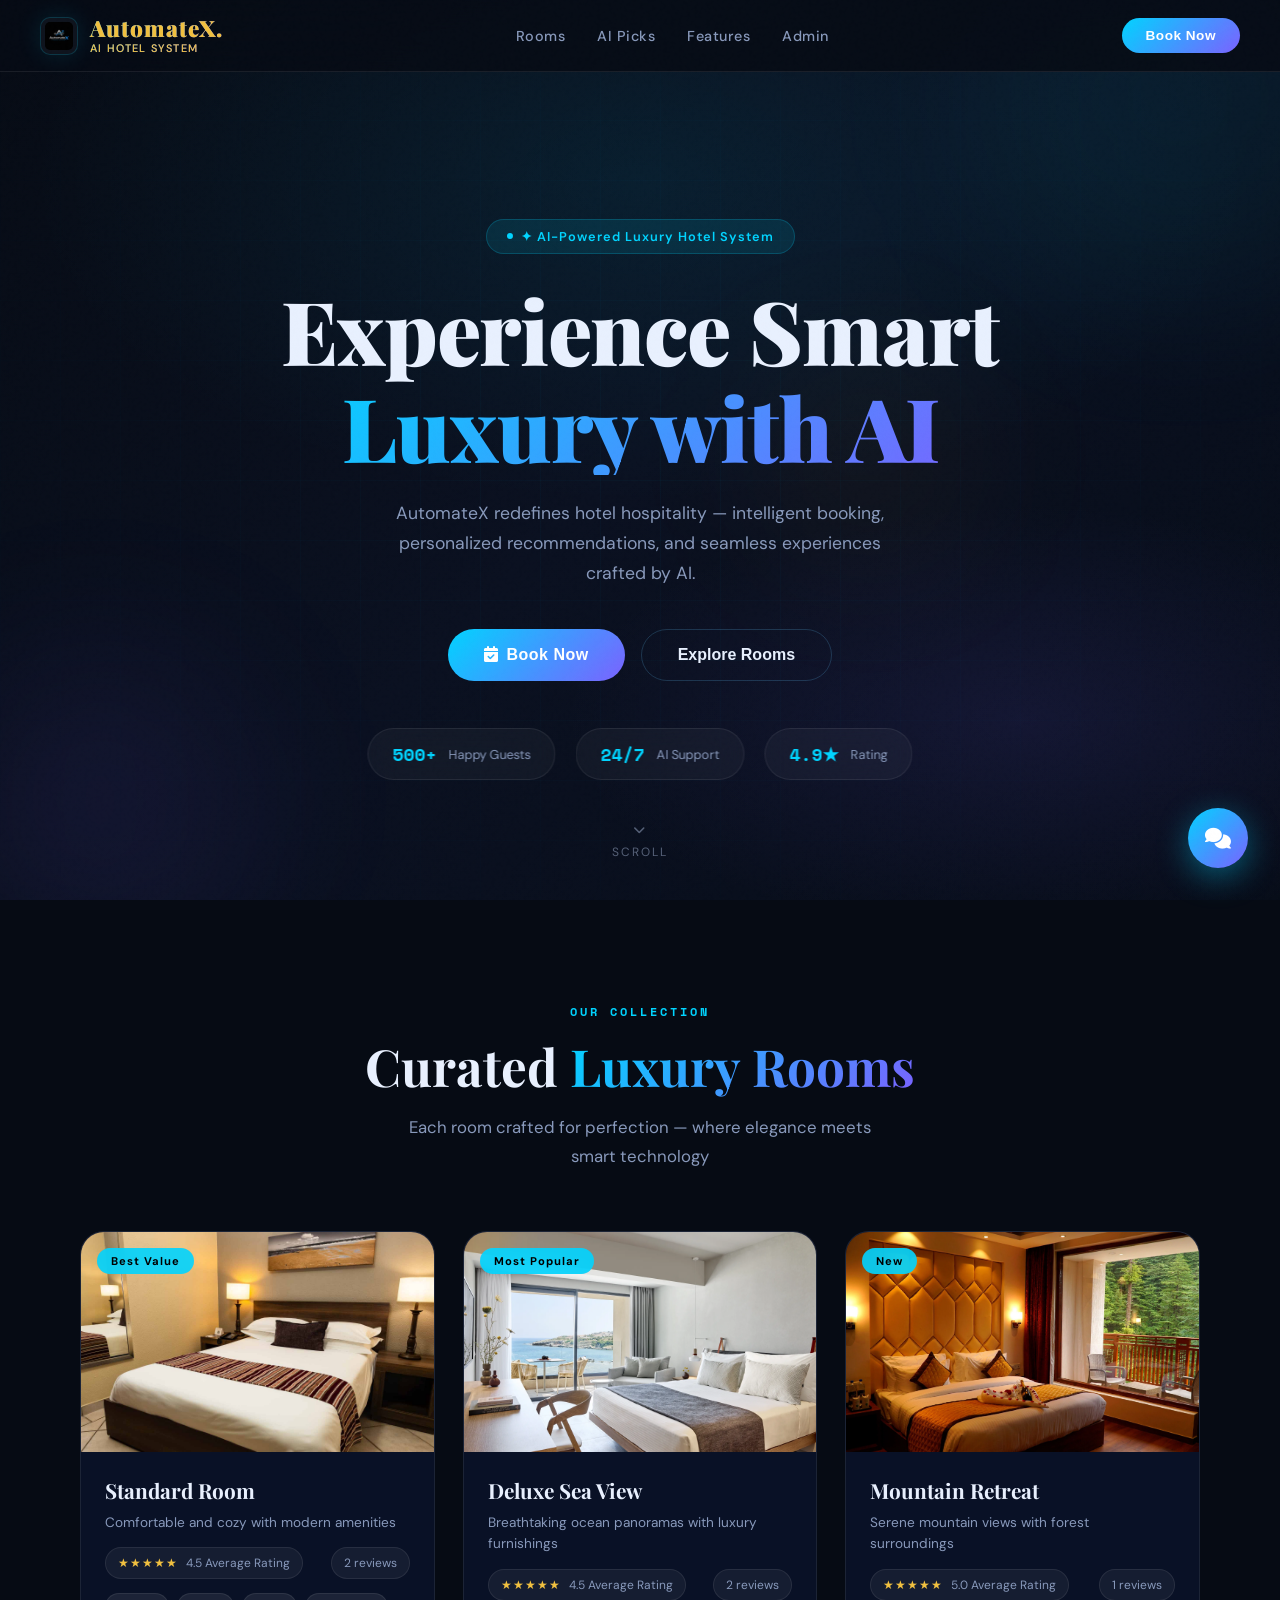
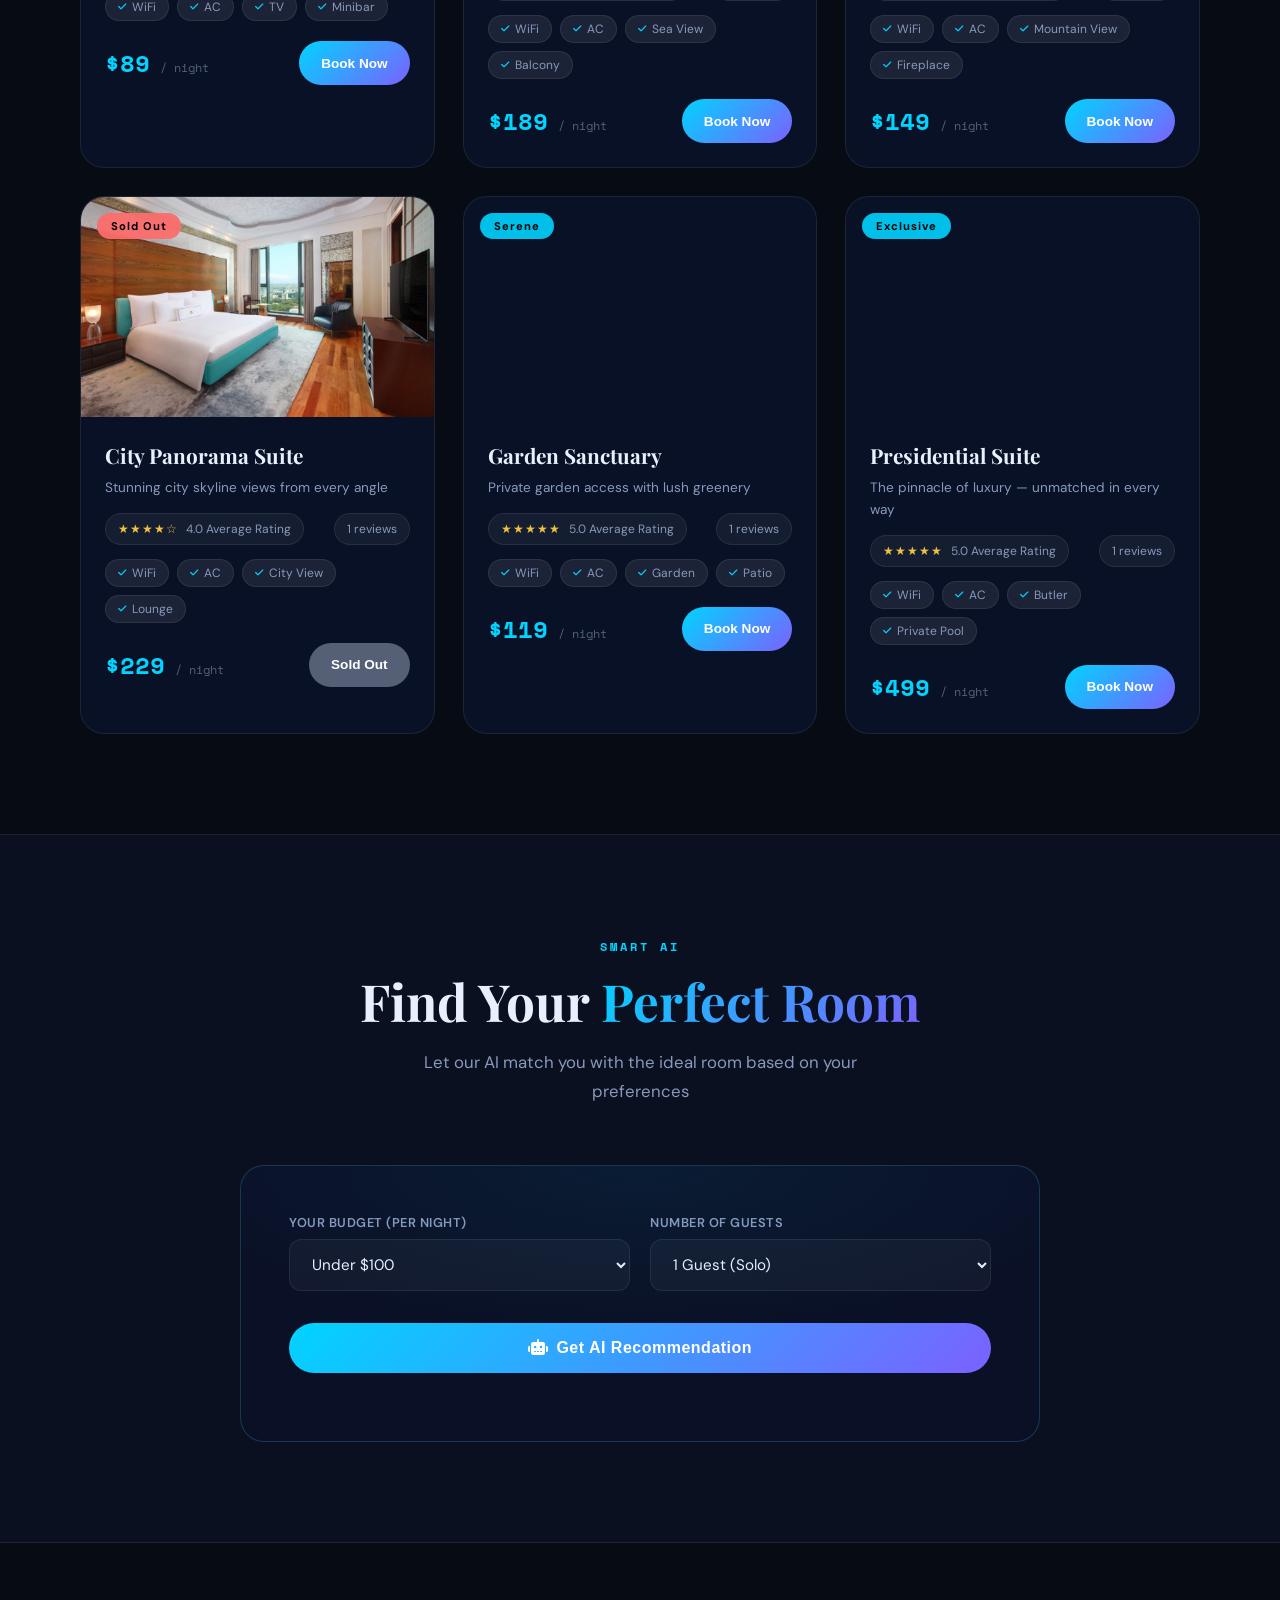
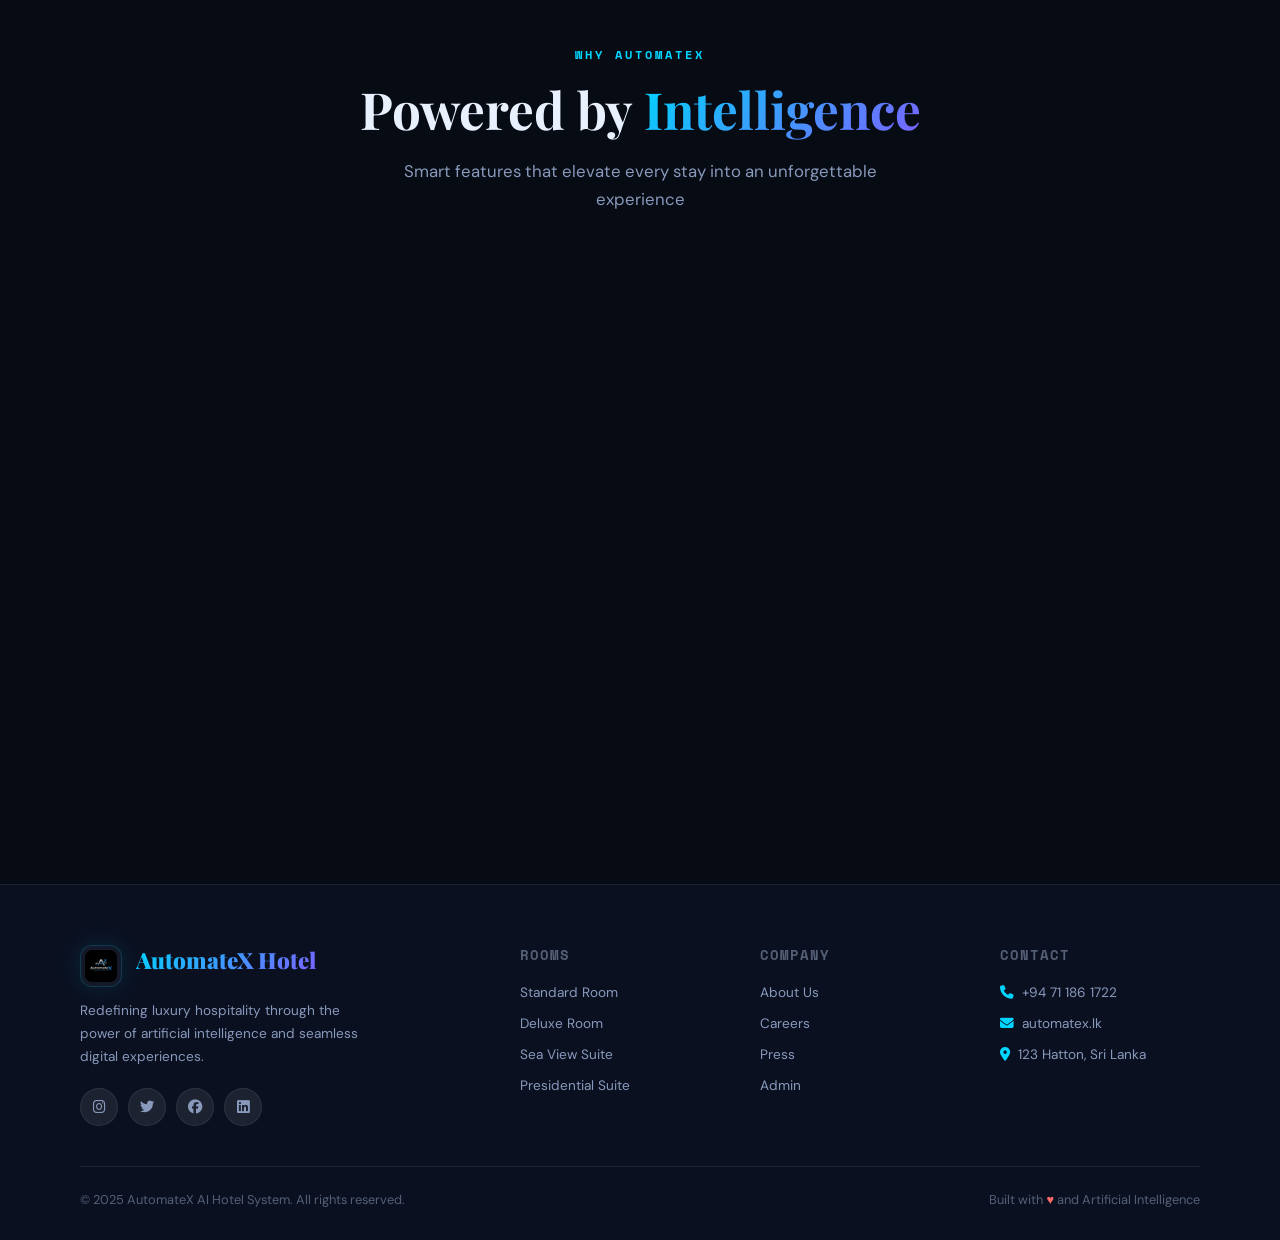
==== index.html @ d47dedb8 "Initial commit" ====
<!DOCTYPE html>
<html lang="en">
<head>
<meta charset="UTF-8">
<meta name="viewport" content="width=device-width, initial-scale=1.0">
<title>AutomateX AI Hotel System</title>
<link href="https://fonts.googleapis.com/css2?family=Playfair+Display:wght@400;700;900&family=DM+Sans:wght@300;400;500;600&family=Space+Mono:wght@400;700&display=swap" rel="stylesheet">
<link rel="stylesheet" href="https://cdnjs.cloudflare.com/ajax/libs/font-awesome/6.5.0/css/all.min.css">
<style>
:root {
  --bg: #060b14;
  --bg2: #0a1020;
  --bg3: #0d1530;
  --glass: rgba(255,255,255,0.04);
  --glass2: rgba(255,255,255,0.08);
  --border: rgba(255,255,255,0.08);
  --border2: rgba(100,200,255,0.2);
  --neon: #00d4ff;
  --neon2: #7b61ff;
  --neon3: #ff6b6b;
  --gold: #f0c040;
  --text: #e8f0fe;
  --text2: #8899bb;
  --text3: #556077;
  --card: rgba(10,18,40,0.9);
  --radius: 16px;
  --radius2: 24px;
  --shadow: 0 8px 32px rgba(0,0,0,0.5);
  --glow: 0 0 30px rgba(0,212,255,0.15);
  --glow2: 0 0 60px rgba(0,212,255,0.08);
}
*{margin:0;padding:0;box-sizing:border-box;}
html{scroll-behavior:smooth;}
body{font-family:'DM Sans',sans-serif;background:var(--bg);color:var(--text);overflow-x:hidden;cursor:default;}

/* ─── SCROLLBAR ─── */
::-webkit-scrollbar{width:6px;}
::-webkit-scrollbar-track{background:var(--bg);}
::-webkit-scrollbar-thumb{background:var(--neon2);border-radius:3px;}

/* ─── NOISE OVERLAY ─── */
body::before{content:'';position:fixed;inset:0;background-image:url("data:image/svg+xml,%3Csvg viewBox='0 0 256 256' xmlns='http://www.w3.org/2000/svg'%3E%3Cfilter id='n'%3E%3CfeTurbulence type='fractalNoise' baseFrequency='0.9' numOctaves='4' stitchTiles='stitch'/%3E%3C/filter%3E%3Crect width='100%25' height='100%25' filter='url(%23n)' opacity='0.04'/%3E%3C/svg%3E");pointer-events:none;z-index:9999;opacity:.4;}

/* ─── PAGE SYSTEM ─── */
.page{display:none;min-height:100vh;}
.page.active{display:block;}

/* ─── NAV ─── */
nav{position:fixed;top:0;left:0;right:0;z-index:1000;padding:0 40px;height:72px;display:flex;align-items:center;justify-content:space-between;background:rgba(6,11,20,0.85);backdrop-filter:blur(20px);border-bottom:1px solid var(--border);}
.nav-logo{font-family:'Playfair Display',serif;font-size:1.4rem;font-weight:900;background:linear-gradient(135deg,var(--neon),var(--neon2));-webkit-background-clip:text;-webkit-text-fill-color:transparent;letter-spacing:1px;cursor:pointer;display:inline-flex;align-items:center;gap:12px;}
.nav-logo span{color:var(--gold);-webkit-text-fill-color:var(--gold);}
.brand-logo-img{width:42px;height:42px;object-fit:contain;border-radius:12px;padding:4px;background:rgba(255,255,255,0.04);border:1px solid rgba(0,212,255,0.18);box-shadow:0 0 24px rgba(0,212,255,0.12);}
.brand-logo-img.large{width:64px;height:64px;border-radius:18px;}
.brand-logo-img.small{width:38px;height:38px;border-radius:10px;}
.brand-logo-text{display:flex;flex-direction:column;line-height:1;}
.brand-logo-sub{font-family:'DM Sans',sans-serif;font-size:.68rem;font-weight:500;letter-spacing:1.2px;text-transform:uppercase;color:var(--text3);margin-top:4px;-webkit-text-fill-color:var(--text3);}
.nav-links{display:flex;gap:32px;align-items:center;}
.nav-links a{color:var(--text2);text-decoration:none;font-size:.9rem;font-weight:500;transition:.3s;letter-spacing:.5px;cursor:pointer;}
.nav-links a:hover{color:var(--neon);}
.nav-cta{background:linear-gradient(135deg,var(--neon),var(--neon2));color:#fff;border:none;padding:10px 24px;border-radius:50px;font-size:.85rem;font-weight:600;cursor:pointer;transition:.3s;letter-spacing:.5px;}
.nav-cta:hover{transform:translateY(-2px);box-shadow:0 8px 24px rgba(0,212,255,0.4);}
.hamburger{display:none;flex-direction:column;gap:5px;cursor:pointer;padding:8px;}
.hamburger span{display:block;width:24px;height:2px;background:var(--text);transition:.3s;}
.mobile-menu{display:none;position:fixed;top:72px;left:0;right:0;background:rgba(6,11,20,0.98);backdrop-filter:blur(20px);padding:24px;border-bottom:1px solid var(--border);z-index:999;flex-direction:column;gap:16px;}
.mobile-menu.open{display:flex;}
.mobile-menu a{color:var(--text2);text-decoration:none;font-size:1rem;padding:12px 0;border-bottom:1px solid var(--border);cursor:pointer;}

/* ─── HERO ─── */
.hero{position:relative;height:100vh;display:flex;align-items:center;justify-content:center;overflow:hidden;}
.hero-bg{position:absolute;inset:0;background:
  radial-gradient(ellipse 80% 60% at 50% 20%,rgba(0,212,255,0.08) 0%,transparent 60%),
  radial-gradient(ellipse 60% 40% at 80% 80%,rgba(123,97,255,0.1) 0%,transparent 60%),
  linear-gradient(135deg,#060b14 0%,#0a1020 50%,#060c18 100%);
}
.hero-grid{position:absolute;inset:0;background-image:linear-gradient(rgba(0,212,255,0.03) 1px,transparent 1px),linear-gradient(90deg,rgba(0,212,255,0.03) 1px,transparent 1px);background-size:60px 60px;mask-image:radial-gradient(ellipse 70% 70% at 50% 50%,black,transparent);}
.orb{position:absolute;border-radius:50%;filter:blur(80px);animation:orbFloat 8s ease-in-out infinite;}
.orb1{width:400px;height:400px;background:rgba(0,212,255,0.06);top:-100px;right:-100px;animation-delay:0s;}
.orb2{width:300px;height:300px;background:rgba(123,97,255,0.08);bottom:-50px;left:-50px;animation-delay:-3s;}
.orb3{width:200px;height:200px;background:rgba(240,192,64,0.05);top:40%;left:60%;animation-delay:-5s;}
@keyframes orbFloat{0%,100%{transform:translateY(0) scale(1);}50%{transform:translateY(-30px) scale(1.05);}}
.hero-content{position:relative;z-index:2;text-align:center;max-width:800px;padding:0 24px;animation:heroIn 1.2s ease forwards;}
@keyframes heroIn{from{opacity:0;transform:translateY(40px);}to{opacity:1;transform:translateY(0);}}
.hero-badge{display:inline-flex;align-items:center;gap:8px;background:rgba(0,212,255,0.1);border:1px solid rgba(0,212,255,0.2);border-radius:50px;padding:8px 20px;font-size:.8rem;color:var(--neon);font-weight:600;letter-spacing:1px;margin-bottom:28px;}
.hero-badge::before{content:'';width:6px;height:6px;background:var(--neon);border-radius:50%;animation:pulse 2s infinite;}
@keyframes pulse{0%,100%{opacity:1;}50%{opacity:.3;}}
.hero h1{font-family:'Playfair Display',serif;font-size:clamp(2.5rem,7vw,5.5rem);font-weight:900;line-height:1.1;margin-bottom:24px;letter-spacing:-1px;}
.hero h1 .line1{display:block;color:var(--text);}
.hero h1 .line2{display:block;background:linear-gradient(135deg,var(--neon),var(--neon2));-webkit-background-clip:text;-webkit-text-fill-color:transparent;}
.hero p{font-size:1.1rem;color:var(--text2);max-width:520px;margin:0 auto 40px;line-height:1.7;}
.hero-btns{display:flex;gap:16px;justify-content:center;flex-wrap:wrap;}
.btn-primary{background:linear-gradient(135deg,var(--neon),var(--neon2));color:#fff;border:none;padding:16px 36px;border-radius:50px;font-size:1rem;font-weight:600;cursor:pointer;transition:.3s;letter-spacing:.5px;}
.btn-primary:hover{transform:translateY(-3px);box-shadow:0 12px 40px rgba(0,212,255,0.4);}
.btn-primary:active{transform:translateY(-1px) scale(.985);}
.btn-outline{background:transparent;color:var(--text);border:1px solid var(--border2);padding:16px 36px;border-radius:50px;font-size:1rem;font-weight:600;cursor:pointer;transition:.3s;}
.btn-outline:hover{border-color:var(--neon);color:var(--neon);transform:translateY(-3px);}
.btn-outline:active{transform:translateY(-1px) scale(.985);}
.hero-scroll{position:absolute;bottom:40px;left:50%;transform:translateX(-50%);display:flex;flex-direction:column;align-items:center;gap:8px;color:var(--text3);font-size:.75rem;letter-spacing:2px;animation:scrollBob 2s ease-in-out infinite;}
@keyframes scrollBob{0%,100%{transform:translateX(-50%) translateY(0);}50%{transform:translateX(-50%) translateY(8px);}}

/* ─── FLOATING STATS ─── */
.hero-stats{position:absolute;bottom:120px;left:50%;transform:translateX(-50%);display:flex;gap:20px;z-index:2;flex-wrap:wrap;justify-content:center;}
.stat-chip{background:var(--glass);backdrop-filter:blur(20px);border:1px solid var(--border);border-radius:50px;padding:12px 24px;display:flex;align-items:center;gap:12px;animation:chipIn 1s ease backwards;}
.stat-chip:nth-child(1){animation-delay:.3s;}
.stat-chip:nth-child(2){animation-delay:.5s;}
.stat-chip:nth-child(3){animation-delay:.7s;}
@keyframes chipIn{from{opacity:0;transform:translateY(20px);}to{opacity:1;transform:translateY(0);}}
.stat-num{font-family:'Space Mono',monospace;font-size:1.1rem;font-weight:700;color:var(--neon);}
.stat-label{font-size:.8rem;color:var(--text2);}

/* ─── SECTION STYLES ─── */
section{padding:100px 0;}
.container{max-width:1200px;margin:0 auto;padding:0 40px;}
.section-header{text-align:center;margin-bottom:60px;}
.section-tag{display:inline-block;font-size:.75rem;font-weight:600;color:var(--neon);letter-spacing:3px;text-transform:uppercase;margin-bottom:16px;font-family:'Space Mono',monospace;}
.section-title{font-family:'Playfair Display',serif;font-size:clamp(2rem,5vw,3.2rem);font-weight:700;line-height:1.2;margin-bottom:16px;}
.section-sub{color:var(--text2);font-size:1.05rem;max-width:500px;margin:0 auto;line-height:1.7;}
.gradient-text{background:linear-gradient(135deg,var(--neon),var(--neon2));-webkit-background-clip:text;-webkit-text-fill-color:transparent;}

/* ─── ROOMS ─── */
.rooms-grid{display:grid;grid-template-columns:repeat(auto-fill,minmax(300px,1fr));gap:28px;}
.room-card{background:var(--card);border:1px solid var(--border);border-radius:var(--radius2);overflow:hidden;transition:.4s cubic-bezier(.23,1,.32,1);cursor:pointer;position:relative;}
.room-card:hover{transform:translateY(-8px);border-color:var(--neon);box-shadow:0 20px 60px rgba(0,212,255,0.15),0 0 0 1px rgba(0,212,255,0.1);}
.room-card:hover .room-img{transform:scale(1.06);}
.room-card:active{transform:translateY(-4px) scale(.995);}
.room-card.expanded{border-color:rgba(0,212,255,0.35);box-shadow:0 20px 60px rgba(0,212,255,0.12),0 0 0 1px rgba(0,212,255,0.08);}
.room-card:focus-visible{outline:2px solid rgba(0,212,255,0.45);outline-offset:2px;}
.room-img-wrap{height:220px;overflow:hidden;position:relative;}
.room-img{width:100%;height:100%;object-fit:cover;transition:.6s cubic-bezier(.23,1,.32,1);}
.room-img-placeholder{width:100%;height:100%;display:flex;align-items:center;justify-content:center;font-size:4rem;transition:.6s;}
.room-photo{width:100%;height:100%;object-fit:cover;display:block;transition:.6s cubic-bezier(.23,1,.32,1);transform:scale(1);}
.room-photo-fallback{width:100%;height:100%;display:flex;align-items:center;justify-content:center;font-size:4rem;background:linear-gradient(135deg,rgba(0,20,40,.8),rgba(10,16,48,.9));}
.room-badge{position:absolute;top:16px;left:16px;background:rgba(0,212,255,0.9);color:#000;font-size:.7rem;font-weight:700;padding:6px 14px;border-radius:50px;letter-spacing:1px;backdrop-filter:blur(10px);}
.room-badge.sold{background:rgba(255,107,107,0.9);}
.room-body{padding:24px;}
.room-name{font-family:'Playfair Display',serif;font-size:1.3rem;font-weight:700;margin-bottom:8px;}
.room-desc{font-size:.85rem;color:var(--text2);margin-bottom:16px;line-height:1.6;}
.room-features{display:flex;flex-wrap:wrap;gap:8px;margin-bottom:20px;}
.feature-tag{background:var(--glass2);border:1px solid var(--border);border-radius:50px;padding:5px 12px;font-size:.75rem;color:var(--text2);display:flex;align-items:center;gap:6px;}
.rating-row{display:flex;align-items:center;justify-content:space-between;gap:12px;margin:-2px 0 14px;}
.rating-pill{display:inline-flex;align-items:center;gap:8px;padding:7px 12px;border-radius:999px;background:rgba(255,255,255,0.05);border:1px solid rgba(255,255,255,0.08);font-size:.75rem;color:var(--text2);}
.rating-stars{color:var(--gold);letter-spacing:1px;}
.reviews-wrap{display:none;margin-top:18px;padding-top:18px;border-top:1px solid rgba(255,255,255,0.06);}
.room-card.expanded .reviews-wrap{display:block;animation:stepIn .24s ease;}
.reviews-head{display:flex;align-items:center;justify-content:space-between;gap:10px;margin-bottom:12px;}
.reviews-head h4{font-size:.82rem;letter-spacing:1px;text-transform:uppercase;color:var(--text3);font-family:'Space Mono',monospace;}
.review-list{display:flex;flex-direction:column;gap:10px;margin-bottom:12px;}
.review-item{padding:12px 14px;border-radius:14px;background:rgba(255,255,255,0.03);border:1px solid rgba(255,255,255,0.06);}
.review-item strong{display:block;font-size:.8rem;margin-bottom:4px;color:var(--text);}
.review-item p{font-size:.8rem;color:var(--text2);line-height:1.55;}
.review-form{display:grid;grid-template-columns:110px 1fr auto;gap:10px;align-items:start;}
.review-form select,.review-form input{background:rgba(255,255,255,0.04);border:1px solid var(--border);border-radius:12px;padding:11px 12px;color:var(--text);font-family:'DM Sans',sans-serif;font-size:.82rem;outline:none;}
.review-form button{background:linear-gradient(135deg,var(--neon),var(--neon2));color:#fff;border:none;padding:11px 14px;border-radius:12px;font-size:.78rem;font-weight:700;cursor:pointer;}
.review-empty{font-size:.8rem;color:var(--text3);}
.panel-actions{display:flex;align-items:center;gap:12px;flex-wrap:wrap;}
.toolbar-btn{background:var(--glass2);border:1px solid var(--border);color:var(--text2);padding:10px 16px;border-radius:999px;font-size:.8rem;font-weight:600;cursor:pointer;transition:.3s;display:inline-flex;align-items:center;gap:8px;}
.toolbar-btn:hover{border-color:var(--neon);color:var(--neon);transform:translateY(-1px);}
.toolbar-btn.active{background:rgba(0,212,255,0.12);border-color:rgba(0,212,255,0.22);color:var(--neon);}
.toolbar-select{background:var(--glass2);border:1px solid var(--border);color:var(--text);padding:10px 14px;border-radius:999px;font-size:.8rem;outline:none;}
.notification-stack{position:fixed;right:24px;bottom:24px;z-index:3200;display:flex;flex-direction:column;gap:12px;max-width:340px;}
.live-notification{background:rgba(10,18,40,0.96);border:1px solid rgba(0,212,255,0.18);border-radius:18px;padding:16px 18px;box-shadow:0 24px 60px rgba(0,0,0,0.35);animation:notificationIn .35s ease;}
.live-notification h4{font-size:.9rem;margin-bottom:6px;}
.live-notification p{font-size:.8rem;color:var(--text2);line-height:1.55;}
@keyframes notificationIn{from{opacity:0;transform:translateY(18px) scale(.96);}to{opacity:1;transform:translateY(0) scale(1);}}
.insight-bullet-list{display:flex;flex-direction:column;gap:12px;}
.assistant-card{background:linear-gradient(180deg,rgba(0,212,255,0.08),rgba(123,97,255,0.05));border:1px solid rgba(0,212,255,0.18);border-radius:var(--radius2);padding:24px;margin-top:24px;}
.assistant-card h3{font-size:1rem;margin-bottom:8px;}
.assistant-card p{font-size:.85rem;color:var(--text2);line-height:1.6;margin-bottom:18px;}
.assistant-insights{display:grid;grid-template-columns:repeat(auto-fit,minmax(220px,1fr));gap:14px;}
.assistant-insight{padding:16px;border-radius:18px;background:rgba(255,255,255,0.04);border:1px solid rgba(255,255,255,0.06);}
.assistant-insight strong{display:block;font-size:.82rem;color:var(--neon);margin-bottom:8px;}
.assistant-insight span{font-size:.82rem;color:var(--text2);line-height:1.55;}
.smart-insight-banner{margin-top:20px;padding:18px 20px;border-radius:18px;background:rgba(0,212,255,0.08);border:1px solid rgba(0,212,255,0.16);}
.smart-insight-banner h4{font-size:.82rem;letter-spacing:1px;text-transform:uppercase;color:var(--text3);margin-bottom:10px;font-family:'Space Mono',monospace;}
.smart-insight-banner p{font-size:.9rem;color:var(--text);line-height:1.6;}
.skeleton-card,.skeleton-line,.skeleton-pill{position:relative;overflow:hidden;background:rgba(255,255,255,0.04);}
.skeleton-card::after,.skeleton-line::after,.skeleton-pill::after{content:'';position:absolute;inset:0;transform:translateX(-100%);background:linear-gradient(90deg,transparent,rgba(255,255,255,0.12),transparent);animation:skeletonSweep 1.2s infinite;}
@keyframes skeletonSweep{100%{transform:translateX(100%);}}
.skeleton-room{border-radius:24px;padding:24px;border:1px solid var(--border);min-height:340px;}
.skeleton-thumb{height:200px;border-radius:18px;margin-bottom:18px;}
.skeleton-line{height:14px;border-radius:10px;margin-bottom:12px;}
.skeleton-line.short{width:45%;}
.skeleton-line.medium{width:70%;}
.skeleton-pill{height:34px;border-radius:999px;width:120px;}
.ripple{position:absolute;border-radius:50%;transform:scale(0);animation:rippleEffect .6s linear;background:rgba(255,255,255,0.35);pointer-events:none;}
@keyframes rippleEffect{to{transform:scale(4);opacity:0;}}
.room-footer{display:flex;align-items:center;justify-content:space-between;}
.room-price{font-family:'Space Mono',monospace;}
.price-amount{font-size:1.5rem;font-weight:700;color:var(--neon);}
.price-per{font-size:.75rem;color:var(--text3);}
.btn-book{background:linear-gradient(135deg,var(--neon),var(--neon2));color:#fff;border:none;padding:10px 22px;border-radius:50px;font-size:.85rem;font-weight:600;cursor:pointer;transition:.3s;min-height:44px;}
.btn-book:hover{box-shadow:0 6px 20px rgba(0,212,255,0.4);transform:scale(1.05);}
.btn-book:disabled{background:var(--text3);cursor:not-allowed;}

/* ─── AI RECOMMENDATION ─── */
.ai-section{background:var(--bg2);border-top:1px solid var(--border);border-bottom:1px solid var(--border);}
.ai-card{background:var(--card);border:1px solid var(--border2);border-radius:var(--radius2);padding:48px;max-width:800px;margin:0 auto;position:relative;overflow:hidden;}
.ai-card::before{content:'';position:absolute;inset:0;background:radial-gradient(ellipse 60% 60% at 50% 0%,rgba(0,212,255,0.06),transparent);pointer-events:none;}
.ai-form{display:grid;grid-template-columns:1fr 1fr;gap:20px;margin-bottom:32px;}
.form-group{display:flex;flex-direction:column;gap:8px;}
.form-group label{font-size:.8rem;font-weight:600;color:var(--text2);letter-spacing:.5px;text-transform:uppercase;}
.form-group input,.form-group select{background:rgba(255,255,255,0.04);border:1px solid var(--border);border-radius:12px;padding:14px 18px;color:var(--text);font-family:'DM Sans',sans-serif;font-size:.95rem;outline:none;transition:.3s;}
.form-group input:focus,.form-group select:focus{border-color:var(--neon);box-shadow:0 0 0 3px rgba(0,212,255,0.1);}
.form-group select option{background:var(--bg3);}
.ai-result{background:rgba(0,212,255,0.05);border:1px solid rgba(0,212,255,0.2);border-radius:var(--radius);padding:24px;display:none;animation:resultIn .4s ease;}
.ai-result.show{display:flex;align-items:flex-start;gap:16px;}
@keyframes resultIn{from{opacity:0;transform:translateY(10px);}to{opacity:1;transform:translateY(0);}}
.ai-icon{width:48px;height:48px;background:linear-gradient(135deg,var(--neon),var(--neon2));border-radius:12px;display:flex;align-items:center;justify-content:center;font-size:1.2rem;flex-shrink:0;}
.ai-result-text h4{font-family:'Playfair Display',serif;font-size:1.1rem;margin-bottom:6px;}
.ai-result-text p{color:var(--text2);font-size:.9rem;line-height:1.6;}
.ai-thinking{text-align:center;padding:24px;color:var(--neon);font-size:.85rem;display:none;}
.ai-thinking.show{display:block;animation:blink 1s infinite;}
@keyframes blink{0%,100%{opacity:1;}50%{opacity:.3;}}

/* ─── FEATURES ─── */
.features-grid{display:grid;grid-template-columns:repeat(auto-fill,minmax(240px,1fr));gap:24px;}
.feature-card{background:var(--glass);border:1px solid var(--border);border-radius:var(--radius2);padding:32px 28px;transition:.4s;position:relative;overflow:hidden;}
.feature-card::before{content:'';position:absolute;inset:0;background:radial-gradient(circle at 100% 0%,rgba(0,212,255,0.05),transparent 60%);opacity:0;transition:.4s;}
.feature-card:hover{border-color:rgba(0,212,255,0.3);transform:translateY(-4px);}
.feature-card:hover::before{opacity:1;}
.feat-icon{width:52px;height:52px;border-radius:14px;display:flex;align-items:center;justify-content:center;font-size:1.3rem;margin-bottom:20px;}
.feat-icon.blue{background:rgba(0,212,255,0.1);color:var(--neon);}
.feat-icon.purple{background:rgba(123,97,255,0.1);color:var(--neon2);}
.feat-icon.gold{background:rgba(240,192,64,0.1);color:var(--gold);}
.feat-icon.red{background:rgba(255,107,107,0.1);color:var(--neon3);}
.feature-card h3{font-size:1rem;font-weight:600;margin-bottom:8px;}
.feature-card p{font-size:.85rem;color:var(--text2);line-height:1.6;}

/* ─── BOOKING MODAL ─── */
.modal-overlay{position:fixed;inset:0;background:rgba(0,0,0,0.8);backdrop-filter:blur(8px);z-index:2000;display:none;align-items:center;justify-content:center;padding:20px;}
.modal-overlay.open{display:flex;animation:fadeIn .3s ease;}
@keyframes fadeIn{from{opacity:0;}to{opacity:1;}}
.modal{background:var(--bg3);border:1px solid var(--border2);border-radius:var(--radius2);width:100%;max-width:560px;max-height:90vh;overflow-y:auto;animation:slideUp .4s cubic-bezier(.23,1,.32,1);}
@keyframes slideUp{from{opacity:0;transform:translateY(30px);}to{opacity:1;transform:translateY(0);}}
.modal-header{padding:32px 32px 0;display:flex;align-items:center;justify-content:space-between;}
.modal-header h2{font-family:'Playfair Display',serif;font-size:1.5rem;}
.modal-close{width:36px;height:36px;background:var(--glass2);border:1px solid var(--border);border-radius:50%;display:flex;align-items:center;justify-content:center;cursor:pointer;color:var(--text2);transition:.3s;font-size:1rem;}
.modal-close:hover{color:var(--neon3);border-color:var(--neon3);}
.modal-body{padding:32px;}
.modal-steps{display:flex;gap:8px;margin-bottom:32px;}
.step-dot{flex:1;height:4px;background:var(--border);border-radius:2px;transition:.4s;}
.step-dot.active{background:var(--neon);}
.step-dot.done{background:var(--neon2);}
.booking-step{display:none;}
.booking-step.active{display:block;animation:stepIn .3s ease;}
@keyframes stepIn{from{opacity:0;transform:translateX(10px);}to{opacity:1;transform:translateX(0);}}
.booking-room-summary{background:var(--glass);border:1px solid var(--border);border-radius:var(--radius);padding:20px;margin-bottom:24px;display:flex;align-items:center;gap:16px;}
.booking-room-img{width:70px;height:70px;border-radius:12px;object-fit:cover;font-size:2rem;display:flex;align-items:center;justify-content:center;background:var(--bg);}
.booking-room-photo{width:100%;height:100%;object-fit:cover;border-radius:12px;display:block;}
.booking-room-info h4{font-weight:600;margin-bottom:4px;}
.booking-room-info p{font-size:.85rem;color:var(--neon);font-family:'Space Mono',monospace;}
.modal-form{display:flex;flex-direction:column;gap:16px;}
.form-row{display:grid;grid-template-columns:1fr 1fr;gap:16px;}
.modal-form .form-group input,.modal-form .form-group select{width:100%;}
.modal-footer{padding:0 32px 32px;display:flex;gap:12px;justify-content:flex-end;}
.btn-back{background:var(--glass2);border:1px solid var(--border);color:var(--text2);padding:12px 24px;border-radius:50px;cursor:pointer;font-size:.9rem;transition:.3s;}
.btn-back:hover{color:var(--text);border-color:var(--text2);}
.btn-next{background:linear-gradient(135deg,var(--neon),var(--neon2));color:#fff;border:none;padding:12px 28px;border-radius:50px;font-size:.9rem;font-weight:600;cursor:pointer;transition:.3s;}
.btn-next:hover{transform:translateY(-2px);box-shadow:0 8px 24px rgba(0,212,255,0.4);}
.confirm-summary{background:var(--glass);border:1px solid var(--border);border-radius:var(--radius);padding:24px;margin-bottom:20px;}
.confirm-row{display:flex;justify-content:space-between;padding:10px 0;border-bottom:1px solid var(--border);font-size:.9rem;}
.confirm-row:last-child{border-bottom:none;font-weight:600;color:var(--neon);}
.payment-icons{display:flex;gap:12px;margin-top:16px;}
.pay-icon{background:var(--glass2);border:1px solid var(--border);border-radius:8px;padding:8px 16px;font-size:.8rem;color:var(--text2);}
.success-screen{text-align:center;padding:20px 0;}
.success-icon{width:80px;height:80px;background:linear-gradient(135deg,#00ff88,#00d4ff);border-radius:50%;display:flex;align-items:center;justify-content:center;font-size:2rem;margin:0 auto 24px;animation:successPop .5s cubic-bezier(.23,1,.32,1);}
@keyframes successPop{from{transform:scale(0);}to{transform:scale(1);}}
.success-screen h3{font-family:'Playfair Display',serif;font-size:1.6rem;margin-bottom:12px;}
.success-screen p{color:var(--text2);line-height:1.6;margin-bottom:8px;}
.booking-id{font-family:'Space Mono',monospace;background:var(--glass);border:1px solid var(--border);border-radius:8px;padding:12px 20px;font-size:.9rem;color:var(--neon);display:inline-block;margin-top:16px;}
.success-actions{display:flex;flex-wrap:wrap;gap:12px;justify-content:center;margin:24px 0 28px;}
.invoice-card{background:#fff;color:#102038;border-radius:24px;padding:28px;border:1px solid rgba(255,255,255,0.1);box-shadow:0 24px 60px rgba(0,0,0,0.25);text-align:left;max-width:460px;margin:0 auto;}
.invoice-head{display:flex;align-items:flex-start;justify-content:space-between;gap:16px;margin-bottom:20px;padding-bottom:16px;border-bottom:1px solid rgba(16,32,56,0.1);}
.invoice-brand h4{font-family:'Playfair Display',serif;font-size:1.35rem;color:#08131f;margin-bottom:4px;}
.invoice-brand p,.invoice-meta,.invoice-row{font-size:.85rem;color:#4a5c74;}
.invoice-badge{display:inline-flex;align-items:center;gap:8px;background:rgba(0,212,255,0.12);color:#0582a4;border-radius:50px;padding:8px 14px;font-size:.72rem;font-weight:700;letter-spacing:.8px;text-transform:uppercase;}
.invoice-body{display:flex;flex-direction:column;gap:12px;}
.invoice-row{display:flex;align-items:center;justify-content:space-between;gap:20px;padding:10px 0;border-bottom:1px dashed rgba(16,32,56,0.1);}
.invoice-row:last-child{border-bottom:none;}
.invoice-row strong{color:#08131f;}
.invoice-total{margin-top:6px;padding:14px 16px;border-radius:16px;background:#f4fbff;border:1px solid rgba(0,212,255,0.16);}
.invoice-total .invoice-row{padding:0;border-bottom:none;}
.payment-ready-label{display:inline-flex;align-items:center;gap:8px;background:rgba(0,212,255,0.08);border:1px solid rgba(0,212,255,0.16);border-radius:999px;padding:10px 16px;font-size:.78rem;color:var(--neon);margin-top:18px;}
.role-pill{display:inline-flex;align-items:center;gap:8px;padding:8px 14px;border-radius:999px;background:rgba(0,212,255,0.1);border:1px solid rgba(0,212,255,0.2);font-size:.74rem;font-weight:700;letter-spacing:1px;text-transform:uppercase;color:var(--neon);}
.sidebar-item.hidden-by-role,.admin-panel.hidden-by-role,.admin-only.hidden-by-role{display:none !important;}
.calendar-shell{display:grid;grid-template-columns:1.8fr 1fr;gap:24px;}
.calendar-card,.day-bookings-card{background:var(--card);border:1px solid var(--border);border-radius:var(--radius2);padding:24px;}
.calendar-head{display:flex;align-items:center;justify-content:space-between;gap:16px;margin-bottom:20px;}
.calendar-nav{display:flex;gap:8px;}
.calendar-nav button{background:var(--glass2);border:1px solid var(--border);color:var(--text2);width:38px;height:38px;border-radius:12px;cursor:pointer;transition:.3s;}
.calendar-nav button:hover{border-color:var(--neon);color:var(--neon);}
.calendar-weekdays,.calendar-grid{display:grid;grid-template-columns:repeat(7,minmax(0,1fr));gap:10px;}
.calendar-weekdays{margin-bottom:10px;}
.calendar-weekdays div{font-size:.72rem;color:var(--text3);text-transform:uppercase;letter-spacing:1px;text-align:center;font-family:'Space Mono',monospace;}
.calendar-day{min-height:92px;border-radius:18px;border:1px solid var(--border);background:rgba(255,255,255,0.02);padding:12px;display:flex;flex-direction:column;gap:10px;cursor:pointer;transition:.3s;}
.calendar-day:hover{transform:translateY(-3px);border-color:rgba(0,212,255,0.2);}
.calendar-day.muted{opacity:.3;cursor:default;}
.calendar-day.active{border-color:rgba(0,212,255,0.4);box-shadow:0 0 0 1px rgba(0,212,255,0.16),0 12px 30px rgba(0,212,255,0.08);}
.calendar-day.has-bookings{background:linear-gradient(180deg,rgba(0,212,255,0.12),rgba(123,97,255,0.08));}
.calendar-day-number{font-family:'Space Mono',monospace;font-size:.82rem;color:var(--text);}
.calendar-day-count{margin-top:auto;font-size:.72rem;color:var(--neon);}
.occupancy-strip{display:flex;gap:4px;flex-wrap:wrap;}
.occupancy-dot{width:8px;height:8px;border-radius:50%;background:rgba(255,255,255,0.1);}
.occupancy-dot.filled{background:var(--neon);box-shadow:0 0 12px rgba(0,212,255,0.45);}
.day-bookings-list{display:flex;flex-direction:column;gap:12px;margin-top:18px;}
.day-booking-item{padding:14px 16px;border-radius:16px;background:var(--glass);border:1px solid var(--border);}
.day-booking-item h4{font-size:.92rem;margin-bottom:6px;}
.day-booking-item p{font-size:.8rem;color:var(--text2);line-height:1.5;}
.login-hint{font-size:.75rem;color:var(--text3);margin-top:10px;text-align:center;}

/* ─── ADMIN ─── */
#adminPage{display:none;background:var(--bg);}
#adminPage.active{display:flex;}
.admin-wrapper{display:flex;width:100%;min-height:100vh;}
.sidebar{width:260px;background:var(--bg2);border-right:1px solid var(--border);display:flex;flex-direction:column;padding:24px 0;position:fixed;height:100vh;overflow-y:auto;z-index:100;transition:.3s;}
.sidebar-logo{padding:0 24px 24px;border-bottom:1px solid var(--border);margin-bottom:16px;}
.sidebar-logo .nav-logo{font-size:1.2rem;}
.sidebar-logo p{font-size:.75rem;color:var(--text3);margin-top:4px;}
.sidebar-nav{flex:1;padding:0 12px;}
.sidebar-section{font-size:.7rem;font-weight:600;color:var(--text3);letter-spacing:2px;text-transform:uppercase;padding:16px 12px 8px;font-family:'Space Mono',monospace;}
.sidebar-item{display:flex;align-items:center;gap:12px;padding:12px 16px;border-radius:12px;cursor:pointer;color:var(--text2);font-size:.9rem;font-weight:500;transition:.3s;margin-bottom:2px;}
.sidebar-item:hover{background:var(--glass2);color:var(--text);}
.sidebar-item.active{background:rgba(0,212,255,0.1);color:var(--neon);border-left:3px solid var(--neon);}
.sidebar-item i{width:20px;text-align:center;font-size:.95rem;}
.admin-main{flex:1;margin-left:260px;display:flex;flex-direction:column;min-height:100vh;}
.admin-topbar{height:72px;background:var(--bg2);border-bottom:1px solid var(--border);display:flex;align-items:center;justify-content:space-between;padding:0 32px;position:sticky;top:0;z-index:50;}
.topbar-title{font-family:'Playfair Display',serif;font-size:1.3rem;font-weight:700;}
.topbar-right{display:flex;align-items:center;gap:16px;}
.admin-menu-btn{display:none;background:var(--glass2);border:1px solid var(--border);color:var(--text2);width:40px;height:40px;border-radius:12px;align-items:center;justify-content:center;cursor:pointer;transition:.3s;}
.admin-menu-btn:hover{border-color:var(--neon);color:var(--neon);}
.topbar-btn{background:var(--glass2);border:1px solid var(--border);color:var(--text2);width:40px;height:40px;border-radius:50%;display:flex;align-items:center;justify-content:center;cursor:pointer;transition:.3s;position:relative;}
.topbar-btn:hover{border-color:var(--neon);color:var(--neon);}
.notif-badge{position:absolute;top:-4px;right:-4px;width:16px;height:16px;background:var(--neon3);border-radius:50%;font-size:.6rem;font-weight:700;display:flex;align-items:center;justify-content:center;color:#fff;}
.admin-avatar{width:40px;height:40px;background:linear-gradient(135deg,var(--neon),var(--neon2));border-radius:50%;display:flex;align-items:center;justify-content:center;font-weight:700;font-size:.9rem;cursor:pointer;}
.admin-content{padding:32px;flex:1;}
.admin-panel{display:none;}
.admin-panel.active{display:block;animation:panelIn .3s ease;}
@keyframes panelIn{from{opacity:0;transform:translateY(8px);}to{opacity:1;transform:translateY(0);}}
.page-header{display:flex;align-items:center;justify-content:space-between;margin-bottom:32px;}
.page-header h2{font-family:'Playfair Display',serif;font-size:1.6rem;}
.btn-add{background:linear-gradient(135deg,var(--neon),var(--neon2));color:#fff;border:none;padding:10px 22px;border-radius:50px;font-size:.85rem;font-weight:600;cursor:pointer;display:flex;align-items:center;gap:8px;transition:.3s;}
.btn-add:hover{transform:translateY(-2px);box-shadow:0 8px 20px rgba(0,212,255,0.3);}

/* ─── STATS CARDS ─── */
.stats-grid{display:grid;grid-template-columns:repeat(auto-fill,minmax(220px,1fr));gap:20px;margin-bottom:32px;}
.stat-card{background:var(--card);border:1px solid var(--border);border-radius:var(--radius2);padding:28px;transition:.3s;position:relative;overflow:hidden;}
.stat-card::after{content:'';position:absolute;right:-20px;top:-20px;width:80px;height:80px;border-radius:50%;opacity:.4;}
.stat-card.blue::after{background:radial-gradient(var(--neon),transparent);}
.stat-card.purple::after{background:radial-gradient(var(--neon2),transparent);}
.stat-card.gold::after{background:radial-gradient(var(--gold),transparent);}
.stat-card.red::after{background:radial-gradient(var(--neon3),transparent);}
.stat-card:hover{transform:translateY(-4px);border-color:rgba(0,212,255,0.2);}
.stat-card-icon{width:44px;height:44px;border-radius:12px;display:flex;align-items:center;justify-content:center;font-size:1.1rem;margin-bottom:16px;}
.stat-card.blue .stat-card-icon{background:rgba(0,212,255,0.1);color:var(--neon);}
.stat-card.purple .stat-card-icon{background:rgba(123,97,255,0.1);color:var(--neon2);}
.stat-card.gold .stat-card-icon{background:rgba(240,192,64,0.1);color:var(--gold);}
.stat-card.red .stat-card-icon{background:rgba(255,107,107,0.1);color:var(--neon3);}
.stat-card-num{font-family:'Space Mono',monospace;font-size:2rem;font-weight:700;margin-bottom:4px;}
.stat-card-label{font-size:.85rem;color:var(--text2);}
.stat-card-change{font-size:.75rem;color:#00ff88;margin-top:8px;display:flex;align-items:center;gap:4px;}
.stat-card-change.down{color:var(--neon3);}

/* ─── CHARTS ─── */
.charts-grid{display:grid;grid-template-columns:2fr 1fr;gap:24px;margin-bottom:32px;}
.chart-card{background:var(--card);border:1px solid var(--border);border-radius:var(--radius2);padding:28px;}
.chart-title{font-size:1rem;font-weight:600;margin-bottom:8px;display:flex;align-items:center;justify-content:space-between;}
.chart-sub{font-size:.8rem;color:var(--text3);margin-bottom:24px;}
.bar-chart{display:flex;align-items:flex-end;gap:8px;height:150px;}
.bar-wrap{flex:1;display:flex;flex-direction:column;align-items:center;gap:6px;}
.bar{width:100%;border-radius:6px 6px 0 0;transition:1s cubic-bezier(.23,1,.32,1);position:relative;cursor:pointer;}
.bar.neon{background:linear-gradient(0deg,var(--neon2),var(--neon));}
.bar.gold{background:linear-gradient(0deg,#c9860a,var(--gold));}
.bar-label{font-size:.65rem;color:var(--text3);font-family:'Space Mono',monospace;}
.bar:hover::after{content:attr(data-val);position:absolute;top:-28px;left:50%;transform:translateX(-50%);background:var(--neon);color:#000;font-size:.65rem;font-weight:700;padding:3px 8px;border-radius:6px;white-space:nowrap;}
.donut-wrap{display:flex;flex-direction:column;align-items:center;gap:20px;}
.donut-svg{width:140px;height:140px;}
.donut-legend{width:100%;display:flex;flex-direction:column;gap:8px;}
.legend-item{display:flex;align-items:center;gap:8px;font-size:.8rem;color:var(--text2);}
.legend-dot{width:10px;height:10px;border-radius:50%;flex-shrink:0;}

/* ─── TABLES ─── */
.table-card{background:var(--card);border:1px solid var(--border);border-radius:var(--radius2);overflow:hidden;}
.table-header{padding:20px 24px;display:flex;align-items:center;justify-content:space-between;border-bottom:1px solid var(--border);}
.table-header h3{font-size:1rem;font-weight:600;}
.search-bar{display:flex;align-items:center;gap:10px;background:var(--glass2);border:1px solid var(--border);border-radius:50px;padding:8px 16px;}
.search-bar input{background:transparent;border:none;outline:none;color:var(--text);font-size:.85rem;width:180px;}
.search-bar i{color:var(--text3);font-size:.85rem;}
.data-table{width:100%;min-width:760px;border-collapse:collapse;}
.data-table th{padding:14px 20px;text-align:left;font-size:.75rem;font-weight:600;color:var(--text3);text-transform:uppercase;letter-spacing:1px;background:rgba(255,255,255,0.02);border-bottom:1px solid var(--border);}
.data-table td{padding:16px 20px;font-size:.875rem;border-bottom:1px solid rgba(255,255,255,0.03);}
.data-table tr:last-child td{border-bottom:none;}
.data-table tr:hover td{background:var(--glass);}
.status-badge{display:inline-flex;align-items:center;gap:6px;padding:5px 12px;border-radius:50px;font-size:.75rem;font-weight:600;}
.status-badge::before{content:'';width:5px;height:5px;border-radius:50%;}
.badge-confirmed{background:rgba(0,255,136,0.1);color:#00ff88;}
.badge-confirmed::before{background:#00ff88;}
.badge-pending{background:rgba(240,192,64,0.1);color:var(--gold);}
.badge-pending::before{background:var(--gold);}
.badge-cancelled{background:rgba(255,107,107,0.1);color:var(--neon3);}
.badge-cancelled::before{background:var(--neon3);}
.badge-available{background:rgba(0,255,136,0.1);color:#00ff88;}
.badge-available::before{background:#00ff88;}
.badge-occupied{background:rgba(255,107,107,0.1);color:var(--neon3);}
.badge-occupied::before{background:var(--neon3);}
.action-btn{background:var(--glass2);border:1px solid var(--border);color:var(--text2);width:32px;height:32px;border-radius:8px;display:inline-flex;align-items:center;justify-content:center;cursor:pointer;transition:.3s;font-size:.8rem;}
.action-btn:hover{border-color:var(--neon);color:var(--neon);}
.action-btn.danger:hover{border-color:var(--neon3);color:var(--neon3);}
.action-btn.success:hover{border-color:#00ff88;color:#00ff88;}

/* ─── INSIGHTS ─── */
.insights-grid{display:grid;grid-template-columns:repeat(auto-fill,minmax(280px,1fr));gap:20px;margin-bottom:24px;}
.insight-card{background:var(--card);border:1px solid var(--border);border-radius:var(--radius2);padding:24px;}
.insight-card h4{font-size:.85rem;color:var(--text3);text-transform:uppercase;letter-spacing:1px;margin-bottom:16px;font-family:'Space Mono',monospace;}
.insight-value{font-family:'Space Mono',monospace;font-size:1.6rem;font-weight:700;color:var(--neon);margin-bottom:6px;}
.insight-sub{font-size:.8rem;color:var(--text2);}
.alert-item{display:flex;align-items:center;gap:12px;padding:14px 0;border-bottom:1px solid var(--border);}
.alert-item:last-child{border-bottom:none;}
.alert-dot{width:8px;height:8px;border-radius:50%;flex-shrink:0;}
.alert-text{font-size:.85rem;color:var(--text2);}
.alert-time{font-size:.75rem;color:var(--text3);font-family:'Space Mono',monospace;margin-left:auto;}

/* ─── CHATBOT ─── */
.chat-fab{position:fixed;bottom:32px;right:32px;width:60px;height:60px;background:linear-gradient(135deg,var(--neon),var(--neon2));border-radius:50%;display:flex;align-items:center;justify-content:center;cursor:pointer;box-shadow:0 8px 32px rgba(0,212,255,0.4);z-index:500;transition:.3s;font-size:1.3rem;color:#fff;}
.chat-fab:hover{transform:scale(1.1);}
.chat-fab.open{background:linear-gradient(135deg,var(--neon3),#ff4444);}
.chat-window{position:fixed;bottom:108px;right:32px;width:360px;background:var(--bg3);border:1px solid var(--border2);border-radius:var(--radius2);box-shadow:var(--shadow);z-index:499;display:none;flex-direction:column;max-height:500px;overflow:hidden;}
.chat-window.open{display:flex;animation:chatSlide .3s cubic-bezier(.23,1,.32,1);}
@keyframes chatSlide{from{opacity:0;transform:translateY(20px) scale(.97);}to{opacity:1;transform:translateY(0) scale(1);}}
.chat-head{padding:20px 20px 16px;border-bottom:1px solid var(--border);display:flex;align-items:center;gap:12px;}
.chat-avatar{width:40px;height:40px;background:linear-gradient(135deg,var(--neon),var(--neon2));border-radius:50%;display:flex;align-items:center;justify-content:center;font-size:1rem;}
.chat-head-info h4{font-size:.95rem;font-weight:600;}
.chat-head-info p{font-size:.75rem;color:#00ff88;display:flex;align-items:center;gap:4px;}
.chat-head-info p::before{content:'';width:5px;height:5px;background:#00ff88;border-radius:50%;}
.chat-messages{flex:1;overflow-y:auto;padding:16px;display:flex;flex-direction:column;gap:12px;min-height:200px;}
.msg{max-width:80%;padding:10px 14px;border-radius:12px;font-size:.85rem;line-height:1.5;animation:msgIn .2s ease;}
@keyframes msgIn{from{opacity:0;transform:scale(.95);}to{opacity:1;transform:scale(1);}}
.msg.bot{background:var(--glass2);border:1px solid var(--border);align-self:flex-start;border-radius:4px 12px 12px 12px;}
.msg.user{background:linear-gradient(135deg,rgba(0,212,255,0.2),rgba(123,97,255,0.2));border:1px solid rgba(0,212,255,0.2);align-self:flex-end;border-radius:12px 4px 12px 12px;}
.chat-quick{display:flex;flex-wrap:wrap;gap:6px;padding:0 16px 12px;}
.quick-btn{background:var(--glass);border:1px solid var(--border2);color:var(--neon);font-size:.75rem;padding:6px 12px;border-radius:50px;cursor:pointer;transition:.3s;white-space:nowrap;}
.quick-btn:hover{background:rgba(0,212,255,0.1);}
.chat-input-row{padding:12px 16px;border-top:1px solid var(--border);display:flex;gap:8px;}
.chat-input{flex:1;background:var(--glass2);border:1px solid var(--border);border-radius:50px;padding:10px 16px;color:var(--text);font-size:.85rem;outline:none;font-family:'DM Sans',sans-serif;}
.chat-input:focus{border-color:var(--neon);}
.chat-send{background:linear-gradient(135deg,var(--neon),var(--neon2));border:none;color:#fff;width:36px;height:36px;border-radius:50%;display:flex;align-items:center;justify-content:center;cursor:pointer;transition:.3s;font-size:.85rem;}
.chat-send:hover{transform:scale(1.1);}

/* ─── FOOTER ─── */
footer{background:var(--bg2);border-top:1px solid var(--border);padding:60px 0 32px;}
.footer-grid{display:grid;grid-template-columns:2fr 1fr 1fr 1fr;gap:40px;margin-bottom:40px;}
.footer-brand h3{font-family:'Playfair Display',serif;font-size:1.4rem;font-weight:900;background:linear-gradient(135deg,var(--neon),var(--neon2));-webkit-background-clip:text;-webkit-text-fill-color:transparent;margin-bottom:12px;}
.footer-brand p{font-size:.85rem;color:var(--text2);line-height:1.7;max-width:280px;margin-bottom:20px;}
.footer-brand-head{display:flex;align-items:center;gap:14px;margin-bottom:12px;}
.social-links{display:flex;gap:10px;}
.social-link{width:38px;height:38px;background:var(--glass2);border:1px solid var(--border);border-radius:50%;display:flex;align-items:center;justify-content:center;color:var(--text2);cursor:pointer;transition:.3s;font-size:.9rem;text-decoration:none;}
.social-link:hover{border-color:var(--neon);color:var(--neon);}
.footer-col h4{font-size:.85rem;font-weight:600;text-transform:uppercase;letter-spacing:1px;color:var(--text3);margin-bottom:16px;font-family:'Space Mono',monospace;}
.footer-col ul{list-style:none;}
.footer-col ul li{margin-bottom:10px;}
.footer-col ul li a{color:var(--text2);text-decoration:none;font-size:.85rem;transition:.3s;cursor:pointer;}
.footer-col ul li a:hover{color:var(--neon);}
.footer-bottom{border-top:1px solid var(--border);padding-top:24px;display:flex;align-items:center;justify-content:space-between;flex-wrap:wrap;gap:12px;}
.footer-bottom p{font-size:.8rem;color:var(--text3);}

/* ─── LOGIN PAGE ─── */
.login-page{min-height:100vh;display:flex;align-items:center;justify-content:center;background:var(--bg);position:relative;overflow:hidden;}
.login-page::before{content:'';position:absolute;inset:0;background:radial-gradient(ellipse 60% 80% at 30% 50%,rgba(0,212,255,0.04),transparent),radial-gradient(ellipse 50% 60% at 70% 30%,rgba(123,97,255,0.06),transparent);}
.login-card{background:var(--bg3);border:1px solid var(--border2);border-radius:var(--radius2);padding:48px;width:100%;max-width:420px;position:relative;animation:slideUp .5s ease;}
.login-card::before{content:'';position:absolute;top:0;left:0;right:0;height:3px;background:linear-gradient(90deg,var(--neon),var(--neon2));border-radius:var(--radius2) var(--radius2) 0 0;}
.login-logo{text-align:center;margin-bottom:32px;}
.login-logo h2{font-family:'Playfair Display',serif;font-size:2rem;font-weight:900;background:linear-gradient(135deg,var(--neon),var(--neon2));-webkit-background-clip:text;-webkit-text-fill-color:transparent;}
.login-logo p{font-size:.85rem;color:var(--text2);margin-top:6px;}
.login-logo-mark{display:flex;justify-content:center;margin-bottom:16px;}
.login-tabs{display:flex;background:var(--glass);border-radius:12px;padding:4px;margin-bottom:28px;border:1px solid var(--border);}
.login-tab{flex:1;padding:10px;text-align:center;border-radius:9px;font-size:.85rem;font-weight:600;cursor:pointer;transition:.3s;color:var(--text2);}
.login-tab.active{background:linear-gradient(135deg,rgba(0,212,255,0.2),rgba(123,97,255,0.2));color:var(--neon);border:1px solid rgba(0,212,255,0.2);}
.login-form{display:flex;flex-direction:column;gap:16px;}
.login-form .form-group{display:flex;flex-direction:column;gap:6px;}
.login-form .form-group input{background:var(--glass);border:1px solid var(--border);border-radius:12px;padding:14px 18px;color:var(--text);font-family:'DM Sans',sans-serif;font-size:.95rem;outline:none;transition:.3s;}
.login-form .form-group input:focus{border-color:var(--neon);}
.login-btn{background:linear-gradient(135deg,var(--neon),var(--neon2));color:#fff;border:none;padding:16px;border-radius:12px;font-size:1rem;font-weight:600;cursor:pointer;transition:.3s;margin-top:8px;}
.login-btn:hover{transform:translateY(-2px);box-shadow:0 8px 24px rgba(0,212,255,0.4);}
.demo-creds{background:rgba(0,212,255,0.05);border:1px solid rgba(0,212,255,0.15);border-radius:12px;padding:16px;margin-top:16px;font-size:.8rem;color:var(--text2);}
.demo-creds strong{color:var(--neon);}

/* ─── RESPONSIVE ─── */
@media(max-width:1024px){
  .charts-grid{grid-template-columns:1fr;}
  .footer-grid{grid-template-columns:1fr 1fr;}
  .calendar-shell{grid-template-columns:1fr;}
}
@media(max-width:768px){
  .nav-links,.nav-cta{display:none;}
  .hamburger{display:flex;}
  .admin-main{margin-left:0;}
  .sidebar{transform:translateX(-100%);transition:.3s;}
  .sidebar.open{transform:translateX(0);}
  .rooms-grid{grid-template-columns:1fr;}
  .ai-form{grid-template-columns:1fr;}
  .footer-grid{grid-template-columns:1fr;}
  .stats-grid{grid-template-columns:1fr 1fr;}
  .container{padding:0 20px;}
  .admin-content{padding:20px;}
  .chat-window{width:calc(100vw - 40px);right:20px;}
  .hero-stats{display:none;}
  .form-row{grid-template-columns:1fr;}
  .admin-topbar{padding:0 16px;}
  .admin-menu-btn{display:inline-flex;}
  .topbar-right{gap:10px;flex-wrap:wrap;justify-content:flex-end;}
  .role-pill{font-size:.68rem;padding:7px 11px;}
  .toolbar-select{min-height:42px;}
  nav{padding:0 20px;}
  .nav-logo{font-size:1.08rem;gap:10px;}
  .brand-logo-img{width:36px;height:36px;}
  .brand-logo-sub{display:none;}
  .success-actions{flex-direction:column;}
  .invoice-card{padding:22px;}
  .calendar-weekdays,.calendar-grid{gap:6px;}
  .calendar-day{min-height:78px;padding:10px;}
  .review-form{grid-template-columns:1fr;}
  .btn-primary,.btn-outline,.nav-cta,.toolbar-btn,.login-btn,.btn-next,.btn-back{min-height:44px;}
}
@media(max-width:480px){
  .stats-grid{grid-template-columns:1fr;}
  .features-grid{grid-template-columns:1fr;}
  .login-card{padding:32px 24px;}
  section{padding:60px 0;}
}

/* ─── TOAST ─── */
.toast-container{position:fixed;top:90px;right:24px;z-index:3000;display:flex;flex-direction:column;gap:10px;}
.toast{background:var(--bg3);border:1px solid var(--border);border-radius:12px;padding:14px 20px;font-size:.85rem;display:flex;align-items:center;gap:12px;animation:toastIn .3s ease;box-shadow:var(--shadow);min-width:260px;}
.toast.success{border-color:rgba(0,255,136,0.3);}
.toast.error{border-color:rgba(255,107,107,0.3);}
.toast-icon{font-size:1rem;}
.toast.success .toast-icon{color:#00ff88;}
.toast.error .toast-icon{color:var(--neon3);}
@keyframes toastIn{from{opacity:0;transform:translateX(20px);}to{opacity:1;transform:translateX(0);}}

/* ─── ROOM MANAGE ─── */
.room-admin-grid{display:grid;grid-template-columns:repeat(auto-fill,minmax(280px,1fr));gap:20px;}
.room-admin-card{background:var(--card);border:1px solid var(--border);border-radius:var(--radius2);overflow:hidden;}
.room-admin-img{height:160px;display:flex;align-items:center;justify-content:center;font-size:3.5rem;background:var(--bg);}
.room-admin-photo{width:100%;height:100%;object-fit:cover;display:block;}
.room-admin-body{padding:20px;}
.room-admin-body h4{font-size:1rem;font-weight:600;margin-bottom:4px;}
.room-admin-body p{font-size:.8rem;color:var(--text2);margin-bottom:12px;}
.room-admin-footer{display:flex;align-items:center;justify-content:space-between;}
.room-admin-price{font-family:'Space Mono',monospace;font-size:1.1rem;color:var(--neon);}
.room-actions{display:flex;gap:6px;}

/* ─── MOBILE SIDEBAR TOGGLE ─── */
.sidebar-toggle{display:none;position:fixed;bottom:32px;left:32px;width:44px;height:44px;background:var(--neon2);border-radius:50%;z-index:200;align-items:center;justify-content:center;cursor:pointer;font-size:1rem;color:#fff;}
@media(max-width:768px){.sidebar-toggle{display:flex;}}
</style>
</head>
<body>

<!-- TOAST CONTAINER -->
<div class="toast-container" id="toastContainer"></div>
<div class="notification-stack" id="notificationStack"></div>

<!-- ═══════════════════════════════════════════
     PAGE: WEBSITE (CLIENT SIDE)
═══════════════════════════════════════════ -->
<div class="page active" id="websitePage">

  <!-- NAV -->
  <nav>
    <div class="nav-logo" onclick="scrollToTop()">
      <img src="./Images/logo.png" alt="AutomateX logo" class="brand-logo-img small">
      <span class="brand-logo-text">
        <span>AutomateX<span>.</span></span>
        <span class="brand-logo-sub">AI Hotel System</span>
      </span>
    </div>
    <div class="nav-links">
      <a onclick="scrollTo('rooms')" data-i18n="navRooms">Rooms</a>
      <a onclick="scrollTo('ai-rec')" data-i18n="navAiPicks">AI Picks</a>
      <a onclick="scrollTo('features')" data-i18n="navFeatures">Features</a>
      <a onclick="switchPage('loginPage')" data-i18n="navAdmin">Admin</a>
    </div>
    <button class="nav-cta" onclick="scrollTo('rooms')" data-i18n="bookNow">Book Now</button>
    <div class="hamburger" onclick="toggleMobile()">
      <span></span><span></span><span></span>
    </div>
  </nav>
  <div class="mobile-menu" id="mobileMenu">
    <a onclick="scrollTo('rooms');toggleMobile()" data-i18n="navRooms">Rooms</a>
    <a onclick="scrollTo('ai-rec');toggleMobile()" data-i18n="navAiPicks">AI Picks</a>
    <a onclick="scrollTo('features');toggleMobile()" data-i18n="navFeatures">Features</a>
    <a onclick="switchPage('loginPage');toggleMobile()" data-i18n="adminLogin">Admin Login</a>
  </div>

  <!-- HERO -->
  <section class="hero" id="hero">
    <div class="hero-bg"></div>
    <div class="hero-grid"></div>
    <div class="orb orb1"></div>
    <div class="orb orb2"></div>
    <div class="orb orb3"></div>
    <div class="hero-content">
      <div class="hero-badge" data-i18n="heroBadge">✦ AI-Powered Luxury Hotel System</div>
      <h1>
        <span class="line1">Experience Smart</span>
        <span class="line2">Luxury with AI</span>
      </h1>
      <p data-i18n="heroText">AutomateX redefines hotel hospitality — intelligent booking, personalized recommendations, and seamless experiences crafted by AI.</p>
      <div class="hero-btns">
        <button class="btn-primary" onclick="scrollTo('rooms')"><i class="fa fa-calendar-check" style="margin-right:8px"></i><span data-i18n="bookNow">Book Now</span></button>
        <button class="btn-outline" onclick="scrollTo('rooms')" data-i18n="exploreRooms">Explore Rooms</button>
      </div>
    </div>
    <div class="hero-stats">
      <div class="stat-chip"><span class="stat-num">500+</span><span class="stat-label">Happy Guests</span></div>
      <div class="stat-chip"><span class="stat-num">24/7</span><span class="stat-label">AI Support</span></div>
      <div class="stat-chip"><span class="stat-num">4.9★</span><span class="stat-label">Rating</span></div>
    </div>
    <div class="hero-scroll"><i class="fa fa-chevron-down"></i><span>SCROLL</span></div>
  </section>

  <!-- ROOMS -->
  <section id="rooms" style="background:var(--bg);">
    <div class="container">
      <div class="section-header">
        <div class="section-tag" data-i18n="ourCollection">Our Collection</div>
        <h2 class="section-title">Curated <span class="gradient-text">Luxury Rooms</span></h2>
        <p class="section-sub" data-i18n="roomsSub">Each room crafted for perfection — where elegance meets smart technology</p>
      </div>
      <div class="rooms-grid" id="roomsGrid"></div>
    </div>
  </section>

  <!-- AI RECOMMENDATION -->
  <section class="ai-section" id="ai-rec">
    <div class="container">
      <div class="section-header">
        <div class="section-tag" data-i18n="smartAi">Smart AI</div>
        <h2 class="section-title">Find Your <span class="gradient-text">Perfect Room</span></h2>
        <p class="section-sub" data-i18n="aiSub">Let our AI match you with the ideal room based on your preferences</p>
      </div>
      <div class="ai-card">
        <div class="ai-form">
          <div class="form-group">
            <label>Your Budget (per night)</label>
            <select id="aibudget">
              <option value="100">Under $100</option>
              <option value="200">$100 – $200</option>
              <option value="350">$200 – $350</option>
              <option value="999">$350+</option>
            </select>
          </div>
          <div class="form-group">
            <label>Number of Guests</label>
            <select id="aiguests">
              <option value="1">1 Guest (Solo)</option>
              <option value="2">2 Guests (Couple)</option>
              <option value="3">3–4 Guests (Family)</option>
              <option value="5">5+ Guests (Group)</option>
            </select>
          </div>
        </div>
        <button class="btn-primary" onclick="runAIRecommend()" style="width:100%;margin-bottom:20px;">
          <i class="fa fa-robot" style="margin-right:8px"></i><span data-i18n="getAiRecommendation">Get AI Recommendation</span>
        </button>
        <div class="ai-thinking" id="aiThinking" data-i18n="aiThinkingText">✦ AI is analyzing your preferences…</div>
        <div class="ai-result" id="aiResult">
          <div class="ai-icon">🤖</div>
          <div class="ai-result-text">
            <h4 id="aiRoomName">Deluxe Sea View Room</h4>
            <p id="aiReason">Based on your budget and guest count, this is our best match.</p>
          </div>
        </div>
      </div>
    </div>
  </section>

  <!-- FEATURES -->
  <section id="features" style="background:var(--bg);">
    <div class="container">
      <div class="section-header">
        <div class="section-tag" data-i18n="whyAutomateX">Why AutomateX</div>
        <h2 class="section-title">Powered by <span class="gradient-text">Intelligence</span></h2>
        <p class="section-sub" data-i18n="featuresSub">Smart features that elevate every stay into an unforgettable experience</p>
      </div>
      <div class="features-grid">
        <div class="feature-card">
          <div class="feat-icon blue"><i class="fa fa-robot"></i></div>
          <h3>AI Smart Booking</h3>
          <p>Intelligent recommendations that learn from your preferences and suggest the perfect room.</p>
        </div>
        <div class="feature-card">
          <div class="feat-icon purple"><i class="fa fa-chart-line"></i></div>
          <h3>Dynamic Pricing</h3>
          <p>Real-time pricing algorithms ensure you always get the best value for your stay.</p>
        </div>
        <div class="feature-card">
          <div class="feat-icon gold"><i class="fa fa-bolt"></i></div>
          <h3>Instant Confirmation</h3>
          <p>Book in seconds with immediate confirmation sent directly to your inbox.</p>
        </div>
        <div class="feature-card">
          <div class="feat-icon red"><i class="fa fa-shield-halved"></i></div>
          <h3>Secure Payments</h3>
          <p>Bank-level encryption protects every transaction with multi-layer security.</p>
        </div>
        <div class="feature-card">
          <div class="feat-icon blue"><i class="fa fa-mobile-alt"></i></div>
          <h3>Mobile Optimized</h3>
          <p>Seamlessly manage your booking from any device, anytime, anywhere.</p>
        </div>
        <div class="feature-card">
          <div class="feat-icon purple"><i class="fa fa-comments"></i></div>
          <h3>24/7 AI Concierge</h3>
          <p>Our AI chatbot handles every query instantly, so you're never left waiting.</p>
        </div>
      </div>
    </div>
  </section>

  <!-- FOOTER -->
  <footer>
    <div class="container">
      <div class="footer-grid">
        <div class="footer-brand">
          <div class="footer-brand-head">
            <img src="./Images/logo.png" alt="AutomateX logo" class="brand-logo-img">
            <div>
              <h3>AutomateX Hotel</h3>
            </div>
          </div>
          <p>Redefining luxury hospitality through the power of artificial intelligence and seamless digital experiences.</p>
          <div class="social-links">
            <a class="social-link"><i class="fab fa-instagram"></i></a>
            <a class="social-link"><i class="fab fa-twitter"></i></a>
            <a class="social-link"><i class="fab fa-facebook"></i></a>
            <a class="social-link"><i class="fab fa-linkedin"></i></a>
          </div>
        </div>
        <div class="footer-col">
          <h4>Rooms</h4>
          <ul>
            <li><a>Standard Room</a></li>
            <li><a>Deluxe Room</a></li>
            <li><a>Sea View Suite</a></li>
            <li><a>Presidential Suite</a></li>
          </ul>
        </div>
        <div class="footer-col">
          <h4>Company</h4>
          <ul>
            <li><a>About Us</a></li>
            <li><a>Careers</a></li>
            <li><a>Press</a></li>
            <li><a onclick="switchPage('loginPage')">Admin</a></li>
          </ul>
        </div>
        <div class="footer-col">
          <h4>Contact</h4>
          <ul>
            <li><a><i class="fa fa-phone" style="margin-right:8px;color:var(--neon)"></i>+94 71 186 1722 </a></li>
            <li><a><i class="fa fa-envelope" style="margin-right:8px;color:var(--neon)"></i>automatex.lk</a></li>
            <li><a><i class="fa fa-location-dot" style="margin-right:8px;color:var(--neon)"></i>123 Hatton, Sri Lanka</a></li>
          </ul>
        </div>
      </div>
      <div class="footer-bottom">
        <p>© 2025 AutomateX AI Hotel System. All rights reserved.</p>
        <p>Built with <span style="color:var(--neon3)">♥</span> and Artificial Intelligence</p>
      </div>
    </div>
  </footer>

</div><!-- end websitePage -->

<!-- ═══════════════════════════════════════════
     PAGE: LOGIN
═══════════════════════════════════════════ -->
<div class="page" id="loginPage">
  <div class="login-page">
    <div class="orb orb1" style="opacity:.4"></div>
    <div class="orb orb2" style="opacity:.4"></div>
    <div class="login-card">
      <div style="position:absolute;top:20px;left:20px;">
        <button onclick="switchPage('websitePage')" style="background:var(--glass2);border:1px solid var(--border);color:var(--text2);padding:8px 16px;border-radius:50px;font-size:.8rem;cursor:pointer;display:flex;align-items:center;gap:6px;"><i class="fa fa-arrow-left"></i> Back</button>
      </div>
      <div class="login-logo">
        <div class="login-logo-mark">
          <img src="./Images/logo.png" alt="AutomateX logo" class="brand-logo-img large">
        </div>
        <h2>AutomateX</h2>
        <p>Hotel Management System</p>
      </div>
      <div class="login-tabs">
        <div class="login-tab active" id="tabAdmin" onclick="switchTab('admin')">Admin Login</div>
        <div class="login-tab" id="tabStaff" onclick="switchTab('staff')">Staff Login</div>
      </div>
      <div class="login-form">
        <div class="form-group">
          <label style="font-size:.8rem;color:var(--text2);font-weight:600;">Email Address</label>
          <input type="email" id="loginEmail" placeholder="admin@automatex.ai" value="admin@automatex.ai">
        </div>
        <div class="form-group">
          <label style="font-size:.8rem;color:var(--text2);font-weight:600;">Password</label>
          <input type="password" id="loginPass" placeholder="••••••••" value="admin123">
        </div>
        <button class="login-btn" onclick="doLogin()"><i class="fa fa-sign-in-alt" style="margin-right:8px"></i>Sign In</button>
        <div class="demo-creds">
          <strong>Demo Admin:</strong> admin@automatex.ai / admin123<br>
          <strong>Demo Staff:</strong> staff@automatex.ai / staff123
        </div>
        <div class="login-hint">Admins have full control. Staff can view bookings and update booking status only.</div>
      </div>
    </div>
  </div>
</div>

<!-- ═══════════════════════════════════════════
     PAGE: ADMIN DASHBOARD
═══════════════════════════════════════════ -->
<div class="page" id="adminPage">
  <!-- SIDEBAR -->
  <div class="sidebar" id="adminSidebar">
    <div class="sidebar-logo">
      <div class="nav-logo">
        <img src="./Images/logo.png" alt="AutomateX logo" class="brand-logo-img small">
        <span class="brand-logo-text">
          <span>AutomateX<span>.</span></span>
          <span class="brand-logo-sub">AI Hotel Suite</span>
        </span>
      </div>
      <p>Hotel Management System</p>
    </div>
    <nav class="sidebar-nav">
      <div class="sidebar-section">Main</div>
      <div class="sidebar-item active" onclick="showPanel('dashboard',this)"><i class="fa fa-chart-pie"></i>Dashboard</div>
      <div class="sidebar-item" onclick="showPanel('bookings',this)"><i class="fa fa-calendar-check"></i>Bookings</div>
      <div class="sidebar-item" onclick="showPanel('calendar',this)"><i class="fa fa-calendar-days"></i>Calendar</div>
      <div class="sidebar-item admin-only" data-role-only="admin" onclick="showPanel('rooms',this)"><i class="fa fa-bed"></i>Rooms</div>
      <div class="sidebar-item admin-only" data-role-only="admin" onclick="showPanel('customers',this)"><i class="fa fa-users"></i>Customers</div>
      <div class="sidebar-section">AI</div>
      <div class="sidebar-item admin-only" data-role-only="admin" onclick="showPanel('insights',this)"><i class="fa fa-brain"></i>AI Insights</div>
      <div class="sidebar-section">System</div>
      <div class="sidebar-item" onclick="switchPage('websitePage')"><i class="fa fa-globe"></i>View Website</div>
      <div class="sidebar-item" onclick="switchPage('loginPage')"><i class="fa fa-sign-out-alt"></i>Sign Out</div>
    </nav>
  </div>

  <!-- MAIN -->
  <div class="admin-main">
    <div class="admin-topbar">
      <div style="display:flex;align-items:center;gap:12px;">
        <button class="admin-menu-btn" onclick="toggleSidebar()" aria-label="Toggle admin menu"><i class="fa fa-bars"></i></button>
        <div class="topbar-title" id="adminTitle">Dashboard Overview</div>
      </div>
      <div class="topbar-right">
        <select class="toolbar-select" id="languageToggle" onchange="setLanguage(this.value)">
          <option value="en">English</option>
          <option value="si">Sinhala</option>
          <option value="ta">Tamil</option>
        </select>
        <button class="toolbar-btn" id="demoModeBtn" onclick="toggleDemoMode()"><i class="fa fa-wand-magic-sparkles"></i><span data-i18n="enableDemoMode">Enable Demo Mode</span></button>
        <div class="role-pill" id="rolePill">Admin Access</div>
        <div class="topbar-btn"><i class="fa fa-search"></i></div>
        <div class="topbar-btn">
          <i class="fa fa-bell"></i>
          <div class="notif-badge">3</div>
        </div>
        <div class="admin-avatar" title="Admin User">AX</div>
      </div>
    </div>
    <div class="admin-content">

      <!-- DASHBOARD PANEL -->
      <div class="admin-panel active" id="panel-dashboard">
        <div class="stats-grid">
          <div class="stat-card blue">
            <div class="stat-card-icon"><i class="fa fa-calendar-check"></i></div>
            <div class="stat-card-num" id="statBookings">47</div>
            <div class="stat-card-label">Total Bookings</div>
            <div class="stat-card-change"><i class="fa fa-arrow-up"></i> 12% this week</div>
          </div>
          <div class="stat-card purple">
            <div class="stat-card-icon"><i class="fa fa-dollar-sign"></i></div>
            <div class="stat-card-num" id="statRevenue">$24.8k</div>
            <div class="stat-card-label">Revenue (Month)</div>
            <div class="stat-card-change"><i class="fa fa-arrow-up"></i> 8.4% vs last month</div>
          </div>
          <div class="stat-card gold">
            <div class="stat-card-icon"><i class="fa fa-bed"></i></div>
            <div class="stat-card-num" id="statRooms">12</div>
            <div class="stat-card-label">Active Rooms</div>
            <div class="stat-card-change"><i class="fa fa-arrow-up"></i> 3 new this month</div>
          </div>
          <div class="stat-card red">
            <div class="stat-card-icon"><i class="fa fa-users"></i></div>
            <div class="stat-card-num" id="statCustomers">183</div>
            <div class="stat-card-label">Total Customers</div>
            <div class="stat-card-change"><i class="fa fa-arrow-up"></i> 24 new this week</div>
          </div>
        </div>
        <div class="charts-grid">
          <div class="chart-card">
            <div class="chart-title">Weekly Bookings <span style="font-size:.8rem;color:var(--text3);font-weight:400">Apr 2025</span></div>
            <div class="chart-sub">Bookings per day this week</div>
            <div class="bar-chart" id="weeklyChart"></div>
          </div>
          <div class="chart-card">
            <div class="chart-title">Room Types</div>
            <div class="chart-sub">Booking distribution</div>
            <div class="donut-wrap">
              <svg class="donut-svg" viewBox="0 0 120 120">
                <circle cx="60" cy="60" r="50" fill="none" stroke="#0d1530" stroke-width="20"/>
                <circle cx="60" cy="60" r="50" fill="none" stroke="#00d4ff" stroke-width="20" stroke-dasharray="94.2 220" stroke-dashoffset="-31" transform="rotate(-90 60 60)"/>
                <circle cx="60" cy="60" r="50" fill="none" stroke="#7b61ff" stroke-width="20" stroke-dasharray="62.8 220" stroke-dashoffset="-125" transform="rotate(-90 60 60)"/>
                <circle cx="60" cy="60" r="50" fill="none" stroke="#f0c040" stroke-width="20" stroke-dasharray="47.1 220" stroke-dashoffset="-188" transform="rotate(-90 60 60)"/>
                <text x="60" y="64" text-anchor="middle" fill="#e8f0fe" font-size="12" font-weight="bold">47</text>
              </svg>
              <div class="donut-legend">
                <div class="legend-item"><div class="legend-dot" style="background:var(--neon)"></div>Deluxe (30%)</div>
                <div class="legend-item"><div class="legend-dot" style="background:var(--neon2)"></div>Suite (20%)</div>
                <div class="legend-item"><div class="legend-dot" style="background:var(--gold)"></div>Standard (15%)</div>
                <div class="legend-item"><div class="legend-dot" style="background:var(--text3)"></div>Other (35%)</div>
              </div>
            </div>
          </div>
        </div>
        <div class="assistant-card" id="assistantPanel">
          <h3 data-i18n="aiAssistantTitle">AI Admin Assistant</h3>
          <p data-i18n="aiAssistantSub">Operational guidance generated from live booking behavior, occupancy, and demand signals.</p>
          <div class="assistant-insights" id="assistantInsights"></div>
        </div>
        <!-- Recent Bookings Mini Table -->
        <div class="table-card">
          <div class="table-header">
            <h3>Recent Bookings</h3>
            <button class="btn-add" onclick="showPanel('bookings',null)" style="padding:8px 18px;font-size:.8rem;"><i class="fa fa-arrow-right"></i> View All</button>
          </div>
          <div style="overflow-x:auto;">
            <table class="data-table" id="recentBookingsTable"></table>
          </div>
        </div>
      </div>

      <!-- BOOKINGS PANEL -->
      <div class="admin-panel" id="panel-bookings">
        <div class="page-header">
          <h2>Booking Management</h2>
          <div class="panel-actions">
            <button class="toolbar-btn" onclick="exportBookingsCSV()"><i class="fa fa-file-csv"></i><span data-i18n="exportBookings">Export Bookings</span></button>
            <div class="search-bar">
              <i class="fa fa-search"></i>
              <input type="text" id="bookingSearch" placeholder="Search bookings..." oninput="filterBookings(this.value)">
            </div>
          </div>
        </div>
        <div class="table-card">
          <div style="overflow-x:auto;">
            <table class="data-table" id="bookingsTable"></table>
          </div>
        </div>
      </div>

      <div class="admin-panel" id="panel-calendar">
        <div class="page-header">
          <h2>Booking Calendar</h2>
          <div class="role-pill" id="calendarOccupancyLabel">Occupancy View</div>
        </div>
        <div class="calendar-shell">
          <div class="calendar-card">
            <div class="calendar-head">
              <div>
                <h3 style="font-size:1.1rem;margin-bottom:6px;" id="calendarMonthLabel">April 2025</h3>
                <p style="font-size:.82rem;color:var(--text2);">Booked dates glow in neon. Click a date to inspect occupancy and reservation details.</p>
              </div>
              <div class="calendar-nav">
                <button onclick="changeCalendarMonth(-1)"><i class="fa fa-chevron-left"></i></button>
                <button onclick="changeCalendarMonth(1)"><i class="fa fa-chevron-right"></i></button>
              </div>
            </div>
            <div class="calendar-weekdays">
              <div>Sun</div><div>Mon</div><div>Tue</div><div>Wed</div><div>Thu</div><div>Fri</div><div>Sat</div>
            </div>
            <div class="calendar-grid" id="calendarGrid"></div>
          </div>
          <div class="day-bookings-card">
            <h3 style="font-size:1.1rem;">Date Snapshot</h3>
            <p style="font-size:.82rem;color:var(--text2);margin-top:6px;" id="calendarSelectedDateLabel">Select a date to view live booking activity.</p>
            <div class="day-bookings-list" id="dayBookingsList"></div>
          </div>
        </div>
      </div>

      <!-- ROOMS PANEL -->
      <div class="admin-panel admin-only" data-role-only="admin" id="panel-rooms">
        <div class="page-header">
          <h2>Room Management</h2>
          <button class="btn-add" onclick="showAddRoomModal()"><i class="fa fa-plus"></i> Add Room</button>
        </div>
        <div class="room-admin-grid" id="adminRoomsGrid"></div>
      </div>

      <!-- CUSTOMERS PANEL -->
      <div class="admin-panel admin-only" data-role-only="admin" id="panel-customers">
        <div class="page-header">
          <h2>Customer Management</h2>
          <div class="panel-actions">
            <button class="toolbar-btn" onclick="exportCustomersCSV()"><i class="fa fa-file-export"></i><span data-i18n="exportCustomers">Export Customers</span></button>
            <div class="search-bar">
              <i class="fa fa-search"></i>
              <input type="text" id="customerSearch" placeholder="Search customers...">
            </div>
          </div>
        </div>
        <div class="table-card">
          <div style="overflow-x:auto;">
            <table class="data-table" id="customersTable"></table>
          </div>
        </div>
      </div>

      <!-- INSIGHTS PANEL -->
      <div class="admin-panel admin-only" data-role-only="admin" id="panel-insights">
        <div class="page-header"><h2>AI Smart Insights</h2></div>
        <div class="insights-grid">
          <div class="insight-card">
            <h4>Most Booked Room</h4>
            <div class="insight-value">Deluxe Sea View</div>
            <div class="insight-sub">18 bookings this month</div>
          </div>
          <div class="insight-card">
            <h4>Peak Booking Day</h4>
            <div class="insight-value">Friday</div>
            <div class="insight-sub">42% more bookings vs avg</div>
          </div>
          <div class="insight-card">
            <h4>Avg Stay Duration</h4>
            <div class="insight-value">3.2 nights</div>
            <div class="insight-sub">↑ 0.4 nights vs last month</div>
          </div>
          <div class="insight-card">
            <h4>Occupancy Rate</h4>
            <div class="insight-value">78%</div>
            <div class="insight-sub">Target: 85% — 7% gap</div>
          </div>
          <div class="insight-card">
            <h4>Revenue per Room</h4>
            <div class="insight-value">$2,066</div>
            <div class="insight-sub">This month average</div>
          </div>
          <div class="insight-card">
            <h4>Guest Satisfaction</h4>
            <div class="insight-value" id="avgReviewInsight">4.9 / 5</div>
            <div class="insight-sub" id="avgReviewInsightSub">Based on 83 reviews</div>
          </div>
        </div>
        <div class="smart-insight-banner">
          <h4 data-i18n="smartPricingInsight">Smart Pricing Insight</h4>
          <p id="smartPricingMessage">High demand detected on weekends — consider increasing price by 10%.</p>
        </div>
        <div class="table-card" style="margin-top:24px;">
          <div class="table-header"><h3 data-i18n="aiAssistantPanel">AI Assistant Watchlist</h3></div>
          <div style="padding:24px;">
            <div class="insight-bullet-list" id="insightWatchlist"></div>
          </div>
        </div>
        <div class="table-card" style="margin-top:24px;">
          <div class="table-header"><h3>⚠ Low Occupancy Alerts</h3></div>
          <div style="padding:0 24px 16px;" id="alertsList"></div>
        </div>
      </div>

    </div><!-- admin-content -->
  </div><!-- admin-main -->

  <!-- Mobile sidebar toggle -->
  <div class="sidebar-toggle" onclick="toggleSidebar()"><i class="fa fa-bars"></i></div>
</div><!-- end adminPage -->

<!-- ═══════════════════════════════════════════
     BOOKING MODAL
═══════════════════════════════════════════ -->
<div class="modal-overlay" id="bookingModal">
  <div class="modal">
    <div class="modal-header">
      <h2>Reserve Your Stay</h2>
      <div class="modal-close" onclick="closeModal()"><i class="fa fa-times"></i></div>
    </div>
    <div class="modal-body">
      <div class="modal-steps">
        <div class="step-dot active" id="stepDot1"></div>
        <div class="step-dot" id="stepDot2"></div>
        <div class="step-dot" id="stepDot3"></div>
        <div class="step-dot" id="stepDot4"></div>
      </div>
      <!-- Step 1: Room -->
      <div class="booking-step active" id="step1">
        <div class="booking-room-summary">
          <div class="booking-room-img" id="modalRoomImg">🏨</div>
          <div class="booking-room-info">
            <h4 id="modalRoomName">Room Name</h4>
            <p id="modalRoomPrice">$0 / night</p>
          </div>
        </div>
        <p style="font-size:.85rem;color:var(--text2);line-height:1.6;">You selected this room. Proceed to choose your dates and enter your details.</p>
      </div>
      <!-- Step 2: Dates -->
      <div class="booking-step" id="step2">
        <div class="modal-form">
          <div class="form-row">
            <div class="form-group">
              <label>Check-In Date</label>
              <input type="date" id="checkIn" style="width:100%">
            </div>
            <div class="form-group">
              <label>Check-Out Date</label>
              <input type="date" id="checkOut" style="width:100%">
            </div>
          </div>
          <div class="form-group">
            <label>Number of Guests</label>
            <select id="numGuests" style="width:100%">
              <option>1 Guest</option>
              <option>2 Guests</option>
              <option>3 Guests</option>
              <option>4 Guests</option>
            </select>
          </div>
          <div id="nightSummary" style="background:var(--glass);border:1px solid var(--border);border-radius:12px;padding:16px;font-size:.85rem;display:none;">
            <div style="display:flex;justify-content:space-between;"><span>Duration</span><span id="nightCount" style="color:var(--neon);font-family:'Space Mono',monospace;"></span></div>
            <div style="display:flex;justify-content:space-between;margin-top:8px;font-weight:600;"><span>Total</span><span id="totalPrice" style="color:var(--neon);font-family:'Space Mono',monospace;"></span></div>
          </div>
        </div>
      </div>
      <!-- Step 3: Details -->
      <div class="booking-step" id="step3">
        <div class="modal-form">
          <div class="form-row">
            <div class="form-group">
              <label>First Name</label>
              <input type="text" id="guestFirstName" placeholder="John" style="width:100%">
            </div>
            <div class="form-group">
              <label>Last Name</label>
              <input type="text" id="guestLastName" placeholder="Doe" style="width:100%">
            </div>
          </div>
          <div class="form-group">
            <label>Email Address</label>
            <input type="email" id="guestEmail" placeholder="john@example.com" style="width:100%">
          </div>
          <div class="form-group">
            <label>Phone Number</label>
            <input type="tel" id="guestPhone" placeholder="+1 (555) 0100" style="width:100%">
          </div>
          <div class="form-group">
            <label>Special Requests (optional)</label>
            <input type="text" placeholder="e.g. High floor, extra pillows" style="width:100%">
          </div>
          <div>
            <div style="font-size:.8rem;color:var(--text3);margin-bottom:8px;font-weight:600;">Simulated Payment</div>
            <div class="form-group">
              <input type="text" placeholder="4242 4242 4242 4242" style="width:100%">
            </div>
            <div class="form-row">
              <div class="form-group"><input type="text" placeholder="MM/YY" style="width:100%"></div>
              <div class="form-group"><input type="text" placeholder="CVV" style="width:100%"></div>
            </div>
            <div class="payment-icons">
              <div class="pay-icon">💳 Visa</div>
              <div class="pay-icon">💳 MC</div>
              <div class="pay-icon">💳 Amex</div>
            </div>
          </div>
        </div>
      </div>
      <!-- Step 4: Confirm -->
      <div class="booking-step" id="step4">
        <div class="confirm-summary" id="confirmSummary"></div>
      </div>
      <!-- Step 5: Success -->
      <div class="booking-step" id="step5">
        <div class="success-screen">
          <div class="success-icon">✓</div>
          <h3>Booking Confirmed!</h3>
          <p>Your reservation has been successfully placed and is ready for guest communication.</p>
          <p style="font-size:.8rem;color:var(--text3);">Invoice, booking details, and WhatsApp handoff are ready below.</p>
          <div class="booking-id" id="bookingIdDisplay"></div>
          <div class="success-actions">
            <button class="btn-next" onclick="downloadInvoice()"><i class="fa fa-file-arrow-down" style="margin-right:8px"></i>Download Invoice</button>
            <button class="btn-back" style="display:block;color:var(--text);" onclick="sendViaWhatsApp()"><i class="fab fa-whatsapp" style="margin-right:8px;color:#25D366"></i>Send via WhatsApp</button>
          </div>
          <div class="invoice-card" id="invoiceCard"></div>
          <div class="payment-ready-label"><i class="fa fa-circle-check"></i>Online Payment Ready (Stripe / PayHere Integration Supported)</div>
        </div>
      </div>
    </div>
    <div class="modal-footer" id="modalFooter">
      <button class="btn-back" id="btnBack" onclick="prevStep()" style="display:none">Back</button>
      <button class="btn-next" id="btnNext" onclick="nextStep()">Continue</button>
    </div>
  </div>
</div>

<!-- ═══════════════════════════════════════════
     AI CHATBOT
═══════════════════════════════════════════ -->
<div class="chat-fab" id="chatFab" onclick="toggleChat()"><i class="fa fa-comments"></i></div>
<div class="chat-window" id="chatWindow">
  <div class="chat-head">
    <div class="chat-avatar">🤖</div>
    <div class="chat-head-info">
      <h4>AutomateX AI</h4>
      <p>Online — always here to help</p>
    </div>
  </div>
  <div class="chat-messages" id="chatMessages"></div>
  <div class="chat-quick" id="chatQuick">
    <div class="quick-btn" onclick="sendQuick('What rooms are available?')">🛏 Rooms</div>
    <div class="quick-btn" onclick="sendQuick('What are your prices?')">💰 Prices</div>
    <div class="quick-btn" onclick="sendQuick('How do I book?')">📅 Booking</div>
    <div class="quick-btn" onclick="sendQuick('Do you have WiFi?')">📶 Amenities</div>
  </div>
  <div class="chat-input-row">
    <input class="chat-input" id="chatInput" placeholder="Ask me anything..." onkeydown="if(event.key==='Enter')sendChat()">
    <button class="chat-send" onclick="sendChat()"><i class="fa fa-paper-plane"></i></button>
  </div>
</div>

<!-- ADD ROOM MODAL -->
<div class="modal-overlay" id="addRoomModal">
  <div class="modal" style="max-width:480px;">
    <div class="modal-header">
      <h2>Add New Room</h2>
      <div class="modal-close" onclick="closeAddRoom()"><i class="fa fa-times"></i></div>
    </div>
    <div class="modal-body">
      <div class="modal-form">
        <div class="form-group"><label>Room Name</label><input type="text" id="newRoomName" placeholder="e.g. Ocean Suite" style="width:100%"></div>
        <div class="form-row">
          <div class="form-group"><label>Price / night</label><input type="number" id="newRoomPrice" placeholder="250" style="width:100%"></div>
          <div class="form-group"><label>Max Guests</label><input type="number" id="newRoomGuests" placeholder="2" style="width:100%"></div>
        </div>
        <div class="form-group"><label>Description</label><input type="text" id="newRoomDesc" placeholder="Brief description..." style="width:100%"></div>
        <div class="form-group">
          <label>Room Emoji (icon)</label>
          <select id="newRoomEmoji" style="width:100%">
            <option value="🌅">🌅 Sea View</option>
            <option value="🏔">🏔 Mountain View</option>
            <option value="🌃">🌃 City View</option>
            <option value="🛁">🛁 Spa Room</option>
            <option value="🌿">🌿 Garden Room</option>
            <option value="👑">👑 Presidential</option>
          </select>
        </div>
      </div>
    </div>
    <div class="modal-footer">
      <button class="btn-back" onclick="closeAddRoom()">Cancel</button>
      <button class="btn-next" onclick="addRoom()"><i class="fa fa-plus" style="margin-right:6px"></i>Add Room</button>
    </div>
  </div>
</div>

<script>
// ═══ DATA ═══
const ROOMS = [
  {id:1,name:'Standard Room',price:89,guests:2,desc:'Comfortable and cozy with modern amenities',emoji:'🌙',features:['WiFi','AC','TV','Minibar'],available:true,badge:'Best Value'},
  {id:2,name:'Deluxe Sea View',price:189,guests:2,desc:'Breathtaking ocean panoramas with luxury furnishings',emoji:'🌅',features:['WiFi','AC','Sea View','Balcony','Spa'],available:true,badge:'Most Popular'},
  {id:3,name:'Mountain Retreat',price:149,guests:3,desc:'Serene mountain views with forest surroundings',emoji:'🏔',features:['WiFi','AC','Mountain View','Fireplace'],available:true,badge:'New'},
  {id:4,name:'City Panorama Suite',price:229,guests:4,desc:'Stunning city skyline views from every angle',emoji:'🌃',features:['WiFi','AC','City View','Lounge','Bar'],available:false,badge:'Sold Out'},
  {id:5,name:'Garden Sanctuary',price:119,guests:2,desc:'Private garden access with lush greenery',emoji:'🌿',features:['WiFi','AC','Garden','Patio','BBQ'],available:true,badge:'Serene'},
  {id:6,name:'Presidential Suite',price:499,guests:6,desc:'The pinnacle of luxury — unmatched in every way',emoji:'👑',features:['WiFi','AC','Butler','Private Pool','Chef'],available:true,badge:'Exclusive'},
];

const BOOKINGS = [
  {id:'BK-0041',guest:'Emma Johnson',room:'Deluxe Sea View',checkIn:'2025-04-18',checkOut:'2025-04-21',status:'confirmed',total:'$567'},
  {id:'BK-0040',guest:'James Wilson',room:'Presidential Suite',checkIn:'2025-04-19',checkOut:'2025-04-22',status:'confirmed',total:'$1,497'},
  {id:'BK-0039',guest:'Sophia Martinez',room:'Standard Room',checkIn:'2025-04-20',checkOut:'2025-04-23',status:'pending',total:'$267'},
  {id:'BK-0038',guest:'Liam Chen',room:'Garden Sanctuary',checkIn:'2025-04-15',checkOut:'2025-04-17',status:'confirmed',total:'$238'},
  {id:'BK-0037',guest:'Olivia Smith',room:'Mountain Retreat',checkIn:'2025-04-12',checkOut:'2025-04-14',status:'cancelled',total:'$298'},
  {id:'BK-0036',guest:'Noah Davis',room:'Deluxe Sea View',checkIn:'2025-04-10',checkOut:'2025-04-13',status:'confirmed',total:'$567'},
];

const CUSTOMERS = [
  {name:'Emma Johnson',email:'emma@example.com',phone:'+1 555-0101',bookings:3,spent:'$1,234',joined:'Mar 2025'},
  {name:'James Wilson',email:'james@example.com',phone:'+1 555-0102',bookings:5,spent:'$3,891',joined:'Jan 2025'},
  {name:'Sophia Martinez',email:'sophia@example.com',phone:'+1 555-0103',bookings:1,spent:'$267',joined:'Apr 2025'},
  {name:'Liam Chen',email:'liam@example.com',phone:'+1 555-0104',bookings:2,spent:'$476',joined:'Feb 2025'},
  {name:'Olivia Smith',email:'olivia@example.com',phone:'+1 555-0105',bookings:4,spent:'$1,782',joined:'Dec 2024'},
  {name:'Noah Davis',email:'noah@example.com',phone:'+1 555-0106',bookings:2,spent:'$888',joined:'Feb 2025'},
];

const REVIEWS = {
  1:[
    {name:'Sarah P.',rating:4,comment:'Very comfortable for a short stay and the smart check-in experience felt polished.'},
    {name:'Daniel K.',rating:5,comment:'Excellent value and a smooth guest journey from booking to checkout.'}
  ],
  2:[
    {name:'Amelia R.',rating:5,comment:'Sea view, premium finish, and a five-star digital experience.'},
    {name:'Chris T.',rating:4,comment:'Loved the balcony and responsive service updates.'}
  ],
  3:[
    {name:'Mia L.',rating:5,comment:'Peaceful, scenic, and perfect for a long weekend reset.'}
  ],
  4:[
    {name:'Aiden N.',rating:4,comment:'Fantastic skyline views and a luxury suite atmosphere.'}
  ],
  5:[
    {name:'Nethmi S.',rating:5,comment:'Garden access made the stay feel private and restorative.'}
  ],
  6:[
    {name:'Oliver B.',rating:5,comment:'This suite absolutely feels client-presentation ready. Premium all around.'}
  ]
};

const TRANSLATIONS = {
  en:{
    navRooms:'Rooms',navAiPicks:'AI Picks',navFeatures:'Features',navAdmin:'Admin',bookNow:'Book Now',
    adminLogin:'Admin Login',heroBadge:'✦ AI-Powered Luxury Hotel System',heroText:'AutomateX redefines hotel hospitality — intelligent booking, personalized recommendations, and seamless experiences crafted by AI.',
    exploreRooms:'Explore Rooms',ourCollection:'Our Collection',roomsSub:'Each room crafted for perfection — where elegance meets smart technology',
    smartAi:'Smart AI',aiSub:'Let our AI match you with the ideal room based on your preferences',getAiRecommendation:'Get AI Recommendation',
    aiThinkingText:'✦ AI is analyzing your preferences…',whyAutomateX:'Why AutomateX',featuresSub:'Smart features that elevate every stay into an unforgettable experience',
    enableDemoMode:'Enable Demo Mode',disableDemoMode:'Disable Demo Mode',exportBookings:'Export Bookings',exportCustomers:'Export Customers',
    aiAssistantTitle:'AI Admin Assistant',aiAssistantSub:'Operational guidance generated from live booking behavior, occupancy, and demand signals.',
    smartPricingInsight:'Smart Pricing Insight',aiAssistantPanel:'AI Assistant Watchlist',reviewsTitle:'Guest Reviews',addReview:'Add Review',noReviews:'No guest reviews yet.',averageRating:'Average Rating',
    reviewPlaceholder:'Share your experience',submitReview:'Submit',bookingCreated:'New booking created',demoEnabled:'Demo mode enabled',demoDisabled:'Demo mode disabled'
  },
  si:{
    navRooms:'කාමර',navAiPicks:'AI තේරීම්',navFeatures:'විශේෂාංග',navAdmin:'පරිපාලක',bookNow:'දැන් වෙන්කරන්න',
    adminLogin:'පරිපාලක පිවිසුම',heroBadge:'✦ AI බලගත් හෝටල් පද්ධතිය',heroText:'AutomateX හෝටල් ආගන්තුක සත්කාරය බුද්ධිමත් වෙන්කිරීම් සහ නවීන අත්දැකීම් සමඟ නැවත නිර්වචනය කරයි.',
    exploreRooms:'කාමර බලන්න',ourCollection:'අපගේ එකතුව',roomsSub:'සෑම කාමරයක්ම අලංකාරය හා ස්මාර්ට් තාක්ෂණය සමඟ නිර්මාණය කර ඇත',
    smartAi:'ස්මාර්ට් AI',aiSub:'ඔබගේ කැමැත්ත අනුව සුදුසුම කාමරය AI මඟින් තෝරන්න',getAiRecommendation:'AI නිර්දේශය ලබාගන්න',
    aiThinkingText:'✦ AI ඔබගේ තේරීම් විශ්ලේෂණය කරයි…',whyAutomateX:'ඇයි AutomateX',featuresSub:'සෑම නවාතැන් අත්දැකීමක්ම උසස් කරන බුද්ධිමත් විශේෂාංග',
    enableDemoMode:'ඩෙමෝ ප්‍රකාරය සක්‍රීය කරන්න',disableDemoMode:'ඩෙමෝ ප්‍රකාරය නවත්වන්න',exportBookings:'වෙන්කිරීම් අපනයනය',exportCustomers:'පාරිභෝගිකයින් අපනයනය',
    aiAssistantTitle:'AI පරිපාලන සහායක',aiAssistantSub:'සජීවී වෙන්කිරීම්, පිරවුම් මට්ටම් සහ ඉල්ලුම අනුව නිර්දේශ.',
    smartPricingInsight:'ස්මාර්ට් මිල දැක්ම',aiAssistantPanel:'AI අවධානම් ලැයිස්තුව',reviewsTitle:'අමුත්තන්ගේ ප්‍රතිචාර',addReview:'ප්‍රතිචාර එක් කරන්න',noReviews:'තවමත් ප්‍රතිචාර නැත.',averageRating:'සාමාන්‍ය අගය',
    reviewPlaceholder:'ඔබගේ අදහස ලියන්න',submitReview:'යවන්න',bookingCreated:'නව වෙන්කිරීමක් නිර්මාණය විය',demoEnabled:'ඩෙමෝ ප්‍රකාරය සක්‍රීයයි',demoDisabled:'ඩෙමෝ ප්‍රකාරය නවත්වන ලදි'
  },
  ta:{
    navRooms:'அறைகள்',navAiPicks:'AI தேர்வுகள்',navFeatures:'அம்சங்கள்',navAdmin:'நிர்வாகம்',bookNow:'இப்போது முன்பதிவு செய்',
    adminLogin:'நிர்வாக உள்நுழைவு',heroBadge:'✦ AI இயங்கும் ஹோட்டல் அமைப்பு',heroText:'AutomateX புத்திசாலி முன்பதிவு, தனிப்பயன் பரிந்துரைகள் மற்றும் மென்மையான அனுபவங்களால் விருந்தோம்பலை மாற்றுகிறது.',
    exploreRooms:'அறைகள் பார்க்க',ourCollection:'எங்கள் தொகுப்பு',roomsSub:'ஒவ்வொரு அறையும் அழகும் ஸ்மார்ட் தொழில்நுட்பமும் இணைந்து வடிவமைக்கப்பட்டது',
    smartAi:'ஸ்மார்ட் AI',aiSub:'உங்கள் விருப்பங்களுக்கு ஏற்ற அறையை எங்கள் AI தேர்ந்தெடுக்கட்டும்',getAiRecommendation:'AI பரிந்துரை பெறுக',
    aiThinkingText:'✦ AI உங்கள் விருப்பங்களை பகுப்பாய்வு செய்கிறது…',whyAutomateX:'ஏன் AutomateX',featuresSub:'ஒவ்வொரு தங்குதவியையும் உயர்த்தும் புத்திசாலி அம்சங்கள்',
    enableDemoMode:'டெமோ முறையை இயக்கு',disableDemoMode:'டெமோ முறையை நிறுத்து',exportBookings:'முன்பதிவுகளை ஏற்றுமதி செய்',exportCustomers:'வாடிக்கையாளர்களை ஏற்றுமதி செய்',
    aiAssistantTitle:'AI நிர்வாக உதவியாளர்',aiAssistantSub:'நேரடி முன்பதிவு, நிரப்பம் மற்றும் தேவை தரவுகளின் அடிப்படையிலான செயல்பாட்டு வழிகாட்டல்.',
    smartPricingInsight:'ஸ்மார்ட் விலை அறிவுரை',aiAssistantPanel:'AI கவனிப்புப் பட்டியல்',reviewsTitle:'விருந்தினர் மதிப்புரைகள்',addReview:'மதிப்புரை சேர்',noReviews:'இன்னும் மதிப்புரைகள் இல்லை.',averageRating:'சராசரி மதிப்பீடு',
    reviewPlaceholder:'உங்கள் அனுபவத்தை பகிருங்கள்',submitReview:'சமர்ப்பிக்க',bookingCreated:'புதிய முன்பதிவு உருவாக்கப்பட்டது',demoEnabled:'டெமோ முறை செயல்படுத்தப்பட்டது',demoDisabled:'டெமோ முறை நிறுத்தப்பட்டது'
  }
};

let currentStep = 1;
let selectedRoom = null;
let bookingsData = [...BOOKINGS];
let customersData = [...CUSTOMERS];
let currentRole = 'admin';
let currentUserName = 'Admin User';
let currentBookingDetails = null;
let calendarDate = new Date(2025, 3, 1);
let selectedCalendarDate = null;
let reviewsData = JSON.parse(JSON.stringify(REVIEWS));
let expandedRoomId = null;
let currentLanguage = 'en';
let demoModeEnabled = false;
let demoInterval = null;
let notificationSoundEnabled = true;

const ROOM_IMAGE_MAP = {
  'standard room': './Images/Standard Room.jpg',
  'deluxe sea view': './Images/Deluxe Sea View.jpg.webp',
  'mountain retreat': './Images/Mountain Retreat.webp',
  'city panorama suite': './Images/City Panorama Suite.jpg',
  'garden sanctuary': './Images/Garden Sanctuary.webp',
  'presidential suite': './Images/Presidential Suite.jpg'
};

function getRoomImagePath(roomName=''){
  const normalized = roomName.toLowerCase().trim();
  return ROOM_IMAGE_MAP[normalized] || '';
}

function getRoomVisualMarkup(room, className='room-photo'){
  const src = getRoomImagePath(room.name);
  if(src){
    return `<img src="${src}" alt="${room.name}" class="${className}" loading="lazy" decoding="async" onerror="this.outerHTML='<div class=&quot;room-photo-fallback&quot;>${room.emoji}</div>'">`;
  }
  return `<div class="room-photo-fallback">${room.emoji}</div>`;
}

function getRoomReviews(roomId){
  return reviewsData[roomId] || [];
}

function getAverageRating(roomId){
  const list = getRoomReviews(roomId);
  if(!list.length) return 0;
  return list.reduce((sum, review)=>sum + review.rating, 0) / list.length;
}

function renderStars(rating){
  const rounded = Math.round(rating);
  return '★'.repeat(rounded) + '☆'.repeat(Math.max(0, 5 - rounded));
}

function getPricingInsight(){
  const weekendBookings = bookingsData.filter(b=>{
    const day = new Date(b.checkIn).getDay();
    return day === 5 || day === 6 || day === 0;
  }).length;
  const weekdayBookings = Math.max(1, bookingsData.length - weekendBookings);
  return weekendBookings >= weekdayBookings * 0.75
    ? 'High demand detected on weekends — consider increasing price by 10%.'
    : 'Demand is balanced across weekdays — maintain current pricing and test value-add packages.';
}

function getPeakBookingDay(){
  const counts = {};
  bookingsData.forEach(b=>{
    const label = new Date(b.checkIn).toLocaleDateString('en-US',{weekday:'long'});
    counts[label] = (counts[label] || 0) + 1;
  });
  return Object.entries(counts).sort((a,b)=>b[1]-a[1])[0]?.[0] || 'Friday';
}

// ═══ PAGE SYSTEM ═══
function switchPage(id) {
  document.querySelectorAll('.page').forEach(p=>p.classList.remove('active'));
  document.getElementById(id).classList.add('active');
  document.getElementById('mobileMenu')?.classList.remove('open');
  document.getElementById('adminSidebar')?.classList.remove('open');
  window.scrollTo(0,0);
}

function scrollToTop(){window.scrollTo({top:0,behavior:'smooth'});}
function scrollTo(id){
  const go = ()=>{
    const el = document.getElementById(id);
    if(!el) return;
    document.getElementById('mobileMenu')?.classList.remove('open');
    const navOffset = document.querySelector('#websitePage nav')?.offsetHeight || 72;
    const top = el.getBoundingClientRect().top + window.scrollY - navOffset + 2;
    window.scrollTo({top,behavior:'smooth'});
  };
  if(!document.getElementById('websitePage').classList.contains('active')){
    switchPage('websitePage');
    requestAnimationFrame(()=>requestAnimationFrame(go));
  } else {
    go();
  }
}

function toggleMobile(){
  document.getElementById('mobileMenu').classList.toggle('open');
}

function toggleRoomDetails(roomId){
  expandedRoomId = expandedRoomId === roomId ? null : roomId;
  renderRooms();
}

function t(key){
  return (TRANSLATIONS[currentLanguage] && TRANSLATIONS[currentLanguage][key]) || TRANSLATIONS.en[key] || key;
}

function setLanguage(lang){
  currentLanguage = TRANSLATIONS[lang] ? lang : 'en';
  const toggle = document.getElementById('languageToggle');
  if(toggle) toggle.value = currentLanguage;
  document.querySelectorAll('[data-i18n]').forEach(el=>{
    el.textContent = t(el.dataset.i18n);
  });
  const bookingSearch = document.getElementById('bookingSearch');
  if(bookingSearch) bookingSearch.placeholder = currentLanguage === 'si' ? 'වෙන්කිරීම් සොයන්න...' : currentLanguage === 'ta' ? 'முன்பதிவுகளை தேடுங்கள்...' : 'Search bookings...';
  const customerSearch = document.getElementById('customerSearch');
  if(customerSearch) customerSearch.placeholder = currentLanguage === 'si' ? 'පාරිභෝගිකයින් සොයන්න...' : currentLanguage === 'ta' ? 'வாடிக்கையாளர்களை தேடுங்கள்...' : 'Search customers...';
  const demoLabel = document.querySelector('#demoModeBtn span');
  if(demoLabel) demoLabel.textContent = demoModeEnabled ? t('disableDemoMode') : t('enableDemoMode');
  renderRooms();
  renderAssistantPanel();
}

// ═══ TOAST ═══
function showToast(msg,type='success'){
  const t = document.getElementById('toastContainer');
  const d = document.createElement('div');
  d.className = `toast ${type}`;
  d.innerHTML = `<span class="toast-icon">${type==='success'?'✓':'✕'}</span>${msg}`;
  t.appendChild(d);
  setTimeout(()=>{d.style.opacity='0';d.style.transition='.3s';setTimeout(()=>d.remove(),300);},3000);
}

function showLiveNotification(title, message){
  const stack = document.getElementById('notificationStack');
  if(!stack) return;
  const item = document.createElement('div');
  item.className = 'live-notification';
  item.innerHTML = `<h4>${title}</h4><p>${message}</p>`;
  stack.prepend(item);
  if(notificationSoundEnabled && 'AudioContext' in window){
    const ctx = new AudioContext();
    const osc = ctx.createOscillator();
    const gain = ctx.createGain();
    osc.type = 'sine';
    osc.frequency.value = 880;
    gain.gain.value = 0.03;
    osc.connect(gain);
    gain.connect(ctx.destination);
    osc.start();
    osc.stop(ctx.currentTime + 0.12);
  }
  setTimeout(()=>item.remove(), 5000);
}

function addRippleEffect(event){
  const btn = event.currentTarget;
  if(!btn) return;
  const circle = document.createElement('span');
  const diameter = Math.max(btn.clientWidth, btn.clientHeight);
  const radius = diameter / 2;
  circle.style.width = circle.style.height = `${diameter}px`;
  circle.style.left = `${event.clientX - btn.getBoundingClientRect().left - radius}px`;
  circle.style.top = `${event.clientY - btn.getBoundingClientRect().top - radius}px`;
  circle.className = 'ripple';
  const ripple = btn.getElementsByClassName('ripple')[0];
  if(ripple) ripple.remove();
  btn.style.position = 'relative';
  btn.style.overflow = 'hidden';
  btn.appendChild(circle);
}

// ═══ ROOMS RENDER ═══
function renderRooms(){
  const g = document.getElementById('roomsGrid');
  g.innerHTML = Array.from({length:3},()=>`
    <div class="skeleton-room skeleton-card">
      <div class="skeleton-thumb skeleton-card"></div>
      <div class="skeleton-line medium"></div>
      <div class="skeleton-line"></div>
      <div class="skeleton-line short"></div>
      <div class="skeleton-pill"></div>
    </div>
  `).join('');
  setTimeout(()=>{
  g.innerHTML = ROOMS.map(r=>`
    <div class="room-card ${expandedRoomId===r.id?'expanded':''}" role="button" tabindex="0" onclick="toggleRoomDetails(${r.id})" onkeydown="if(event.key==='Enter'||event.key===' '){event.preventDefault();toggleRoomDetails(${r.id})}">
      <div class="room-img-wrap">
        ${getRoomVisualMarkup(r)}
        <div class="room-badge ${!r.available?'sold':''}">${r.badge}</div>
      </div>
      <div class="room-body">
        <div class="room-name">${r.name}</div>
        <div class="room-desc">${r.desc}</div>
        <div class="rating-row">
          <div class="rating-pill">
            <span class="rating-stars">${renderStars(getAverageRating(r.id) || 5)}</span>
            <span>${(getAverageRating(r.id) || 5).toFixed(1)} ${t('averageRating')}</span>
          </div>
          <div class="rating-pill">${getRoomReviews(r.id).length} reviews</div>
        </div>
        <div class="room-features">${r.features.slice(0,4).map(f=>`<div class="feature-tag"><i class="fa fa-check" style="color:var(--neon);font-size:.6rem"></i>${f}</div>`).join('')}</div>
        <div class="room-footer">
          <div class="room-price">
            <span class="price-amount">$${r.price}</span>
            <span class="price-per"> / night</span>
          </div>
          <button class="btn-book" ${!r.available?'disabled':''} onclick="event.stopPropagation();${r.available?`openBooking(${r.id})`:'void(0)'}">
            ${r.available?t('bookNow'):'Sold Out'}
          </button>
        </div>
        <div class="reviews-wrap" onclick="event.stopPropagation()">
          <div class="reviews-head">
            <h4>${t('reviewsTitle')}</h4>
            <span class="rating-pill">${(getAverageRating(r.id) || 5).toFixed(1)} / 5</span>
          </div>
          <div class="review-list">
            ${(getRoomReviews(r.id).slice(0,2).map(review=>`
              <div class="review-item">
                <strong>${review.name} • ${renderStars(review.rating)}</strong>
                <p>${review.comment}</p>
              </div>
            `).join('')) || `<div class="review-empty">${t('noReviews')}</div>`}
          </div>
          <div class="review-form">
            <select id="reviewRating${r.id}">
              <option value="5">5 ★</option>
              <option value="4">4 ★</option>
              <option value="3">3 ★</option>
              <option value="2">2 ★</option>
              <option value="1">1 ★</option>
            </select>
            <input type="text" id="reviewComment${r.id}" placeholder="${t('reviewPlaceholder')}">
            <button onclick="submitReview(${r.id})">${t('submitReview')}</button>
          </div>
        </div>
      </div>
    </div>
  `).join('');
  attachRippleEffects();
  }, 380);
}

// ═══ BOOKING MODAL ═══
function openBooking(roomId){
  selectedRoom = ROOMS.find(r=>r.id===roomId);
  currentStep = 1;
  renderModalRoom();
  updateStepUI();
  document.getElementById('bookingModal').classList.add('open');
  // Set min dates
  const today = new Date().toISOString().split('T')[0];
  document.getElementById('checkIn').min = today;
  document.getElementById('checkOut').min = today;
}

function renderModalRoom(){
  document.getElementById('modalRoomImg').innerHTML = getRoomVisualMarkup(selectedRoom,'booking-room-photo');
  document.getElementById('modalRoomName').textContent = selectedRoom.name;
  document.getElementById('modalRoomPrice').textContent = `$${selectedRoom.price} / night`;
}

function closeModal(){
  document.getElementById('bookingModal').classList.remove('open');
}

function updateStepUI(){
  for(let i=1;i<=5;i++){
    const s = document.getElementById('step'+i);
    if(s) s.classList.toggle('active', i===currentStep);
  }
  for(let i=1;i<=4;i++){
    const d = document.getElementById('stepDot'+i);
    if(d){
      d.classList.toggle('active', i===currentStep);
      d.classList.toggle('done', i<currentStep);
    }
  }
  const back = document.getElementById('btnBack');
  const next = document.getElementById('btnNext');
  if(back) back.style.display = currentStep>1 && currentStep<5 ? 'block':'none';
  if(next){
    if(currentStep===4) next.textContent = '✓ Confirm Booking';
    else if(currentStep===5) next.textContent = 'Done';
    else next.textContent = 'Continue';
  }
}

function nextStep(){
  if(currentStep===4){
    confirmBooking(); return;
  }
  if(currentStep===5){ closeModal(); return; }
  if(currentStep===2) updateNightSummary();
  if(currentStep===3) buildConfirmSummary();
  currentStep++;
  updateStepUI();
}

function prevStep(){
  if(currentStep>1){ currentStep--; updateStepUI(); }
}

// Date change listeners
document.getElementById('checkIn').addEventListener('change', updateNightSummary);
document.getElementById('checkOut').addEventListener('change', updateNightSummary);

function updateNightSummary(){
  const ci = document.getElementById('checkIn').value;
  const co = document.getElementById('checkOut').value;
  if(!ci||!co||!selectedRoom) return;
  const nights = Math.max(1, Math.ceil((new Date(co)-new Date(ci))/(1000*60*60*24)));
  const total = nights * selectedRoom.price;
  document.getElementById('nightCount').textContent = `${nights} night${nights>1?'s':''}`;
  document.getElementById('totalPrice').textContent = `$${total.toLocaleString()}`;
  document.getElementById('nightSummary').style.display = 'block';
}

function buildConfirmSummary(){
  const ci = document.getElementById('checkIn').value;
  const co = document.getElementById('checkOut').value;
  const firstName = document.getElementById('guestFirstName').value.trim() || 'Guest';
  const lastName = document.getElementById('guestLastName').value.trim();
  const nights = Math.max(1, Math.ceil((new Date(co)-new Date(ci))/(1000*60*60*24)));
  const total = nights * selectedRoom.price;
  document.getElementById('confirmSummary').innerHTML = `
    <div class="confirm-row"><span>Guest</span><span>${`${firstName} ${lastName}`.trim()}</span></div>
    <div class="confirm-row"><span>Room</span><span>${selectedRoom.name}</span></div>
    <div class="confirm-row"><span>Check-In</span><span>${ci||'TBD'}</span></div>
    <div class="confirm-row"><span>Check-Out</span><span>${co||'TBD'}</span></div>
    <div class="confirm-row"><span>Guests</span><span>${document.getElementById('numGuests').value}</span></div>
    <div class="confirm-row"><span>Nights</span><span>${nights}</span></div>
    <div class="confirm-row"><span>Total</span><span>$${total.toLocaleString()}</span></div>
  `;
}

function confirmBooking(){
  const id = 'BK-'+Math.floor(1000+Math.random()*8999);
  const ci = document.getElementById('checkIn').value;
  const co = document.getElementById('checkOut').value;
  const nights = Math.max(1, Math.ceil((new Date(co)-new Date(ci))/(1000*60*60*24)));
  const totalAmount = nights * selectedRoom.price;
  const firstName = document.getElementById('guestFirstName').value.trim() || 'Guest';
  const lastName = document.getElementById('guestLastName').value.trim();
  const fullName = `${firstName} ${lastName}`.trim();
  const email = document.getElementById('guestEmail').value.trim() || 'guest@automatex.ai';
  const phone = document.getElementById('guestPhone').value.trim() || '+94 71 000 0000';
  currentBookingDetails = {
    id,
    guest: fullName,
    room: selectedRoom.name,
    checkIn: ci||'—',
    checkOut: co||'—',
    total: '$'+totalAmount.toLocaleString(),
    totalAmount,
    date: new Date().toLocaleDateString('en-CA'),
    email,
    phone
  };
  calendarDate = new Date(ci || new Date());
  selectedCalendarDate = ci || new Date().toISOString().split('T')[0];
  document.getElementById('bookingIdDisplay').textContent = `Booking ID: ${id}`;
  renderInvoiceCard();
  bookingsData.unshift({id,guest:fullName,room:selectedRoom.name,checkIn:ci||'—',checkOut:co||'—',status:'pending',total:'$'+totalAmount.toLocaleString()});
  if(!customersData.some(c=>c.email.toLowerCase()===email.toLowerCase())){
    customersData.unshift({name:fullName,email,phone,bookings:1,spent:'$'+totalAmount.toLocaleString(),joined:new Date().toLocaleDateString('en-US',{month:'short',year:'numeric'})});
  }
  renderBookingsTable();
  renderRecentBookings();
  renderCustomers();
  renderCalendar();
  renderAssistantPanel();
  document.getElementById('statBookings').textContent = 47 + bookingsData.length - BOOKINGS.length + 1;
  currentStep = 5;
  updateStepUI();
  showToast('Booking confirmed successfully!');
  showLiveNotification(t('bookingCreated'), `${fullName} reserved ${selectedRoom.name} from ${ci} to ${co}.`);
  animateStatValue('statBookings', 47 + bookingsData.length - BOOKINGS.length + 1);
}

// ═══ AI RECOMMEND ═══
function runAIRecommend(){
  const budget = parseInt(document.getElementById('aibudget').value);
  const guests = parseInt(document.getElementById('aiguests').value);
  document.getElementById('aiResult').classList.remove('show');
  document.getElementById('aiThinking').classList.add('show');
  setTimeout(()=>{
    document.getElementById('aiThinking').classList.remove('show');
    const match = ROOMS.filter(r=>r.available&&r.price<=budget&&r.guests>=guests).sort((a,b)=>b.price-a.price)[0]
      || ROOMS.filter(r=>r.available).sort((a,b)=>a.price-b.price)[0];
    document.getElementById('aiRoomName').textContent = `✦ ${match.name} — $${match.price}/night`;
    document.getElementById('aiReason').textContent = `Based on your budget of $${budget}/night and ${guests} guest${guests>1?'s':''}, this is our best match. It features ${match.features.join(', ')} and is ${match.guests>=guests?'perfectly sized':'available for your party'}. Book now to secure this room!`;
    document.getElementById('aiResult').classList.add('show');
  }, 1400);
}

// ═══ ADMIN PANELS ═══
function showPanel(name, el){
  if(currentRole==='staff' && ['rooms','customers','insights'].includes(name)){
    showToast('Staff access is limited to dashboard, bookings, and calendar.','error');
    return;
  }
  document.querySelectorAll('.admin-panel').forEach(p=>p.classList.remove('active'));
  document.getElementById('panel-'+name).classList.add('active');
  document.querySelectorAll('.sidebar-item').forEach(i=>i.classList.remove('active'));
  if(el) el.classList.add('active');
  const titles = {dashboard:'Dashboard Overview',bookings:'Booking Management',calendar:'Booking Calendar',rooms:'Room Management',customers:'Customer Management',insights:'AI Smart Insights'};
  document.getElementById('adminTitle').textContent = titles[name]||'';
  // Close mobile sidebar
  document.getElementById('adminSidebar').classList.remove('open');
}

function toggleSidebar(){
  document.getElementById('adminSidebar').classList.toggle('open');
}

// ═══ WEEKLY CHART ═══
function renderChart(){
  const days = ['Mon','Tue','Wed','Thu','Fri','Sat','Sun'];
  const vals = [6,9,7,12,18,15,11];
  const max = Math.max(...vals);
  document.getElementById('weeklyChart').innerHTML = days.map((d,i)=>`
    <div class="bar-wrap">
      <div class="bar neon" style="height:${(vals[i]/max*100)}%" data-val="${vals[i]} bookings"></div>
      <div class="bar-label">${d}</div>
    </div>
  `).join('');
}

function animateStatValue(id, endValue, prefix=''){
  const el = document.getElementById(id);
  if(!el) return;
  const start = parseInt(String(el.textContent).replace(/[^\d]/g,'')) || 0;
  const duration = 900;
  const startTime = performance.now();
  function tick(now){
    const progress = Math.min((now - startTime) / duration, 1);
    const value = Math.round(start + (endValue - start) * progress);
    el.textContent = `${prefix}${value}`;
    if(progress < 1) requestAnimationFrame(tick);
  }
  requestAnimationFrame(tick);
}

function animateDashboardStats(){
  animateStatValue('statBookings', bookingsData.length + 41);
  animateStatValue('statRooms', ROOMS.length + 6);
  animateStatValue('statCustomers', customersData.length + 177);
  const revenue = 24.8 + Math.max(0, bookingsData.length - BOOKINGS.length) * 0.3;
  const revenueEl = document.getElementById('statRevenue');
  if(revenueEl){
    const startTime = performance.now();
    const duration = 1000;
    function tick(now){
      const progress = Math.min((now - startTime) / duration, 1);
      const value = (revenue * progress).toFixed(1);
      revenueEl.textContent = `$${value}k`;
      if(progress < 1) requestAnimationFrame(tick);
    }
    requestAnimationFrame(tick);
  }
}

// ═══ BOOKINGS TABLE ═══
function renderBookingsTable(){
  const t = document.getElementById('bookingsTable');
  if(!t) return;
  const actionHeader = currentRole === 'staff' ? 'Update Status' : 'Actions';
  t.innerHTML = `
    <thead><tr>
      <th>Booking ID</th><th>Guest</th><th>Room</th><th>Check-In</th><th>Check-Out</th><th>Status</th><th>Total</th><th>${actionHeader}</th>
    </tr></thead>
    <tbody>
      ${bookingsData.map(b=>`
        <tr>
          <td><span style="font-family:'Space Mono',monospace;color:var(--neon);font-size:.8rem">${b.id}</span></td>
          <td>${b.guest}</td>
          <td>${b.room}</td>
          <td>${b.checkIn}</td>
          <td>${b.checkOut}</td>
          <td><span class="status-badge badge-${b.status}">${b.status}</span></td>
          <td style="font-family:'Space Mono',monospace;font-size:.85rem">${b.total}</td>
          <td style="display:flex;gap:6px;margin-top:4px;">
            <div class="action-btn success" title="Confirm" onclick="updateStatus('${b.id}','confirmed')"><i class="fa fa-check"></i></div>
            <div class="action-btn danger" title="Cancel" onclick="updateStatus('${b.id}','cancelled')"><i class="fa fa-times"></i></div>
          </td>
        </tr>
      `).join('')}
    </tbody>
  `;
}

function updateStatus(id,status){
  const b = bookingsData.find(x=>x.id===id);
  if(b){ b.status=status; renderBookingsTable(); renderRecentBookings(); renderCalendar(); renderAssistantPanel(); showToast(`Booking ${id} marked as ${status}`); }
}

function filterBookings(q){
  const filtered = bookingsData.filter(b=>b.guest.toLowerCase().includes(q.toLowerCase())||b.id.toLowerCase().includes(q.toLowerCase())||b.room.toLowerCase().includes(q.toLowerCase()));
  const t = document.getElementById('bookingsTable');
  const actionHeader = currentRole === 'staff' ? 'Update Status' : 'Actions';
  t.innerHTML = `
    <thead><tr>
      <th>Booking ID</th><th>Guest</th><th>Room</th><th>Check-In</th><th>Status</th><th>Total</th><th>${actionHeader}</th>
    </tr></thead>
    <tbody>
      ${filtered.map(b=>`
        <tr>
          <td><span style="font-family:'Space Mono',monospace;color:var(--neon);font-size:.8rem">${b.id}</span></td>
          <td>${b.guest}</td><td>${b.room}</td><td>${b.checkIn}</td>
          <td><span class="status-badge badge-${b.status}">${b.status}</span></td>
          <td style="font-family:'Space Mono',monospace;font-size:.85rem">${b.total}</td>
          <td><div class="action-btn danger" onclick="updateStatus('${b.id}','cancelled')"><i class="fa fa-times"></i></div></td>
        </tr>
      `).join('')}
    </tbody>`;
}

// ═══ RECENT BOOKINGS (MINI) ═══
function renderRecentBookings(){
  const t = document.getElementById('recentBookingsTable');
  if(!t) return;
  const recent = bookingsData.slice(0,5);
  t.innerHTML = `
    <thead><tr><th>Booking ID</th><th>Guest</th><th>Room</th><th>Status</th><th>Total</th></tr></thead>
    <tbody>
      ${recent.map(b=>`
        <tr>
          <td><span style="font-family:'Space Mono',monospace;color:var(--neon);font-size:.8rem">${b.id}</span></td>
          <td>${b.guest}</td><td>${b.room}</td>
          <td><span class="status-badge badge-${b.status}">${b.status}</span></td>
          <td style="font-family:'Space Mono',monospace;font-size:.85rem">${b.total}</td>
        </tr>
      `).join('')}
    </tbody>`;
}

// ═══ ADMIN ROOMS ═══
function renderAdminRooms(){
  const g = document.getElementById('adminRoomsGrid');
  if(!g) return;
  g.innerHTML = ROOMS.map(r=>`
    <div class="room-admin-card">
      <div class="room-admin-img">${getRoomVisualMarkup(r,'room-admin-photo')}</div>
      <div class="room-admin-body">
        <h4>${r.name}</h4>
        <p>${r.desc}</p>
        <p style="margin-bottom:8px"><span class="status-badge ${r.available?'badge-available':'badge-occupied'}">${r.available?'Available':'Occupied'}</span></p>
        <div class="room-admin-footer">
          <div class="room-admin-price">$${r.price}<span style="font-size:.7rem;color:var(--text3)">/night</span></div>
          <div class="room-actions">
            <div class="action-btn" title="Edit" onclick="showToast('Edit feature coming soon','success')"><i class="fa fa-pen"></i></div>
            <div class="action-btn danger" title="Delete" onclick="deleteRoom(${r.id})"><i class="fa fa-trash"></i></div>
          </div>
        </div>
      </div>
    </div>
  `).join('');
}

function deleteRoom(id){
  const idx = ROOMS.findIndex(r=>r.id===id);
  if(idx>-1){ ROOMS.splice(idx,1); renderAdminRooms(); renderRooms(); showToast('Room deleted'); }
}

// ═══ ADD ROOM MODAL ═══
function showAddRoomModal(){ document.getElementById('addRoomModal').classList.add('open'); }
function closeAddRoom(){ document.getElementById('addRoomModal').classList.remove('open'); }
function addRoom(){
  const name = document.getElementById('newRoomName').value.trim();
  const price = parseInt(document.getElementById('newRoomPrice').value)||100;
  const guests = parseInt(document.getElementById('newRoomGuests').value)||2;
  const desc = document.getElementById('newRoomDesc').value.trim()||'A beautiful room with premium amenities.';
  const emoji = document.getElementById('newRoomEmoji').value;
  if(!name){ showToast('Please enter a room name','error'); return; }
  const newRoom = {id:Date.now(),name,price,guests,desc,emoji,features:['WiFi','AC','TV'],available:true,badge:'New'};
  ROOMS.push(newRoom);
  renderRooms();
  renderAdminRooms();
  closeAddRoom();
  showToast(`Room "${name}" added successfully!`);
}

// ═══ CUSTOMERS TABLE ═══
function renderCustomers(){
  const t = document.getElementById('customersTable');
  if(!t) return;
  t.innerHTML = `
    <thead><tr><th>Name</th><th>Email</th><th>Phone</th><th>Bookings</th><th>Total Spent</th><th>Joined</th><th>Actions</th></tr></thead>
    <tbody>
      ${customersData.map(c=>`
        <tr>
          <td style="font-weight:600">${c.name}</td>
          <td style="color:var(--text2)">${c.email}</td>
          <td style="color:var(--text2)">${c.phone}</td>
          <td style="font-family:'Space Mono',monospace;color:var(--neon)">${c.bookings}</td>
          <td style="font-family:'Space Mono',monospace">${c.spent}</td>
          <td style="color:var(--text3)">${c.joined}</td>
          <td><div class="action-btn" onclick="showToast('Viewing ${c.name} history')"><i class="fa fa-eye"></i></div></td>
        </tr>
      `).join('')}
    </tbody>`;
}

// ═══ ALERTS ═══
function renderAlerts(){
  const el = document.getElementById('alertsList');
  if(!el) return;
  const alerts = [
    {dot:'var(--neon3)',text:'Standard Room has 40% occupancy — 3 available nights this week',time:'2h ago'},
    {dot:'var(--gold)',text:'Mountain Retreat occupancy dropped to 55% — consider promotion',time:'5h ago'},
    {dot:'var(--neon)',text:'Presidential Suite fully booked for next 2 weeks — excellent!',time:'1d ago'},
    {dot:'#00ff88',text:'Revenue target 78% achieved — on track for monthly goal',time:'2d ago'},
  ];
  el.innerHTML = alerts.map(a=>`
    <div class="alert-item">
      <div class="alert-dot" style="background:${a.dot}"></div>
      <span class="alert-text">${a.text}</span>
      <span class="alert-time">${a.time}</span>
    </div>
  `).join('');
}

function renderAssistantPanel(){
  const assistant = document.getElementById('assistantInsights');
  const watchlist = document.getElementById('insightWatchlist');
  const pricingMessage = document.getElementById('smartPricingMessage');
  const avgReviewEl = document.getElementById('avgReviewInsight');
  const avgReviewSub = document.getElementById('avgReviewInsightSub');
  const allReviews = Object.values(reviewsData).flat();
  const avgReview = allReviews.length ? (allReviews.reduce((sum,r)=>sum+r.rating,0) / allReviews.length).toFixed(1) : '5.0';
  const today = new Date().toISOString().split('T')[0];
  const todaysBookings = bookingsData.filter(b=>b.checkIn === today).length;
  const peakDay = getPeakBookingDay();
  const lowOccupancyRoom = ROOMS.map(room=>({
    name: room.name,
    count: bookingsData.filter(b=>b.room === room.name && b.status !== 'cancelled').length
  })).sort((a,b)=>a.count-b.count)[0];
  if(assistant){
    assistant.innerHTML = `
      <div class="assistant-insight"><strong>You have ${todaysBookings} bookings today</strong><span>Front desk and housekeeping can prepare based on live arrivals.</span></div>
      <div class="assistant-insight"><strong>Peak booking day: ${peakDay}</strong><span>Use campaigns and premium pricing to maximize conversion on your strongest demand day.</span></div>
      <div class="assistant-insight"><strong>Low occupancy alert for ${lowOccupancyRoom?.name || 'Room 3'}</strong><span>Promote this room with add-ons or short-stay offers to improve conversion.</span></div>
    `;
  }
  if(watchlist){
    watchlist.innerHTML = `
      <div class="assistant-insight"><strong>Pricing signal</strong><span>${getPricingInsight()}</span></div>
      <div class="assistant-insight"><strong>Guest sentiment</strong><span>Average review score is ${avgReview}/5 across ${allReviews.length} published reviews.</span></div>
      <div class="assistant-insight"><strong>Operational note</strong><span>${bookingsData.filter(b=>b.status==='pending').length} bookings are still pending confirmation.</span></div>
    `;
  }
  if(pricingMessage) pricingMessage.textContent = getPricingInsight();
  if(avgReviewEl) avgReviewEl.textContent = `${avgReview} / 5`;
  if(avgReviewSub) avgReviewSub.textContent = `Based on ${allReviews.length} reviews`;
}

function submitReview(roomId){
  const rating = parseInt(document.getElementById(`reviewRating${roomId}`).value, 10);
  const commentInput = document.getElementById(`reviewComment${roomId}`);
  const comment = commentInput.value.trim();
  if(!comment){
    showToast('Please enter a review comment.','error');
    return;
  }
  if(!reviewsData[roomId]) reviewsData[roomId] = [];
  reviewsData[roomId].unshift({name:'Recent Guest', rating, comment});
  commentInput.value = '';
  renderRooms();
  renderAssistantPanel();
  showToast('Review submitted successfully!');
}

function downloadCSV(filename, rows){
  const csv = rows.map(row=>row.map(value=>`"${String(value).replace(/"/g,'""')}"`).join(',')).join('\n');
  const blob = new Blob([csv], {type:'text/csv;charset=utf-8;'});
  const link = document.createElement('a');
  link.href = URL.createObjectURL(blob);
  link.download = filename;
  link.click();
  URL.revokeObjectURL(link.href);
}

function exportBookingsCSV(){
  const rows = [['Booking ID','Guest','Room','Check-In','Check-Out','Status','Total'], ...bookingsData.map(b=>[b.id,b.guest,b.room,b.checkIn,b.checkOut,b.status,b.total])];
  downloadCSV('automatex-bookings.csv', rows);
  showToast('Bookings CSV exported.');
}

function exportCustomersCSV(){
  const rows = [['Name','Email','Phone','Bookings','Spent','Joined'], ...customersData.map(c=>[c.name,c.email,c.phone,c.bookings,c.spent,c.joined])];
  downloadCSV('automatex-customers.csv', rows);
  showToast('Customers CSV exported.');
}

function toggleDemoMode(){
  demoModeEnabled = !demoModeEnabled;
  const label = document.querySelector('#demoModeBtn span');
  if(label) label.textContent = demoModeEnabled ? t('disableDemoMode') : t('enableDemoMode');
  document.getElementById('demoModeBtn').classList.toggle('active', demoModeEnabled);
  if(demoModeEnabled){
    const samples = [
      {guest:'Demo Guest A',room:'Deluxe Sea View',checkIn:'2026-04-24',checkOut:'2026-04-26',status:'confirmed',total:'$378'},
      {guest:'Demo Guest B',room:'Garden Sanctuary',checkIn:'2026-04-25',checkOut:'2026-04-27',status:'pending',total:'$238'}
    ];
    samples.forEach((sample,index)=>{
      bookingsData.unshift({id:`BK-D${Date.now().toString().slice(-4)}${index}`, ...sample});
    });
    demoInterval = setInterval(()=>{
      const room = ROOMS[Math.floor(Math.random()*ROOMS.length)];
      const start = new Date();
      start.setDate(start.getDate() + Math.floor(Math.random()*7));
      const end = new Date(start);
      end.setDate(end.getDate() + 2);
      const id = `BK-${Math.floor(1000+Math.random()*8999)}`;
      const booking = {
        id,
        guest:'Demo Walk-in',
        room:room.name,
        checkIn:start.toISOString().split('T')[0],
        checkOut:end.toISOString().split('T')[0],
        status:'confirmed',
        total:`$${room.price*2}`
      };
      bookingsData.unshift(booking);
      showLiveNotification('Demo activity', `${booking.guest} booked ${booking.room}.`);
      renderBookingsTable();
      renderRecentBookings();
      renderCalendar();
      renderAssistantPanel();
    }, 9000);
    showToast(t('demoEnabled'));
  } else {
    clearInterval(demoInterval);
    demoInterval = null;
    showToast(t('demoDisabled'));
  }
  renderBookingsTable();
  renderRecentBookings();
  renderCalendar();
  renderAssistantPanel();
}

function attachRippleEffects(){
  document.querySelectorAll('button,.toolbar-btn,.btn-book,.btn-next,.btn-back').forEach(btn=>{
    if(btn.dataset.rippleBound) return;
    btn.dataset.rippleBound = 'true';
    btn.addEventListener('click', addRippleEffect);
  });
}

function applyRoleAccess(){
  document.querySelectorAll('[data-role-only="admin"]').forEach(el=>{
    el.classList.toggle('hidden-by-role', currentRole !== 'admin');
  });
  document.getElementById('rolePill').textContent = currentRole === 'admin' ? 'Admin Access' : 'Staff Access';
  const avatar = document.querySelector('.admin-avatar');
  avatar.textContent = currentRole === 'admin' ? 'AX' : 'ST';
  avatar.title = currentUserName;
  if(currentRole === 'staff'){
    showPanel('bookings', document.querySelector('.sidebar-item[onclick*="bookings"]'));
  } else {
    showPanel('dashboard', document.querySelector('.sidebar-item[onclick*="dashboard"]'));
  }
}

function renderInvoiceCard(){
  if(!currentBookingDetails) return;
  document.getElementById('invoiceCard').innerHTML = `
    <div class="invoice-head">
      <div class="invoice-brand">
        <h4>AutomateX Demo Hotel</h4>
        <p>Invoice generated automatically after booking confirmation.</p>
      </div>
      <div class="invoice-meta">
        <div class="invoice-badge"><i class="fa fa-file-invoice"></i>Invoice Ready</div>
      </div>
    </div>
    <div class="invoice-body">
      <div class="invoice-row"><span>Booking ID</span><strong>${currentBookingDetails.id}</strong></div>
      <div class="invoice-row"><span>Customer Name</span><strong>${currentBookingDetails.guest}</strong></div>
      <div class="invoice-row"><span>Room Name</span><strong>${currentBookingDetails.room}</strong></div>
      <div class="invoice-row"><span>Check-In</span><strong>${currentBookingDetails.checkIn}</strong></div>
      <div class="invoice-row"><span>Check-Out</span><strong>${currentBookingDetails.checkOut}</strong></div>
      <div class="invoice-row"><span>Issued Date</span><strong>${currentBookingDetails.date}</strong></div>
      <div class="invoice-total">
        <div class="invoice-row"><span>Total Amount</span><strong>${currentBookingDetails.total}</strong></div>
      </div>
    </div>
  `;
}

function downloadInvoice(){
  if(!currentBookingDetails) return;
  const popup = window.open('', '_blank', 'width=900,height=700');
  if(!popup){
    showToast('Please allow popups to download the invoice.','error');
    return;
  }
  popup.document.write(`
    <html>
      <head>
        <title>${currentBookingDetails.id} Invoice</title>
        <style>
          body{font-family:Arial,sans-serif;background:#eef4f8;padding:40px;color:#122033;}
          .sheet{max-width:760px;margin:0 auto;background:#fff;border-radius:20px;padding:40px;box-shadow:0 24px 80px rgba(10,20,40,.12);}
          .head{display:flex;justify-content:space-between;gap:20px;padding-bottom:20px;border-bottom:1px solid #dbe7f0;margin-bottom:28px;}
          .hotel{font-size:30px;font-weight:700;margin:0 0 8px;}
          .muted{color:#5f7488;font-size:14px;}
          .row{display:flex;justify-content:space-between;gap:20px;padding:14px 0;border-bottom:1px dashed #dbe7f0;font-size:15px;}
          .row strong{color:#08131f;}
          .total{margin-top:18px;padding:18px 20px;border-radius:16px;background:#f4fbff;border:1px solid #cdeffc;}
          .actions{margin-top:30px;}
          button{background:#08131f;color:#fff;border:none;padding:14px 22px;border-radius:999px;cursor:pointer;}
          @media print{body{background:#fff;padding:0}.sheet{box-shadow:none;border-radius:0;max-width:none}button{display:none}}
        </style>
      </head>
      <body>
        <div class="sheet">
          <div class="head">
            <div>
              <p class="hotel">AutomateX Demo Hotel</p>
              <div class="muted">AI Hotel Management Invoice</div>
            </div>
            <div class="muted">Booking Invoice<br>${currentBookingDetails.date}</div>
          </div>
          <div class="row"><span>Booking ID</span><strong>${currentBookingDetails.id}</strong></div>
          <div class="row"><span>Customer Name</span><strong>${currentBookingDetails.guest}</strong></div>
          <div class="row"><span>Room Name</span><strong>${currentBookingDetails.room}</strong></div>
          <div class="row"><span>Check-In</span><strong>${currentBookingDetails.checkIn}</strong></div>
          <div class="row"><span>Check-Out</span><strong>${currentBookingDetails.checkOut}</strong></div>
          <div class="total"><div class="row" style="border:none;padding:0"><span>Total Amount</span><strong>${currentBookingDetails.total}</strong></div></div>
          <div class="actions"><button onclick="window.print()">Download Invoice</button></div>
        </div>
      </body>
    </html>
  `);
  popup.document.close();
}

function sendViaWhatsApp(){
  if(!currentBookingDetails) return;
  const msg = `Hello, your booking (${currentBookingDetails.id}) is confirmed from ${currentBookingDetails.checkIn} to ${currentBookingDetails.checkOut}. Thank you for choosing us.`;
  window.open(`https://wa.me/?text=${encodeURIComponent(msg)}`,'_blank','noopener');
}

function getBookingsForDate(dateStr){
  return bookingsData.filter(b=>dateStr >= b.checkIn && dateStr < b.checkOut);
}

function changeCalendarMonth(delta){
  calendarDate = new Date(calendarDate.getFullYear(), calendarDate.getMonth() + delta, 1);
  renderCalendar();
}

function selectCalendarDate(dateStr){
  selectedCalendarDate = dateStr;
  renderCalendar();
}

function renderCalendar(){
  const grid = document.getElementById('calendarGrid');
  const label = document.getElementById('calendarMonthLabel');
  const dayLabel = document.getElementById('calendarSelectedDateLabel');
  const list = document.getElementById('dayBookingsList');
  if(!grid || !label || !dayLabel || !list) return;
  const year = calendarDate.getFullYear();
  const month = calendarDate.getMonth();
  const monthKey = `${year}-${String(month+1).padStart(2,'0')}`;
  label.textContent = calendarDate.toLocaleDateString('en-US',{month:'long',year:'numeric'});
  const firstDay = new Date(year, month, 1).getDay();
  const daysInMonth = new Date(year, month + 1, 0).getDate();
  const totalCells = Math.ceil((firstDay + daysInMonth) / 7) * 7;
  const todayKey = new Date().toISOString().split('T')[0];
  if(!selectedCalendarDate || !selectedCalendarDate.startsWith(monthKey)){
    const availableDates = bookingsData.map(b=>b.checkIn).filter(d=>d.startsWith(monthKey));
    selectedCalendarDate = availableDates[0] || `${monthKey}-01`;
  }
  grid.innerHTML = Array.from({length: totalCells}, (_, index)=>{
    const dayNum = index - firstDay + 1;
    if(dayNum < 1 || dayNum > daysInMonth){
      return `<div class="calendar-day muted"></div>`;
    }
    const dateStr = `${monthKey}-${String(dayNum).padStart(2,'0')}`;
    const dayBookings = getBookingsForDate(dateStr);
    const isActive = selectedCalendarDate === dateStr;
    const occupancy = Math.min(ROOMS.length, dayBookings.length);
    return `
      <div class="calendar-day ${dayBookings.length ? 'has-bookings' : ''} ${isActive ? 'active' : ''}" onclick="selectCalendarDate('${dateStr}')">
        <div class="calendar-day-number">${dayNum}${dateStr === todayKey ? ' •' : ''}</div>
        <div class="occupancy-strip">${Array.from({length: Math.min(6,ROOMS.length)}, (_,i)=>`<span class="occupancy-dot ${i < occupancy ? 'filled' : ''}"></span>`).join('')}</div>
        <div class="calendar-day-count">${dayBookings.length ? `${dayBookings.length} booking${dayBookings.length>1?'s':''}` : 'Available'}</div>
      </div>
    `;
  }).join('');
  const selectedBookings = getBookingsForDate(selectedCalendarDate);
  dayLabel.textContent = `${new Date(selectedCalendarDate).toLocaleDateString('en-US',{weekday:'long',month:'long',day:'numeric',year:'numeric'})} • ${selectedBookings.length} active booking${selectedBookings.length!==1?'s':''}`;
  list.innerHTML = selectedBookings.length ? selectedBookings.map(b=>`
    <div class="day-booking-item">
      <h4>${b.room}</h4>
      <p><strong style="color:var(--text)">${b.guest}</strong> • ${b.id}</p>
      <p>${b.checkIn} to ${b.checkOut} • <span class="status-badge badge-${b.status}">${b.status}</span></p>
    </div>
  `).join('') : `<div class="day-booking-item"><h4>No bookings on this date</h4><p>All rooms are currently open for new reservations.</p></div>`;
  const occupancyPercent = Math.round((selectedBookings.length / Math.max(ROOMS.length,1)) * 100);
  document.getElementById('calendarOccupancyLabel').textContent = `Occupancy ${occupancyPercent}%`;
}

// ═══ LOGIN ═══
const CREDENTIALS = {
  'admin@automatex.ai':{pass:'admin123',role:'admin'},
  'staff@automatex.ai':{pass:'staff123',role:'staff'},
};
let currentTab = 'admin';
function switchTab(t){
  currentTab=t;
  document.getElementById('tabAdmin').classList.toggle('active',t==='admin');
  document.getElementById('tabStaff').classList.toggle('active',t==='staff');
  if(t==='admin'){
    document.getElementById('loginEmail').value='admin@automatex.ai';
    document.getElementById('loginPass').value='admin123';
  } else {
    document.getElementById('loginEmail').value='staff@automatex.ai';
    document.getElementById('loginPass').value='staff123';
  }
}
function doLogin(){
  const email = document.getElementById('loginEmail').value;
  const pass = document.getElementById('loginPass').value;
  const user = CREDENTIALS[email];
  if(user&&user.pass===pass){
    currentRole = user.role;
    currentUserName = user.role === 'admin' ? 'Admin User' : 'Front Desk Staff';
    applyRoleAccess();
    switchPage('adminPage');
    showToast(`Welcome back, ${user.role === 'admin' ? 'Admin' : 'Staff'}!`);
  } else {
    showToast('Invalid credentials. Try demo logins.','error');
  }
}

// ═══ CHATBOT ═══
const botKnowledge = {
  'room':()=>`We have ${ROOMS.length} room types: ${ROOMS.map(r=>r.name).join(', ')}. Each uniquely designed for luxury. Want details on any?`,
  'price':()=>`Our room prices range from $${Math.min(...ROOMS.map(r=>r.price))}/night to $${Math.max(...ROOMS.map(r=>r.price))}/night. Our most popular is the Deluxe Sea View at $189/night.`,
  'book':()=>'To book, simply browse our rooms section, click "Book Now" on your chosen room, and follow the 4-step process. It takes under 2 minutes!',
  'wifi':()=>'Yes! High-speed WiFi (up to 500 Mbps) is complimentary in all rooms and common areas.',
  'cancel':()=>'You can cancel your booking up to 48 hours before check-in for a full refund. Contact us at hello@automatex.ai.',
  'breakfast':()=>'Complimentary breakfast is included with Deluxe and above room categories. Our restaurant opens at 7 AM.',
  'pool':()=>'The Presidential Suite includes a private pool. We also have a shared rooftop infinity pool open 7 AM–10 PM.',
  'check':()=>'Check-in time is 3:00 PM and check-out is 11:00 AM. Early check-in and late check-out may be available on request.',
  'spa':()=>'Yes! Our full-service spa is available for all guests. Spa access is complimentary for Suite bookings.',
  'parking':()=>'Complimentary parking is available for all hotel guests — both open-air and covered options.',
};

function getChatResponse(msg){
  const m = msg.toLowerCase();
  for(const [k,fn] of Object.entries(botKnowledge)){
    if(m.includes(k)) return fn();
  }
  if(m.includes('hello')||m.includes('hi')) return "Hello! Welcome to AutomateX Hotel. I'm your AI concierge — how can I help you today? 🌟";
  if(m.includes('thank')) return "You're most welcome! Is there anything else I can help you with? 😊";
  if(m.includes('available')) return `We currently have ${ROOMS.filter(r=>r.available).length} rooms available. Would you like me to help you find the best match?`;
  return "Great question! I can help with room information, pricing, booking process, amenities, and more. What would you like to know? 🤖";
}

function toggleChat(){
  const w = document.getElementById('chatWindow');
  const f = document.getElementById('chatFab');
  const open = w.classList.toggle('open');
  f.classList.toggle('open', open);
  f.innerHTML = open ? '<i class="fa fa-times"></i>' : '<i class="fa fa-comments"></i>';
  if(open && document.getElementById('chatMessages').children.length===0){
    addBotMsg("👋 Hello! I'm AutomateX AI, your personal hotel concierge. Ask me about rooms, prices, amenities, or anything else!");
  }
}

function addBotMsg(txt){
  const m = document.getElementById('chatMessages');
  const d = document.createElement('div');
  d.className='msg bot';
  d.textContent=txt;
  m.appendChild(d);
  m.scrollTop=m.scrollHeight;
}

function addUserMsg(txt){
  const m = document.getElementById('chatMessages');
  const d = document.createElement('div');
  d.className='msg user';
  d.textContent=txt;
  m.appendChild(d);
  m.scrollTop=m.scrollHeight;
}

function sendChat(){
  const inp = document.getElementById('chatInput');
  const msg = inp.value.trim();
  if(!msg) return;
  addUserMsg(msg);
  inp.value='';
  document.getElementById('chatQuick').style.display='none';
  setTimeout(()=>addBotMsg(getChatResponse(msg)), 600);
}

function sendQuick(msg){
  addUserMsg(msg);
  document.getElementById('chatQuick').style.display='none';
  setTimeout(()=>addBotMsg(getChatResponse(msg)), 600);
}

// ═══ SCROLL ANIMATIONS ═══
const observer = new IntersectionObserver((entries)=>{
  entries.forEach(e=>{
    if(e.isIntersecting){
      e.target.style.opacity='1';
      e.target.style.transform='translateY(0)';
    }
  });
},{threshold:.1});

function setupScrollAnimations(){
  document.querySelectorAll('.room-card,.feature-card,.stat-chip').forEach(el=>{
    el.style.opacity='0';
    el.style.transform='translateY(30px)';
    el.style.transition='opacity .6s ease, transform .6s cubic-bezier(.23,1,.32,1)';
    observer.observe(el);
  });
}

// ═══ INIT ═══
document.addEventListener('DOMContentLoaded',()=>{
  setLanguage('en');
  renderRooms();
  renderChart();
  renderBookingsTable();
  renderRecentBookings();
  renderAdminRooms();
  renderCustomers();
  renderAlerts();
  renderCalendar();
  renderAssistantPanel();
  applyRoleAccess();
  attachRippleEffects();
  setTimeout(animateDashboardStats, 250);
  setTimeout(setupScrollAnimations, 100);
  // Set today dates
  const today = new Date().toISOString().split('T')[0];
  const tomorrow = new Date(Date.now()+86400000).toISOString().split('T')[0];
  document.getElementById('checkIn').value = today;
  document.getElementById('checkOut').value = tomorrow;
  updateNightSummary();
});

// Close modal on overlay click
document.getElementById('bookingModal').addEventListener('click',function(e){
  if(e.target===this) closeModal();
});
document.getElementById('addRoomModal').addEventListener('click',function(e){
  if(e.target===this) closeAddRoom();
});
</script>
</body>
</html>
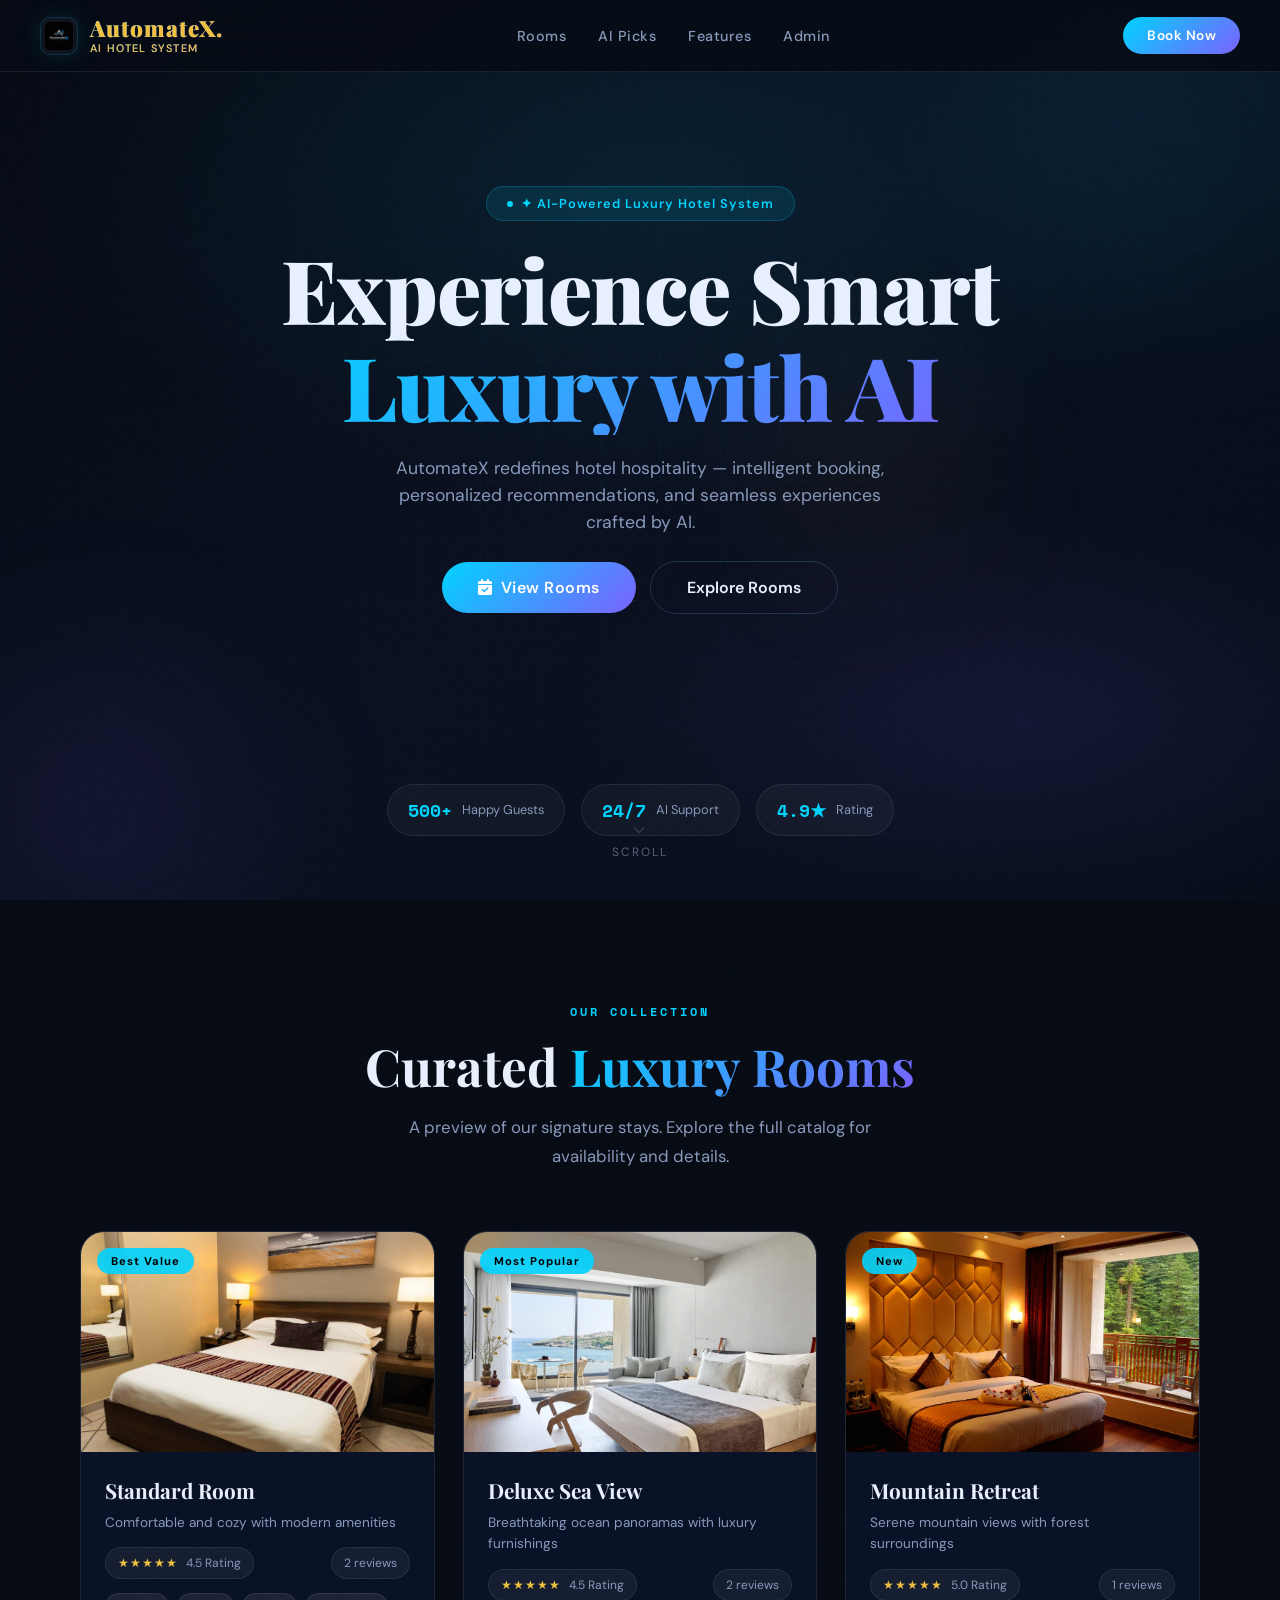
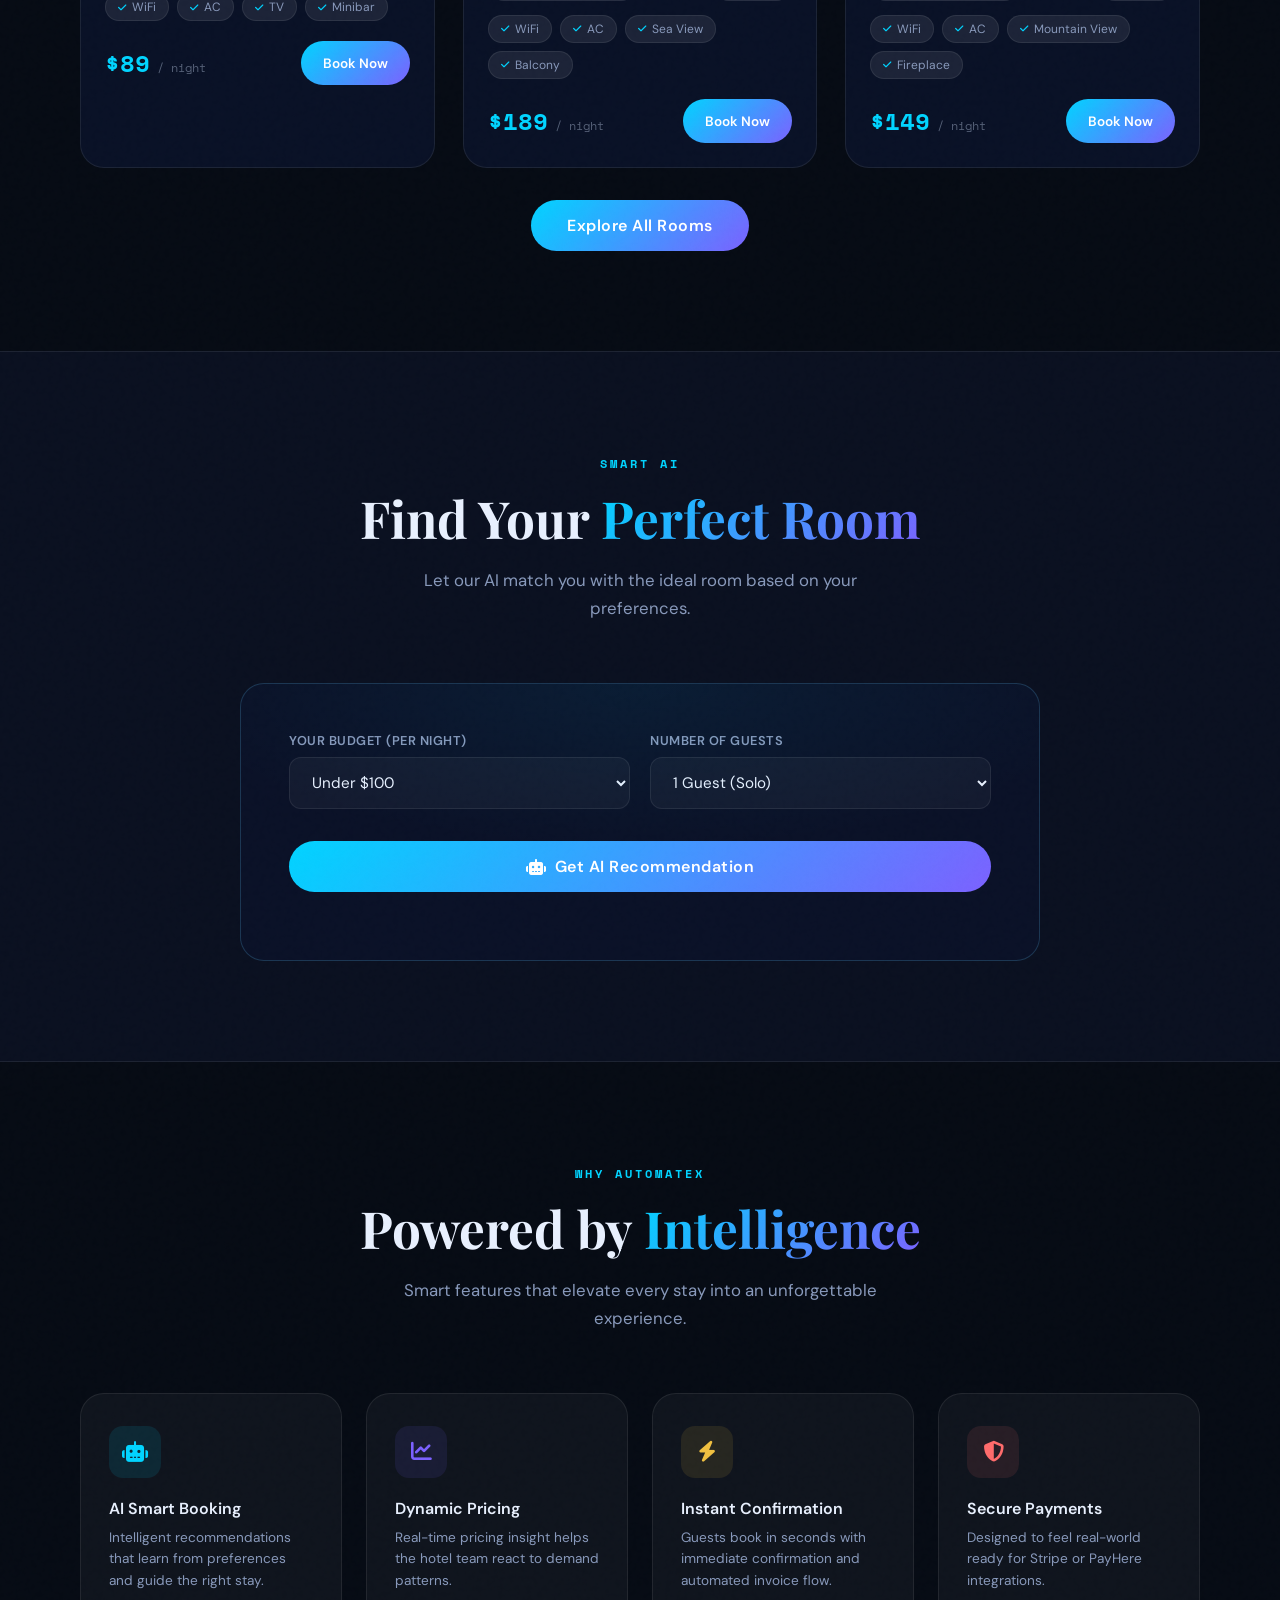
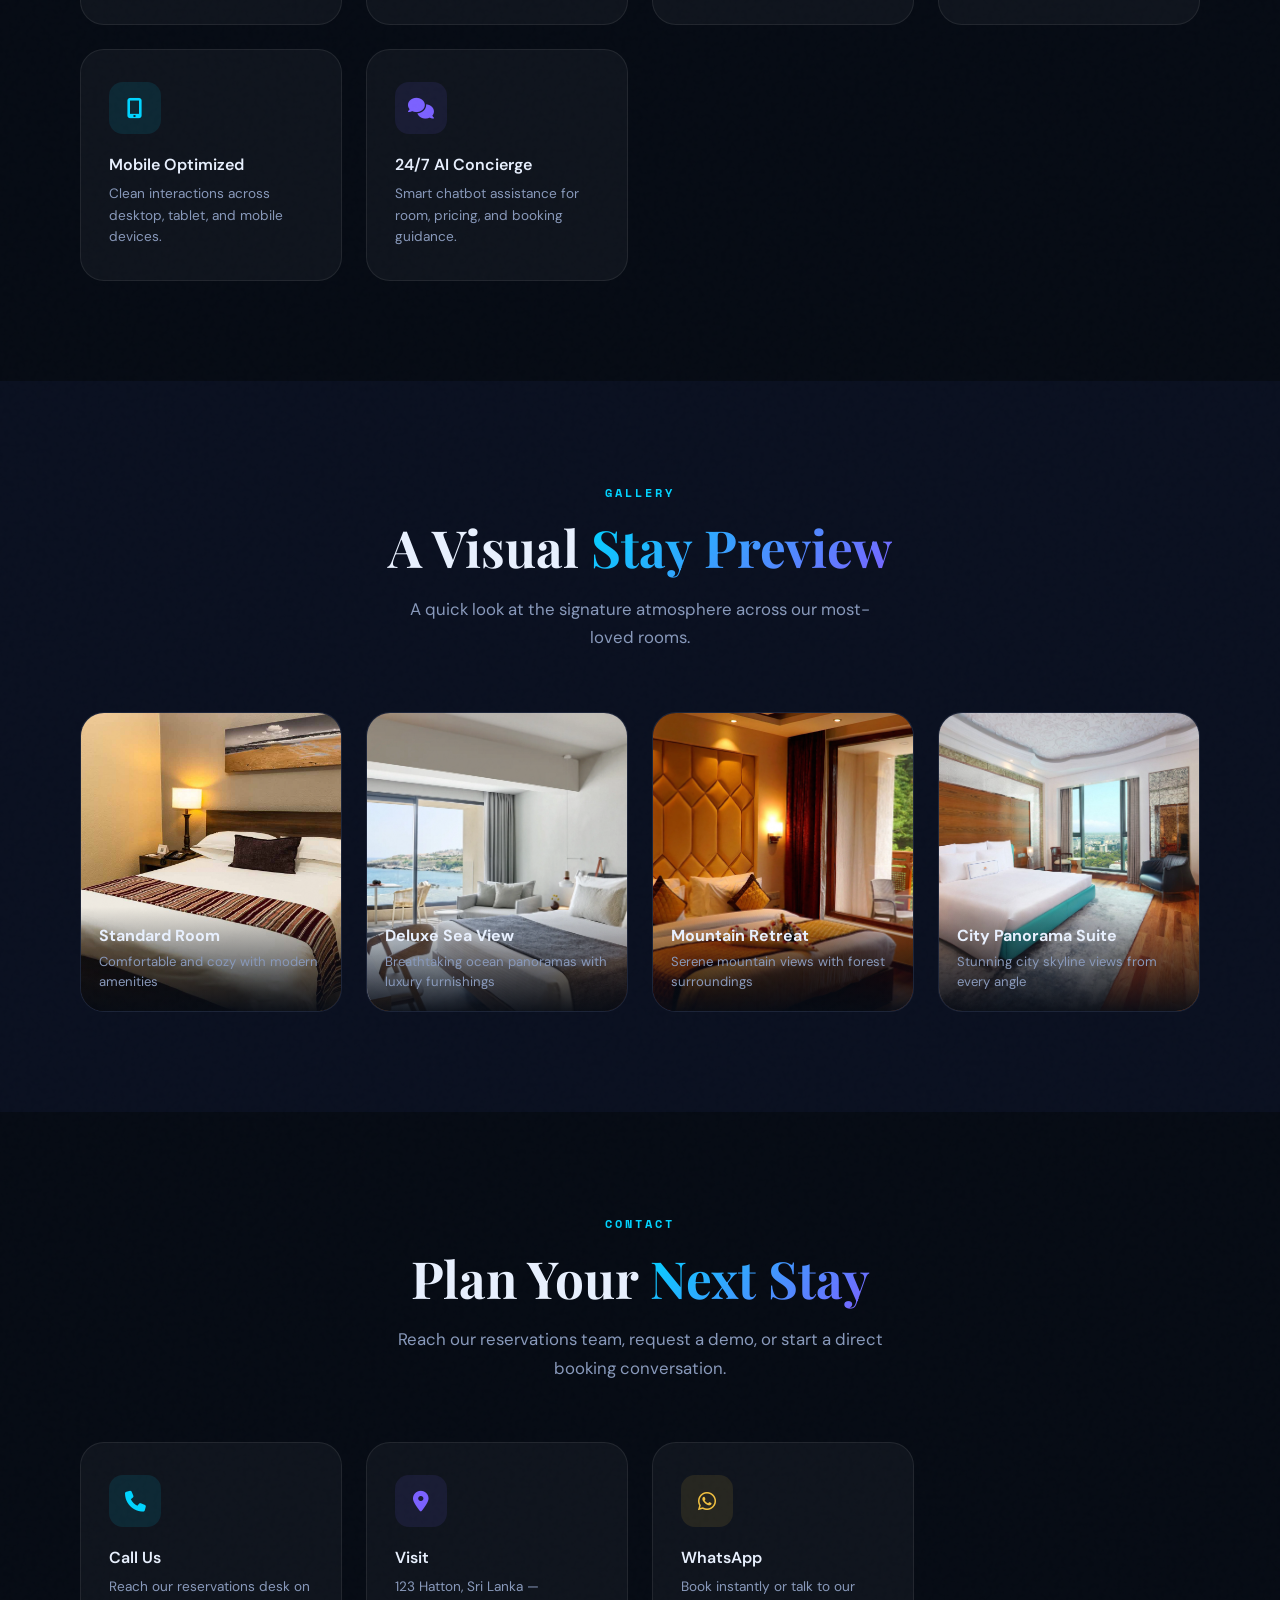
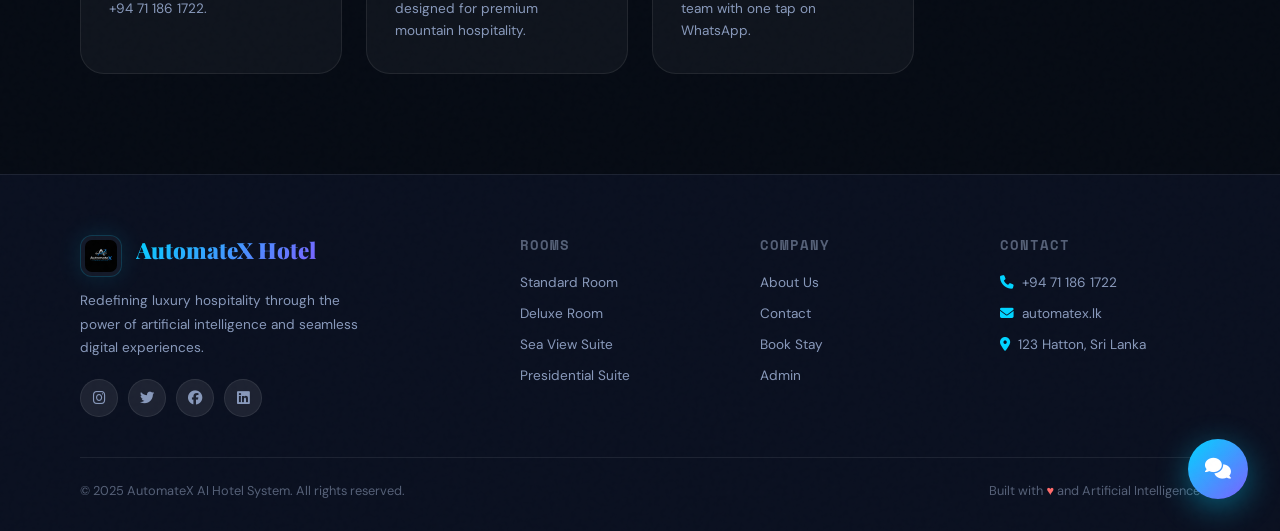
==== commit 9b804b14: "First update" ====
--- a/index.html
+++ b/index.html
@@ -6,608 +6,22 @@
 <title>AutomateX AI Hotel System</title>
 <link href="https://fonts.googleapis.com/css2?family=Playfair+Display:wght@400;700;900&family=DM+Sans:wght@300;400;500;600&family=Space+Mono:wght@400;700&display=swap" rel="stylesheet">
 <link rel="stylesheet" href="https://cdnjs.cloudflare.com/ajax/libs/font-awesome/6.5.0/css/all.min.css">
-<style>
-:root {
-  --bg: #060b14;
-  --bg2: #0a1020;
-  --bg3: #0d1530;
-  --glass: rgba(255,255,255,0.04);
-  --glass2: rgba(255,255,255,0.08);
-  --border: rgba(255,255,255,0.08);
-  --border2: rgba(100,200,255,0.2);
-  --neon: #00d4ff;
-  --neon2: #7b61ff;
-  --neon3: #ff6b6b;
-  --gold: #f0c040;
-  --text: #e8f0fe;
-  --text2: #8899bb;
-  --text3: #556077;
-  --card: rgba(10,18,40,0.9);
-  --radius: 16px;
-  --radius2: 24px;
-  --shadow: 0 8px 32px rgba(0,0,0,0.5);
-  --glow: 0 0 30px rgba(0,212,255,0.15);
-  --glow2: 0 0 60px rgba(0,212,255,0.08);
-}
-*{margin:0;padding:0;box-sizing:border-box;}
-html{scroll-behavior:smooth;}
-body{font-family:'DM Sans',sans-serif;background:var(--bg);color:var(--text);overflow-x:hidden;cursor:default;}
-
-/* ─── SCROLLBAR ─── */
-::-webkit-scrollbar{width:6px;}
-::-webkit-scrollbar-track{background:var(--bg);}
-::-webkit-scrollbar-thumb{background:var(--neon2);border-radius:3px;}
-
-/* ─── NOISE OVERLAY ─── */
-body::before{content:'';position:fixed;inset:0;background-image:url("data:image/svg+xml,%3Csvg viewBox='0 0 256 256' xmlns='http://www.w3.org/2000/svg'%3E%3Cfilter id='n'%3E%3CfeTurbulence type='fractalNoise' baseFrequency='0.9' numOctaves='4' stitchTiles='stitch'/%3E%3C/filter%3E%3Crect width='100%25' height='100%25' filter='url(%23n)' opacity='0.04'/%3E%3C/svg%3E");pointer-events:none;z-index:9999;opacity:.4;}
-
-/* ─── PAGE SYSTEM ─── */
-.page{display:none;min-height:100vh;}
-.page.active{display:block;}
-
-/* ─── NAV ─── */
-nav{position:fixed;top:0;left:0;right:0;z-index:1000;padding:0 40px;height:72px;display:flex;align-items:center;justify-content:space-between;background:rgba(6,11,20,0.85);backdrop-filter:blur(20px);border-bottom:1px solid var(--border);}
-.nav-logo{font-family:'Playfair Display',serif;font-size:1.4rem;font-weight:900;background:linear-gradient(135deg,var(--neon),var(--neon2));-webkit-background-clip:text;-webkit-text-fill-color:transparent;letter-spacing:1px;cursor:pointer;display:inline-flex;align-items:center;gap:12px;}
-.nav-logo span{color:var(--gold);-webkit-text-fill-color:var(--gold);}
-.brand-logo-img{width:42px;height:42px;object-fit:contain;border-radius:12px;padding:4px;background:rgba(255,255,255,0.04);border:1px solid rgba(0,212,255,0.18);box-shadow:0 0 24px rgba(0,212,255,0.12);}
-.brand-logo-img.large{width:64px;height:64px;border-radius:18px;}
-.brand-logo-img.small{width:38px;height:38px;border-radius:10px;}
-.brand-logo-text{display:flex;flex-direction:column;line-height:1;}
-.brand-logo-sub{font-family:'DM Sans',sans-serif;font-size:.68rem;font-weight:500;letter-spacing:1.2px;text-transform:uppercase;color:var(--text3);margin-top:4px;-webkit-text-fill-color:var(--text3);}
-.nav-links{display:flex;gap:32px;align-items:center;}
-.nav-links a{color:var(--text2);text-decoration:none;font-size:.9rem;font-weight:500;transition:.3s;letter-spacing:.5px;cursor:pointer;}
-.nav-links a:hover{color:var(--neon);}
-.nav-cta{background:linear-gradient(135deg,var(--neon),var(--neon2));color:#fff;border:none;padding:10px 24px;border-radius:50px;font-size:.85rem;font-weight:600;cursor:pointer;transition:.3s;letter-spacing:.5px;}
-.nav-cta:hover{transform:translateY(-2px);box-shadow:0 8px 24px rgba(0,212,255,0.4);}
-.hamburger{display:none;flex-direction:column;gap:5px;cursor:pointer;padding:8px;}
-.hamburger span{display:block;width:24px;height:2px;background:var(--text);transition:.3s;}
-.mobile-menu{display:none;position:fixed;top:72px;left:0;right:0;background:rgba(6,11,20,0.98);backdrop-filter:blur(20px);padding:24px;border-bottom:1px solid var(--border);z-index:999;flex-direction:column;gap:16px;}
-.mobile-menu.open{display:flex;}
-.mobile-menu a{color:var(--text2);text-decoration:none;font-size:1rem;padding:12px 0;border-bottom:1px solid var(--border);cursor:pointer;}
-
-/* ─── HERO ─── */
-.hero{position:relative;height:100vh;display:flex;align-items:center;justify-content:center;overflow:hidden;}
-.hero-bg{position:absolute;inset:0;background:
-  radial-gradient(ellipse 80% 60% at 50% 20%,rgba(0,212,255,0.08) 0%,transparent 60%),
-  radial-gradient(ellipse 60% 40% at 80% 80%,rgba(123,97,255,0.1) 0%,transparent 60%),
-  linear-gradient(135deg,#060b14 0%,#0a1020 50%,#060c18 100%);
-}
-.hero-grid{position:absolute;inset:0;background-image:linear-gradient(rgba(0,212,255,0.03) 1px,transparent 1px),linear-gradient(90deg,rgba(0,212,255,0.03) 1px,transparent 1px);background-size:60px 60px;mask-image:radial-gradient(ellipse 70% 70% at 50% 50%,black,transparent);}
-.orb{position:absolute;border-radius:50%;filter:blur(80px);animation:orbFloat 8s ease-in-out infinite;}
-.orb1{width:400px;height:400px;background:rgba(0,212,255,0.06);top:-100px;right:-100px;animation-delay:0s;}
-.orb2{width:300px;height:300px;background:rgba(123,97,255,0.08);bottom:-50px;left:-50px;animation-delay:-3s;}
-.orb3{width:200px;height:200px;background:rgba(240,192,64,0.05);top:40%;left:60%;animation-delay:-5s;}
-@keyframes orbFloat{0%,100%{transform:translateY(0) scale(1);}50%{transform:translateY(-30px) scale(1.05);}}
-.hero-content{position:relative;z-index:2;text-align:center;max-width:800px;padding:0 24px;animation:heroIn 1.2s ease forwards;}
-@keyframes heroIn{from{opacity:0;transform:translateY(40px);}to{opacity:1;transform:translateY(0);}}
-.hero-badge{display:inline-flex;align-items:center;gap:8px;background:rgba(0,212,255,0.1);border:1px solid rgba(0,212,255,0.2);border-radius:50px;padding:8px 20px;font-size:.8rem;color:var(--neon);font-weight:600;letter-spacing:1px;margin-bottom:28px;}
-.hero-badge::before{content:'';width:6px;height:6px;background:var(--neon);border-radius:50%;animation:pulse 2s infinite;}
-@keyframes pulse{0%,100%{opacity:1;}50%{opacity:.3;}}
-.hero h1{font-family:'Playfair Display',serif;font-size:clamp(2.5rem,7vw,5.5rem);font-weight:900;line-height:1.1;margin-bottom:24px;letter-spacing:-1px;}
-.hero h1 .line1{display:block;color:var(--text);}
-.hero h1 .line2{display:block;background:linear-gradient(135deg,var(--neon),var(--neon2));-webkit-background-clip:text;-webkit-text-fill-color:transparent;}
-.hero p{font-size:1.1rem;color:var(--text2);max-width:520px;margin:0 auto 40px;line-height:1.7;}
-.hero-btns{display:flex;gap:16px;justify-content:center;flex-wrap:wrap;}
-.btn-primary{background:linear-gradient(135deg,var(--neon),var(--neon2));color:#fff;border:none;padding:16px 36px;border-radius:50px;font-size:1rem;font-weight:600;cursor:pointer;transition:.3s;letter-spacing:.5px;}
-.btn-primary:hover{transform:translateY(-3px);box-shadow:0 12px 40px rgba(0,212,255,0.4);}
-.btn-primary:active{transform:translateY(-1px) scale(.985);}
-.btn-outline{background:transparent;color:var(--text);border:1px solid var(--border2);padding:16px 36px;border-radius:50px;font-size:1rem;font-weight:600;cursor:pointer;transition:.3s;}
-.btn-outline:hover{border-color:var(--neon);color:var(--neon);transform:translateY(-3px);}
-.btn-outline:active{transform:translateY(-1px) scale(.985);}
-.hero-scroll{position:absolute;bottom:40px;left:50%;transform:translateX(-50%);display:flex;flex-direction:column;align-items:center;gap:8px;color:var(--text3);font-size:.75rem;letter-spacing:2px;animation:scrollBob 2s ease-in-out infinite;}
-@keyframes scrollBob{0%,100%{transform:translateX(-50%) translateY(0);}50%{transform:translateX(-50%) translateY(8px);}}
-
-/* ─── FLOATING STATS ─── */
-.hero-stats{position:absolute;bottom:120px;left:50%;transform:translateX(-50%);display:flex;gap:20px;z-index:2;flex-wrap:wrap;justify-content:center;}
-.stat-chip{background:var(--glass);backdrop-filter:blur(20px);border:1px solid var(--border);border-radius:50px;padding:12px 24px;display:flex;align-items:center;gap:12px;animation:chipIn 1s ease backwards;}
-.stat-chip:nth-child(1){animation-delay:.3s;}
-.stat-chip:nth-child(2){animation-delay:.5s;}
-.stat-chip:nth-child(3){animation-delay:.7s;}
-@keyframes chipIn{from{opacity:0;transform:translateY(20px);}to{opacity:1;transform:translateY(0);}}
-.stat-num{font-family:'Space Mono',monospace;font-size:1.1rem;font-weight:700;color:var(--neon);}
-.stat-label{font-size:.8rem;color:var(--text2);}
-
-/* ─── SECTION STYLES ─── */
-section{padding:100px 0;}
-.container{max-width:1200px;margin:0 auto;padding:0 40px;}
-.section-header{text-align:center;margin-bottom:60px;}
-.section-tag{display:inline-block;font-size:.75rem;font-weight:600;color:var(--neon);letter-spacing:3px;text-transform:uppercase;margin-bottom:16px;font-family:'Space Mono',monospace;}
-.section-title{font-family:'Playfair Display',serif;font-size:clamp(2rem,5vw,3.2rem);font-weight:700;line-height:1.2;margin-bottom:16px;}
-.section-sub{color:var(--text2);font-size:1.05rem;max-width:500px;margin:0 auto;line-height:1.7;}
-.gradient-text{background:linear-gradient(135deg,var(--neon),var(--neon2));-webkit-background-clip:text;-webkit-text-fill-color:transparent;}
-
-/* ─── ROOMS ─── */
-.rooms-grid{display:grid;grid-template-columns:repeat(auto-fill,minmax(300px,1fr));gap:28px;}
-.room-card{background:var(--card);border:1px solid var(--border);border-radius:var(--radius2);overflow:hidden;transition:.4s cubic-bezier(.23,1,.32,1);cursor:pointer;position:relative;}
-.room-card:hover{transform:translateY(-8px);border-color:var(--neon);box-shadow:0 20px 60px rgba(0,212,255,0.15),0 0 0 1px rgba(0,212,255,0.1);}
-.room-card:hover .room-img{transform:scale(1.06);}
-.room-card:active{transform:translateY(-4px) scale(.995);}
-.room-card.expanded{border-color:rgba(0,212,255,0.35);box-shadow:0 20px 60px rgba(0,212,255,0.12),0 0 0 1px rgba(0,212,255,0.08);}
-.room-card:focus-visible{outline:2px solid rgba(0,212,255,0.45);outline-offset:2px;}
-.room-img-wrap{height:220px;overflow:hidden;position:relative;}
-.room-img{width:100%;height:100%;object-fit:cover;transition:.6s cubic-bezier(.23,1,.32,1);}
-.room-img-placeholder{width:100%;height:100%;display:flex;align-items:center;justify-content:center;font-size:4rem;transition:.6s;}
-.room-photo{width:100%;height:100%;object-fit:cover;display:block;transition:.6s cubic-bezier(.23,1,.32,1);transform:scale(1);}
-.room-photo-fallback{width:100%;height:100%;display:flex;align-items:center;justify-content:center;font-size:4rem;background:linear-gradient(135deg,rgba(0,20,40,.8),rgba(10,16,48,.9));}
-.room-badge{position:absolute;top:16px;left:16px;background:rgba(0,212,255,0.9);color:#000;font-size:.7rem;font-weight:700;padding:6px 14px;border-radius:50px;letter-spacing:1px;backdrop-filter:blur(10px);}
-.room-badge.sold{background:rgba(255,107,107,0.9);}
-.room-body{padding:24px;}
-.room-name{font-family:'Playfair Display',serif;font-size:1.3rem;font-weight:700;margin-bottom:8px;}
-.room-desc{font-size:.85rem;color:var(--text2);margin-bottom:16px;line-height:1.6;}
-.room-features{display:flex;flex-wrap:wrap;gap:8px;margin-bottom:20px;}
-.feature-tag{background:var(--glass2);border:1px solid var(--border);border-radius:50px;padding:5px 12px;font-size:.75rem;color:var(--text2);display:flex;align-items:center;gap:6px;}
-.rating-row{display:flex;align-items:center;justify-content:space-between;gap:12px;margin:-2px 0 14px;}
-.rating-pill{display:inline-flex;align-items:center;gap:8px;padding:7px 12px;border-radius:999px;background:rgba(255,255,255,0.05);border:1px solid rgba(255,255,255,0.08);font-size:.75rem;color:var(--text2);}
-.rating-stars{color:var(--gold);letter-spacing:1px;}
-.reviews-wrap{display:none;margin-top:18px;padding-top:18px;border-top:1px solid rgba(255,255,255,0.06);}
-.room-card.expanded .reviews-wrap{display:block;animation:stepIn .24s ease;}
-.reviews-head{display:flex;align-items:center;justify-content:space-between;gap:10px;margin-bottom:12px;}
-.reviews-head h4{font-size:.82rem;letter-spacing:1px;text-transform:uppercase;color:var(--text3);font-family:'Space Mono',monospace;}
-.review-list{display:flex;flex-direction:column;gap:10px;margin-bottom:12px;}
-.review-item{padding:12px 14px;border-radius:14px;background:rgba(255,255,255,0.03);border:1px solid rgba(255,255,255,0.06);}
-.review-item strong{display:block;font-size:.8rem;margin-bottom:4px;color:var(--text);}
-.review-item p{font-size:.8rem;color:var(--text2);line-height:1.55;}
-.review-form{display:grid;grid-template-columns:110px 1fr auto;gap:10px;align-items:start;}
-.review-form select,.review-form input{background:rgba(255,255,255,0.04);border:1px solid var(--border);border-radius:12px;padding:11px 12px;color:var(--text);font-family:'DM Sans',sans-serif;font-size:.82rem;outline:none;}
-.review-form button{background:linear-gradient(135deg,var(--neon),var(--neon2));color:#fff;border:none;padding:11px 14px;border-radius:12px;font-size:.78rem;font-weight:700;cursor:pointer;}
-.review-empty{font-size:.8rem;color:var(--text3);}
-.panel-actions{display:flex;align-items:center;gap:12px;flex-wrap:wrap;}
-.toolbar-btn{background:var(--glass2);border:1px solid var(--border);color:var(--text2);padding:10px 16px;border-radius:999px;font-size:.8rem;font-weight:600;cursor:pointer;transition:.3s;display:inline-flex;align-items:center;gap:8px;}
-.toolbar-btn:hover{border-color:var(--neon);color:var(--neon);transform:translateY(-1px);}
-.toolbar-btn.active{background:rgba(0,212,255,0.12);border-color:rgba(0,212,255,0.22);color:var(--neon);}
-.toolbar-select{background:var(--glass2);border:1px solid var(--border);color:var(--text);padding:10px 14px;border-radius:999px;font-size:.8rem;outline:none;}
-.notification-stack{position:fixed;right:24px;bottom:24px;z-index:3200;display:flex;flex-direction:column;gap:12px;max-width:340px;}
-.live-notification{background:rgba(10,18,40,0.96);border:1px solid rgba(0,212,255,0.18);border-radius:18px;padding:16px 18px;box-shadow:0 24px 60px rgba(0,0,0,0.35);animation:notificationIn .35s ease;}
-.live-notification h4{font-size:.9rem;margin-bottom:6px;}
-.live-notification p{font-size:.8rem;color:var(--text2);line-height:1.55;}
-@keyframes notificationIn{from{opacity:0;transform:translateY(18px) scale(.96);}to{opacity:1;transform:translateY(0) scale(1);}}
-.insight-bullet-list{display:flex;flex-direction:column;gap:12px;}
-.assistant-card{background:linear-gradient(180deg,rgba(0,212,255,0.08),rgba(123,97,255,0.05));border:1px solid rgba(0,212,255,0.18);border-radius:var(--radius2);padding:24px;margin-top:24px;}
-.assistant-card h3{font-size:1rem;margin-bottom:8px;}
-.assistant-card p{font-size:.85rem;color:var(--text2);line-height:1.6;margin-bottom:18px;}
-.assistant-insights{display:grid;grid-template-columns:repeat(auto-fit,minmax(220px,1fr));gap:14px;}
-.assistant-insight{padding:16px;border-radius:18px;background:rgba(255,255,255,0.04);border:1px solid rgba(255,255,255,0.06);}
-.assistant-insight strong{display:block;font-size:.82rem;color:var(--neon);margin-bottom:8px;}
-.assistant-insight span{font-size:.82rem;color:var(--text2);line-height:1.55;}
-.smart-insight-banner{margin-top:20px;padding:18px 20px;border-radius:18px;background:rgba(0,212,255,0.08);border:1px solid rgba(0,212,255,0.16);}
-.smart-insight-banner h4{font-size:.82rem;letter-spacing:1px;text-transform:uppercase;color:var(--text3);margin-bottom:10px;font-family:'Space Mono',monospace;}
-.smart-insight-banner p{font-size:.9rem;color:var(--text);line-height:1.6;}
-.skeleton-card,.skeleton-line,.skeleton-pill{position:relative;overflow:hidden;background:rgba(255,255,255,0.04);}
-.skeleton-card::after,.skeleton-line::after,.skeleton-pill::after{content:'';position:absolute;inset:0;transform:translateX(-100%);background:linear-gradient(90deg,transparent,rgba(255,255,255,0.12),transparent);animation:skeletonSweep 1.2s infinite;}
-@keyframes skeletonSweep{100%{transform:translateX(100%);}}
-.skeleton-room{border-radius:24px;padding:24px;border:1px solid var(--border);min-height:340px;}
-.skeleton-thumb{height:200px;border-radius:18px;margin-bottom:18px;}
-.skeleton-line{height:14px;border-radius:10px;margin-bottom:12px;}
-.skeleton-line.short{width:45%;}
-.skeleton-line.medium{width:70%;}
-.skeleton-pill{height:34px;border-radius:999px;width:120px;}
-.ripple{position:absolute;border-radius:50%;transform:scale(0);animation:rippleEffect .6s linear;background:rgba(255,255,255,0.35);pointer-events:none;}
-@keyframes rippleEffect{to{transform:scale(4);opacity:0;}}
-.room-footer{display:flex;align-items:center;justify-content:space-between;}
-.room-price{font-family:'Space Mono',monospace;}
-.price-amount{font-size:1.5rem;font-weight:700;color:var(--neon);}
-.price-per{font-size:.75rem;color:var(--text3);}
-.btn-book{background:linear-gradient(135deg,var(--neon),var(--neon2));color:#fff;border:none;padding:10px 22px;border-radius:50px;font-size:.85rem;font-weight:600;cursor:pointer;transition:.3s;min-height:44px;}
-.btn-book:hover{box-shadow:0 6px 20px rgba(0,212,255,0.4);transform:scale(1.05);}
-.btn-book:disabled{background:var(--text3);cursor:not-allowed;}
-
-/* ─── AI RECOMMENDATION ─── */
-.ai-section{background:var(--bg2);border-top:1px solid var(--border);border-bottom:1px solid var(--border);}
-.ai-card{background:var(--card);border:1px solid var(--border2);border-radius:var(--radius2);padding:48px;max-width:800px;margin:0 auto;position:relative;overflow:hidden;}
-.ai-card::before{content:'';position:absolute;inset:0;background:radial-gradient(ellipse 60% 60% at 50% 0%,rgba(0,212,255,0.06),transparent);pointer-events:none;}
-.ai-form{display:grid;grid-template-columns:1fr 1fr;gap:20px;margin-bottom:32px;}
-.form-group{display:flex;flex-direction:column;gap:8px;}
-.form-group label{font-size:.8rem;font-weight:600;color:var(--text2);letter-spacing:.5px;text-transform:uppercase;}
-.form-group input,.form-group select{background:rgba(255,255,255,0.04);border:1px solid var(--border);border-radius:12px;padding:14px 18px;color:var(--text);font-family:'DM Sans',sans-serif;font-size:.95rem;outline:none;transition:.3s;}
-.form-group input:focus,.form-group select:focus{border-color:var(--neon);box-shadow:0 0 0 3px rgba(0,212,255,0.1);}
-.form-group select option{background:var(--bg3);}
-.ai-result{background:rgba(0,212,255,0.05);border:1px solid rgba(0,212,255,0.2);border-radius:var(--radius);padding:24px;display:none;animation:resultIn .4s ease;}
-.ai-result.show{display:flex;align-items:flex-start;gap:16px;}
-@keyframes resultIn{from{opacity:0;transform:translateY(10px);}to{opacity:1;transform:translateY(0);}}
-.ai-icon{width:48px;height:48px;background:linear-gradient(135deg,var(--neon),var(--neon2));border-radius:12px;display:flex;align-items:center;justify-content:center;font-size:1.2rem;flex-shrink:0;}
-.ai-result-text h4{font-family:'Playfair Display',serif;font-size:1.1rem;margin-bottom:6px;}
-.ai-result-text p{color:var(--text2);font-size:.9rem;line-height:1.6;}
-.ai-thinking{text-align:center;padding:24px;color:var(--neon);font-size:.85rem;display:none;}
-.ai-thinking.show{display:block;animation:blink 1s infinite;}
-@keyframes blink{0%,100%{opacity:1;}50%{opacity:.3;}}
-
-/* ─── FEATURES ─── */
-.features-grid{display:grid;grid-template-columns:repeat(auto-fill,minmax(240px,1fr));gap:24px;}
-.feature-card{background:var(--glass);border:1px solid var(--border);border-radius:var(--radius2);padding:32px 28px;transition:.4s;position:relative;overflow:hidden;}
-.feature-card::before{content:'';position:absolute;inset:0;background:radial-gradient(circle at 100% 0%,rgba(0,212,255,0.05),transparent 60%);opacity:0;transition:.4s;}
-.feature-card:hover{border-color:rgba(0,212,255,0.3);transform:translateY(-4px);}
-.feature-card:hover::before{opacity:1;}
-.feat-icon{width:52px;height:52px;border-radius:14px;display:flex;align-items:center;justify-content:center;font-size:1.3rem;margin-bottom:20px;}
-.feat-icon.blue{background:rgba(0,212,255,0.1);color:var(--neon);}
-.feat-icon.purple{background:rgba(123,97,255,0.1);color:var(--neon2);}
-.feat-icon.gold{background:rgba(240,192,64,0.1);color:var(--gold);}
-.feat-icon.red{background:rgba(255,107,107,0.1);color:var(--neon3);}
-.feature-card h3{font-size:1rem;font-weight:600;margin-bottom:8px;}
-.feature-card p{font-size:.85rem;color:var(--text2);line-height:1.6;}
-
-/* ─── BOOKING MODAL ─── */
-.modal-overlay{position:fixed;inset:0;background:rgba(0,0,0,0.8);backdrop-filter:blur(8px);z-index:2000;display:none;align-items:center;justify-content:center;padding:20px;}
-.modal-overlay.open{display:flex;animation:fadeIn .3s ease;}
-@keyframes fadeIn{from{opacity:0;}to{opacity:1;}}
-.modal{background:var(--bg3);border:1px solid var(--border2);border-radius:var(--radius2);width:100%;max-width:560px;max-height:90vh;overflow-y:auto;animation:slideUp .4s cubic-bezier(.23,1,.32,1);}
-@keyframes slideUp{from{opacity:0;transform:translateY(30px);}to{opacity:1;transform:translateY(0);}}
-.modal-header{padding:32px 32px 0;display:flex;align-items:center;justify-content:space-between;}
-.modal-header h2{font-family:'Playfair Display',serif;font-size:1.5rem;}
-.modal-close{width:36px;height:36px;background:var(--glass2);border:1px solid var(--border);border-radius:50%;display:flex;align-items:center;justify-content:center;cursor:pointer;color:var(--text2);transition:.3s;font-size:1rem;}
-.modal-close:hover{color:var(--neon3);border-color:var(--neon3);}
-.modal-body{padding:32px;}
-.modal-steps{display:flex;gap:8px;margin-bottom:32px;}
-.step-dot{flex:1;height:4px;background:var(--border);border-radius:2px;transition:.4s;}
-.step-dot.active{background:var(--neon);}
-.step-dot.done{background:var(--neon2);}
-.booking-step{display:none;}
-.booking-step.active{display:block;animation:stepIn .3s ease;}
-@keyframes stepIn{from{opacity:0;transform:translateX(10px);}to{opacity:1;transform:translateX(0);}}
-.booking-room-summary{background:var(--glass);border:1px solid var(--border);border-radius:var(--radius);padding:20px;margin-bottom:24px;display:flex;align-items:center;gap:16px;}
-.booking-room-img{width:70px;height:70px;border-radius:12px;object-fit:cover;font-size:2rem;display:flex;align-items:center;justify-content:center;background:var(--bg);}
-.booking-room-photo{width:100%;height:100%;object-fit:cover;border-radius:12px;display:block;}
-.booking-room-info h4{font-weight:600;margin-bottom:4px;}
-.booking-room-info p{font-size:.85rem;color:var(--neon);font-family:'Space Mono',monospace;}
-.modal-form{display:flex;flex-direction:column;gap:16px;}
-.form-row{display:grid;grid-template-columns:1fr 1fr;gap:16px;}
-.modal-form .form-group input,.modal-form .form-group select{width:100%;}
-.modal-footer{padding:0 32px 32px;display:flex;gap:12px;justify-content:flex-end;}
-.btn-back{background:var(--glass2);border:1px solid var(--border);color:var(--text2);padding:12px 24px;border-radius:50px;cursor:pointer;font-size:.9rem;transition:.3s;}
-.btn-back:hover{color:var(--text);border-color:var(--text2);}
-.btn-next{background:linear-gradient(135deg,var(--neon),var(--neon2));color:#fff;border:none;padding:12px 28px;border-radius:50px;font-size:.9rem;font-weight:600;cursor:pointer;transition:.3s;}
-.btn-next:hover{transform:translateY(-2px);box-shadow:0 8px 24px rgba(0,212,255,0.4);}
-.confirm-summary{background:var(--glass);border:1px solid var(--border);border-radius:var(--radius);padding:24px;margin-bottom:20px;}
-.confirm-row{display:flex;justify-content:space-between;padding:10px 0;border-bottom:1px solid var(--border);font-size:.9rem;}
-.confirm-row:last-child{border-bottom:none;font-weight:600;color:var(--neon);}
-.payment-icons{display:flex;gap:12px;margin-top:16px;}
-.pay-icon{background:var(--glass2);border:1px solid var(--border);border-radius:8px;padding:8px 16px;font-size:.8rem;color:var(--text2);}
-.success-screen{text-align:center;padding:20px 0;}
-.success-icon{width:80px;height:80px;background:linear-gradient(135deg,#00ff88,#00d4ff);border-radius:50%;display:flex;align-items:center;justify-content:center;font-size:2rem;margin:0 auto 24px;animation:successPop .5s cubic-bezier(.23,1,.32,1);}
-@keyframes successPop{from{transform:scale(0);}to{transform:scale(1);}}
-.success-screen h3{font-family:'Playfair Display',serif;font-size:1.6rem;margin-bottom:12px;}
-.success-screen p{color:var(--text2);line-height:1.6;margin-bottom:8px;}
-.booking-id{font-family:'Space Mono',monospace;background:var(--glass);border:1px solid var(--border);border-radius:8px;padding:12px 20px;font-size:.9rem;color:var(--neon);display:inline-block;margin-top:16px;}
-.success-actions{display:flex;flex-wrap:wrap;gap:12px;justify-content:center;margin:24px 0 28px;}
-.invoice-card{background:#fff;color:#102038;border-radius:24px;padding:28px;border:1px solid rgba(255,255,255,0.1);box-shadow:0 24px 60px rgba(0,0,0,0.25);text-align:left;max-width:460px;margin:0 auto;}
-.invoice-head{display:flex;align-items:flex-start;justify-content:space-between;gap:16px;margin-bottom:20px;padding-bottom:16px;border-bottom:1px solid rgba(16,32,56,0.1);}
-.invoice-brand h4{font-family:'Playfair Display',serif;font-size:1.35rem;color:#08131f;margin-bottom:4px;}
-.invoice-brand p,.invoice-meta,.invoice-row{font-size:.85rem;color:#4a5c74;}
-.invoice-badge{display:inline-flex;align-items:center;gap:8px;background:rgba(0,212,255,0.12);color:#0582a4;border-radius:50px;padding:8px 14px;font-size:.72rem;font-weight:700;letter-spacing:.8px;text-transform:uppercase;}
-.invoice-body{display:flex;flex-direction:column;gap:12px;}
-.invoice-row{display:flex;align-items:center;justify-content:space-between;gap:20px;padding:10px 0;border-bottom:1px dashed rgba(16,32,56,0.1);}
-.invoice-row:last-child{border-bottom:none;}
-.invoice-row strong{color:#08131f;}
-.invoice-total{margin-top:6px;padding:14px 16px;border-radius:16px;background:#f4fbff;border:1px solid rgba(0,212,255,0.16);}
-.invoice-total .invoice-row{padding:0;border-bottom:none;}
-.payment-ready-label{display:inline-flex;align-items:center;gap:8px;background:rgba(0,212,255,0.08);border:1px solid rgba(0,212,255,0.16);border-radius:999px;padding:10px 16px;font-size:.78rem;color:var(--neon);margin-top:18px;}
-.role-pill{display:inline-flex;align-items:center;gap:8px;padding:8px 14px;border-radius:999px;background:rgba(0,212,255,0.1);border:1px solid rgba(0,212,255,0.2);font-size:.74rem;font-weight:700;letter-spacing:1px;text-transform:uppercase;color:var(--neon);}
-.sidebar-item.hidden-by-role,.admin-panel.hidden-by-role,.admin-only.hidden-by-role{display:none !important;}
-.calendar-shell{display:grid;grid-template-columns:1.8fr 1fr;gap:24px;}
-.calendar-card,.day-bookings-card{background:var(--card);border:1px solid var(--border);border-radius:var(--radius2);padding:24px;}
-.calendar-head{display:flex;align-items:center;justify-content:space-between;gap:16px;margin-bottom:20px;}
-.calendar-nav{display:flex;gap:8px;}
-.calendar-nav button{background:var(--glass2);border:1px solid var(--border);color:var(--text2);width:38px;height:38px;border-radius:12px;cursor:pointer;transition:.3s;}
-.calendar-nav button:hover{border-color:var(--neon);color:var(--neon);}
-.calendar-weekdays,.calendar-grid{display:grid;grid-template-columns:repeat(7,minmax(0,1fr));gap:10px;}
-.calendar-weekdays{margin-bottom:10px;}
-.calendar-weekdays div{font-size:.72rem;color:var(--text3);text-transform:uppercase;letter-spacing:1px;text-align:center;font-family:'Space Mono',monospace;}
-.calendar-day{min-height:92px;border-radius:18px;border:1px solid var(--border);background:rgba(255,255,255,0.02);padding:12px;display:flex;flex-direction:column;gap:10px;cursor:pointer;transition:.3s;}
-.calendar-day:hover{transform:translateY(-3px);border-color:rgba(0,212,255,0.2);}
-.calendar-day.muted{opacity:.3;cursor:default;}
-.calendar-day.active{border-color:rgba(0,212,255,0.4);box-shadow:0 0 0 1px rgba(0,212,255,0.16),0 12px 30px rgba(0,212,255,0.08);}
-.calendar-day.has-bookings{background:linear-gradient(180deg,rgba(0,212,255,0.12),rgba(123,97,255,0.08));}
-.calendar-day-number{font-family:'Space Mono',monospace;font-size:.82rem;color:var(--text);}
-.calendar-day-count{margin-top:auto;font-size:.72rem;color:var(--neon);}
-.occupancy-strip{display:flex;gap:4px;flex-wrap:wrap;}
-.occupancy-dot{width:8px;height:8px;border-radius:50%;background:rgba(255,255,255,0.1);}
-.occupancy-dot.filled{background:var(--neon);box-shadow:0 0 12px rgba(0,212,255,0.45);}
-.day-bookings-list{display:flex;flex-direction:column;gap:12px;margin-top:18px;}
-.day-booking-item{padding:14px 16px;border-radius:16px;background:var(--glass);border:1px solid var(--border);}
-.day-booking-item h4{font-size:.92rem;margin-bottom:6px;}
-.day-booking-item p{font-size:.8rem;color:var(--text2);line-height:1.5;}
-.login-hint{font-size:.75rem;color:var(--text3);margin-top:10px;text-align:center;}
-
-/* ─── ADMIN ─── */
-#adminPage{display:none;background:var(--bg);}
-#adminPage.active{display:flex;}
-.admin-wrapper{display:flex;width:100%;min-height:100vh;}
-.sidebar{width:260px;background:var(--bg2);border-right:1px solid var(--border);display:flex;flex-direction:column;padding:24px 0;position:fixed;height:100vh;overflow-y:auto;z-index:100;transition:.3s;}
-.sidebar-logo{padding:0 24px 24px;border-bottom:1px solid var(--border);margin-bottom:16px;}
-.sidebar-logo .nav-logo{font-size:1.2rem;}
-.sidebar-logo p{font-size:.75rem;color:var(--text3);margin-top:4px;}
-.sidebar-nav{flex:1;padding:0 12px;}
-.sidebar-section{font-size:.7rem;font-weight:600;color:var(--text3);letter-spacing:2px;text-transform:uppercase;padding:16px 12px 8px;font-family:'Space Mono',monospace;}
-.sidebar-item{display:flex;align-items:center;gap:12px;padding:12px 16px;border-radius:12px;cursor:pointer;color:var(--text2);font-size:.9rem;font-weight:500;transition:.3s;margin-bottom:2px;}
-.sidebar-item:hover{background:var(--glass2);color:var(--text);}
-.sidebar-item.active{background:rgba(0,212,255,0.1);color:var(--neon);border-left:3px solid var(--neon);}
-.sidebar-item i{width:20px;text-align:center;font-size:.95rem;}
-.admin-main{flex:1;margin-left:260px;display:flex;flex-direction:column;min-height:100vh;}
-.admin-topbar{height:72px;background:var(--bg2);border-bottom:1px solid var(--border);display:flex;align-items:center;justify-content:space-between;padding:0 32px;position:sticky;top:0;z-index:50;}
-.topbar-title{font-family:'Playfair Display',serif;font-size:1.3rem;font-weight:700;}
-.topbar-right{display:flex;align-items:center;gap:16px;}
-.admin-menu-btn{display:none;background:var(--glass2);border:1px solid var(--border);color:var(--text2);width:40px;height:40px;border-radius:12px;align-items:center;justify-content:center;cursor:pointer;transition:.3s;}
-.admin-menu-btn:hover{border-color:var(--neon);color:var(--neon);}
-.topbar-btn{background:var(--glass2);border:1px solid var(--border);color:var(--text2);width:40px;height:40px;border-radius:50%;display:flex;align-items:center;justify-content:center;cursor:pointer;transition:.3s;position:relative;}
-.topbar-btn:hover{border-color:var(--neon);color:var(--neon);}
-.notif-badge{position:absolute;top:-4px;right:-4px;width:16px;height:16px;background:var(--neon3);border-radius:50%;font-size:.6rem;font-weight:700;display:flex;align-items:center;justify-content:center;color:#fff;}
-.admin-avatar{width:40px;height:40px;background:linear-gradient(135deg,var(--neon),var(--neon2));border-radius:50%;display:flex;align-items:center;justify-content:center;font-weight:700;font-size:.9rem;cursor:pointer;}
-.admin-content{padding:32px;flex:1;}
-.admin-panel{display:none;}
-.admin-panel.active{display:block;animation:panelIn .3s ease;}
-@keyframes panelIn{from{opacity:0;transform:translateY(8px);}to{opacity:1;transform:translateY(0);}}
-.page-header{display:flex;align-items:center;justify-content:space-between;margin-bottom:32px;}
-.page-header h2{font-family:'Playfair Display',serif;font-size:1.6rem;}
-.btn-add{background:linear-gradient(135deg,var(--neon),var(--neon2));color:#fff;border:none;padding:10px 22px;border-radius:50px;font-size:.85rem;font-weight:600;cursor:pointer;display:flex;align-items:center;gap:8px;transition:.3s;}
-.btn-add:hover{transform:translateY(-2px);box-shadow:0 8px 20px rgba(0,212,255,0.3);}
-
-/* ─── STATS CARDS ─── */
-.stats-grid{display:grid;grid-template-columns:repeat(auto-fill,minmax(220px,1fr));gap:20px;margin-bottom:32px;}
-.stat-card{background:var(--card);border:1px solid var(--border);border-radius:var(--radius2);padding:28px;transition:.3s;position:relative;overflow:hidden;}
-.stat-card::after{content:'';position:absolute;right:-20px;top:-20px;width:80px;height:80px;border-radius:50%;opacity:.4;}
-.stat-card.blue::after{background:radial-gradient(var(--neon),transparent);}
-.stat-card.purple::after{background:radial-gradient(var(--neon2),transparent);}
-.stat-card.gold::after{background:radial-gradient(var(--gold),transparent);}
-.stat-card.red::after{background:radial-gradient(var(--neon3),transparent);}
-.stat-card:hover{transform:translateY(-4px);border-color:rgba(0,212,255,0.2);}
-.stat-card-icon{width:44px;height:44px;border-radius:12px;display:flex;align-items:center;justify-content:center;font-size:1.1rem;margin-bottom:16px;}
-.stat-card.blue .stat-card-icon{background:rgba(0,212,255,0.1);color:var(--neon);}
-.stat-card.purple .stat-card-icon{background:rgba(123,97,255,0.1);color:var(--neon2);}
-.stat-card.gold .stat-card-icon{background:rgba(240,192,64,0.1);color:var(--gold);}
-.stat-card.red .stat-card-icon{background:rgba(255,107,107,0.1);color:var(--neon3);}
-.stat-card-num{font-family:'Space Mono',monospace;font-size:2rem;font-weight:700;margin-bottom:4px;}
-.stat-card-label{font-size:.85rem;color:var(--text2);}
-.stat-card-change{font-size:.75rem;color:#00ff88;margin-top:8px;display:flex;align-items:center;gap:4px;}
-.stat-card-change.down{color:var(--neon3);}
-
-/* ─── CHARTS ─── */
-.charts-grid{display:grid;grid-template-columns:2fr 1fr;gap:24px;margin-bottom:32px;}
-.chart-card{background:var(--card);border:1px solid var(--border);border-radius:var(--radius2);padding:28px;}
-.chart-title{font-size:1rem;font-weight:600;margin-bottom:8px;display:flex;align-items:center;justify-content:space-between;}
-.chart-sub{font-size:.8rem;color:var(--text3);margin-bottom:24px;}
-.bar-chart{display:flex;align-items:flex-end;gap:8px;height:150px;}
-.bar-wrap{flex:1;display:flex;flex-direction:column;align-items:center;gap:6px;}
-.bar{width:100%;border-radius:6px 6px 0 0;transition:1s cubic-bezier(.23,1,.32,1);position:relative;cursor:pointer;}
-.bar.neon{background:linear-gradient(0deg,var(--neon2),var(--neon));}
-.bar.gold{background:linear-gradient(0deg,#c9860a,var(--gold));}
-.bar-label{font-size:.65rem;color:var(--text3);font-family:'Space Mono',monospace;}
-.bar:hover::after{content:attr(data-val);position:absolute;top:-28px;left:50%;transform:translateX(-50%);background:var(--neon);color:#000;font-size:.65rem;font-weight:700;padding:3px 8px;border-radius:6px;white-space:nowrap;}
-.donut-wrap{display:flex;flex-direction:column;align-items:center;gap:20px;}
-.donut-svg{width:140px;height:140px;}
-.donut-legend{width:100%;display:flex;flex-direction:column;gap:8px;}
-.legend-item{display:flex;align-items:center;gap:8px;font-size:.8rem;color:var(--text2);}
-.legend-dot{width:10px;height:10px;border-radius:50%;flex-shrink:0;}
-
-/* ─── TABLES ─── */
-.table-card{background:var(--card);border:1px solid var(--border);border-radius:var(--radius2);overflow:hidden;}
-.table-header{padding:20px 24px;display:flex;align-items:center;justify-content:space-between;border-bottom:1px solid var(--border);}
-.table-header h3{font-size:1rem;font-weight:600;}
-.search-bar{display:flex;align-items:center;gap:10px;background:var(--glass2);border:1px solid var(--border);border-radius:50px;padding:8px 16px;}
-.search-bar input{background:transparent;border:none;outline:none;color:var(--text);font-size:.85rem;width:180px;}
-.search-bar i{color:var(--text3);font-size:.85rem;}
-.data-table{width:100%;min-width:760px;border-collapse:collapse;}
-.data-table th{padding:14px 20px;text-align:left;font-size:.75rem;font-weight:600;color:var(--text3);text-transform:uppercase;letter-spacing:1px;background:rgba(255,255,255,0.02);border-bottom:1px solid var(--border);}
-.data-table td{padding:16px 20px;font-size:.875rem;border-bottom:1px solid rgba(255,255,255,0.03);}
-.data-table tr:last-child td{border-bottom:none;}
-.data-table tr:hover td{background:var(--glass);}
-.status-badge{display:inline-flex;align-items:center;gap:6px;padding:5px 12px;border-radius:50px;font-size:.75rem;font-weight:600;}
-.status-badge::before{content:'';width:5px;height:5px;border-radius:50%;}
-.badge-confirmed{background:rgba(0,255,136,0.1);color:#00ff88;}
-.badge-confirmed::before{background:#00ff88;}
-.badge-pending{background:rgba(240,192,64,0.1);color:var(--gold);}
-.badge-pending::before{background:var(--gold);}
-.badge-cancelled{background:rgba(255,107,107,0.1);color:var(--neon3);}
-.badge-cancelled::before{background:var(--neon3);}
-.badge-available{background:rgba(0,255,136,0.1);color:#00ff88;}
-.badge-available::before{background:#00ff88;}
-.badge-occupied{background:rgba(255,107,107,0.1);color:var(--neon3);}
-.badge-occupied::before{background:var(--neon3);}
-.action-btn{background:var(--glass2);border:1px solid var(--border);color:var(--text2);width:32px;height:32px;border-radius:8px;display:inline-flex;align-items:center;justify-content:center;cursor:pointer;transition:.3s;font-size:.8rem;}
-.action-btn:hover{border-color:var(--neon);color:var(--neon);}
-.action-btn.danger:hover{border-color:var(--neon3);color:var(--neon3);}
-.action-btn.success:hover{border-color:#00ff88;color:#00ff88;}
-
-/* ─── INSIGHTS ─── */
-.insights-grid{display:grid;grid-template-columns:repeat(auto-fill,minmax(280px,1fr));gap:20px;margin-bottom:24px;}
-.insight-card{background:var(--card);border:1px solid var(--border);border-radius:var(--radius2);padding:24px;}
-.insight-card h4{font-size:.85rem;color:var(--text3);text-transform:uppercase;letter-spacing:1px;margin-bottom:16px;font-family:'Space Mono',monospace;}
-.insight-value{font-family:'Space Mono',monospace;font-size:1.6rem;font-weight:700;color:var(--neon);margin-bottom:6px;}
-.insight-sub{font-size:.8rem;color:var(--text2);}
-.alert-item{display:flex;align-items:center;gap:12px;padding:14px 0;border-bottom:1px solid var(--border);}
-.alert-item:last-child{border-bottom:none;}
-.alert-dot{width:8px;height:8px;border-radius:50%;flex-shrink:0;}
-.alert-text{font-size:.85rem;color:var(--text2);}
-.alert-time{font-size:.75rem;color:var(--text3);font-family:'Space Mono',monospace;margin-left:auto;}
-
-/* ─── CHATBOT ─── */
-.chat-fab{position:fixed;bottom:32px;right:32px;width:60px;height:60px;background:linear-gradient(135deg,var(--neon),var(--neon2));border-radius:50%;display:flex;align-items:center;justify-content:center;cursor:pointer;box-shadow:0 8px 32px rgba(0,212,255,0.4);z-index:500;transition:.3s;font-size:1.3rem;color:#fff;}
-.chat-fab:hover{transform:scale(1.1);}
-.chat-fab.open{background:linear-gradient(135deg,var(--neon3),#ff4444);}
-.chat-window{position:fixed;bottom:108px;right:32px;width:360px;background:var(--bg3);border:1px solid var(--border2);border-radius:var(--radius2);box-shadow:var(--shadow);z-index:499;display:none;flex-direction:column;max-height:500px;overflow:hidden;}
-.chat-window.open{display:flex;animation:chatSlide .3s cubic-bezier(.23,1,.32,1);}
-@keyframes chatSlide{from{opacity:0;transform:translateY(20px) scale(.97);}to{opacity:1;transform:translateY(0) scale(1);}}
-.chat-head{padding:20px 20px 16px;border-bottom:1px solid var(--border);display:flex;align-items:center;gap:12px;}
-.chat-avatar{width:40px;height:40px;background:linear-gradient(135deg,var(--neon),var(--neon2));border-radius:50%;display:flex;align-items:center;justify-content:center;font-size:1rem;}
-.chat-head-info h4{font-size:.95rem;font-weight:600;}
-.chat-head-info p{font-size:.75rem;color:#00ff88;display:flex;align-items:center;gap:4px;}
-.chat-head-info p::before{content:'';width:5px;height:5px;background:#00ff88;border-radius:50%;}
-.chat-messages{flex:1;overflow-y:auto;padding:16px;display:flex;flex-direction:column;gap:12px;min-height:200px;}
-.msg{max-width:80%;padding:10px 14px;border-radius:12px;font-size:.85rem;line-height:1.5;animation:msgIn .2s ease;}
-@keyframes msgIn{from{opacity:0;transform:scale(.95);}to{opacity:1;transform:scale(1);}}
-.msg.bot{background:var(--glass2);border:1px solid var(--border);align-self:flex-start;border-radius:4px 12px 12px 12px;}
-.msg.user{background:linear-gradient(135deg,rgba(0,212,255,0.2),rgba(123,97,255,0.2));border:1px solid rgba(0,212,255,0.2);align-self:flex-end;border-radius:12px 4px 12px 12px;}
-.chat-quick{display:flex;flex-wrap:wrap;gap:6px;padding:0 16px 12px;}
-.quick-btn{background:var(--glass);border:1px solid var(--border2);color:var(--neon);font-size:.75rem;padding:6px 12px;border-radius:50px;cursor:pointer;transition:.3s;white-space:nowrap;}
-.quick-btn:hover{background:rgba(0,212,255,0.1);}
-.chat-input-row{padding:12px 16px;border-top:1px solid var(--border);display:flex;gap:8px;}
-.chat-input{flex:1;background:var(--glass2);border:1px solid var(--border);border-radius:50px;padding:10px 16px;color:var(--text);font-size:.85rem;outline:none;font-family:'DM Sans',sans-serif;}
-.chat-input:focus{border-color:var(--neon);}
-.chat-send{background:linear-gradient(135deg,var(--neon),var(--neon2));border:none;color:#fff;width:36px;height:36px;border-radius:50%;display:flex;align-items:center;justify-content:center;cursor:pointer;transition:.3s;font-size:.85rem;}
-.chat-send:hover{transform:scale(1.1);}
-
-/* ─── FOOTER ─── */
-footer{background:var(--bg2);border-top:1px solid var(--border);padding:60px 0 32px;}
-.footer-grid{display:grid;grid-template-columns:2fr 1fr 1fr 1fr;gap:40px;margin-bottom:40px;}
-.footer-brand h3{font-family:'Playfair Display',serif;font-size:1.4rem;font-weight:900;background:linear-gradient(135deg,var(--neon),var(--neon2));-webkit-background-clip:text;-webkit-text-fill-color:transparent;margin-bottom:12px;}
-.footer-brand p{font-size:.85rem;color:var(--text2);line-height:1.7;max-width:280px;margin-bottom:20px;}
-.footer-brand-head{display:flex;align-items:center;gap:14px;margin-bottom:12px;}
-.social-links{display:flex;gap:10px;}
-.social-link{width:38px;height:38px;background:var(--glass2);border:1px solid var(--border);border-radius:50%;display:flex;align-items:center;justify-content:center;color:var(--text2);cursor:pointer;transition:.3s;font-size:.9rem;text-decoration:none;}
-.social-link:hover{border-color:var(--neon);color:var(--neon);}
-.footer-col h4{font-size:.85rem;font-weight:600;text-transform:uppercase;letter-spacing:1px;color:var(--text3);margin-bottom:16px;font-family:'Space Mono',monospace;}
-.footer-col ul{list-style:none;}
-.footer-col ul li{margin-bottom:10px;}
-.footer-col ul li a{color:var(--text2);text-decoration:none;font-size:.85rem;transition:.3s;cursor:pointer;}
-.footer-col ul li a:hover{color:var(--neon);}
-.footer-bottom{border-top:1px solid var(--border);padding-top:24px;display:flex;align-items:center;justify-content:space-between;flex-wrap:wrap;gap:12px;}
-.footer-bottom p{font-size:.8rem;color:var(--text3);}
-
-/* ─── LOGIN PAGE ─── */
-.login-page{min-height:100vh;display:flex;align-items:center;justify-content:center;background:var(--bg);position:relative;overflow:hidden;}
-.login-page::before{content:'';position:absolute;inset:0;background:radial-gradient(ellipse 60% 80% at 30% 50%,rgba(0,212,255,0.04),transparent),radial-gradient(ellipse 50% 60% at 70% 30%,rgba(123,97,255,0.06),transparent);}
-.login-card{background:var(--bg3);border:1px solid var(--border2);border-radius:var(--radius2);padding:48px;width:100%;max-width:420px;position:relative;animation:slideUp .5s ease;}
-.login-card::before{content:'';position:absolute;top:0;left:0;right:0;height:3px;background:linear-gradient(90deg,var(--neon),var(--neon2));border-radius:var(--radius2) var(--radius2) 0 0;}
-.login-logo{text-align:center;margin-bottom:32px;}
-.login-logo h2{font-family:'Playfair Display',serif;font-size:2rem;font-weight:900;background:linear-gradient(135deg,var(--neon),var(--neon2));-webkit-background-clip:text;-webkit-text-fill-color:transparent;}
-.login-logo p{font-size:.85rem;color:var(--text2);margin-top:6px;}
-.login-logo-mark{display:flex;justify-content:center;margin-bottom:16px;}
-.login-tabs{display:flex;background:var(--glass);border-radius:12px;padding:4px;margin-bottom:28px;border:1px solid var(--border);}
-.login-tab{flex:1;padding:10px;text-align:center;border-radius:9px;font-size:.85rem;font-weight:600;cursor:pointer;transition:.3s;color:var(--text2);}
-.login-tab.active{background:linear-gradient(135deg,rgba(0,212,255,0.2),rgba(123,97,255,0.2));color:var(--neon);border:1px solid rgba(0,212,255,0.2);}
-.login-form{display:flex;flex-direction:column;gap:16px;}
-.login-form .form-group{display:flex;flex-direction:column;gap:6px;}
-.login-form .form-group input{background:var(--glass);border:1px solid var(--border);border-radius:12px;padding:14px 18px;color:var(--text);font-family:'DM Sans',sans-serif;font-size:.95rem;outline:none;transition:.3s;}
-.login-form .form-group input:focus{border-color:var(--neon);}
-.login-btn{background:linear-gradient(135deg,var(--neon),var(--neon2));color:#fff;border:none;padding:16px;border-radius:12px;font-size:1rem;font-weight:600;cursor:pointer;transition:.3s;margin-top:8px;}
-.login-btn:hover{transform:translateY(-2px);box-shadow:0 8px 24px rgba(0,212,255,0.4);}
-.demo-creds{background:rgba(0,212,255,0.05);border:1px solid rgba(0,212,255,0.15);border-radius:12px;padding:16px;margin-top:16px;font-size:.8rem;color:var(--text2);}
-.demo-creds strong{color:var(--neon);}
-
-/* ─── RESPONSIVE ─── */
-@media(max-width:1024px){
-  .charts-grid{grid-template-columns:1fr;}
-  .footer-grid{grid-template-columns:1fr 1fr;}
-  .calendar-shell{grid-template-columns:1fr;}
-}
-@media(max-width:768px){
-  .nav-links,.nav-cta{display:none;}
-  .hamburger{display:flex;}
-  .admin-main{margin-left:0;}
-  .sidebar{transform:translateX(-100%);transition:.3s;}
-  .sidebar.open{transform:translateX(0);}
-  .rooms-grid{grid-template-columns:1fr;}
-  .ai-form{grid-template-columns:1fr;}
-  .footer-grid{grid-template-columns:1fr;}
-  .stats-grid{grid-template-columns:1fr 1fr;}
-  .container{padding:0 20px;}
-  .admin-content{padding:20px;}
-  .chat-window{width:calc(100vw - 40px);right:20px;}
-  .hero-stats{display:none;}
-  .form-row{grid-template-columns:1fr;}
-  .admin-topbar{padding:0 16px;}
-  .admin-menu-btn{display:inline-flex;}
-  .topbar-right{gap:10px;flex-wrap:wrap;justify-content:flex-end;}
-  .role-pill{font-size:.68rem;padding:7px 11px;}
-  .toolbar-select{min-height:42px;}
-  nav{padding:0 20px;}
-  .nav-logo{font-size:1.08rem;gap:10px;}
-  .brand-logo-img{width:36px;height:36px;}
-  .brand-logo-sub{display:none;}
-  .success-actions{flex-direction:column;}
-  .invoice-card{padding:22px;}
-  .calendar-weekdays,.calendar-grid{gap:6px;}
-  .calendar-day{min-height:78px;padding:10px;}
-  .review-form{grid-template-columns:1fr;}
-  .btn-primary,.btn-outline,.nav-cta,.toolbar-btn,.login-btn,.btn-next,.btn-back{min-height:44px;}
-}
-@media(max-width:480px){
-  .stats-grid{grid-template-columns:1fr;}
-  .features-grid{grid-template-columns:1fr;}
-  .login-card{padding:32px 24px;}
-  section{padding:60px 0;}
-}
-
-/* ─── TOAST ─── */
-.toast-container{position:fixed;top:90px;right:24px;z-index:3000;display:flex;flex-direction:column;gap:10px;}
-.toast{background:var(--bg3);border:1px solid var(--border);border-radius:12px;padding:14px 20px;font-size:.85rem;display:flex;align-items:center;gap:12px;animation:toastIn .3s ease;box-shadow:var(--shadow);min-width:260px;}
-.toast.success{border-color:rgba(0,255,136,0.3);}
-.toast.error{border-color:rgba(255,107,107,0.3);}
-.toast-icon{font-size:1rem;}
-.toast.success .toast-icon{color:#00ff88;}
-.toast.error .toast-icon{color:var(--neon3);}
-@keyframes toastIn{from{opacity:0;transform:translateX(20px);}to{opacity:1;transform:translateX(0);}}
-
-/* ─── ROOM MANAGE ─── */
-.room-admin-grid{display:grid;grid-template-columns:repeat(auto-fill,minmax(280px,1fr));gap:20px;}
-.room-admin-card{background:var(--card);border:1px solid var(--border);border-radius:var(--radius2);overflow:hidden;}
-.room-admin-img{height:160px;display:flex;align-items:center;justify-content:center;font-size:3.5rem;background:var(--bg);}
-.room-admin-photo{width:100%;height:100%;object-fit:cover;display:block;}
-.room-admin-body{padding:20px;}
-.room-admin-body h4{font-size:1rem;font-weight:600;margin-bottom:4px;}
-.room-admin-body p{font-size:.8rem;color:var(--text2);margin-bottom:12px;}
-.room-admin-footer{display:flex;align-items:center;justify-content:space-between;}
-.room-admin-price{font-family:'Space Mono',monospace;font-size:1.1rem;color:var(--neon);}
-.room-actions{display:flex;gap:6px;}
-
-/* ─── MOBILE SIDEBAR TOGGLE ─── */
-.sidebar-toggle{display:none;position:fixed;bottom:32px;left:32px;width:44px;height:44px;background:var(--neon2);border-radius:50%;z-index:200;align-items:center;justify-content:center;cursor:pointer;font-size:1rem;color:#fff;}
-@media(max-width:768px){.sidebar-toggle{display:flex;}}
-</style>
+<link rel="stylesheet" href="./assets/styles.css">
 </head>
-<body>
-
-<!-- TOAST CONTAINER -->
+<body data-page="home" class="page-shell">
 <div class="toast-container" id="toastContainer"></div>
 <div class="notification-stack" id="notificationStack"></div>
-
-<!-- ═══════════════════════════════════════════
-     PAGE: WEBSITE (CLIENT SIDE)
-═══════════════════════════════════════════ -->
-<div class="page active" id="websitePage">
-
-  <!-- NAV -->
-  <nav>
-    <div class="nav-logo" onclick="scrollToTop()">
-      <img src="./Images/logo.png" alt="AutomateX logo" class="brand-logo-img small">
-      <span class="brand-logo-text">
-        <span>AutomateX<span>.</span></span>
-        <span class="brand-logo-sub">AI Hotel System</span>
-      </span>
-    </div>
-    <div class="nav-links">
-      <a onclick="scrollTo('rooms')" data-i18n="navRooms">Rooms</a>
-      <a onclick="scrollTo('ai-rec')" data-i18n="navAiPicks">AI Picks</a>
-      <a onclick="scrollTo('features')" data-i18n="navFeatures">Features</a>
-      <a onclick="switchPage('loginPage')" data-i18n="navAdmin">Admin</a>
-    </div>
-    <button class="nav-cta" onclick="scrollTo('rooms')" data-i18n="bookNow">Book Now</button>
-    <div class="hamburger" onclick="toggleMobile()">
-      <span></span><span></span><span></span>
-    </div>
-  </nav>
-  <div class="mobile-menu" id="mobileMenu">
-    <a onclick="scrollTo('rooms');toggleMobile()" data-i18n="navRooms">Rooms</a>
-    <a onclick="scrollTo('ai-rec');toggleMobile()" data-i18n="navAiPicks">AI Picks</a>
-    <a onclick="scrollTo('features');toggleMobile()" data-i18n="navFeatures">Features</a>
-    <a onclick="switchPage('loginPage');toggleMobile()" data-i18n="adminLogin">Admin Login</a>
-  </div>
-
-  <!-- HERO -->
+<div id="siteNavbar"></div>
+<main class="page-main">
   <section class="hero" id="hero">
-    <div class="hero-bg"></div>
-    <div class="hero-grid"></div>
-    <div class="orb orb1"></div>
-    <div class="orb orb2"></div>
-    <div class="orb orb3"></div>
+    <div class="hero-bg"></div><div class="hero-grid"></div><div class="orb orb1"></div><div class="orb orb2"></div><div class="orb orb3"></div>
     <div class="hero-content">
-      <div class="hero-badge" data-i18n="heroBadge">✦ AI-Powered Luxury Hotel System</div>
-      <h1>
-        <span class="line1">Experience Smart</span>
-        <span class="line2">Luxury with AI</span>
-      </h1>
-      <p data-i18n="heroText">AutomateX redefines hotel hospitality — intelligent booking, personalized recommendations, and seamless experiences crafted by AI.</p>
+      <div class="hero-badge">✦ AI-Powered Luxury Hotel System</div>
+      <h1><span class="line1">Experience Smart</span><span class="line2">Luxury with AI</span></h1>
+      <p>AutomateX redefines hotel hospitality — intelligent booking, personalized recommendations, and seamless experiences crafted by AI.</p>
       <div class="hero-btns">
-        <button class="btn-primary" onclick="scrollTo('rooms')"><i class="fa fa-calendar-check" style="margin-right:8px"></i><span data-i18n="bookNow">Book Now</span></button>
-        <button class="btn-outline" onclick="scrollTo('rooms')" data-i18n="exploreRooms">Explore Rooms</button>
+        <a class="btn-primary" href="./rooms.html"><i class="fa fa-calendar-check" style="margin-right:8px"></i>View Rooms</a>
+        <button class="btn-outline" onclick="smoothScrollTo('rooms-preview')">Explore Rooms</button>
       </div>
     </div>
     <div class="hero-stats">
@@ -618,1805 +32,86 @@
     <div class="hero-scroll"><i class="fa fa-chevron-down"></i><span>SCROLL</span></div>
   </section>
 
-  <!-- ROOMS -->
-  <section id="rooms" style="background:var(--bg);">
+  <section id="rooms-preview" style="background:var(--bg);">
     <div class="container">
       <div class="section-header">
-        <div class="section-tag" data-i18n="ourCollection">Our Collection</div>
+        <div class="section-tag">Our Collection</div>
         <h2 class="section-title">Curated <span class="gradient-text">Luxury Rooms</span></h2>
-        <p class="section-sub" data-i18n="roomsSub">Each room crafted for perfection — where elegance meets smart technology</p>
+        <p class="section-sub">A preview of our signature stays. Explore the full catalog for availability and details.</p>
       </div>
-      <div class="rooms-grid" id="roomsGrid"></div>
+      <div class="rooms-grid" id="roomsPreviewGrid"></div>
+      <div style="text-align:center;margin-top:32px;"><a class="btn-primary" href="./rooms.html">Explore All Rooms</a></div>
     </div>
   </section>
 
-  <!-- AI RECOMMENDATION -->
   <section class="ai-section" id="ai-rec">
     <div class="container">
       <div class="section-header">
-        <div class="section-tag" data-i18n="smartAi">Smart AI</div>
+        <div class="section-tag">Smart AI</div>
         <h2 class="section-title">Find Your <span class="gradient-text">Perfect Room</span></h2>
-        <p class="section-sub" data-i18n="aiSub">Let our AI match you with the ideal room based on your preferences</p>
+        <p class="section-sub">Let our AI match you with the ideal room based on your preferences.</p>
       </div>
       <div class="ai-card">
         <div class="ai-form">
           <div class="form-group">
             <label>Your Budget (per night)</label>
-            <select id="aibudget">
-              <option value="100">Under $100</option>
-              <option value="200">$100 – $200</option>
-              <option value="350">$200 – $350</option>
-              <option value="999">$350+</option>
-            </select>
+            <select id="aibudget"><option value="100">Under $100</option><option value="200">$100 – $200</option><option value="350">$200 – $350</option><option value="999">$350+</option></select>
           </div>
           <div class="form-group">
             <label>Number of Guests</label>
-            <select id="aiguests">
-              <option value="1">1 Guest (Solo)</option>
-              <option value="2">2 Guests (Couple)</option>
-              <option value="3">3–4 Guests (Family)</option>
-              <option value="5">5+ Guests (Group)</option>
-            </select>
+            <select id="aiguests"><option value="1">1 Guest (Solo)</option><option value="2">2 Guests (Couple)</option><option value="3">3–4 Guests (Family)</option><option value="5">5+ Guests (Group)</option></select>
           </div>
         </div>
-        <button class="btn-primary" onclick="runAIRecommend()" style="width:100%;margin-bottom:20px;">
-          <i class="fa fa-robot" style="margin-right:8px"></i><span data-i18n="getAiRecommendation">Get AI Recommendation</span>
-        </button>
-        <div class="ai-thinking" id="aiThinking" data-i18n="aiThinkingText">✦ AI is analyzing your preferences…</div>
-        <div class="ai-result" id="aiResult">
-          <div class="ai-icon">🤖</div>
-          <div class="ai-result-text">
-            <h4 id="aiRoomName">Deluxe Sea View Room</h4>
-            <p id="aiReason">Based on your budget and guest count, this is our best match.</p>
-          </div>
-        </div>
+        <button class="btn-primary" id="runAIButton" style="width:100%;margin-bottom:20px;"><i class="fa fa-robot" style="margin-right:8px"></i>Get AI Recommendation</button>
+        <div class="ai-thinking" id="aiThinking">✦ AI is analyzing your preferences…</div>
+        <div class="ai-result" id="aiResult"><div class="ai-icon">🤖</div><div class="ai-result-text"><h4 id="aiRoomName">Deluxe Sea View Room</h4><p id="aiReason">Based on your budget and guest count, this is our best match.</p></div></div>
       </div>
     </div>
   </section>
 
-  <!-- FEATURES -->
   <section id="features" style="background:var(--bg);">
     <div class="container">
       <div class="section-header">
-        <div class="section-tag" data-i18n="whyAutomateX">Why AutomateX</div>
+        <div class="section-tag">Why AutomateX</div>
         <h2 class="section-title">Powered by <span class="gradient-text">Intelligence</span></h2>
-        <p class="section-sub" data-i18n="featuresSub">Smart features that elevate every stay into an unforgettable experience</p>
+        <p class="section-sub">Smart features that elevate every stay into an unforgettable experience.</p>
       </div>
       <div class="features-grid">
-        <div class="feature-card">
-          <div class="feat-icon blue"><i class="fa fa-robot"></i></div>
-          <h3>AI Smart Booking</h3>
-          <p>Intelligent recommendations that learn from your preferences and suggest the perfect room.</p>
-        </div>
-        <div class="feature-card">
-          <div class="feat-icon purple"><i class="fa fa-chart-line"></i></div>
-          <h3>Dynamic Pricing</h3>
-          <p>Real-time pricing algorithms ensure you always get the best value for your stay.</p>
-        </div>
-        <div class="feature-card">
-          <div class="feat-icon gold"><i class="fa fa-bolt"></i></div>
-          <h3>Instant Confirmation</h3>
-          <p>Book in seconds with immediate confirmation sent directly to your inbox.</p>
-        </div>
-        <div class="feature-card">
-          <div class="feat-icon red"><i class="fa fa-shield-halved"></i></div>
-          <h3>Secure Payments</h3>
-          <p>Bank-level encryption protects every transaction with multi-layer security.</p>
-        </div>
-        <div class="feature-card">
-          <div class="feat-icon blue"><i class="fa fa-mobile-alt"></i></div>
-          <h3>Mobile Optimized</h3>
-          <p>Seamlessly manage your booking from any device, anytime, anywhere.</p>
-        </div>
-        <div class="feature-card">
-          <div class="feat-icon purple"><i class="fa fa-comments"></i></div>
-          <h3>24/7 AI Concierge</h3>
-          <p>Our AI chatbot handles every query instantly, so you're never left waiting.</p>
-        </div>
+        <div class="feature-card"><div class="feat-icon blue"><i class="fa fa-robot"></i></div><h3>AI Smart Booking</h3><p>Intelligent recommendations that learn from preferences and guide the right stay.</p></div>
+        <div class="feature-card"><div class="feat-icon purple"><i class="fa fa-chart-line"></i></div><h3>Dynamic Pricing</h3><p>Real-time pricing insight helps the hotel team react to demand patterns.</p></div>
+        <div class="feature-card"><div class="feat-icon gold"><i class="fa fa-bolt"></i></div><h3>Instant Confirmation</h3><p>Guests book in seconds with immediate confirmation and automated invoice flow.</p></div>
+        <div class="feature-card"><div class="feat-icon red"><i class="fa fa-shield-halved"></i></div><h3>Secure Payments</h3><p>Designed to feel real-world ready for Stripe or PayHere integrations.</p></div>
+        <div class="feature-card"><div class="feat-icon blue"><i class="fa fa-mobile-alt"></i></div><h3>Mobile Optimized</h3><p>Clean interactions across desktop, tablet, and mobile devices.</p></div>
+        <div class="feature-card"><div class="feat-icon purple"><i class="fa fa-comments"></i></div><h3>24/7 AI Concierge</h3><p>Smart chatbot assistance for room, pricing, and booking guidance.</p></div>
       </div>
     </div>
   </section>
 
-  <!-- FOOTER -->
-  <footer>
+  <section id="gallery" style="background:var(--bg2);">
     <div class="container">
-      <div class="footer-grid">
-        <div class="footer-brand">
-          <div class="footer-brand-head">
-            <img src="./Images/logo.png" alt="AutomateX logo" class="brand-logo-img">
-            <div>
-              <h3>AutomateX Hotel</h3>
-            </div>
-          </div>
-          <p>Redefining luxury hospitality through the power of artificial intelligence and seamless digital experiences.</p>
-          <div class="social-links">
-            <a class="social-link"><i class="fab fa-instagram"></i></a>
-            <a class="social-link"><i class="fab fa-twitter"></i></a>
-            <a class="social-link"><i class="fab fa-facebook"></i></a>
-            <a class="social-link"><i class="fab fa-linkedin"></i></a>
-          </div>
-        </div>
-        <div class="footer-col">
-          <h4>Rooms</h4>
-          <ul>
-            <li><a>Standard Room</a></li>
-            <li><a>Deluxe Room</a></li>
-            <li><a>Sea View Suite</a></li>
-            <li><a>Presidential Suite</a></li>
-          </ul>
-        </div>
-        <div class="footer-col">
-          <h4>Company</h4>
-          <ul>
-            <li><a>About Us</a></li>
-            <li><a>Careers</a></li>
-            <li><a>Press</a></li>
-            <li><a onclick="switchPage('loginPage')">Admin</a></li>
-          </ul>
-        </div>
-        <div class="footer-col">
-          <h4>Contact</h4>
-          <ul>
-            <li><a><i class="fa fa-phone" style="margin-right:8px;color:var(--neon)"></i>+94 71 186 1722 </a></li>
-            <li><a><i class="fa fa-envelope" style="margin-right:8px;color:var(--neon)"></i>automatex.lk</a></li>
-            <li><a><i class="fa fa-location-dot" style="margin-right:8px;color:var(--neon)"></i>123 Hatton, Sri Lanka</a></li>
-          </ul>
-        </div>
+      <div class="section-header">
+        <div class="section-tag">Gallery</div>
+        <h2 class="section-title">A Visual <span class="gradient-text">Stay Preview</span></h2>
+        <p class="section-sub">A quick look at the signature atmosphere across our most-loved rooms.</p>
       </div>
-      <div class="footer-bottom">
-        <p>© 2025 AutomateX AI Hotel System. All rights reserved.</p>
-        <p>Built with <span style="color:var(--neon3)">♥</span> and Artificial Intelligence</p>
+      <div class="gallery-grid" id="galleryGrid"></div>
+    </div>
+  </section>
+
+  <section id="contact" style="background:var(--bg);">
+    <div class="container">
+      <div class="section-header">
+        <div class="section-tag">Contact</div>
+        <h2 class="section-title">Plan Your <span class="gradient-text">Next Stay</span></h2>
+        <p class="section-sub">Reach our reservations team, request a demo, or start a direct booking conversation.</p>
       </div>
+      <div class="features-grid" id="contactCards"></div>
     </div>
-  </footer>
-
-</div><!-- end websitePage -->
-
-<!-- ═══════════════════════════════════════════
-     PAGE: LOGIN
-═══════════════════════════════════════════ -->
-<div class="page" id="loginPage">
-  <div class="login-page">
-    <div class="orb orb1" style="opacity:.4"></div>
-    <div class="orb orb2" style="opacity:.4"></div>
-    <div class="login-card">
-      <div style="position:absolute;top:20px;left:20px;">
-        <button onclick="switchPage('websitePage')" style="background:var(--glass2);border:1px solid var(--border);color:var(--text2);padding:8px 16px;border-radius:50px;font-size:.8rem;cursor:pointer;display:flex;align-items:center;gap:6px;"><i class="fa fa-arrow-left"></i> Back</button>
-      </div>
-      <div class="login-logo">
-        <div class="login-logo-mark">
-          <img src="./Images/logo.png" alt="AutomateX logo" class="brand-logo-img large">
-        </div>
-        <h2>AutomateX</h2>
-        <p>Hotel Management System</p>
-      </div>
-      <div class="login-tabs">
-        <div class="login-tab active" id="tabAdmin" onclick="switchTab('admin')">Admin Login</div>
-        <div class="login-tab" id="tabStaff" onclick="switchTab('staff')">Staff Login</div>
-      </div>
-      <div class="login-form">
-        <div class="form-group">
-          <label style="font-size:.8rem;color:var(--text2);font-weight:600;">Email Address</label>
-          <input type="email" id="loginEmail" placeholder="admin@automatex.ai" value="admin@automatex.ai">
-        </div>
-        <div class="form-group">
-          <label style="font-size:.8rem;color:var(--text2);font-weight:600;">Password</label>
-          <input type="password" id="loginPass" placeholder="••••••••" value="admin123">
-        </div>
-        <button class="login-btn" onclick="doLogin()"><i class="fa fa-sign-in-alt" style="margin-right:8px"></i>Sign In</button>
-        <div class="demo-creds">
-          <strong>Demo Admin:</strong> admin@automatex.ai / admin123<br>
-          <strong>Demo Staff:</strong> staff@automatex.ai / staff123
-        </div>
-        <div class="login-hint">Admins have full control. Staff can view bookings and update booking status only.</div>
-      </div>
-    </div>
-  </div>
-</div>
-
-<!-- ═══════════════════════════════════════════
-     PAGE: ADMIN DASHBOARD
-═══════════════════════════════════════════ -->
-<div class="page" id="adminPage">
-  <!-- SIDEBAR -->
-  <div class="sidebar" id="adminSidebar">
-    <div class="sidebar-logo">
-      <div class="nav-logo">
-        <img src="./Images/logo.png" alt="AutomateX logo" class="brand-logo-img small">
-        <span class="brand-logo-text">
-          <span>AutomateX<span>.</span></span>
-          <span class="brand-logo-sub">AI Hotel Suite</span>
-        </span>
-      </div>
-      <p>Hotel Management System</p>
-    </div>
-    <nav class="sidebar-nav">
-      <div class="sidebar-section">Main</div>
-      <div class="sidebar-item active" onclick="showPanel('dashboard',this)"><i class="fa fa-chart-pie"></i>Dashboard</div>
-      <div class="sidebar-item" onclick="showPanel('bookings',this)"><i class="fa fa-calendar-check"></i>Bookings</div>
-      <div class="sidebar-item" onclick="showPanel('calendar',this)"><i class="fa fa-calendar-days"></i>Calendar</div>
-      <div class="sidebar-item admin-only" data-role-only="admin" onclick="showPanel('rooms',this)"><i class="fa fa-bed"></i>Rooms</div>
-      <div class="sidebar-item admin-only" data-role-only="admin" onclick="showPanel('customers',this)"><i class="fa fa-users"></i>Customers</div>
-      <div class="sidebar-section">AI</div>
-      <div class="sidebar-item admin-only" data-role-only="admin" onclick="showPanel('insights',this)"><i class="fa fa-brain"></i>AI Insights</div>
-      <div class="sidebar-section">System</div>
-      <div class="sidebar-item" onclick="switchPage('websitePage')"><i class="fa fa-globe"></i>View Website</div>
-      <div class="sidebar-item" onclick="switchPage('loginPage')"><i class="fa fa-sign-out-alt"></i>Sign Out</div>
-    </nav>
-  </div>
-
-  <!-- MAIN -->
-  <div class="admin-main">
-    <div class="admin-topbar">
-      <div style="display:flex;align-items:center;gap:12px;">
-        <button class="admin-menu-btn" onclick="toggleSidebar()" aria-label="Toggle admin menu"><i class="fa fa-bars"></i></button>
-        <div class="topbar-title" id="adminTitle">Dashboard Overview</div>
-      </div>
-      <div class="topbar-right">
-        <select class="toolbar-select" id="languageToggle" onchange="setLanguage(this.value)">
-          <option value="en">English</option>
-          <option value="si">Sinhala</option>
-          <option value="ta">Tamil</option>
-        </select>
-        <button class="toolbar-btn" id="demoModeBtn" onclick="toggleDemoMode()"><i class="fa fa-wand-magic-sparkles"></i><span data-i18n="enableDemoMode">Enable Demo Mode</span></button>
-        <div class="role-pill" id="rolePill">Admin Access</div>
-        <div class="topbar-btn"><i class="fa fa-search"></i></div>
-        <div class="topbar-btn">
-          <i class="fa fa-bell"></i>
-          <div class="notif-badge">3</div>
-        </div>
-        <div class="admin-avatar" title="Admin User">AX</div>
-      </div>
-    </div>
-    <div class="admin-content">
-
-      <!-- DASHBOARD PANEL -->
-      <div class="admin-panel active" id="panel-dashboard">
-        <div class="stats-grid">
-          <div class="stat-card blue">
-            <div class="stat-card-icon"><i class="fa fa-calendar-check"></i></div>
-            <div class="stat-card-num" id="statBookings">47</div>
-            <div class="stat-card-label">Total Bookings</div>
-            <div class="stat-card-change"><i class="fa fa-arrow-up"></i> 12% this week</div>
-          </div>
-          <div class="stat-card purple">
-            <div class="stat-card-icon"><i class="fa fa-dollar-sign"></i></div>
-            <div class="stat-card-num" id="statRevenue">$24.8k</div>
-            <div class="stat-card-label">Revenue (Month)</div>
-            <div class="stat-card-change"><i class="fa fa-arrow-up"></i> 8.4% vs last month</div>
-          </div>
-          <div class="stat-card gold">
-            <div class="stat-card-icon"><i class="fa fa-bed"></i></div>
-            <div class="stat-card-num" id="statRooms">12</div>
-            <div class="stat-card-label">Active Rooms</div>
-            <div class="stat-card-change"><i class="fa fa-arrow-up"></i> 3 new this month</div>
-          </div>
-          <div class="stat-card red">
-            <div class="stat-card-icon"><i class="fa fa-users"></i></div>
-            <div class="stat-card-num" id="statCustomers">183</div>
-            <div class="stat-card-label">Total Customers</div>
-            <div class="stat-card-change"><i class="fa fa-arrow-up"></i> 24 new this week</div>
-          </div>
-        </div>
-        <div class="charts-grid">
-          <div class="chart-card">
-            <div class="chart-title">Weekly Bookings <span style="font-size:.8rem;color:var(--text3);font-weight:400">Apr 2025</span></div>
-            <div class="chart-sub">Bookings per day this week</div>
-            <div class="bar-chart" id="weeklyChart"></div>
-          </div>
-          <div class="chart-card">
-            <div class="chart-title">Room Types</div>
-            <div class="chart-sub">Booking distribution</div>
-            <div class="donut-wrap">
-              <svg class="donut-svg" viewBox="0 0 120 120">
-                <circle cx="60" cy="60" r="50" fill="none" stroke="#0d1530" stroke-width="20"/>
-                <circle cx="60" cy="60" r="50" fill="none" stroke="#00d4ff" stroke-width="20" stroke-dasharray="94.2 220" stroke-dashoffset="-31" transform="rotate(-90 60 60)"/>
-                <circle cx="60" cy="60" r="50" fill="none" stroke="#7b61ff" stroke-width="20" stroke-dasharray="62.8 220" stroke-dashoffset="-125" transform="rotate(-90 60 60)"/>
-                <circle cx="60" cy="60" r="50" fill="none" stroke="#f0c040" stroke-width="20" stroke-dasharray="47.1 220" stroke-dashoffset="-188" transform="rotate(-90 60 60)"/>
-                <text x="60" y="64" text-anchor="middle" fill="#e8f0fe" font-size="12" font-weight="bold">47</text>
-              </svg>
-              <div class="donut-legend">
-                <div class="legend-item"><div class="legend-dot" style="background:var(--neon)"></div>Deluxe (30%)</div>
-                <div class="legend-item"><div class="legend-dot" style="background:var(--neon2)"></div>Suite (20%)</div>
-                <div class="legend-item"><div class="legend-dot" style="background:var(--gold)"></div>Standard (15%)</div>
-                <div class="legend-item"><div class="legend-dot" style="background:var(--text3)"></div>Other (35%)</div>
-              </div>
-            </div>
-          </div>
-        </div>
-        <div class="assistant-card" id="assistantPanel">
-          <h3 data-i18n="aiAssistantTitle">AI Admin Assistant</h3>
-          <p data-i18n="aiAssistantSub">Operational guidance generated from live booking behavior, occupancy, and demand signals.</p>
-          <div class="assistant-insights" id="assistantInsights"></div>
-        </div>
-        <!-- Recent Bookings Mini Table -->
-        <div class="table-card">
-          <div class="table-header">
-            <h3>Recent Bookings</h3>
-            <button class="btn-add" onclick="showPanel('bookings',null)" style="padding:8px 18px;font-size:.8rem;"><i class="fa fa-arrow-right"></i> View All</button>
-          </div>
-          <div style="overflow-x:auto;">
-            <table class="data-table" id="recentBookingsTable"></table>
-          </div>
-        </div>
-      </div>
-
-      <!-- BOOKINGS PANEL -->
-      <div class="admin-panel" id="panel-bookings">
-        <div class="page-header">
-          <h2>Booking Management</h2>
-          <div class="panel-actions">
-            <button class="toolbar-btn" onclick="exportBookingsCSV()"><i class="fa fa-file-csv"></i><span data-i18n="exportBookings">Export Bookings</span></button>
-            <div class="search-bar">
-              <i class="fa fa-search"></i>
-              <input type="text" id="bookingSearch" placeholder="Search bookings..." oninput="filterBookings(this.value)">
-            </div>
-          </div>
-        </div>
-        <div class="table-card">
-          <div style="overflow-x:auto;">
-            <table class="data-table" id="bookingsTable"></table>
-          </div>
-        </div>
-      </div>
-
-      <div class="admin-panel" id="panel-calendar">
-        <div class="page-header">
-          <h2>Booking Calendar</h2>
-          <div class="role-pill" id="calendarOccupancyLabel">Occupancy View</div>
-        </div>
-        <div class="calendar-shell">
-          <div class="calendar-card">
-            <div class="calendar-head">
-              <div>
-                <h3 style="font-size:1.1rem;margin-bottom:6px;" id="calendarMonthLabel">April 2025</h3>
-                <p style="font-size:.82rem;color:var(--text2);">Booked dates glow in neon. Click a date to inspect occupancy and reservation details.</p>
-              </div>
-              <div class="calendar-nav">
-                <button onclick="changeCalendarMonth(-1)"><i class="fa fa-chevron-left"></i></button>
-                <button onclick="changeCalendarMonth(1)"><i class="fa fa-chevron-right"></i></button>
-              </div>
-            </div>
-            <div class="calendar-weekdays">
-              <div>Sun</div><div>Mon</div><div>Tue</div><div>Wed</div><div>Thu</div><div>Fri</div><div>Sat</div>
-            </div>
-            <div class="calendar-grid" id="calendarGrid"></div>
-          </div>
-          <div class="day-bookings-card">
-            <h3 style="font-size:1.1rem;">Date Snapshot</h3>
-            <p style="font-size:.82rem;color:var(--text2);margin-top:6px;" id="calendarSelectedDateLabel">Select a date to view live booking activity.</p>
-            <div class="day-bookings-list" id="dayBookingsList"></div>
-          </div>
-        </div>
-      </div>
-
-      <!-- ROOMS PANEL -->
-      <div class="admin-panel admin-only" data-role-only="admin" id="panel-rooms">
-        <div class="page-header">
-          <h2>Room Management</h2>
-          <button class="btn-add" onclick="showAddRoomModal()"><i class="fa fa-plus"></i> Add Room</button>
-        </div>
-        <div class="room-admin-grid" id="adminRoomsGrid"></div>
-      </div>
-
-      <!-- CUSTOMERS PANEL -->
-      <div class="admin-panel admin-only" data-role-only="admin" id="panel-customers">
-        <div class="page-header">
-          <h2>Customer Management</h2>
-          <div class="panel-actions">
-            <button class="toolbar-btn" onclick="exportCustomersCSV()"><i class="fa fa-file-export"></i><span data-i18n="exportCustomers">Export Customers</span></button>
-            <div class="search-bar">
-              <i class="fa fa-search"></i>
-              <input type="text" id="customerSearch" placeholder="Search customers...">
-            </div>
-          </div>
-        </div>
-        <div class="table-card">
-          <div style="overflow-x:auto;">
-            <table class="data-table" id="customersTable"></table>
-          </div>
-        </div>
-      </div>
-
-      <!-- INSIGHTS PANEL -->
-      <div class="admin-panel admin-only" data-role-only="admin" id="panel-insights">
-        <div class="page-header"><h2>AI Smart Insights</h2></div>
-        <div class="insights-grid">
-          <div class="insight-card">
-            <h4>Most Booked Room</h4>
-            <div class="insight-value">Deluxe Sea View</div>
-            <div class="insight-sub">18 bookings this month</div>
-          </div>
-          <div class="insight-card">
-            <h4>Peak Booking Day</h4>
-            <div class="insight-value">Friday</div>
-            <div class="insight-sub">42% more bookings vs avg</div>
-          </div>
-          <div class="insight-card">
-            <h4>Avg Stay Duration</h4>
-            <div class="insight-value">3.2 nights</div>
-            <div class="insight-sub">↑ 0.4 nights vs last month</div>
-          </div>
-          <div class="insight-card">
-            <h4>Occupancy Rate</h4>
-            <div class="insight-value">78%</div>
-            <div class="insight-sub">Target: 85% — 7% gap</div>
-          </div>
-          <div class="insight-card">
-            <h4>Revenue per Room</h4>
-            <div class="insight-value">$2,066</div>
-            <div class="insight-sub">This month average</div>
-          </div>
-          <div class="insight-card">
-            <h4>Guest Satisfaction</h4>
-            <div class="insight-value" id="avgReviewInsight">4.9 / 5</div>
-            <div class="insight-sub" id="avgReviewInsightSub">Based on 83 reviews</div>
-          </div>
-        </div>
-        <div class="smart-insight-banner">
-          <h4 data-i18n="smartPricingInsight">Smart Pricing Insight</h4>
-          <p id="smartPricingMessage">High demand detected on weekends — consider increasing price by 10%.</p>
-        </div>
-        <div class="table-card" style="margin-top:24px;">
-          <div class="table-header"><h3 data-i18n="aiAssistantPanel">AI Assistant Watchlist</h3></div>
-          <div style="padding:24px;">
-            <div class="insight-bullet-list" id="insightWatchlist"></div>
-          </div>
-        </div>
-        <div class="table-card" style="margin-top:24px;">
-          <div class="table-header"><h3>⚠ Low Occupancy Alerts</h3></div>
-          <div style="padding:0 24px 16px;" id="alertsList"></div>
-        </div>
-      </div>
-
-    </div><!-- admin-content -->
-  </div><!-- admin-main -->
-
-  <!-- Mobile sidebar toggle -->
-  <div class="sidebar-toggle" onclick="toggleSidebar()"><i class="fa fa-bars"></i></div>
-</div><!-- end adminPage -->
-
-<!-- ═══════════════════════════════════════════
-     BOOKING MODAL
-═══════════════════════════════════════════ -->
-<div class="modal-overlay" id="bookingModal">
-  <div class="modal">
-    <div class="modal-header">
-      <h2>Reserve Your Stay</h2>
-      <div class="modal-close" onclick="closeModal()"><i class="fa fa-times"></i></div>
-    </div>
-    <div class="modal-body">
-      <div class="modal-steps">
-        <div class="step-dot active" id="stepDot1"></div>
-        <div class="step-dot" id="stepDot2"></div>
-        <div class="step-dot" id="stepDot3"></div>
-        <div class="step-dot" id="stepDot4"></div>
-      </div>
-      <!-- Step 1: Room -->
-      <div class="booking-step active" id="step1">
-        <div class="booking-room-summary">
-          <div class="booking-room-img" id="modalRoomImg">🏨</div>
-          <div class="booking-room-info">
-            <h4 id="modalRoomName">Room Name</h4>
-            <p id="modalRoomPrice">$0 / night</p>
-          </div>
-        </div>
-        <p style="font-size:.85rem;color:var(--text2);line-height:1.6;">You selected this room. Proceed to choose your dates and enter your details.</p>
-      </div>
-      <!-- Step 2: Dates -->
-      <div class="booking-step" id="step2">
-        <div class="modal-form">
-          <div class="form-row">
-            <div class="form-group">
-              <label>Check-In Date</label>
-              <input type="date" id="checkIn" style="width:100%">
-            </div>
-            <div class="form-group">
-              <label>Check-Out Date</label>
-              <input type="date" id="checkOut" style="width:100%">
-            </div>
-          </div>
-          <div class="form-group">
-            <label>Number of Guests</label>
-            <select id="numGuests" style="width:100%">
-              <option>1 Guest</option>
-              <option>2 Guests</option>
-              <option>3 Guests</option>
-              <option>4 Guests</option>
-            </select>
-          </div>
-          <div id="nightSummary" style="background:var(--glass);border:1px solid var(--border);border-radius:12px;padding:16px;font-size:.85rem;display:none;">
-            <div style="display:flex;justify-content:space-between;"><span>Duration</span><span id="nightCount" style="color:var(--neon);font-family:'Space Mono',monospace;"></span></div>
-            <div style="display:flex;justify-content:space-between;margin-top:8px;font-weight:600;"><span>Total</span><span id="totalPrice" style="color:var(--neon);font-family:'Space Mono',monospace;"></span></div>
-          </div>
-        </div>
-      </div>
-      <!-- Step 3: Details -->
-      <div class="booking-step" id="step3">
-        <div class="modal-form">
-          <div class="form-row">
-            <div class="form-group">
-              <label>First Name</label>
-              <input type="text" id="guestFirstName" placeholder="John" style="width:100%">
-            </div>
-            <div class="form-group">
-              <label>Last Name</label>
-              <input type="text" id="guestLastName" placeholder="Doe" style="width:100%">
-            </div>
-          </div>
-          <div class="form-group">
-            <label>Email Address</label>
-            <input type="email" id="guestEmail" placeholder="john@example.com" style="width:100%">
-          </div>
-          <div class="form-group">
-            <label>Phone Number</label>
-            <input type="tel" id="guestPhone" placeholder="+1 (555) 0100" style="width:100%">
-          </div>
-          <div class="form-group">
-            <label>Special Requests (optional)</label>
-            <input type="text" placeholder="e.g. High floor, extra pillows" style="width:100%">
-          </div>
-          <div>
-            <div style="font-size:.8rem;color:var(--text3);margin-bottom:8px;font-weight:600;">Simulated Payment</div>
-            <div class="form-group">
-              <input type="text" placeholder="4242 4242 4242 4242" style="width:100%">
-            </div>
-            <div class="form-row">
-              <div class="form-group"><input type="text" placeholder="MM/YY" style="width:100%"></div>
-              <div class="form-group"><input type="text" placeholder="CVV" style="width:100%"></div>
-            </div>
-            <div class="payment-icons">
-              <div class="pay-icon">💳 Visa</div>
-              <div class="pay-icon">💳 MC</div>
-              <div class="pay-icon">💳 Amex</div>
-            </div>
-          </div>
-        </div>
-      </div>
-      <!-- Step 4: Confirm -->
-      <div class="booking-step" id="step4">
-        <div class="confirm-summary" id="confirmSummary"></div>
-      </div>
-      <!-- Step 5: Success -->
-      <div class="booking-step" id="step5">
-        <div class="success-screen">
-          <div class="success-icon">✓</div>
-          <h3>Booking Confirmed!</h3>
-          <p>Your reservation has been successfully placed and is ready for guest communication.</p>
-          <p style="font-size:.8rem;color:var(--text3);">Invoice, booking details, and WhatsApp handoff are ready below.</p>
-          <div class="booking-id" id="bookingIdDisplay"></div>
-          <div class="success-actions">
-            <button class="btn-next" onclick="downloadInvoice()"><i class="fa fa-file-arrow-down" style="margin-right:8px"></i>Download Invoice</button>
-            <button class="btn-back" style="display:block;color:var(--text);" onclick="sendViaWhatsApp()"><i class="fab fa-whatsapp" style="margin-right:8px;color:#25D366"></i>Send via WhatsApp</button>
-          </div>
-          <div class="invoice-card" id="invoiceCard"></div>
-          <div class="payment-ready-label"><i class="fa fa-circle-check"></i>Online Payment Ready (Stripe / PayHere Integration Supported)</div>
-        </div>
-      </div>
-    </div>
-    <div class="modal-footer" id="modalFooter">
-      <button class="btn-back" id="btnBack" onclick="prevStep()" style="display:none">Back</button>
-      <button class="btn-next" id="btnNext" onclick="nextStep()">Continue</button>
-    </div>
-  </div>
-</div>
-
-<!-- ═══════════════════════════════════════════
-     AI CHATBOT
-═══════════════════════════════════════════ -->
-<div class="chat-fab" id="chatFab" onclick="toggleChat()"><i class="fa fa-comments"></i></div>
-<div class="chat-window" id="chatWindow">
-  <div class="chat-head">
-    <div class="chat-avatar">🤖</div>
-    <div class="chat-head-info">
-      <h4>AutomateX AI</h4>
-      <p>Online — always here to help</p>
-    </div>
-  </div>
-  <div class="chat-messages" id="chatMessages"></div>
-  <div class="chat-quick" id="chatQuick">
-    <div class="quick-btn" onclick="sendQuick('What rooms are available?')">🛏 Rooms</div>
-    <div class="quick-btn" onclick="sendQuick('What are your prices?')">💰 Prices</div>
-    <div class="quick-btn" onclick="sendQuick('How do I book?')">📅 Booking</div>
-    <div class="quick-btn" onclick="sendQuick('Do you have WiFi?')">📶 Amenities</div>
-  </div>
-  <div class="chat-input-row">
-    <input class="chat-input" id="chatInput" placeholder="Ask me anything..." onkeydown="if(event.key==='Enter')sendChat()">
-    <button class="chat-send" onclick="sendChat()"><i class="fa fa-paper-plane"></i></button>
-  </div>
-</div>
-
-<!-- ADD ROOM MODAL -->
-<div class="modal-overlay" id="addRoomModal">
-  <div class="modal" style="max-width:480px;">
-    <div class="modal-header">
-      <h2>Add New Room</h2>
-      <div class="modal-close" onclick="closeAddRoom()"><i class="fa fa-times"></i></div>
-    </div>
-    <div class="modal-body">
-      <div class="modal-form">
-        <div class="form-group"><label>Room Name</label><input type="text" id="newRoomName" placeholder="e.g. Ocean Suite" style="width:100%"></div>
-        <div class="form-row">
-          <div class="form-group"><label>Price / night</label><input type="number" id="newRoomPrice" placeholder="250" style="width:100%"></div>
-          <div class="form-group"><label>Max Guests</label><input type="number" id="newRoomGuests" placeholder="2" style="width:100%"></div>
-        </div>
-        <div class="form-group"><label>Description</label><input type="text" id="newRoomDesc" placeholder="Brief description..." style="width:100%"></div>
-        <div class="form-group">
-          <label>Room Emoji (icon)</label>
-          <select id="newRoomEmoji" style="width:100%">
-            <option value="🌅">🌅 Sea View</option>
-            <option value="🏔">🏔 Mountain View</option>
-            <option value="🌃">🌃 City View</option>
-            <option value="🛁">🛁 Spa Room</option>
-            <option value="🌿">🌿 Garden Room</option>
-            <option value="👑">👑 Presidential</option>
-          </select>
-        </div>
-      </div>
-    </div>
-    <div class="modal-footer">
-      <button class="btn-back" onclick="closeAddRoom()">Cancel</button>
-      <button class="btn-next" onclick="addRoom()"><i class="fa fa-plus" style="margin-right:6px"></i>Add Room</button>
-    </div>
-  </div>
-</div>
-
-<script>
-// ═══ DATA ═══
-const ROOMS = [
-  {id:1,name:'Standard Room',price:89,guests:2,desc:'Comfortable and cozy with modern amenities',emoji:'🌙',features:['WiFi','AC','TV','Minibar'],available:true,badge:'Best Value'},
-  {id:2,name:'Deluxe Sea View',price:189,guests:2,desc:'Breathtaking ocean panoramas with luxury furnishings',emoji:'🌅',features:['WiFi','AC','Sea View','Balcony','Spa'],available:true,badge:'Most Popular'},
-  {id:3,name:'Mountain Retreat',price:149,guests:3,desc:'Serene mountain views with forest surroundings',emoji:'🏔',features:['WiFi','AC','Mountain View','Fireplace'],available:true,badge:'New'},
-  {id:4,name:'City Panorama Suite',price:229,guests:4,desc:'Stunning city skyline views from every angle',emoji:'🌃',features:['WiFi','AC','City View','Lounge','Bar'],available:false,badge:'Sold Out'},
-  {id:5,name:'Garden Sanctuary',price:119,guests:2,desc:'Private garden access with lush greenery',emoji:'🌿',features:['WiFi','AC','Garden','Patio','BBQ'],available:true,badge:'Serene'},
-  {id:6,name:'Presidential Suite',price:499,guests:6,desc:'The pinnacle of luxury — unmatched in every way',emoji:'👑',features:['WiFi','AC','Butler','Private Pool','Chef'],available:true,badge:'Exclusive'},
-];
-
-const BOOKINGS = [
-  {id:'BK-0041',guest:'Emma Johnson',room:'Deluxe Sea View',checkIn:'2025-04-18',checkOut:'2025-04-21',status:'confirmed',total:'$567'},
-  {id:'BK-0040',guest:'James Wilson',room:'Presidential Suite',checkIn:'2025-04-19',checkOut:'2025-04-22',status:'confirmed',total:'$1,497'},
-  {id:'BK-0039',guest:'Sophia Martinez',room:'Standard Room',checkIn:'2025-04-20',checkOut:'2025-04-23',status:'pending',total:'$267'},
-  {id:'BK-0038',guest:'Liam Chen',room:'Garden Sanctuary',checkIn:'2025-04-15',checkOut:'2025-04-17',status:'confirmed',total:'$238'},
-  {id:'BK-0037',guest:'Olivia Smith',room:'Mountain Retreat',checkIn:'2025-04-12',checkOut:'2025-04-14',status:'cancelled',total:'$298'},
-  {id:'BK-0036',guest:'Noah Davis',room:'Deluxe Sea View',checkIn:'2025-04-10',checkOut:'2025-04-13',status:'confirmed',total:'$567'},
-];
-
-const CUSTOMERS = [
-  {name:'Emma Johnson',email:'emma@example.com',phone:'+1 555-0101',bookings:3,spent:'$1,234',joined:'Mar 2025'},
-  {name:'James Wilson',email:'james@example.com',phone:'+1 555-0102',bookings:5,spent:'$3,891',joined:'Jan 2025'},
-  {name:'Sophia Martinez',email:'sophia@example.com',phone:'+1 555-0103',bookings:1,spent:'$267',joined:'Apr 2025'},
-  {name:'Liam Chen',email:'liam@example.com',phone:'+1 555-0104',bookings:2,spent:'$476',joined:'Feb 2025'},
-  {name:'Olivia Smith',email:'olivia@example.com',phone:'+1 555-0105',bookings:4,spent:'$1,782',joined:'Dec 2024'},
-  {name:'Noah Davis',email:'noah@example.com',phone:'+1 555-0106',bookings:2,spent:'$888',joined:'Feb 2025'},
-];
-
-const REVIEWS = {
-  1:[
-    {name:'Sarah P.',rating:4,comment:'Very comfortable for a short stay and the smart check-in experience felt polished.'},
-    {name:'Daniel K.',rating:5,comment:'Excellent value and a smooth guest journey from booking to checkout.'}
-  ],
-  2:[
-    {name:'Amelia R.',rating:5,comment:'Sea view, premium finish, and a five-star digital experience.'},
-    {name:'Chris T.',rating:4,comment:'Loved the balcony and responsive service updates.'}
-  ],
-  3:[
-    {name:'Mia L.',rating:5,comment:'Peaceful, scenic, and perfect for a long weekend reset.'}
-  ],
-  4:[
-    {name:'Aiden N.',rating:4,comment:'Fantastic skyline views and a luxury suite atmosphere.'}
-  ],
-  5:[
-    {name:'Nethmi S.',rating:5,comment:'Garden access made the stay feel private and restorative.'}
-  ],
-  6:[
-    {name:'Oliver B.',rating:5,comment:'This suite absolutely feels client-presentation ready. Premium all around.'}
-  ]
-};
-
-const TRANSLATIONS = {
-  en:{
-    navRooms:'Rooms',navAiPicks:'AI Picks',navFeatures:'Features',navAdmin:'Admin',bookNow:'Book Now',
-    adminLogin:'Admin Login',heroBadge:'✦ AI-Powered Luxury Hotel System',heroText:'AutomateX redefines hotel hospitality — intelligent booking, personalized recommendations, and seamless experiences crafted by AI.',
-    exploreRooms:'Explore Rooms',ourCollection:'Our Collection',roomsSub:'Each room crafted for perfection — where elegance meets smart technology',
-    smartAi:'Smart AI',aiSub:'Let our AI match you with the ideal room based on your preferences',getAiRecommendation:'Get AI Recommendation',
-    aiThinkingText:'✦ AI is analyzing your preferences…',whyAutomateX:'Why AutomateX',featuresSub:'Smart features that elevate every stay into an unforgettable experience',
-    enableDemoMode:'Enable Demo Mode',disableDemoMode:'Disable Demo Mode',exportBookings:'Export Bookings',exportCustomers:'Export Customers',
-    aiAssistantTitle:'AI Admin Assistant',aiAssistantSub:'Operational guidance generated from live booking behavior, occupancy, and demand signals.',
-    smartPricingInsight:'Smart Pricing Insight',aiAssistantPanel:'AI Assistant Watchlist',reviewsTitle:'Guest Reviews',addReview:'Add Review',noReviews:'No guest reviews yet.',averageRating:'Average Rating',
-    reviewPlaceholder:'Share your experience',submitReview:'Submit',bookingCreated:'New booking created',demoEnabled:'Demo mode enabled',demoDisabled:'Demo mode disabled'
-  },
-  si:{
-    navRooms:'කාමර',navAiPicks:'AI තේරීම්',navFeatures:'විශේෂාංග',navAdmin:'පරිපාලක',bookNow:'දැන් වෙන්කරන්න',
-    adminLogin:'පරිපාලක පිවිසුම',heroBadge:'✦ AI බලගත් හෝටල් පද්ධතිය',heroText:'AutomateX හෝටල් ආගන්තුක සත්කාරය බුද්ධිමත් වෙන්කිරීම් සහ නවීන අත්දැකීම් සමඟ නැවත නිර්වචනය කරයි.',
-    exploreRooms:'කාමර බලන්න',ourCollection:'අපගේ එකතුව',roomsSub:'සෑම කාමරයක්ම අලංකාරය හා ස්මාර්ට් තාක්ෂණය සමඟ නිර්මාණය කර ඇත',
-    smartAi:'ස්මාර්ට් AI',aiSub:'ඔබගේ කැමැත්ත අනුව සුදුසුම කාමරය AI මඟින් තෝරන්න',getAiRecommendation:'AI නිර්දේශය ලබාගන්න',
-    aiThinkingText:'✦ AI ඔබගේ තේරීම් විශ්ලේෂණය කරයි…',whyAutomateX:'ඇයි AutomateX',featuresSub:'සෑම නවාතැන් අත්දැකීමක්ම උසස් කරන බුද්ධිමත් විශේෂාංග',
-    enableDemoMode:'ඩෙමෝ ප්‍රකාරය සක්‍රීය කරන්න',disableDemoMode:'ඩෙමෝ ප්‍රකාරය නවත්වන්න',exportBookings:'වෙන්කිරීම් අපනයනය',exportCustomers:'පාරිභෝගිකයින් අපනයනය',
-    aiAssistantTitle:'AI පරිපාලන සහායක',aiAssistantSub:'සජීවී වෙන්කිරීම්, පිරවුම් මට්ටම් සහ ඉල්ලුම අනුව නිර්දේශ.',
-    smartPricingInsight:'ස්මාර්ට් මිල දැක්ම',aiAssistantPanel:'AI අවධානම් ලැයිස්තුව',reviewsTitle:'අමුත්තන්ගේ ප්‍රතිචාර',addReview:'ප්‍රතිචාර එක් කරන්න',noReviews:'තවමත් ප්‍රතිචාර නැත.',averageRating:'සාමාන්‍ය අගය',
-    reviewPlaceholder:'ඔබගේ අදහස ලියන්න',submitReview:'යවන්න',bookingCreated:'නව වෙන්කිරීමක් නිර්මාණය විය',demoEnabled:'ඩෙමෝ ප්‍රකාරය සක්‍රීයයි',demoDisabled:'ඩෙමෝ ප්‍රකාරය නවත්වන ලදි'
-  },
-  ta:{
-    navRooms:'அறைகள்',navAiPicks:'AI தேர்வுகள்',navFeatures:'அம்சங்கள்',navAdmin:'நிர்வாகம்',bookNow:'இப்போது முன்பதிவு செய்',
-    adminLogin:'நிர்வாக உள்நுழைவு',heroBadge:'✦ AI இயங்கும் ஹோட்டல் அமைப்பு',heroText:'AutomateX புத்திசாலி முன்பதிவு, தனிப்பயன் பரிந்துரைகள் மற்றும் மென்மையான அனுபவங்களால் விருந்தோம்பலை மாற்றுகிறது.',
-    exploreRooms:'அறைகள் பார்க்க',ourCollection:'எங்கள் தொகுப்பு',roomsSub:'ஒவ்வொரு அறையும் அழகும் ஸ்மார்ட் தொழில்நுட்பமும் இணைந்து வடிவமைக்கப்பட்டது',
-    smartAi:'ஸ்மார்ட் AI',aiSub:'உங்கள் விருப்பங்களுக்கு ஏற்ற அறையை எங்கள் AI தேர்ந்தெடுக்கட்டும்',getAiRecommendation:'AI பரிந்துரை பெறுக',
-    aiThinkingText:'✦ AI உங்கள் விருப்பங்களை பகுப்பாய்வு செய்கிறது…',whyAutomateX:'ஏன் AutomateX',featuresSub:'ஒவ்வொரு தங்குதவியையும் உயர்த்தும் புத்திசாலி அம்சங்கள்',
-    enableDemoMode:'டெமோ முறையை இயக்கு',disableDemoMode:'டெமோ முறையை நிறுத்து',exportBookings:'முன்பதிவுகளை ஏற்றுமதி செய்',exportCustomers:'வாடிக்கையாளர்களை ஏற்றுமதி செய்',
-    aiAssistantTitle:'AI நிர்வாக உதவியாளர்',aiAssistantSub:'நேரடி முன்பதிவு, நிரப்பம் மற்றும் தேவை தரவுகளின் அடிப்படையிலான செயல்பாட்டு வழிகாட்டல்.',
-    smartPricingInsight:'ஸ்மார்ட் விலை அறிவுரை',aiAssistantPanel:'AI கவனிப்புப் பட்டியல்',reviewsTitle:'விருந்தினர் மதிப்புரைகள்',addReview:'மதிப்புரை சேர்',noReviews:'இன்னும் மதிப்புரைகள் இல்லை.',averageRating:'சராசரி மதிப்பீடு',
-    reviewPlaceholder:'உங்கள் அனுபவத்தை பகிருங்கள்',submitReview:'சமர்ப்பிக்க',bookingCreated:'புதிய முன்பதிவு உருவாக்கப்பட்டது',demoEnabled:'டெமோ முறை செயல்படுத்தப்பட்டது',demoDisabled:'டெமோ முறை நிறுத்தப்பட்டது'
-  }
-};
-
-let currentStep = 1;
-let selectedRoom = null;
-let bookingsData = [...BOOKINGS];
-let customersData = [...CUSTOMERS];
-let currentRole = 'admin';
-let currentUserName = 'Admin User';
-let currentBookingDetails = null;
-let calendarDate = new Date(2025, 3, 1);
-let selectedCalendarDate = null;
-let reviewsData = JSON.parse(JSON.stringify(REVIEWS));
-let expandedRoomId = null;
-let currentLanguage = 'en';
-let demoModeEnabled = false;
-let demoInterval = null;
-let notificationSoundEnabled = true;
-
-const ROOM_IMAGE_MAP = {
-  'standard room': './Images/Standard Room.jpg',
-  'deluxe sea view': './Images/Deluxe Sea View.jpg.webp',
-  'mountain retreat': './Images/Mountain Retreat.webp',
-  'city panorama suite': './Images/City Panorama Suite.jpg',
-  'garden sanctuary': './Images/Garden Sanctuary.webp',
-  'presidential suite': './Images/Presidential Suite.jpg'
-};
-
-function getRoomImagePath(roomName=''){
-  const normalized = roomName.toLowerCase().trim();
-  return ROOM_IMAGE_MAP[normalized] || '';
-}
-
-function getRoomVisualMarkup(room, className='room-photo'){
-  const src = getRoomImagePath(room.name);
-  if(src){
-    return `<img src="${src}" alt="${room.name}" class="${className}" loading="lazy" decoding="async" onerror="this.outerHTML='<div class=&quot;room-photo-fallback&quot;>${room.emoji}</div>'">`;
-  }
-  return `<div class="room-photo-fallback">${room.emoji}</div>`;
-}
-
-function getRoomReviews(roomId){
-  return reviewsData[roomId] || [];
-}
-
-function getAverageRating(roomId){
-  const list = getRoomReviews(roomId);
-  if(!list.length) return 0;
-  return list.reduce((sum, review)=>sum + review.rating, 0) / list.length;
-}
-
-function renderStars(rating){
-  const rounded = Math.round(rating);
-  return '★'.repeat(rounded) + '☆'.repeat(Math.max(0, 5 - rounded));
-}
-
-function getPricingInsight(){
-  const weekendBookings = bookingsData.filter(b=>{
-    const day = new Date(b.checkIn).getDay();
-    return day === 5 || day === 6 || day === 0;
-  }).length;
-  const weekdayBookings = Math.max(1, bookingsData.length - weekendBookings);
-  return weekendBookings >= weekdayBookings * 0.75
-    ? 'High demand detected on weekends — consider increasing price by 10%.'
-    : 'Demand is balanced across weekdays — maintain current pricing and test value-add packages.';
-}
-
-function getPeakBookingDay(){
-  const counts = {};
-  bookingsData.forEach(b=>{
-    const label = new Date(b.checkIn).toLocaleDateString('en-US',{weekday:'long'});
-    counts[label] = (counts[label] || 0) + 1;
-  });
-  return Object.entries(counts).sort((a,b)=>b[1]-a[1])[0]?.[0] || 'Friday';
-}
-
-// ═══ PAGE SYSTEM ═══
-function switchPage(id) {
-  document.querySelectorAll('.page').forEach(p=>p.classList.remove('active'));
-  document.getElementById(id).classList.add('active');
-  document.getElementById('mobileMenu')?.classList.remove('open');
-  document.getElementById('adminSidebar')?.classList.remove('open');
-  window.scrollTo(0,0);
-}
-
-function scrollToTop(){window.scrollTo({top:0,behavior:'smooth'});}
-function scrollTo(id){
-  const go = ()=>{
-    const el = document.getElementById(id);
-    if(!el) return;
-    document.getElementById('mobileMenu')?.classList.remove('open');
-    const navOffset = document.querySelector('#websitePage nav')?.offsetHeight || 72;
-    const top = el.getBoundingClientRect().top + window.scrollY - navOffset + 2;
-    window.scrollTo({top,behavior:'smooth'});
-  };
-  if(!document.getElementById('websitePage').classList.contains('active')){
-    switchPage('websitePage');
-    requestAnimationFrame(()=>requestAnimationFrame(go));
-  } else {
-    go();
-  }
-}
-
-function toggleMobile(){
-  document.getElementById('mobileMenu').classList.toggle('open');
-}
-
-function toggleRoomDetails(roomId){
-  expandedRoomId = expandedRoomId === roomId ? null : roomId;
-  renderRooms();
-}
-
-function t(key){
-  return (TRANSLATIONS[currentLanguage] && TRANSLATIONS[currentLanguage][key]) || TRANSLATIONS.en[key] || key;
-}
-
-function setLanguage(lang){
-  currentLanguage = TRANSLATIONS[lang] ? lang : 'en';
-  const toggle = document.getElementById('languageToggle');
-  if(toggle) toggle.value = currentLanguage;
-  document.querySelectorAll('[data-i18n]').forEach(el=>{
-    el.textContent = t(el.dataset.i18n);
-  });
-  const bookingSearch = document.getElementById('bookingSearch');
-  if(bookingSearch) bookingSearch.placeholder = currentLanguage === 'si' ? 'වෙන්කිරීම් සොයන්න...' : currentLanguage === 'ta' ? 'முன்பதிவுகளை தேடுங்கள்...' : 'Search bookings...';
-  const customerSearch = document.getElementById('customerSearch');
-  if(customerSearch) customerSearch.placeholder = currentLanguage === 'si' ? 'පාරිභෝගිකයින් සොයන්න...' : currentLanguage === 'ta' ? 'வாடிக்கையாளர்களை தேடுங்கள்...' : 'Search customers...';
-  const demoLabel = document.querySelector('#demoModeBtn span');
-  if(demoLabel) demoLabel.textContent = demoModeEnabled ? t('disableDemoMode') : t('enableDemoMode');
-  renderRooms();
-  renderAssistantPanel();
-}
-
-// ═══ TOAST ═══
-function showToast(msg,type='success'){
-  const t = document.getElementById('toastContainer');
-  const d = document.createElement('div');
-  d.className = `toast ${type}`;
-  d.innerHTML = `<span class="toast-icon">${type==='success'?'✓':'✕'}</span>${msg}`;
-  t.appendChild(d);
-  setTimeout(()=>{d.style.opacity='0';d.style.transition='.3s';setTimeout(()=>d.remove(),300);},3000);
-}
-
-function showLiveNotification(title, message){
-  const stack = document.getElementById('notificationStack');
-  if(!stack) return;
-  const item = document.createElement('div');
-  item.className = 'live-notification';
-  item.innerHTML = `<h4>${title}</h4><p>${message}</p>`;
-  stack.prepend(item);
-  if(notificationSoundEnabled && 'AudioContext' in window){
-    const ctx = new AudioContext();
-    const osc = ctx.createOscillator();
-    const gain = ctx.createGain();
-    osc.type = 'sine';
-    osc.frequency.value = 880;
-    gain.gain.value = 0.03;
-    osc.connect(gain);
-    gain.connect(ctx.destination);
-    osc.start();
-    osc.stop(ctx.currentTime + 0.12);
-  }
-  setTimeout(()=>item.remove(), 5000);
-}
-
-function addRippleEffect(event){
-  const btn = event.currentTarget;
-  if(!btn) return;
-  const circle = document.createElement('span');
-  const diameter = Math.max(btn.clientWidth, btn.clientHeight);
-  const radius = diameter / 2;
-  circle.style.width = circle.style.height = `${diameter}px`;
-  circle.style.left = `${event.clientX - btn.getBoundingClientRect().left - radius}px`;
-  circle.style.top = `${event.clientY - btn.getBoundingClientRect().top - radius}px`;
-  circle.className = 'ripple';
-  const ripple = btn.getElementsByClassName('ripple')[0];
-  if(ripple) ripple.remove();
-  btn.style.position = 'relative';
-  btn.style.overflow = 'hidden';
-  btn.appendChild(circle);
-}
-
-// ═══ ROOMS RENDER ═══
-function renderRooms(){
-  const g = document.getElementById('roomsGrid');
-  g.innerHTML = Array.from({length:3},()=>`
-    <div class="skeleton-room skeleton-card">
-      <div class="skeleton-thumb skeleton-card"></div>
-      <div class="skeleton-line medium"></div>
-      <div class="skeleton-line"></div>
-      <div class="skeleton-line short"></div>
-      <div class="skeleton-pill"></div>
-    </div>
-  `).join('');
-  setTimeout(()=>{
-  g.innerHTML = ROOMS.map(r=>`
-    <div class="room-card ${expandedRoomId===r.id?'expanded':''}" role="button" tabindex="0" onclick="toggleRoomDetails(${r.id})" onkeydown="if(event.key==='Enter'||event.key===' '){event.preventDefault();toggleRoomDetails(${r.id})}">
-      <div class="room-img-wrap">
-        ${getRoomVisualMarkup(r)}
-        <div class="room-badge ${!r.available?'sold':''}">${r.badge}</div>
-      </div>
-      <div class="room-body">
-        <div class="room-name">${r.name}</div>
-        <div class="room-desc">${r.desc}</div>
-        <div class="rating-row">
-          <div class="rating-pill">
-            <span class="rating-stars">${renderStars(getAverageRating(r.id) || 5)}</span>
-            <span>${(getAverageRating(r.id) || 5).toFixed(1)} ${t('averageRating')}</span>
-          </div>
-          <div class="rating-pill">${getRoomReviews(r.id).length} reviews</div>
-        </div>
-        <div class="room-features">${r.features.slice(0,4).map(f=>`<div class="feature-tag"><i class="fa fa-check" style="color:var(--neon);font-size:.6rem"></i>${f}</div>`).join('')}</div>
-        <div class="room-footer">
-          <div class="room-price">
-            <span class="price-amount">$${r.price}</span>
-            <span class="price-per"> / night</span>
-          </div>
-          <button class="btn-book" ${!r.available?'disabled':''} onclick="event.stopPropagation();${r.available?`openBooking(${r.id})`:'void(0)'}">
-            ${r.available?t('bookNow'):'Sold Out'}
-          </button>
-        </div>
-        <div class="reviews-wrap" onclick="event.stopPropagation()">
-          <div class="reviews-head">
-            <h4>${t('reviewsTitle')}</h4>
-            <span class="rating-pill">${(getAverageRating(r.id) || 5).toFixed(1)} / 5</span>
-          </div>
-          <div class="review-list">
-            ${(getRoomReviews(r.id).slice(0,2).map(review=>`
-              <div class="review-item">
-                <strong>${review.name} • ${renderStars(review.rating)}</strong>
-                <p>${review.comment}</p>
-              </div>
-            `).join('')) || `<div class="review-empty">${t('noReviews')}</div>`}
-          </div>
-          <div class="review-form">
-            <select id="reviewRating${r.id}">
-              <option value="5">5 ★</option>
-              <option value="4">4 ★</option>
-              <option value="3">3 ★</option>
-              <option value="2">2 ★</option>
-              <option value="1">1 ★</option>
-            </select>
-            <input type="text" id="reviewComment${r.id}" placeholder="${t('reviewPlaceholder')}">
-            <button onclick="submitReview(${r.id})">${t('submitReview')}</button>
-          </div>
-        </div>
-      </div>
-    </div>
-  `).join('');
-  attachRippleEffects();
-  }, 380);
-}
-
-// ═══ BOOKING MODAL ═══
-function openBooking(roomId){
-  selectedRoom = ROOMS.find(r=>r.id===roomId);
-  currentStep = 1;
-  renderModalRoom();
-  updateStepUI();
-  document.getElementById('bookingModal').classList.add('open');
-  // Set min dates
-  const today = new Date().toISOString().split('T')[0];
-  document.getElementById('checkIn').min = today;
-  document.getElementById('checkOut').min = today;
-}
-
-function renderModalRoom(){
-  document.getElementById('modalRoomImg').innerHTML = getRoomVisualMarkup(selectedRoom,'booking-room-photo');
-  document.getElementById('modalRoomName').textContent = selectedRoom.name;
-  document.getElementById('modalRoomPrice').textContent = `$${selectedRoom.price} / night`;
-}
-
-function closeModal(){
-  document.getElementById('bookingModal').classList.remove('open');
-}
-
-function updateStepUI(){
-  for(let i=1;i<=5;i++){
-    const s = document.getElementById('step'+i);
-    if(s) s.classList.toggle('active', i===currentStep);
-  }
-  for(let i=1;i<=4;i++){
-    const d = document.getElementById('stepDot'+i);
-    if(d){
-      d.classList.toggle('active', i===currentStep);
-      d.classList.toggle('done', i<currentStep);
-    }
-  }
-  const back = document.getElementById('btnBack');
-  const next = document.getElementById('btnNext');
-  if(back) back.style.display = currentStep>1 && currentStep<5 ? 'block':'none';
-  if(next){
-    if(currentStep===4) next.textContent = '✓ Confirm Booking';
-    else if(currentStep===5) next.textContent = 'Done';
-    else next.textContent = 'Continue';
-  }
-}
-
-function nextStep(){
-  if(currentStep===4){
-    confirmBooking(); return;
-  }
-  if(currentStep===5){ closeModal(); return; }
-  if(currentStep===2) updateNightSummary();
-  if(currentStep===3) buildConfirmSummary();
-  currentStep++;
-  updateStepUI();
-}
-
-function prevStep(){
-  if(currentStep>1){ currentStep--; updateStepUI(); }
-}
-
-// Date change listeners
-document.getElementById('checkIn').addEventListener('change', updateNightSummary);
-document.getElementById('checkOut').addEventListener('change', updateNightSummary);
-
-function updateNightSummary(){
-  const ci = document.getElementById('checkIn').value;
-  const co = document.getElementById('checkOut').value;
-  if(!ci||!co||!selectedRoom) return;
-  const nights = Math.max(1, Math.ceil((new Date(co)-new Date(ci))/(1000*60*60*24)));
-  const total = nights * selectedRoom.price;
-  document.getElementById('nightCount').textContent = `${nights} night${nights>1?'s':''}`;
-  document.getElementById('totalPrice').textContent = `$${total.toLocaleString()}`;
-  document.getElementById('nightSummary').style.display = 'block';
-}
-
-function buildConfirmSummary(){
-  const ci = document.getElementById('checkIn').value;
-  const co = document.getElementById('checkOut').value;
-  const firstName = document.getElementById('guestFirstName').value.trim() || 'Guest';
-  const lastName = document.getElementById('guestLastName').value.trim();
-  const nights = Math.max(1, Math.ceil((new Date(co)-new Date(ci))/(1000*60*60*24)));
-  const total = nights * selectedRoom.price;
-  document.getElementById('confirmSummary').innerHTML = `
-    <div class="confirm-row"><span>Guest</span><span>${`${firstName} ${lastName}`.trim()}</span></div>
-    <div class="confirm-row"><span>Room</span><span>${selectedRoom.name}</span></div>
-    <div class="confirm-row"><span>Check-In</span><span>${ci||'TBD'}</span></div>
-    <div class="confirm-row"><span>Check-Out</span><span>${co||'TBD'}</span></div>
-    <div class="confirm-row"><span>Guests</span><span>${document.getElementById('numGuests').value}</span></div>
-    <div class="confirm-row"><span>Nights</span><span>${nights}</span></div>
-    <div class="confirm-row"><span>Total</span><span>$${total.toLocaleString()}</span></div>
-  `;
-}
-
-function confirmBooking(){
-  const id = 'BK-'+Math.floor(1000+Math.random()*8999);
-  const ci = document.getElementById('checkIn').value;
-  const co = document.getElementById('checkOut').value;
-  const nights = Math.max(1, Math.ceil((new Date(co)-new Date(ci))/(1000*60*60*24)));
-  const totalAmount = nights * selectedRoom.price;
-  const firstName = document.getElementById('guestFirstName').value.trim() || 'Guest';
-  const lastName = document.getElementById('guestLastName').value.trim();
-  const fullName = `${firstName} ${lastName}`.trim();
-  const email = document.getElementById('guestEmail').value.trim() || 'guest@automatex.ai';
-  const phone = document.getElementById('guestPhone').value.trim() || '+94 71 000 0000';
-  currentBookingDetails = {
-    id,
-    guest: fullName,
-    room: selectedRoom.name,
-    checkIn: ci||'—',
-    checkOut: co||'—',
-    total: '$'+totalAmount.toLocaleString(),
-    totalAmount,
-    date: new Date().toLocaleDateString('en-CA'),
-    email,
-    phone
-  };
-  calendarDate = new Date(ci || new Date());
-  selectedCalendarDate = ci || new Date().toISOString().split('T')[0];
-  document.getElementById('bookingIdDisplay').textContent = `Booking ID: ${id}`;
-  renderInvoiceCard();
-  bookingsData.unshift({id,guest:fullName,room:selectedRoom.name,checkIn:ci||'—',checkOut:co||'—',status:'pending',total:'$'+totalAmount.toLocaleString()});
-  if(!customersData.some(c=>c.email.toLowerCase()===email.toLowerCase())){
-    customersData.unshift({name:fullName,email,phone,bookings:1,spent:'$'+totalAmount.toLocaleString(),joined:new Date().toLocaleDateString('en-US',{month:'short',year:'numeric'})});
-  }
-  renderBookingsTable();
-  renderRecentBookings();
-  renderCustomers();
-  renderCalendar();
-  renderAssistantPanel();
-  document.getElementById('statBookings').textContent = 47 + bookingsData.length - BOOKINGS.length + 1;
-  currentStep = 5;
-  updateStepUI();
-  showToast('Booking confirmed successfully!');
-  showLiveNotification(t('bookingCreated'), `${fullName} reserved ${selectedRoom.name} from ${ci} to ${co}.`);
-  animateStatValue('statBookings', 47 + bookingsData.length - BOOKINGS.length + 1);
-}
-
-// ═══ AI RECOMMEND ═══
-function runAIRecommend(){
-  const budget = parseInt(document.getElementById('aibudget').value);
-  const guests = parseInt(document.getElementById('aiguests').value);
-  document.getElementById('aiResult').classList.remove('show');
-  document.getElementById('aiThinking').classList.add('show');
-  setTimeout(()=>{
-    document.getElementById('aiThinking').classList.remove('show');
-    const match = ROOMS.filter(r=>r.available&&r.price<=budget&&r.guests>=guests).sort((a,b)=>b.price-a.price)[0]
-      || ROOMS.filter(r=>r.available).sort((a,b)=>a.price-b.price)[0];
-    document.getElementById('aiRoomName').textContent = `✦ ${match.name} — $${match.price}/night`;
-    document.getElementById('aiReason').textContent = `Based on your budget of $${budget}/night and ${guests} guest${guests>1?'s':''}, this is our best match. It features ${match.features.join(', ')} and is ${match.guests>=guests?'perfectly sized':'available for your party'}. Book now to secure this room!`;
-    document.getElementById('aiResult').classList.add('show');
-  }, 1400);
-}
-
-// ═══ ADMIN PANELS ═══
-function showPanel(name, el){
-  if(currentRole==='staff' && ['rooms','customers','insights'].includes(name)){
-    showToast('Staff access is limited to dashboard, bookings, and calendar.','error');
-    return;
-  }
-  document.querySelectorAll('.admin-panel').forEach(p=>p.classList.remove('active'));
-  document.getElementById('panel-'+name).classList.add('active');
-  document.querySelectorAll('.sidebar-item').forEach(i=>i.classList.remove('active'));
-  if(el) el.classList.add('active');
-  const titles = {dashboard:'Dashboard Overview',bookings:'Booking Management',calendar:'Booking Calendar',rooms:'Room Management',customers:'Customer Management',insights:'AI Smart Insights'};
-  document.getElementById('adminTitle').textContent = titles[name]||'';
-  // Close mobile sidebar
-  document.getElementById('adminSidebar').classList.remove('open');
-}
-
-function toggleSidebar(){
-  document.getElementById('adminSidebar').classList.toggle('open');
-}
-
-// ═══ WEEKLY CHART ═══
-function renderChart(){
-  const days = ['Mon','Tue','Wed','Thu','Fri','Sat','Sun'];
-  const vals = [6,9,7,12,18,15,11];
-  const max = Math.max(...vals);
-  document.getElementById('weeklyChart').innerHTML = days.map((d,i)=>`
-    <div class="bar-wrap">
-      <div class="bar neon" style="height:${(vals[i]/max*100)}%" data-val="${vals[i]} bookings"></div>
-      <div class="bar-label">${d}</div>
-    </div>
-  `).join('');
-}
-
-function animateStatValue(id, endValue, prefix=''){
-  const el = document.getElementById(id);
-  if(!el) return;
-  const start = parseInt(String(el.textContent).replace(/[^\d]/g,'')) || 0;
-  const duration = 900;
-  const startTime = performance.now();
-  function tick(now){
-    const progress = Math.min((now - startTime) / duration, 1);
-    const value = Math.round(start + (endValue - start) * progress);
-    el.textContent = `${prefix}${value}`;
-    if(progress < 1) requestAnimationFrame(tick);
-  }
-  requestAnimationFrame(tick);
-}
-
-function animateDashboardStats(){
-  animateStatValue('statBookings', bookingsData.length + 41);
-  animateStatValue('statRooms', ROOMS.length + 6);
-  animateStatValue('statCustomers', customersData.length + 177);
-  const revenue = 24.8 + Math.max(0, bookingsData.length - BOOKINGS.length) * 0.3;
-  const revenueEl = document.getElementById('statRevenue');
-  if(revenueEl){
-    const startTime = performance.now();
-    const duration = 1000;
-    function tick(now){
-      const progress = Math.min((now - startTime) / duration, 1);
-      const value = (revenue * progress).toFixed(1);
-      revenueEl.textContent = `$${value}k`;
-      if(progress < 1) requestAnimationFrame(tick);
-    }
-    requestAnimationFrame(tick);
-  }
-}
-
-// ═══ BOOKINGS TABLE ═══
-function renderBookingsTable(){
-  const t = document.getElementById('bookingsTable');
-  if(!t) return;
-  const actionHeader = currentRole === 'staff' ? 'Update Status' : 'Actions';
-  t.innerHTML = `
-    <thead><tr>
-      <th>Booking ID</th><th>Guest</th><th>Room</th><th>Check-In</th><th>Check-Out</th><th>Status</th><th>Total</th><th>${actionHeader}</th>
-    </tr></thead>
-    <tbody>
-      ${bookingsData.map(b=>`
-        <tr>
-          <td><span style="font-family:'Space Mono',monospace;color:var(--neon);font-size:.8rem">${b.id}</span></td>
-          <td>${b.guest}</td>
-          <td>${b.room}</td>
-          <td>${b.checkIn}</td>
-          <td>${b.checkOut}</td>
-          <td><span class="status-badge badge-${b.status}">${b.status}</span></td>
-          <td style="font-family:'Space Mono',monospace;font-size:.85rem">${b.total}</td>
-          <td style="display:flex;gap:6px;margin-top:4px;">
-            <div class="action-btn success" title="Confirm" onclick="updateStatus('${b.id}','confirmed')"><i class="fa fa-check"></i></div>
-            <div class="action-btn danger" title="Cancel" onclick="updateStatus('${b.id}','cancelled')"><i class="fa fa-times"></i></div>
-          </td>
-        </tr>
-      `).join('')}
-    </tbody>
-  `;
-}
-
-function updateStatus(id,status){
-  const b = bookingsData.find(x=>x.id===id);
-  if(b){ b.status=status; renderBookingsTable(); renderRecentBookings(); renderCalendar(); renderAssistantPanel(); showToast(`Booking ${id} marked as ${status}`); }
-}
-
-function filterBookings(q){
-  const filtered = bookingsData.filter(b=>b.guest.toLowerCase().includes(q.toLowerCase())||b.id.toLowerCase().includes(q.toLowerCase())||b.room.toLowerCase().includes(q.toLowerCase()));
-  const t = document.getElementById('bookingsTable');
-  const actionHeader = currentRole === 'staff' ? 'Update Status' : 'Actions';
-  t.innerHTML = `
-    <thead><tr>
-      <th>Booking ID</th><th>Guest</th><th>Room</th><th>Check-In</th><th>Status</th><th>Total</th><th>${actionHeader}</th>
-    </tr></thead>
-    <tbody>
-      ${filtered.map(b=>`
-        <tr>
-          <td><span style="font-family:'Space Mono',monospace;color:var(--neon);font-size:.8rem">${b.id}</span></td>
-          <td>${b.guest}</td><td>${b.room}</td><td>${b.checkIn}</td>
-          <td><span class="status-badge badge-${b.status}">${b.status}</span></td>
-          <td style="font-family:'Space Mono',monospace;font-size:.85rem">${b.total}</td>
-          <td><div class="action-btn danger" onclick="updateStatus('${b.id}','cancelled')"><i class="fa fa-times"></i></div></td>
-        </tr>
-      `).join('')}
-    </tbody>`;
-}
-
-// ═══ RECENT BOOKINGS (MINI) ═══
-function renderRecentBookings(){
-  const t = document.getElementById('recentBookingsTable');
-  if(!t) return;
-  const recent = bookingsData.slice(0,5);
-  t.innerHTML = `
-    <thead><tr><th>Booking ID</th><th>Guest</th><th>Room</th><th>Status</th><th>Total</th></tr></thead>
-    <tbody>
-      ${recent.map(b=>`
-        <tr>
-          <td><span style="font-family:'Space Mono',monospace;color:var(--neon);font-size:.8rem">${b.id}</span></td>
-          <td>${b.guest}</td><td>${b.room}</td>
-          <td><span class="status-badge badge-${b.status}">${b.status}</span></td>
-          <td style="font-family:'Space Mono',monospace;font-size:.85rem">${b.total}</td>
-        </tr>
-      `).join('')}
-    </tbody>`;
-}
-
-// ═══ ADMIN ROOMS ═══
-function renderAdminRooms(){
-  const g = document.getElementById('adminRoomsGrid');
-  if(!g) return;
-  g.innerHTML = ROOMS.map(r=>`
-    <div class="room-admin-card">
-      <div class="room-admin-img">${getRoomVisualMarkup(r,'room-admin-photo')}</div>
-      <div class="room-admin-body">
-        <h4>${r.name}</h4>
-        <p>${r.desc}</p>
-        <p style="margin-bottom:8px"><span class="status-badge ${r.available?'badge-available':'badge-occupied'}">${r.available?'Available':'Occupied'}</span></p>
-        <div class="room-admin-footer">
-          <div class="room-admin-price">$${r.price}<span style="font-size:.7rem;color:var(--text3)">/night</span></div>
-          <div class="room-actions">
-            <div class="action-btn" title="Edit" onclick="showToast('Edit feature coming soon','success')"><i class="fa fa-pen"></i></div>
-            <div class="action-btn danger" title="Delete" onclick="deleteRoom(${r.id})"><i class="fa fa-trash"></i></div>
-          </div>
-        </div>
-      </div>
-    </div>
-  `).join('');
-}
-
-function deleteRoom(id){
-  const idx = ROOMS.findIndex(r=>r.id===id);
-  if(idx>-1){ ROOMS.splice(idx,1); renderAdminRooms(); renderRooms(); showToast('Room deleted'); }
-}
-
-// ═══ ADD ROOM MODAL ═══
-function showAddRoomModal(){ document.getElementById('addRoomModal').classList.add('open'); }
-function closeAddRoom(){ document.getElementById('addRoomModal').classList.remove('open'); }
-function addRoom(){
-  const name = document.getElementById('newRoomName').value.trim();
-  const price = parseInt(document.getElementById('newRoomPrice').value)||100;
-  const guests = parseInt(document.getElementById('newRoomGuests').value)||2;
-  const desc = document.getElementById('newRoomDesc').value.trim()||'A beautiful room with premium amenities.';
-  const emoji = document.getElementById('newRoomEmoji').value;
-  if(!name){ showToast('Please enter a room name','error'); return; }
-  const newRoom = {id:Date.now(),name,price,guests,desc,emoji,features:['WiFi','AC','TV'],available:true,badge:'New'};
-  ROOMS.push(newRoom);
-  renderRooms();
-  renderAdminRooms();
-  closeAddRoom();
-  showToast(`Room "${name}" added successfully!`);
-}
-
-// ═══ CUSTOMERS TABLE ═══
-function renderCustomers(){
-  const t = document.getElementById('customersTable');
-  if(!t) return;
-  t.innerHTML = `
-    <thead><tr><th>Name</th><th>Email</th><th>Phone</th><th>Bookings</th><th>Total Spent</th><th>Joined</th><th>Actions</th></tr></thead>
-    <tbody>
-      ${customersData.map(c=>`
-        <tr>
-          <td style="font-weight:600">${c.name}</td>
-          <td style="color:var(--text2)">${c.email}</td>
-          <td style="color:var(--text2)">${c.phone}</td>
-          <td style="font-family:'Space Mono',monospace;color:var(--neon)">${c.bookings}</td>
-          <td style="font-family:'Space Mono',monospace">${c.spent}</td>
-          <td style="color:var(--text3)">${c.joined}</td>
-          <td><div class="action-btn" onclick="showToast('Viewing ${c.name} history')"><i class="fa fa-eye"></i></div></td>
-        </tr>
-      `).join('')}
-    </tbody>`;
-}
-
-// ═══ ALERTS ═══
-function renderAlerts(){
-  const el = document.getElementById('alertsList');
-  if(!el) return;
-  const alerts = [
-    {dot:'var(--neon3)',text:'Standard Room has 40% occupancy — 3 available nights this week',time:'2h ago'},
-    {dot:'var(--gold)',text:'Mountain Retreat occupancy dropped to 55% — consider promotion',time:'5h ago'},
-    {dot:'var(--neon)',text:'Presidential Suite fully booked for next 2 weeks — excellent!',time:'1d ago'},
-    {dot:'#00ff88',text:'Revenue target 78% achieved — on track for monthly goal',time:'2d ago'},
-  ];
-  el.innerHTML = alerts.map(a=>`
-    <div class="alert-item">
-      <div class="alert-dot" style="background:${a.dot}"></div>
-      <span class="alert-text">${a.text}</span>
-      <span class="alert-time">${a.time}</span>
-    </div>
-  `).join('');
-}
-
-function renderAssistantPanel(){
-  const assistant = document.getElementById('assistantInsights');
-  const watchlist = document.getElementById('insightWatchlist');
-  const pricingMessage = document.getElementById('smartPricingMessage');
-  const avgReviewEl = document.getElementById('avgReviewInsight');
-  const avgReviewSub = document.getElementById('avgReviewInsightSub');
-  const allReviews = Object.values(reviewsData).flat();
-  const avgReview = allReviews.length ? (allReviews.reduce((sum,r)=>sum+r.rating,0) / allReviews.length).toFixed(1) : '5.0';
-  const today = new Date().toISOString().split('T')[0];
-  const todaysBookings = bookingsData.filter(b=>b.checkIn === today).length;
-  const peakDay = getPeakBookingDay();
-  const lowOccupancyRoom = ROOMS.map(room=>({
-    name: room.name,
-    count: bookingsData.filter(b=>b.room === room.name && b.status !== 'cancelled').length
-  })).sort((a,b)=>a.count-b.count)[0];
-  if(assistant){
-    assistant.innerHTML = `
-      <div class="assistant-insight"><strong>You have ${todaysBookings} bookings today</strong><span>Front desk and housekeeping can prepare based on live arrivals.</span></div>
-      <div class="assistant-insight"><strong>Peak booking day: ${peakDay}</strong><span>Use campaigns and premium pricing to maximize conversion on your strongest demand day.</span></div>
-      <div class="assistant-insight"><strong>Low occupancy alert for ${lowOccupancyRoom?.name || 'Room 3'}</strong><span>Promote this room with add-ons or short-stay offers to improve conversion.</span></div>
-    `;
-  }
-  if(watchlist){
-    watchlist.innerHTML = `
-      <div class="assistant-insight"><strong>Pricing signal</strong><span>${getPricingInsight()}</span></div>
-      <div class="assistant-insight"><strong>Guest sentiment</strong><span>Average review score is ${avgReview}/5 across ${allReviews.length} published reviews.</span></div>
-      <div class="assistant-insight"><strong>Operational note</strong><span>${bookingsData.filter(b=>b.status==='pending').length} bookings are still pending confirmation.</span></div>
-    `;
-  }
-  if(pricingMessage) pricingMessage.textContent = getPricingInsight();
-  if(avgReviewEl) avgReviewEl.textContent = `${avgReview} / 5`;
-  if(avgReviewSub) avgReviewSub.textContent = `Based on ${allReviews.length} reviews`;
-}
-
-function submitReview(roomId){
-  const rating = parseInt(document.getElementById(`reviewRating${roomId}`).value, 10);
-  const commentInput = document.getElementById(`reviewComment${roomId}`);
-  const comment = commentInput.value.trim();
-  if(!comment){
-    showToast('Please enter a review comment.','error');
-    return;
-  }
-  if(!reviewsData[roomId]) reviewsData[roomId] = [];
-  reviewsData[roomId].unshift({name:'Recent Guest', rating, comment});
-  commentInput.value = '';
-  renderRooms();
-  renderAssistantPanel();
-  showToast('Review submitted successfully!');
-}
-
-function downloadCSV(filename, rows){
-  const csv = rows.map(row=>row.map(value=>`"${String(value).replace(/"/g,'""')}"`).join(',')).join('\n');
-  const blob = new Blob([csv], {type:'text/csv;charset=utf-8;'});
-  const link = document.createElement('a');
-  link.href = URL.createObjectURL(blob);
-  link.download = filename;
-  link.click();
-  URL.revokeObjectURL(link.href);
-}
-
-function exportBookingsCSV(){
-  const rows = [['Booking ID','Guest','Room','Check-In','Check-Out','Status','Total'], ...bookingsData.map(b=>[b.id,b.guest,b.room,b.checkIn,b.checkOut,b.status,b.total])];
-  downloadCSV('automatex-bookings.csv', rows);
-  showToast('Bookings CSV exported.');
-}
-
-function exportCustomersCSV(){
-  const rows = [['Name','Email','Phone','Bookings','Spent','Joined'], ...customersData.map(c=>[c.name,c.email,c.phone,c.bookings,c.spent,c.joined])];
-  downloadCSV('automatex-customers.csv', rows);
-  showToast('Customers CSV exported.');
-}
-
-function toggleDemoMode(){
-  demoModeEnabled = !demoModeEnabled;
-  const label = document.querySelector('#demoModeBtn span');
-  if(label) label.textContent = demoModeEnabled ? t('disableDemoMode') : t('enableDemoMode');
-  document.getElementById('demoModeBtn').classList.toggle('active', demoModeEnabled);
-  if(demoModeEnabled){
-    const samples = [
-      {guest:'Demo Guest A',room:'Deluxe Sea View',checkIn:'2026-04-24',checkOut:'2026-04-26',status:'confirmed',total:'$378'},
-      {guest:'Demo Guest B',room:'Garden Sanctuary',checkIn:'2026-04-25',checkOut:'2026-04-27',status:'pending',total:'$238'}
-    ];
-    samples.forEach((sample,index)=>{
-      bookingsData.unshift({id:`BK-D${Date.now().toString().slice(-4)}${index}`, ...sample});
-    });
-    demoInterval = setInterval(()=>{
-      const room = ROOMS[Math.floor(Math.random()*ROOMS.length)];
-      const start = new Date();
-      start.setDate(start.getDate() + Math.floor(Math.random()*7));
-      const end = new Date(start);
-      end.setDate(end.getDate() + 2);
-      const id = `BK-${Math.floor(1000+Math.random()*8999)}`;
-      const booking = {
-        id,
-        guest:'Demo Walk-in',
-        room:room.name,
-        checkIn:start.toISOString().split('T')[0],
-        checkOut:end.toISOString().split('T')[0],
-        status:'confirmed',
-        total:`$${room.price*2}`
-      };
-      bookingsData.unshift(booking);
-      showLiveNotification('Demo activity', `${booking.guest} booked ${booking.room}.`);
-      renderBookingsTable();
-      renderRecentBookings();
-      renderCalendar();
-      renderAssistantPanel();
-    }, 9000);
-    showToast(t('demoEnabled'));
-  } else {
-    clearInterval(demoInterval);
-    demoInterval = null;
-    showToast(t('demoDisabled'));
-  }
-  renderBookingsTable();
-  renderRecentBookings();
-  renderCalendar();
-  renderAssistantPanel();
-}
-
-function attachRippleEffects(){
-  document.querySelectorAll('button,.toolbar-btn,.btn-book,.btn-next,.btn-back').forEach(btn=>{
-    if(btn.dataset.rippleBound) return;
-    btn.dataset.rippleBound = 'true';
-    btn.addEventListener('click', addRippleEffect);
-  });
-}
-
-function applyRoleAccess(){
-  document.querySelectorAll('[data-role-only="admin"]').forEach(el=>{
-    el.classList.toggle('hidden-by-role', currentRole !== 'admin');
-  });
-  document.getElementById('rolePill').textContent = currentRole === 'admin' ? 'Admin Access' : 'Staff Access';
-  const avatar = document.querySelector('.admin-avatar');
-  avatar.textContent = currentRole === 'admin' ? 'AX' : 'ST';
-  avatar.title = currentUserName;
-  if(currentRole === 'staff'){
-    showPanel('bookings', document.querySelector('.sidebar-item[onclick*="bookings"]'));
-  } else {
-    showPanel('dashboard', document.querySelector('.sidebar-item[onclick*="dashboard"]'));
-  }
-}
-
-function renderInvoiceCard(){
-  if(!currentBookingDetails) return;
-  document.getElementById('invoiceCard').innerHTML = `
-    <div class="invoice-head">
-      <div class="invoice-brand">
-        <h4>AutomateX Demo Hotel</h4>
-        <p>Invoice generated automatically after booking confirmation.</p>
-      </div>
-      <div class="invoice-meta">
-        <div class="invoice-badge"><i class="fa fa-file-invoice"></i>Invoice Ready</div>
-      </div>
-    </div>
-    <div class="invoice-body">
-      <div class="invoice-row"><span>Booking ID</span><strong>${currentBookingDetails.id}</strong></div>
-      <div class="invoice-row"><span>Customer Name</span><strong>${currentBookingDetails.guest}</strong></div>
-      <div class="invoice-row"><span>Room Name</span><strong>${currentBookingDetails.room}</strong></div>
-      <div class="invoice-row"><span>Check-In</span><strong>${currentBookingDetails.checkIn}</strong></div>
-      <div class="invoice-row"><span>Check-Out</span><strong>${currentBookingDetails.checkOut}</strong></div>
-      <div class="invoice-row"><span>Issued Date</span><strong>${currentBookingDetails.date}</strong></div>
-      <div class="invoice-total">
-        <div class="invoice-row"><span>Total Amount</span><strong>${currentBookingDetails.total}</strong></div>
-      </div>
-    </div>
-  `;
-}
-
-function downloadInvoice(){
-  if(!currentBookingDetails) return;
-  const popup = window.open('', '_blank', 'width=900,height=700');
-  if(!popup){
-    showToast('Please allow popups to download the invoice.','error');
-    return;
-  }
-  popup.document.write(`
-    <html>
-      <head>
-        <title>${currentBookingDetails.id} Invoice</title>
-        <style>
-          body{font-family:Arial,sans-serif;background:#eef4f8;padding:40px;color:#122033;}
-          .sheet{max-width:760px;margin:0 auto;background:#fff;border-radius:20px;padding:40px;box-shadow:0 24px 80px rgba(10,20,40,.12);}
-          .head{display:flex;justify-content:space-between;gap:20px;padding-bottom:20px;border-bottom:1px solid #dbe7f0;margin-bottom:28px;}
-          .hotel{font-size:30px;font-weight:700;margin:0 0 8px;}
-          .muted{color:#5f7488;font-size:14px;}
-          .row{display:flex;justify-content:space-between;gap:20px;padding:14px 0;border-bottom:1px dashed #dbe7f0;font-size:15px;}
-          .row strong{color:#08131f;}
-          .total{margin-top:18px;padding:18px 20px;border-radius:16px;background:#f4fbff;border:1px solid #cdeffc;}
-          .actions{margin-top:30px;}
-          button{background:#08131f;color:#fff;border:none;padding:14px 22px;border-radius:999px;cursor:pointer;}
-          @media print{body{background:#fff;padding:0}.sheet{box-shadow:none;border-radius:0;max-width:none}button{display:none}}
-        </style>
-      </head>
-      <body>
-        <div class="sheet">
-          <div class="head">
-            <div>
-              <p class="hotel">AutomateX Demo Hotel</p>
-              <div class="muted">AI Hotel Management Invoice</div>
-            </div>
-            <div class="muted">Booking Invoice<br>${currentBookingDetails.date}</div>
-          </div>
-          <div class="row"><span>Booking ID</span><strong>${currentBookingDetails.id}</strong></div>
-          <div class="row"><span>Customer Name</span><strong>${currentBookingDetails.guest}</strong></div>
-          <div class="row"><span>Room Name</span><strong>${currentBookingDetails.room}</strong></div>
-          <div class="row"><span>Check-In</span><strong>${currentBookingDetails.checkIn}</strong></div>
-          <div class="row"><span>Check-Out</span><strong>${currentBookingDetails.checkOut}</strong></div>
-          <div class="total"><div class="row" style="border:none;padding:0"><span>Total Amount</span><strong>${currentBookingDetails.total}</strong></div></div>
-          <div class="actions"><button onclick="window.print()">Download Invoice</button></div>
-        </div>
-      </body>
-    </html>
-  `);
-  popup.document.close();
-}
-
-function sendViaWhatsApp(){
-  if(!currentBookingDetails) return;
-  const msg = `Hello, your booking (${currentBookingDetails.id}) is confirmed from ${currentBookingDetails.checkIn} to ${currentBookingDetails.checkOut}. Thank you for choosing us.`;
-  window.open(`https://wa.me/?text=${encodeURIComponent(msg)}`,'_blank','noopener');
-}
-
-function getBookingsForDate(dateStr){
-  return bookingsData.filter(b=>dateStr >= b.checkIn && dateStr < b.checkOut);
-}
-
-function changeCalendarMonth(delta){
-  calendarDate = new Date(calendarDate.getFullYear(), calendarDate.getMonth() + delta, 1);
-  renderCalendar();
-}
-
-function selectCalendarDate(dateStr){
-  selectedCalendarDate = dateStr;
-  renderCalendar();
-}
-
-function renderCalendar(){
-  const grid = document.getElementById('calendarGrid');
-  const label = document.getElementById('calendarMonthLabel');
-  const dayLabel = document.getElementById('calendarSelectedDateLabel');
-  const list = document.getElementById('dayBookingsList');
-  if(!grid || !label || !dayLabel || !list) return;
-  const year = calendarDate.getFullYear();
-  const month = calendarDate.getMonth();
-  const monthKey = `${year}-${String(month+1).padStart(2,'0')}`;
-  label.textContent = calendarDate.toLocaleDateString('en-US',{month:'long',year:'numeric'});
-  const firstDay = new Date(year, month, 1).getDay();
-  const daysInMonth = new Date(year, month + 1, 0).getDate();
-  const totalCells = Math.ceil((firstDay + daysInMonth) / 7) * 7;
-  const todayKey = new Date().toISOString().split('T')[0];
-  if(!selectedCalendarDate || !selectedCalendarDate.startsWith(monthKey)){
-    const availableDates = bookingsData.map(b=>b.checkIn).filter(d=>d.startsWith(monthKey));
-    selectedCalendarDate = availableDates[0] || `${monthKey}-01`;
-  }
-  grid.innerHTML = Array.from({length: totalCells}, (_, index)=>{
-    const dayNum = index - firstDay + 1;
-    if(dayNum < 1 || dayNum > daysInMonth){
-      return `<div class="calendar-day muted"></div>`;
-    }
-    const dateStr = `${monthKey}-${String(dayNum).padStart(2,'0')}`;
-    const dayBookings = getBookingsForDate(dateStr);
-    const isActive = selectedCalendarDate === dateStr;
-    const occupancy = Math.min(ROOMS.length, dayBookings.length);
-    return `
-      <div class="calendar-day ${dayBookings.length ? 'has-bookings' : ''} ${isActive ? 'active' : ''}" onclick="selectCalendarDate('${dateStr}')">
-        <div class="calendar-day-number">${dayNum}${dateStr === todayKey ? ' •' : ''}</div>
-        <div class="occupancy-strip">${Array.from({length: Math.min(6,ROOMS.length)}, (_,i)=>`<span class="occupancy-dot ${i < occupancy ? 'filled' : ''}"></span>`).join('')}</div>
-        <div class="calendar-day-count">${dayBookings.length ? `${dayBookings.length} booking${dayBookings.length>1?'s':''}` : 'Available'}</div>
-      </div>
-    `;
-  }).join('');
-  const selectedBookings = getBookingsForDate(selectedCalendarDate);
-  dayLabel.textContent = `${new Date(selectedCalendarDate).toLocaleDateString('en-US',{weekday:'long',month:'long',day:'numeric',year:'numeric'})} • ${selectedBookings.length} active booking${selectedBookings.length!==1?'s':''}`;
-  list.innerHTML = selectedBookings.length ? selectedBookings.map(b=>`
-    <div class="day-booking-item">
-      <h4>${b.room}</h4>
-      <p><strong style="color:var(--text)">${b.guest}</strong> • ${b.id}</p>
-      <p>${b.checkIn} to ${b.checkOut} • <span class="status-badge badge-${b.status}">${b.status}</span></p>
-    </div>
-  `).join('') : `<div class="day-booking-item"><h4>No bookings on this date</h4><p>All rooms are currently open for new reservations.</p></div>`;
-  const occupancyPercent = Math.round((selectedBookings.length / Math.max(ROOMS.length,1)) * 100);
-  document.getElementById('calendarOccupancyLabel').textContent = `Occupancy ${occupancyPercent}%`;
-}
-
-// ═══ LOGIN ═══
-const CREDENTIALS = {
-  'admin@automatex.ai':{pass:'admin123',role:'admin'},
-  'staff@automatex.ai':{pass:'staff123',role:'staff'},
-};
-let currentTab = 'admin';
-function switchTab(t){
-  currentTab=t;
-  document.getElementById('tabAdmin').classList.toggle('active',t==='admin');
-  document.getElementById('tabStaff').classList.toggle('active',t==='staff');
-  if(t==='admin'){
-    document.getElementById('loginEmail').value='admin@automatex.ai';
-    document.getElementById('loginPass').value='admin123';
-  } else {
-    document.getElementById('loginEmail').value='staff@automatex.ai';
-    document.getElementById('loginPass').value='staff123';
-  }
-}
-function doLogin(){
-  const email = document.getElementById('loginEmail').value;
-  const pass = document.getElementById('loginPass').value;
-  const user = CREDENTIALS[email];
-  if(user&&user.pass===pass){
-    currentRole = user.role;
-    currentUserName = user.role === 'admin' ? 'Admin User' : 'Front Desk Staff';
-    applyRoleAccess();
-    switchPage('adminPage');
-    showToast(`Welcome back, ${user.role === 'admin' ? 'Admin' : 'Staff'}!`);
-  } else {
-    showToast('Invalid credentials. Try demo logins.','error');
-  }
-}
-
-// ═══ CHATBOT ═══
-const botKnowledge = {
-  'room':()=>`We have ${ROOMS.length} room types: ${ROOMS.map(r=>r.name).join(', ')}. Each uniquely designed for luxury. Want details on any?`,
-  'price':()=>`Our room prices range from $${Math.min(...ROOMS.map(r=>r.price))}/night to $${Math.max(...ROOMS.map(r=>r.price))}/night. Our most popular is the Deluxe Sea View at $189/night.`,
-  'book':()=>'To book, simply browse our rooms section, click "Book Now" on your chosen room, and follow the 4-step process. It takes under 2 minutes!',
-  'wifi':()=>'Yes! High-speed WiFi (up to 500 Mbps) is complimentary in all rooms and common areas.',
-  'cancel':()=>'You can cancel your booking up to 48 hours before check-in for a full refund. Contact us at hello@automatex.ai.',
-  'breakfast':()=>'Complimentary breakfast is included with Deluxe and above room categories. Our restaurant opens at 7 AM.',
-  'pool':()=>'The Presidential Suite includes a private pool. We also have a shared rooftop infinity pool open 7 AM–10 PM.',
-  'check':()=>'Check-in time is 3:00 PM and check-out is 11:00 AM. Early check-in and late check-out may be available on request.',
-  'spa':()=>'Yes! Our full-service spa is available for all guests. Spa access is complimentary for Suite bookings.',
-  'parking':()=>'Complimentary parking is available for all hotel guests — both open-air and covered options.',
-};
-
-function getChatResponse(msg){
-  const m = msg.toLowerCase();
-  for(const [k,fn] of Object.entries(botKnowledge)){
-    if(m.includes(k)) return fn();
-  }
-  if(m.includes('hello')||m.includes('hi')) return "Hello! Welcome to AutomateX Hotel. I'm your AI concierge — how can I help you today? 🌟";
-  if(m.includes('thank')) return "You're most welcome! Is there anything else I can help you with? 😊";
-  if(m.includes('available')) return `We currently have ${ROOMS.filter(r=>r.available).length} rooms available. Would you like me to help you find the best match?`;
-  return "Great question! I can help with room information, pricing, booking process, amenities, and more. What would you like to know? 🤖";
-}
-
-function toggleChat(){
-  const w = document.getElementById('chatWindow');
-  const f = document.getElementById('chatFab');
-  const open = w.classList.toggle('open');
-  f.classList.toggle('open', open);
-  f.innerHTML = open ? '<i class="fa fa-times"></i>' : '<i class="fa fa-comments"></i>';
-  if(open && document.getElementById('chatMessages').children.length===0){
-    addBotMsg("👋 Hello! I'm AutomateX AI, your personal hotel concierge. Ask me about rooms, prices, amenities, or anything else!");
-  }
-}
-
-function addBotMsg(txt){
-  const m = document.getElementById('chatMessages');
-  const d = document.createElement('div');
-  d.className='msg bot';
-  d.textContent=txt;
-  m.appendChild(d);
-  m.scrollTop=m.scrollHeight;
-}
-
-function addUserMsg(txt){
-  const m = document.getElementById('chatMessages');
-  const d = document.createElement('div');
-  d.className='msg user';
-  d.textContent=txt;
-  m.appendChild(d);
-  m.scrollTop=m.scrollHeight;
-}
-
-function sendChat(){
-  const inp = document.getElementById('chatInput');
-  const msg = inp.value.trim();
-  if(!msg) return;
-  addUserMsg(msg);
-  inp.value='';
-  document.getElementById('chatQuick').style.display='none';
-  setTimeout(()=>addBotMsg(getChatResponse(msg)), 600);
-}
-
-function sendQuick(msg){
-  addUserMsg(msg);
-  document.getElementById('chatQuick').style.display='none';
-  setTimeout(()=>addBotMsg(getChatResponse(msg)), 600);
-}
-
-// ═══ SCROLL ANIMATIONS ═══
-const observer = new IntersectionObserver((entries)=>{
-  entries.forEach(e=>{
-    if(e.isIntersecting){
-      e.target.style.opacity='1';
-      e.target.style.transform='translateY(0)';
-    }
-  });
-},{threshold:.1});
-
-function setupScrollAnimations(){
-  document.querySelectorAll('.room-card,.feature-card,.stat-chip').forEach(el=>{
-    el.style.opacity='0';
-    el.style.transform='translateY(30px)';
-    el.style.transition='opacity .6s ease, transform .6s cubic-bezier(.23,1,.32,1)';
-    observer.observe(el);
-  });
-}
-
-// ═══ INIT ═══
-document.addEventListener('DOMContentLoaded',()=>{
-  setLanguage('en');
-  renderRooms();
-  renderChart();
-  renderBookingsTable();
-  renderRecentBookings();
-  renderAdminRooms();
-  renderCustomers();
-  renderAlerts();
-  renderCalendar();
-  renderAssistantPanel();
-  applyRoleAccess();
-  attachRippleEffects();
-  setTimeout(animateDashboardStats, 250);
-  setTimeout(setupScrollAnimations, 100);
-  // Set today dates
-  const today = new Date().toISOString().split('T')[0];
-  const tomorrow = new Date(Date.now()+86400000).toISOString().split('T')[0];
-  document.getElementById('checkIn').value = today;
-  document.getElementById('checkOut').value = tomorrow;
-  updateNightSummary();
-});
-
-// Close modal on overlay click
-document.getElementById('bookingModal').addEventListener('click',function(e){
-  if(e.target===this) closeModal();
-});
-document.getElementById('addRoomModal').addEventListener('click',function(e){
-  if(e.target===this) closeAddRoom();
-});
-</script>
+  </section>
+</main>
+<div id="siteFooter"></div>
+<div id="bookingRoot"></div>
+<div id="chatbotRoot"></div>
+<script src="./assets/app.js"></script>
 </body>
-</html>
+</html>
--- a/assets/styles.css
+++ b/assets/styles.css
@@ -0,0 +1,593 @@
+:root {
+  --bg: #060b14;
+  --bg2: #0a1020;
+  --bg3: #0d1530;
+  --glass: rgba(255,255,255,0.04);
+  --glass2: rgba(255,255,255,0.08);
+  --border: rgba(255,255,255,0.08);
+  --border2: rgba(100,200,255,0.2);
+  --neon: #00d4ff;
+  --neon2: #7b61ff;
+  --neon3: #ff6b6b;
+  --gold: #f0c040;
+  --text: #e8f0fe;
+  --text2: #8899bb;
+  --text3: #556077;
+  --card: rgba(10,18,40,0.9);
+  --radius: 16px;
+  --radius2: 24px;
+  --shadow: 0 8px 32px rgba(0,0,0,0.5);
+  --glow: 0 0 30px rgba(0,212,255,0.15);
+  --glow2: 0 0 60px rgba(0,212,255,0.08);
+}
+*{margin:0;padding:0;box-sizing:border-box;}
+html{scroll-behavior:smooth;}
+body{font-family:'DM Sans',sans-serif;background:var(--bg);color:var(--text);overflow-x:hidden;cursor:default;}
+a{color:inherit;text-decoration:none;}
+a:hover,a:focus,a:active{text-decoration:none;}
+button{font:inherit;}
+
+/* ─── SCROLLBAR ─── */
+::-webkit-scrollbar{width:6px;}
+::-webkit-scrollbar-track{background:var(--bg);}
+::-webkit-scrollbar-thumb{background:var(--neon2);border-radius:3px;}
+
+/* ─── NOISE OVERLAY ─── */
+body::before{content:'';position:fixed;inset:0;background-image:url("data:image/svg+xml,%3Csvg viewBox='0 0 256 256' xmlns='http://www.w3.org/2000/svg'%3E%3Cfilter id='n'%3E%3CfeTurbulence type='fractalNoise' baseFrequency='0.9' numOctaves='4' stitchTiles='stitch'/%3E%3C/filter%3E%3Crect width='100%25' height='100%25' filter='url(%23n)' opacity='0.04'/%3E%3C/svg%3E");pointer-events:none;z-index:9999;opacity:.4;}
+
+/* ─── PAGE SYSTEM ─── */
+.page{display:none;min-height:100vh;}
+.page.active{display:block;}
+
+/* ─── NAV ─── */
+nav{position:fixed;top:0;left:0;right:0;z-index:1000;padding:0 40px;height:72px;display:flex;align-items:center;justify-content:space-between;background:rgba(6,11,20,0.85);backdrop-filter:blur(20px);border-bottom:1px solid var(--border);}
+.nav-logo{font-family:'Playfair Display',serif;font-size:1.4rem;font-weight:900;background:linear-gradient(135deg,var(--neon),var(--neon2));-webkit-background-clip:text;-webkit-text-fill-color:transparent;letter-spacing:1px;cursor:pointer;display:inline-flex;align-items:center;gap:12px;}
+.nav-logo span{color:var(--gold);-webkit-text-fill-color:var(--gold);}
+.brand-logo-img{width:42px;height:42px;object-fit:contain;border-radius:12px;padding:4px;background:rgba(255,255,255,0.04);border:1px solid rgba(0,212,255,0.18);box-shadow:0 0 24px rgba(0,212,255,0.12);}
+.brand-logo-img.large{width:64px;height:64px;border-radius:18px;}
+.brand-logo-img.small{width:38px;height:38px;border-radius:10px;}
+.brand-logo-text{display:flex;flex-direction:column;line-height:1;}
+.brand-logo-sub{font-family:'DM Sans',sans-serif;font-size:.68rem;font-weight:500;letter-spacing:1.2px;text-transform:uppercase;color:var(--text3);margin-top:4px;-webkit-text-fill-color:var(--text3);}
+.nav-links{display:flex;gap:32px;align-items:center;}
+.nav-links a{color:var(--text2);text-decoration:none;font-size:.9rem;font-weight:500;transition:.3s;letter-spacing:.5px;cursor:pointer;}
+.nav-links a:hover{color:var(--neon);}
+.nav-cta{background:linear-gradient(135deg,var(--neon),var(--neon2));color:#fff;border:none;padding:10px 24px;border-radius:50px;font-size:.85rem;font-weight:600;cursor:pointer;transition:.3s;letter-spacing:.5px;}
+.nav-cta:hover{transform:translateY(-2px);box-shadow:0 8px 24px rgba(0,212,255,0.4);}
+.hamburger{display:none;flex-direction:column;gap:5px;cursor:pointer;padding:8px;}
+.hamburger span{display:block;width:24px;height:2px;background:var(--text);transition:.3s;}
+.mobile-menu{display:none;position:fixed;top:72px;left:0;right:0;background:rgba(6,11,20,0.98);backdrop-filter:blur(20px);padding:24px;border-bottom:1px solid var(--border);z-index:999;flex-direction:column;gap:16px;}
+.mobile-menu.open{display:flex;}
+.mobile-menu a{color:var(--text2);text-decoration:none;font-size:1rem;padding:12px 0;border-bottom:1px solid var(--border);cursor:pointer;}
+
+/* ─── HERO ─── */
+.hero{position:relative;min-height:100vh;display:flex;align-items:center;justify-content:center;overflow:hidden;padding:120px 0 220px;}
+.hero-bg{position:absolute;inset:0;background:
+  radial-gradient(ellipse 80% 60% at 50% 20%,rgba(0,212,255,0.08) 0%,transparent 60%),
+  radial-gradient(ellipse 60% 40% at 80% 80%,rgba(123,97,255,0.1) 0%,transparent 60%),
+  linear-gradient(135deg,#060b14 0%,#0a1020 50%,#060c18 100%);
+}
+.hero-grid{position:absolute;inset:0;background-image:linear-gradient(rgba(0,212,255,0.03) 1px,transparent 1px),linear-gradient(90deg,rgba(0,212,255,0.03) 1px,transparent 1px);background-size:60px 60px;mask-image:radial-gradient(ellipse 70% 70% at 50% 50%,black,transparent);}
+.orb{position:absolute;border-radius:50%;filter:blur(80px);animation:orbFloat 8s ease-in-out infinite;}
+.orb1{width:400px;height:400px;background:rgba(0,212,255,0.06);top:-100px;right:-100px;animation-delay:0s;}
+.orb2{width:300px;height:300px;background:rgba(123,97,255,0.08);bottom:-50px;left:-50px;animation-delay:-3s;}
+.orb3{width:200px;height:200px;background:rgba(240,192,64,0.05);top:40%;left:60%;animation-delay:-5s;}
+@keyframes orbFloat{0%,100%{transform:translateY(0) scale(1);}50%{transform:translateY(-30px) scale(1.05);}}
+.hero-content{position:relative;z-index:2;text-align:center;max-width:800px;padding:0 24px;display:flex;flex-direction:column;align-items:center;gap:20px;animation:heroIn 1.2s ease forwards;}
+@keyframes heroIn{from{opacity:0;transform:translateY(40px);}to{opacity:1;transform:translateY(0);}}
+.hero-badge{display:inline-flex;align-items:center;gap:8px;background:rgba(0,212,255,0.1);border:1px solid rgba(0,212,255,0.2);border-radius:50px;padding:8px 20px;font-size:.8rem;color:var(--neon);font-weight:600;letter-spacing:1px;}
+.hero-badge::before{content:'';width:6px;height:6px;background:var(--neon);border-radius:50%;animation:pulse 2s infinite;}
+@keyframes pulse{0%,100%{opacity:1;}50%{opacity:.3;}}
+.hero h1{font-family:'Playfair Display',serif;font-size:clamp(2.5rem,7vw,5.5rem);font-weight:900;line-height:1.1;letter-spacing:-1px;}
+.hero h1 .line1{display:block;color:var(--text);}
+.hero h1 .line2{display:block;background:linear-gradient(135deg,var(--neon),var(--neon2));-webkit-background-clip:text;-webkit-text-fill-color:transparent;}
+.hero p{font-size:1.1rem;color:var(--text2);max-width:520px;margin:0 auto;line-height:1.55;}
+.hero-btns{display:flex;gap:14px;justify-content:center;align-items:center;flex-wrap:nowrap;row-gap:0;margin-top:4px;}
+.btn-primary{background:linear-gradient(135deg,var(--neon),var(--neon2));color:#fff;border:none;padding:16px 36px;border-radius:50px;font-size:1rem;font-weight:600;cursor:pointer;transition:.3s;letter-spacing:.5px;}
+.btn-primary:hover{transform:translateY(-3px);box-shadow:0 12px 40px rgba(0,212,255,0.4);}
+.btn-primary:active{transform:translateY(-1px) scale(.985);}
+.btn-outline{background:transparent;color:var(--text);border:1px solid var(--border2);padding:16px 36px;border-radius:50px;font-size:1rem;font-weight:600;cursor:pointer;transition:.3s;}
+.btn-outline:hover{border-color:var(--neon);color:var(--neon);transform:translateY(-3px);}
+.btn-outline:active{transform:translateY(-1px) scale(.985);}
+.btn-primary,.btn-outline{display:inline-flex;align-items:center;justify-content:center;text-decoration:none;line-height:1.2;white-space:nowrap;flex:0 0 auto;}
+.btn-primary:hover,.btn-primary:focus,.btn-outline:hover,.btn-outline:focus{text-decoration:none;}
+.hero-scroll{position:absolute;bottom:40px;left:50%;transform:translateX(-50%);display:flex;flex-direction:column;align-items:center;gap:8px;color:var(--text3);font-size:.75rem;letter-spacing:2px;animation:scrollBob 2s ease-in-out infinite;}
+@keyframes scrollBob{0%,100%{transform:translateX(-50%) translateY(0);}50%{transform:translateX(-50%) translateY(8px);}}
+
+/* ─── FLOATING STATS ─── */
+.hero-stats{position:absolute;bottom:64px;left:50%;transform:translateX(-50%);display:flex;gap:16px;z-index:2;flex-wrap:nowrap;justify-content:center;align-items:center;width:min(100%,calc(100% - 48px));}
+.stat-chip{background:var(--glass);backdrop-filter:blur(20px);border:1px solid var(--border);border-radius:50px;padding:12px 20px;display:flex;align-items:center;justify-content:center;gap:10px;animation:chipIn 1s ease backwards;flex:0 1 auto;min-width:0;white-space:nowrap;}
+.stat-chip:nth-child(1){animation-delay:.3s;}
+.stat-chip:nth-child(2){animation-delay:.5s;}
+.stat-chip:nth-child(3){animation-delay:.7s;}
+@keyframes chipIn{from{opacity:0;transform:translateY(20px);}to{opacity:1;transform:translateY(0);}}
+.stat-num{font-family:'Space Mono',monospace;font-size:1.1rem;font-weight:700;color:var(--neon);}
+.stat-label{font-size:.8rem;color:var(--text2);line-height:1.25;white-space:nowrap;}
+
+/* ─── SECTION STYLES ─── */
+section{padding:100px 0;position:relative;}
+section + section{margin-top:0;}
+.container{max-width:1200px;margin:0 auto;padding:0 40px;}
+.section-header{text-align:center;margin-bottom:60px;}
+.section-tag{display:inline-block;font-size:.75rem;font-weight:600;color:var(--neon);letter-spacing:3px;text-transform:uppercase;margin-bottom:16px;font-family:'Space Mono',monospace;}
+.section-title{font-family:'Playfair Display',serif;font-size:clamp(2rem,5vw,3.2rem);font-weight:700;line-height:1.2;margin-bottom:16px;}
+.section-sub{color:var(--text2);font-size:1.05rem;max-width:500px;margin:0 auto;line-height:1.7;}
+.gradient-text{background:linear-gradient(135deg,var(--neon),var(--neon2));-webkit-background-clip:text;-webkit-text-fill-color:transparent;}
+
+/* ─── ROOMS ─── */
+.rooms-grid{display:grid;grid-template-columns:repeat(auto-fill,minmax(300px,1fr));gap:28px;}
+.room-card{background:var(--card);border:1px solid var(--border);border-radius:var(--radius2);overflow:hidden;transition:.4s cubic-bezier(.23,1,.32,1);cursor:pointer;position:relative;}
+.room-card:hover{transform:translateY(-8px);border-color:var(--neon);box-shadow:0 20px 60px rgba(0,212,255,0.15),0 0 0 1px rgba(0,212,255,0.1);}
+.room-card:hover .room-img{transform:scale(1.06);}
+.room-card:active{transform:translateY(-4px) scale(.995);}
+.room-card.expanded{border-color:rgba(0,212,255,0.35);box-shadow:0 20px 60px rgba(0,212,255,0.12),0 0 0 1px rgba(0,212,255,0.08);}
+.room-card:focus-visible{outline:2px solid rgba(0,212,255,0.45);outline-offset:2px;}
+.room-img-wrap{height:220px;overflow:hidden;position:relative;}
+.room-img{width:100%;height:100%;object-fit:cover;transition:.6s cubic-bezier(.23,1,.32,1);}
+.room-img-placeholder{width:100%;height:100%;display:flex;align-items:center;justify-content:center;font-size:4rem;transition:.6s;}
+.room-photo{width:100%;height:100%;object-fit:cover;display:block;transition:.6s cubic-bezier(.23,1,.32,1);transform:scale(1);}
+.room-photo-fallback{width:100%;height:100%;display:flex;align-items:center;justify-content:center;font-size:4rem;background:linear-gradient(135deg,rgba(0,20,40,.8),rgba(10,16,48,.9));}
+.room-badge{position:absolute;top:16px;left:16px;background:rgba(0,212,255,0.9);color:#000;font-size:.7rem;font-weight:700;padding:6px 14px;border-radius:50px;letter-spacing:1px;backdrop-filter:blur(10px);}
+.room-badge.sold{background:rgba(255,107,107,0.9);}
+.room-body{padding:24px;display:flex;flex-direction:column;min-height:100%;}
+.room-name{font-family:'Playfair Display',serif;font-size:1.3rem;font-weight:700;margin-bottom:8px;}
+.room-desc{font-size:.85rem;color:var(--text2);margin-bottom:16px;line-height:1.6;}
+.room-features{display:flex;flex-wrap:wrap;gap:8px;margin-bottom:20px;}
+.feature-tag{background:var(--glass2);border:1px solid var(--border);border-radius:50px;padding:5px 12px;font-size:.75rem;color:var(--text2);display:flex;align-items:center;gap:6px;}
+.rating-row{display:flex;align-items:center;justify-content:space-between;gap:12px;margin:-2px 0 14px;}
+.rating-pill{display:inline-flex;align-items:center;justify-content:center;gap:8px;padding:7px 12px;border-radius:999px;background:rgba(255,255,255,0.05);border:1px solid rgba(255,255,255,0.08);font-size:.75rem;color:var(--text2);text-decoration:none;line-height:1.35;flex-wrap:wrap;}
+.rating-stars{color:var(--gold);letter-spacing:1px;}
+.reviews-wrap{display:none;margin-top:18px;padding-top:18px;border-top:1px solid rgba(255,255,255,0.06);overflow:visible;height:auto;max-height:none;}
+.room-card.expanded .reviews-wrap{display:block;animation:stepIn .24s ease;}
+.reviews-head{display:flex;align-items:flex-start;justify-content:space-between;gap:10px;margin-bottom:12px;flex-wrap:wrap;}
+.reviews-head h4{font-size:.82rem;letter-spacing:1px;text-transform:uppercase;color:var(--text3);font-family:'Space Mono',monospace;}
+.review-list{display:flex;flex-direction:column;gap:10px;margin-bottom:12px;}
+.review-item{padding:12px 14px;border-radius:14px;background:rgba(255,255,255,0.03);border:1px solid rgba(255,255,255,0.06);overflow-wrap:anywhere;}
+.review-item strong{display:block;font-size:.8rem;margin-bottom:4px;color:var(--text);}
+.review-item p{font-size:.8rem;color:var(--text2);line-height:1.55;}
+.review-form{display:grid;grid-template-columns:minmax(0,110px) minmax(0,1fr) auto;gap:10px;align-items:start;}
+.review-form select,.review-form input{width:100%;min-width:0;background:rgba(255,255,255,0.04);border:1px solid var(--border);border-radius:12px;padding:11px 12px;color:var(--text);font-family:'DM Sans',sans-serif;font-size:.82rem;outline:none;}
+.review-form button{background:linear-gradient(135deg,var(--neon),var(--neon2));color:#fff;border:none;padding:11px 14px;border-radius:12px;font-size:.78rem;font-weight:700;cursor:pointer;white-space:nowrap;min-height:44px;}
+.review-empty{font-size:.8rem;color:var(--text3);}
+.panel-actions{display:flex;align-items:center;gap:12px;flex-wrap:wrap;}
+.toolbar-btn{background:var(--glass2);border:1px solid var(--border);color:var(--text2);padding:10px 16px;border-radius:999px;font-size:.8rem;font-weight:600;cursor:pointer;transition:.3s;display:inline-flex;align-items:center;gap:8px;}
+.toolbar-btn:hover{border-color:var(--neon);color:var(--neon);transform:translateY(-1px);}
+.toolbar-btn.active{background:rgba(0,212,255,0.12);border-color:rgba(0,212,255,0.22);color:var(--neon);}
+.toolbar-select{background:var(--glass2);border:1px solid var(--border);color:var(--text);padding:10px 14px;border-radius:999px;font-size:.8rem;outline:none;}
+.notification-stack{position:fixed;right:24px;bottom:24px;z-index:3200;display:flex;flex-direction:column;gap:12px;max-width:340px;}
+.live-notification{background:rgba(10,18,40,0.96);border:1px solid rgba(0,212,255,0.18);border-radius:18px;padding:16px 18px;box-shadow:0 24px 60px rgba(0,0,0,0.35);animation:notificationIn .35s ease;}
+.live-notification h4{font-size:.9rem;margin-bottom:6px;}
+.live-notification p{font-size:.8rem;color:var(--text2);line-height:1.55;}
+@keyframes notificationIn{from{opacity:0;transform:translateY(18px) scale(.96);}to{opacity:1;transform:translateY(0) scale(1);}}
+.insight-bullet-list{display:flex;flex-direction:column;gap:12px;}
+.assistant-card{background:linear-gradient(180deg,rgba(0,212,255,0.08),rgba(123,97,255,0.05));border:1px solid rgba(0,212,255,0.18);border-radius:var(--radius2);padding:24px;margin-top:24px;}
+.assistant-card h3{font-size:1rem;margin-bottom:8px;}
+.assistant-card p{font-size:.85rem;color:var(--text2);line-height:1.6;margin-bottom:18px;}
+.assistant-insights{display:grid;grid-template-columns:repeat(auto-fit,minmax(220px,1fr));gap:14px;}
+.assistant-insight{padding:16px;border-radius:18px;background:rgba(255,255,255,0.04);border:1px solid rgba(255,255,255,0.06);}
+.assistant-insight strong{display:block;font-size:.82rem;color:var(--neon);margin-bottom:8px;}
+.assistant-insight span{font-size:.82rem;color:var(--text2);line-height:1.55;}
+.smart-insight-banner{margin-top:20px;padding:18px 20px;border-radius:18px;background:rgba(0,212,255,0.08);border:1px solid rgba(0,212,255,0.16);}
+.smart-insight-banner h4{font-size:.82rem;letter-spacing:1px;text-transform:uppercase;color:var(--text3);margin-bottom:10px;font-family:'Space Mono',monospace;}
+.smart-insight-banner p{font-size:.9rem;color:var(--text);line-height:1.6;}
+.skeleton-card,.skeleton-line,.skeleton-pill{position:relative;overflow:hidden;background:rgba(255,255,255,0.04);}
+.skeleton-card::after,.skeleton-line::after,.skeleton-pill::after{content:'';position:absolute;inset:0;transform:translateX(-100%);background:linear-gradient(90deg,transparent,rgba(255,255,255,0.12),transparent);animation:skeletonSweep 1.2s infinite;}
+@keyframes skeletonSweep{100%{transform:translateX(100%);}}
+.skeleton-room{border-radius:24px;padding:24px;border:1px solid var(--border);min-height:340px;}
+.skeleton-thumb{height:200px;border-radius:18px;margin-bottom:18px;}
+.skeleton-line{height:14px;border-radius:10px;margin-bottom:12px;}
+.skeleton-line.short{width:45%;}
+.skeleton-line.medium{width:70%;}
+.skeleton-pill{height:34px;border-radius:999px;width:120px;}
+.ripple{position:absolute;border-radius:50%;transform:scale(0);animation:rippleEffect .6s linear;background:rgba(255,255,255,0.35);pointer-events:none;}
+@keyframes rippleEffect{to{transform:scale(4);opacity:0;}}
+.room-footer{display:flex;align-items:center;justify-content:space-between;}
+.room-price{font-family:'Space Mono',monospace;}
+.price-amount{font-size:1.5rem;font-weight:700;color:var(--neon);}
+.price-per{font-size:.75rem;color:var(--text3);}
+.btn-book{background:linear-gradient(135deg,var(--neon),var(--neon2));color:#fff;border:none;padding:10px 22px;border-radius:50px;font-size:.85rem;font-weight:600;cursor:pointer;transition:.3s;min-height:44px;}
+.btn-book:hover{box-shadow:0 6px 20px rgba(0,212,255,0.4);transform:scale(1.05);}
+.btn-book:disabled{background:var(--text3);cursor:not-allowed;}
+
+/* ─── AI RECOMMENDATION ─── */
+.ai-section{background:var(--bg2);border-top:1px solid var(--border);border-bottom:1px solid var(--border);}
+.ai-card{background:var(--card);border:1px solid var(--border2);border-radius:var(--radius2);padding:48px;max-width:800px;margin:0 auto;position:relative;overflow:hidden;}
+.ai-card::before{content:'';position:absolute;inset:0;background:radial-gradient(ellipse 60% 60% at 50% 0%,rgba(0,212,255,0.06),transparent);pointer-events:none;}
+.ai-form{display:grid;grid-template-columns:1fr 1fr;gap:20px;margin-bottom:32px;}
+.form-group{display:flex;flex-direction:column;gap:8px;}
+.form-group label{font-size:.8rem;font-weight:600;color:var(--text2);letter-spacing:.5px;text-transform:uppercase;}
+.form-group input,.form-group select{background:rgba(255,255,255,0.04);border:1px solid var(--border);border-radius:12px;padding:14px 18px;color:var(--text);font-family:'DM Sans',sans-serif;font-size:.95rem;outline:none;transition:.3s;}
+.form-group input:focus,.form-group select:focus{border-color:var(--neon);box-shadow:0 0 0 3px rgba(0,212,255,0.1);}
+.form-group select option{background:var(--bg3);}
+.ai-result{background:rgba(0,212,255,0.05);border:1px solid rgba(0,212,255,0.2);border-radius:var(--radius);padding:24px;display:none;animation:resultIn .4s ease;}
+.ai-result.show{display:flex;align-items:flex-start;gap:16px;}
+@keyframes resultIn{from{opacity:0;transform:translateY(10px);}to{opacity:1;transform:translateY(0);}}
+.ai-icon{width:48px;height:48px;background:linear-gradient(135deg,var(--neon),var(--neon2));border-radius:12px;display:flex;align-items:center;justify-content:center;font-size:1.2rem;flex-shrink:0;}
+.ai-result-text h4{font-family:'Playfair Display',serif;font-size:1.1rem;margin-bottom:6px;}
+.ai-result-text p{color:var(--text2);font-size:.9rem;line-height:1.6;}
+.ai-thinking{text-align:center;padding:24px;color:var(--neon);font-size:.85rem;display:none;}
+.ai-thinking.show{display:block;animation:blink 1s infinite;}
+@keyframes blink{0%,100%{opacity:1;}50%{opacity:.3;}}
+
+/* ─── FEATURES ─── */
+.features-grid{display:grid;grid-template-columns:repeat(auto-fill,minmax(240px,1fr));gap:24px;}
+.feature-card{background:var(--glass);border:1px solid var(--border);border-radius:var(--radius2);padding:32px 28px;transition:.4s;position:relative;overflow:hidden;}
+.feature-card::before{content:'';position:absolute;inset:0;background:radial-gradient(circle at 100% 0%,rgba(0,212,255,0.05),transparent 60%);opacity:0;transition:.4s;}
+.feature-card:hover{border-color:rgba(0,212,255,0.3);transform:translateY(-4px);}
+.feature-card:hover::before{opacity:1;}
+.feat-icon{width:52px;height:52px;border-radius:14px;display:flex;align-items:center;justify-content:center;font-size:1.3rem;margin-bottom:20px;}
+.feat-icon.blue{background:rgba(0,212,255,0.1);color:var(--neon);}
+.feat-icon.purple{background:rgba(123,97,255,0.1);color:var(--neon2);}
+.feat-icon.gold{background:rgba(240,192,64,0.1);color:var(--gold);}
+.feat-icon.red{background:rgba(255,107,107,0.1);color:var(--neon3);}
+.feature-card h3{font-size:1rem;font-weight:600;margin-bottom:8px;}
+.feature-card p{font-size:.85rem;color:var(--text2);line-height:1.6;}
+
+/* ─── BOOKING MODAL ─── */
+.modal-overlay{position:fixed;inset:0;background:rgba(0,0,0,0.8);backdrop-filter:blur(8px);z-index:2000;display:none;align-items:center;justify-content:center;padding:20px;}
+.modal-overlay.open{display:flex;animation:fadeIn .3s ease;}
+@keyframes fadeIn{from{opacity:0;}to{opacity:1;}}
+.modal{background:var(--bg3);border:1px solid var(--border2);border-radius:var(--radius2);width:100%;max-width:560px;max-height:90vh;overflow-y:auto;animation:slideUp .4s cubic-bezier(.23,1,.32,1);}
+@keyframes slideUp{from{opacity:0;transform:translateY(30px);}to{opacity:1;transform:translateY(0);}}
+.modal-header{padding:32px 32px 0;display:flex;align-items:center;justify-content:space-between;}
+.modal-header h2{font-family:'Playfair Display',serif;font-size:1.5rem;}
+.modal-close{width:36px;height:36px;background:var(--glass2);border:1px solid var(--border);border-radius:50%;display:flex;align-items:center;justify-content:center;cursor:pointer;color:var(--text2);transition:.3s;font-size:1rem;}
+.modal-close:hover{color:var(--neon3);border-color:var(--neon3);}
+.modal-body{padding:32px;}
+.modal-steps{display:flex;gap:8px;margin-bottom:32px;}
+.step-dot{flex:1;height:4px;background:var(--border);border-radius:2px;transition:.4s;}
+.step-dot.active{background:var(--neon);}
+.step-dot.done{background:var(--neon2);}
+.booking-step{display:none;}
+.booking-step.active{display:block;animation:stepIn .3s ease;}
+@keyframes stepIn{from{opacity:0;transform:translateX(10px);}to{opacity:1;transform:translateX(0);}}
+.booking-room-summary{background:var(--glass);border:1px solid var(--border);border-radius:var(--radius);padding:20px;margin-bottom:24px;display:flex;align-items:center;gap:16px;}
+.booking-room-img{width:70px;height:70px;border-radius:12px;object-fit:cover;font-size:2rem;display:flex;align-items:center;justify-content:center;background:var(--bg);}
+.booking-room-photo{width:100%;height:100%;object-fit:cover;border-radius:12px;display:block;}
+.booking-room-info h4{font-weight:600;margin-bottom:4px;}
+.booking-room-info p{font-size:.85rem;color:var(--neon);font-family:'Space Mono',monospace;}
+.modal-form{display:flex;flex-direction:column;gap:16px;}
+.form-row{display:grid;grid-template-columns:1fr 1fr;gap:16px;}
+.modal-form .form-group input,.modal-form .form-group select{width:100%;}
+.modal-footer{padding:0 32px 32px;display:flex;gap:12px;justify-content:flex-end;}
+.btn-back{background:var(--glass2);border:1px solid var(--border);color:var(--text2);padding:12px 24px;border-radius:50px;cursor:pointer;font-size:.9rem;transition:.3s;}
+.btn-back:hover{color:var(--text);border-color:var(--text2);}
+.btn-next{background:linear-gradient(135deg,var(--neon),var(--neon2));color:#fff;border:none;padding:12px 28px;border-radius:50px;font-size:.9rem;font-weight:600;cursor:pointer;transition:.3s;}
+.btn-next:hover{transform:translateY(-2px);box-shadow:0 8px 24px rgba(0,212,255,0.4);}
+.confirm-summary{background:var(--glass);border:1px solid var(--border);border-radius:var(--radius);padding:24px;margin-bottom:20px;}
+.confirm-row{display:flex;justify-content:space-between;padding:10px 0;border-bottom:1px solid var(--border);font-size:.9rem;}
+.confirm-row:last-child{border-bottom:none;font-weight:600;color:var(--neon);}
+.payment-icons{display:flex;gap:12px;margin-top:16px;}
+.pay-icon{background:var(--glass2);border:1px solid var(--border);border-radius:8px;padding:8px 16px;font-size:.8rem;color:var(--text2);}
+.success-screen{text-align:center;padding:20px 0;}
+.success-icon{width:80px;height:80px;background:linear-gradient(135deg,#00ff88,#00d4ff);border-radius:50%;display:flex;align-items:center;justify-content:center;font-size:2rem;margin:0 auto 24px;animation:successPop .5s cubic-bezier(.23,1,.32,1);}
+@keyframes successPop{from{transform:scale(0);}to{transform:scale(1);}}
+.success-screen h3{font-family:'Playfair Display',serif;font-size:1.6rem;margin-bottom:12px;}
+.success-screen p{color:var(--text2);line-height:1.6;margin-bottom:8px;}
+.booking-id{font-family:'Space Mono',monospace;background:var(--glass);border:1px solid var(--border);border-radius:8px;padding:12px 20px;font-size:.9rem;color:var(--neon);display:inline-block;margin-top:16px;}
+.success-actions{display:flex;flex-wrap:wrap;gap:12px;justify-content:center;margin:24px 0 28px;}
+.invoice-card{background:#fff;color:#102038;border-radius:24px;padding:28px;border:1px solid rgba(255,255,255,0.1);box-shadow:0 24px 60px rgba(0,0,0,0.25);text-align:left;max-width:460px;margin:0 auto;}
+.invoice-head{display:flex;align-items:flex-start;justify-content:space-between;gap:16px;margin-bottom:20px;padding-bottom:16px;border-bottom:1px solid rgba(16,32,56,0.1);}
+.invoice-brand h4{font-family:'Playfair Display',serif;font-size:1.35rem;color:#08131f;margin-bottom:4px;}
+.invoice-brand p,.invoice-meta,.invoice-row{font-size:.85rem;color:#4a5c74;}
+.invoice-badge{display:inline-flex;align-items:center;gap:8px;background:rgba(0,212,255,0.12);color:#0582a4;border-radius:50px;padding:8px 14px;font-size:.72rem;font-weight:700;letter-spacing:.8px;text-transform:uppercase;}
+.invoice-body{display:flex;flex-direction:column;gap:12px;}
+.invoice-row{display:flex;align-items:center;justify-content:space-between;gap:20px;padding:10px 0;border-bottom:1px dashed rgba(16,32,56,0.1);}
+.invoice-row:last-child{border-bottom:none;}
+.invoice-row strong{color:#08131f;}
+.invoice-total{margin-top:6px;padding:14px 16px;border-radius:16px;background:#f4fbff;border:1px solid rgba(0,212,255,0.16);}
+.invoice-total .invoice-row{padding:0;border-bottom:none;}
+.payment-ready-label{display:inline-flex;align-items:center;gap:8px;background:rgba(0,212,255,0.08);border:1px solid rgba(0,212,255,0.16);border-radius:999px;padding:10px 16px;font-size:.78rem;color:var(--neon);margin-top:18px;}
+.role-pill{display:inline-flex;align-items:center;gap:8px;padding:8px 14px;border-radius:999px;background:rgba(0,212,255,0.1);border:1px solid rgba(0,212,255,0.2);font-size:.74rem;font-weight:700;letter-spacing:1px;text-transform:uppercase;color:var(--neon);}
+.sidebar-item.hidden-by-role,.admin-panel.hidden-by-role,.admin-only.hidden-by-role{display:none !important;}
+.calendar-shell{display:grid;grid-template-columns:1.8fr 1fr;gap:24px;}
+.calendar-card,.day-bookings-card{background:var(--card);border:1px solid var(--border);border-radius:var(--radius2);padding:24px;}
+.calendar-head{display:flex;align-items:center;justify-content:space-between;gap:16px;margin-bottom:20px;}
+.calendar-nav{display:flex;gap:8px;}
+.calendar-nav button{background:var(--glass2);border:1px solid var(--border);color:var(--text2);width:38px;height:38px;border-radius:12px;cursor:pointer;transition:.3s;}
+.calendar-nav button:hover{border-color:var(--neon);color:var(--neon);}
+.calendar-weekdays,.calendar-grid{display:grid;grid-template-columns:repeat(7,minmax(0,1fr));gap:10px;}
+.calendar-weekdays{margin-bottom:10px;}
+.calendar-weekdays div{font-size:.72rem;color:var(--text3);text-transform:uppercase;letter-spacing:1px;text-align:center;font-family:'Space Mono',monospace;}
+.calendar-day{min-height:92px;border-radius:18px;border:1px solid var(--border);background:rgba(255,255,255,0.02);padding:12px;display:flex;flex-direction:column;gap:10px;cursor:pointer;transition:.3s;}
+.calendar-day:hover{transform:translateY(-3px);border-color:rgba(0,212,255,0.2);}
+.calendar-day.muted{opacity:.3;cursor:default;}
+.calendar-day.active{border-color:rgba(0,212,255,0.4);box-shadow:0 0 0 1px rgba(0,212,255,0.16),0 12px 30px rgba(0,212,255,0.08);}
+.calendar-day.has-bookings{background:linear-gradient(180deg,rgba(0,212,255,0.12),rgba(123,97,255,0.08));}
+.calendar-day-number{font-family:'Space Mono',monospace;font-size:.82rem;color:var(--text);}
+.calendar-day-count{margin-top:auto;font-size:.72rem;color:var(--neon);}
+.occupancy-strip{display:flex;gap:4px;flex-wrap:wrap;}
+.occupancy-dot{width:8px;height:8px;border-radius:50%;background:rgba(255,255,255,0.1);}
+.occupancy-dot.filled{background:var(--neon);box-shadow:0 0 12px rgba(0,212,255,0.45);}
+.day-bookings-list{display:flex;flex-direction:column;gap:12px;margin-top:18px;}
+.day-booking-item{padding:14px 16px;border-radius:16px;background:var(--glass);border:1px solid var(--border);}
+.day-booking-item h4{font-size:.92rem;margin-bottom:6px;}
+.day-booking-item p{font-size:.8rem;color:var(--text2);line-height:1.5;}
+.login-hint{font-size:.75rem;color:var(--text3);margin-top:10px;text-align:center;}
+
+/* ─── ADMIN ─── */
+#adminPage{display:none;background:var(--bg);}
+#adminPage.active{display:flex;}
+.admin-wrapper{display:flex;width:100%;min-height:100vh;}
+.sidebar{width:260px;background:var(--bg2);border-right:1px solid var(--border);display:flex;flex-direction:column;padding:24px 0;position:fixed;height:100vh;overflow-y:auto;z-index:100;transition:.3s;}
+.sidebar-logo{padding:0 24px 24px;border-bottom:1px solid var(--border);margin-bottom:16px;}
+.sidebar-logo .nav-logo{font-size:1.2rem;}
+.sidebar-logo p{font-size:.75rem;color:var(--text3);margin-top:4px;}
+.sidebar-nav{flex:1;padding:0 12px;}
+.sidebar-section{font-size:.7rem;font-weight:600;color:var(--text3);letter-spacing:2px;text-transform:uppercase;padding:16px 12px 8px;font-family:'Space Mono',monospace;}
+.sidebar-item{display:flex;align-items:center;gap:12px;padding:12px 16px;border-radius:12px;cursor:pointer;color:var(--text2);font-size:.9rem;font-weight:500;transition:.3s;margin-bottom:2px;}
+.sidebar-item:hover{background:var(--glass2);color:var(--text);}
+.sidebar-item.active{background:rgba(0,212,255,0.1);color:var(--neon);border-left:3px solid var(--neon);}
+.sidebar-item i{width:20px;text-align:center;font-size:.95rem;}
+.admin-main{flex:1;margin-left:260px;display:flex;flex-direction:column;min-height:100vh;}
+.admin-topbar{height:72px;background:var(--bg2);border-bottom:1px solid var(--border);display:flex;align-items:center;justify-content:space-between;padding:0 32px;position:sticky;top:0;z-index:50;}
+.topbar-title{font-family:'Playfair Display',serif;font-size:1.3rem;font-weight:700;}
+.topbar-right{display:flex;align-items:center;gap:16px;}
+.admin-menu-btn{display:none;background:var(--glass2);border:1px solid var(--border);color:var(--text2);width:40px;height:40px;border-radius:12px;align-items:center;justify-content:center;cursor:pointer;transition:.3s;}
+.admin-menu-btn:hover{border-color:var(--neon);color:var(--neon);}
+.topbar-btn{background:var(--glass2);border:1px solid var(--border);color:var(--text2);width:40px;height:40px;border-radius:50%;display:flex;align-items:center;justify-content:center;cursor:pointer;transition:.3s;position:relative;}
+.topbar-btn:hover{border-color:var(--neon);color:var(--neon);}
+.notif-badge{position:absolute;top:-4px;right:-4px;width:16px;height:16px;background:var(--neon3);border-radius:50%;font-size:.6rem;font-weight:700;display:flex;align-items:center;justify-content:center;color:#fff;}
+.admin-avatar{width:40px;height:40px;background:linear-gradient(135deg,var(--neon),var(--neon2));border-radius:50%;display:flex;align-items:center;justify-content:center;font-weight:700;font-size:.9rem;cursor:pointer;}
+.admin-content{padding:32px;flex:1;}
+.admin-panel{display:none;}
+.admin-panel.active{display:block;animation:panelIn .3s ease;}
+@keyframes panelIn{from{opacity:0;transform:translateY(8px);}to{opacity:1;transform:translateY(0);}}
+.page-header{display:flex;align-items:center;justify-content:space-between;margin-bottom:32px;}
+.page-header h2{font-family:'Playfair Display',serif;font-size:1.6rem;}
+.btn-add{background:linear-gradient(135deg,var(--neon),var(--neon2));color:#fff;border:none;padding:10px 22px;border-radius:50px;font-size:.85rem;font-weight:600;cursor:pointer;display:flex;align-items:center;gap:8px;transition:.3s;}
+.btn-add:hover{transform:translateY(-2px);box-shadow:0 8px 20px rgba(0,212,255,0.3);}
+
+/* ─── STATS CARDS ─── */
+.stats-grid{display:grid;grid-template-columns:repeat(auto-fill,minmax(220px,1fr));gap:20px;margin-bottom:32px;}
+.stat-card{background:var(--card);border:1px solid var(--border);border-radius:var(--radius2);padding:28px;transition:.3s;position:relative;overflow:hidden;}
+.stat-card::after{content:'';position:absolute;right:-20px;top:-20px;width:80px;height:80px;border-radius:50%;opacity:.4;}
+.stat-card.blue::after{background:radial-gradient(var(--neon),transparent);}
+.stat-card.purple::after{background:radial-gradient(var(--neon2),transparent);}
+.stat-card.gold::after{background:radial-gradient(var(--gold),transparent);}
+.stat-card.red::after{background:radial-gradient(var(--neon3),transparent);}
+.stat-card:hover{transform:translateY(-4px);border-color:rgba(0,212,255,0.2);}
+.stat-card-icon{width:44px;height:44px;border-radius:12px;display:flex;align-items:center;justify-content:center;font-size:1.1rem;margin-bottom:16px;}
+.stat-card.blue .stat-card-icon{background:rgba(0,212,255,0.1);color:var(--neon);}
+.stat-card.purple .stat-card-icon{background:rgba(123,97,255,0.1);color:var(--neon2);}
+.stat-card.gold .stat-card-icon{background:rgba(240,192,64,0.1);color:var(--gold);}
+.stat-card.red .stat-card-icon{background:rgba(255,107,107,0.1);color:var(--neon3);}
+.stat-card-num{font-family:'Space Mono',monospace;font-size:2rem;font-weight:700;margin-bottom:4px;}
+.stat-card-label{font-size:.85rem;color:var(--text2);}
+.stat-card-change{font-size:.75rem;color:#00ff88;margin-top:8px;display:flex;align-items:center;gap:4px;}
+.stat-card-change.down{color:var(--neon3);}
+
+/* ─── CHARTS ─── */
+.charts-grid{display:grid;grid-template-columns:2fr 1fr;gap:24px;margin-bottom:32px;}
+.chart-card{background:var(--card);border:1px solid var(--border);border-radius:var(--radius2);padding:28px;}
+.chart-title{font-size:1rem;font-weight:600;margin-bottom:8px;display:flex;align-items:center;justify-content:space-between;}
+.chart-sub{font-size:.8rem;color:var(--text3);margin-bottom:24px;}
+.bar-chart{display:flex;align-items:flex-end;gap:8px;height:150px;}
+.bar-wrap{flex:1;display:flex;flex-direction:column;align-items:center;gap:6px;}
+.bar{width:100%;border-radius:6px 6px 0 0;transition:1s cubic-bezier(.23,1,.32,1);position:relative;cursor:pointer;}
+.bar.neon{background:linear-gradient(0deg,var(--neon2),var(--neon));}
+.bar.gold{background:linear-gradient(0deg,#c9860a,var(--gold));}
+.bar-label{font-size:.65rem;color:var(--text3);font-family:'Space Mono',monospace;}
+.bar:hover::after{content:attr(data-val);position:absolute;top:-28px;left:50%;transform:translateX(-50%);background:var(--neon);color:#000;font-size:.65rem;font-weight:700;padding:3px 8px;border-radius:6px;white-space:nowrap;}
+.donut-wrap{display:flex;flex-direction:column;align-items:center;gap:20px;}
+.donut-svg{width:140px;height:140px;}
+.donut-legend{width:100%;display:flex;flex-direction:column;gap:8px;}
+.legend-item{display:flex;align-items:center;gap:8px;font-size:.8rem;color:var(--text2);}
+.legend-dot{width:10px;height:10px;border-radius:50%;flex-shrink:0;}
+
+/* ─── TABLES ─── */
+.table-card{background:var(--card);border:1px solid var(--border);border-radius:var(--radius2);overflow:hidden;}
+.table-header{padding:20px 24px;display:flex;align-items:center;justify-content:space-between;border-bottom:1px solid var(--border);}
+.table-header h3{font-size:1rem;font-weight:600;}
+.search-bar{display:flex;align-items:center;gap:10px;background:var(--glass2);border:1px solid var(--border);border-radius:50px;padding:8px 16px;}
+.search-bar input{background:transparent;border:none;outline:none;color:var(--text);font-size:.85rem;width:180px;}
+.search-bar i{color:var(--text3);font-size:.85rem;}
+.data-table{width:100%;min-width:760px;border-collapse:collapse;}
+.data-table th{padding:14px 20px;text-align:left;font-size:.75rem;font-weight:600;color:var(--text3);text-transform:uppercase;letter-spacing:1px;background:rgba(255,255,255,0.02);border-bottom:1px solid var(--border);}
+.data-table td{padding:16px 20px;font-size:.875rem;border-bottom:1px solid rgba(255,255,255,0.03);}
+.data-table tr:last-child td{border-bottom:none;}
+.data-table tr:hover td{background:var(--glass);}
+.status-badge{display:inline-flex;align-items:center;gap:6px;padding:5px 12px;border-radius:50px;font-size:.75rem;font-weight:600;}
+.status-badge::before{content:'';width:5px;height:5px;border-radius:50%;}
+.badge-confirmed{background:rgba(0,255,136,0.1);color:#00ff88;}
+.badge-confirmed::before{background:#00ff88;}
+.badge-pending{background:rgba(240,192,64,0.1);color:var(--gold);}
+.badge-pending::before{background:var(--gold);}
+.badge-cancelled{background:rgba(255,107,107,0.1);color:var(--neon3);}
+.badge-cancelled::before{background:var(--neon3);}
+.badge-available{background:rgba(0,255,136,0.1);color:#00ff88;}
+.badge-available::before{background:#00ff88;}
+.badge-occupied{background:rgba(255,107,107,0.1);color:var(--neon3);}
+.badge-occupied::before{background:var(--neon3);}
+.action-btn{background:var(--glass2);border:1px solid var(--border);color:var(--text2);width:32px;height:32px;border-radius:8px;display:inline-flex;align-items:center;justify-content:center;cursor:pointer;transition:.3s;font-size:.8rem;}
+.action-btn:hover{border-color:var(--neon);color:var(--neon);}
+.action-btn.danger:hover{border-color:var(--neon3);color:var(--neon3);}
+.action-btn.success:hover{border-color:#00ff88;color:#00ff88;}
+
+/* ─── INSIGHTS ─── */
+.insights-grid{display:grid;grid-template-columns:repeat(auto-fill,minmax(280px,1fr));gap:20px;margin-bottom:24px;}
+.insight-card{background:var(--card);border:1px solid var(--border);border-radius:var(--radius2);padding:24px;}
+.insight-card h4{font-size:.85rem;color:var(--text3);text-transform:uppercase;letter-spacing:1px;margin-bottom:16px;font-family:'Space Mono',monospace;}
+.insight-value{font-family:'Space Mono',monospace;font-size:1.6rem;font-weight:700;color:var(--neon);margin-bottom:6px;}
+.insight-sub{font-size:.8rem;color:var(--text2);}
+.alert-item{display:flex;align-items:center;gap:12px;padding:14px 0;border-bottom:1px solid var(--border);}
+.alert-item:last-child{border-bottom:none;}
+.alert-dot{width:8px;height:8px;border-radius:50%;flex-shrink:0;}
+.alert-text{font-size:.85rem;color:var(--text2);}
+.alert-time{font-size:.75rem;color:var(--text3);font-family:'Space Mono',monospace;margin-left:auto;}
+
+/* ─── CHATBOT ─── */
+.chat-fab{position:fixed;bottom:32px;right:32px;width:60px;height:60px;background:linear-gradient(135deg,var(--neon),var(--neon2));border-radius:50%;display:flex;align-items:center;justify-content:center;cursor:pointer;box-shadow:0 8px 32px rgba(0,212,255,0.4);z-index:500;transition:.3s;font-size:1.3rem;color:#fff;}
+.chat-fab:hover{transform:scale(1.1);}
+.chat-fab.open{background:linear-gradient(135deg,var(--neon3),#ff4444);}
+.chat-window{position:fixed;bottom:108px;right:32px;width:360px;background:var(--bg3);border:1px solid var(--border2);border-radius:var(--radius2);box-shadow:var(--shadow);z-index:499;display:none;flex-direction:column;max-height:500px;overflow:hidden;}
+.chat-window.open{display:flex;animation:chatSlide .3s cubic-bezier(.23,1,.32,1);}
+@keyframes chatSlide{from{opacity:0;transform:translateY(20px) scale(.97);}to{opacity:1;transform:translateY(0) scale(1);}}
+.chat-head{padding:20px 20px 16px;border-bottom:1px solid var(--border);display:flex;align-items:center;gap:12px;}
+.chat-avatar{width:40px;height:40px;background:linear-gradient(135deg,var(--neon),var(--neon2));border-radius:50%;display:flex;align-items:center;justify-content:center;font-size:1rem;}
+.chat-head-info h4{font-size:.95rem;font-weight:600;}
+.chat-head-info p{font-size:.75rem;color:#00ff88;display:flex;align-items:center;gap:4px;}
+.chat-head-info p::before{content:'';width:5px;height:5px;background:#00ff88;border-radius:50%;}
+.chat-messages{flex:1;overflow-y:auto;padding:16px;display:flex;flex-direction:column;gap:12px;min-height:200px;}
+.msg{max-width:80%;padding:10px 14px;border-radius:12px;font-size:.85rem;line-height:1.5;animation:msgIn .2s ease;}
+@keyframes msgIn{from{opacity:0;transform:scale(.95);}to{opacity:1;transform:scale(1);}}
+.msg.bot{background:var(--glass2);border:1px solid var(--border);align-self:flex-start;border-radius:4px 12px 12px 12px;}
+.msg.user{background:linear-gradient(135deg,rgba(0,212,255,0.2),rgba(123,97,255,0.2));border:1px solid rgba(0,212,255,0.2);align-self:flex-end;border-radius:12px 4px 12px 12px;}
+.chat-quick{display:flex;flex-wrap:wrap;gap:6px;padding:0 16px 12px;}
+.quick-btn{background:var(--glass);border:1px solid var(--border2);color:var(--neon);font-size:.75rem;padding:6px 12px;border-radius:50px;cursor:pointer;transition:.3s;white-space:nowrap;}
+.quick-btn:hover{background:rgba(0,212,255,0.1);}
+.chat-input-row{padding:12px 16px;border-top:1px solid var(--border);display:flex;gap:8px;}
+.chat-input{flex:1;background:var(--glass2);border:1px solid var(--border);border-radius:50px;padding:10px 16px;color:var(--text);font-size:.85rem;outline:none;font-family:'DM Sans',sans-serif;}
+.chat-input:focus{border-color:var(--neon);}
+.chat-send{background:linear-gradient(135deg,var(--neon),var(--neon2));border:none;color:#fff;width:36px;height:36px;border-radius:50%;display:flex;align-items:center;justify-content:center;cursor:pointer;transition:.3s;font-size:.85rem;}
+.chat-send:hover{transform:scale(1.1);}
+
+/* ─── FOOTER ─── */
+footer{background:var(--bg2);border-top:1px solid var(--border);padding:60px 0 32px;}
+.footer-grid{display:grid;grid-template-columns:2fr 1fr 1fr 1fr;gap:40px;margin-bottom:40px;}
+.footer-brand h3{font-family:'Playfair Display',serif;font-size:1.4rem;font-weight:900;background:linear-gradient(135deg,var(--neon),var(--neon2));-webkit-background-clip:text;-webkit-text-fill-color:transparent;margin-bottom:12px;}
+.footer-brand p{font-size:.85rem;color:var(--text2);line-height:1.7;max-width:280px;margin-bottom:20px;}
+.footer-brand-head{display:flex;align-items:center;gap:14px;margin-bottom:12px;}
+.social-links{display:flex;gap:10px;}
+.social-link{width:38px;height:38px;background:var(--glass2);border:1px solid var(--border);border-radius:50%;display:flex;align-items:center;justify-content:center;color:var(--text2);cursor:pointer;transition:.3s;font-size:.9rem;text-decoration:none;}
+.social-link:hover{border-color:var(--neon);color:var(--neon);}
+.footer-col h4{font-size:.85rem;font-weight:600;text-transform:uppercase;letter-spacing:1px;color:var(--text3);margin-bottom:16px;font-family:'Space Mono',monospace;}
+.footer-col ul{list-style:none;}
+.footer-col ul li{margin-bottom:10px;}
+.footer-col ul li a{color:var(--text2);text-decoration:none;font-size:.85rem;transition:.3s;cursor:pointer;}
+.footer-col ul li a:hover{color:var(--neon);}
+.footer-bottom{border-top:1px solid var(--border);padding-top:24px;display:flex;align-items:center;justify-content:space-between;flex-wrap:wrap;gap:12px;}
+.footer-bottom p{font-size:.8rem;color:var(--text3);}
+
+/* ─── LOGIN PAGE ─── */
+.login-page{min-height:100vh;display:flex;align-items:center;justify-content:center;background:var(--bg);position:relative;overflow:hidden;}
+.login-page::before{content:'';position:absolute;inset:0;background:radial-gradient(ellipse 60% 80% at 30% 50%,rgba(0,212,255,0.04),transparent),radial-gradient(ellipse 50% 60% at 70% 30%,rgba(123,97,255,0.06),transparent);}
+.login-card{background:var(--bg3);border:1px solid var(--border2);border-radius:var(--radius2);padding:48px;width:100%;max-width:420px;position:relative;animation:slideUp .5s ease;}
+.login-card::before{content:'';position:absolute;top:0;left:0;right:0;height:3px;background:linear-gradient(90deg,var(--neon),var(--neon2));border-radius:var(--radius2) var(--radius2) 0 0;}
+.login-logo{text-align:center;margin-bottom:32px;}
+.login-logo h2{font-family:'Playfair Display',serif;font-size:2rem;font-weight:900;background:linear-gradient(135deg,var(--neon),var(--neon2));-webkit-background-clip:text;-webkit-text-fill-color:transparent;}
+.login-logo p{font-size:.85rem;color:var(--text2);margin-top:6px;}
+.login-logo-mark{display:flex;justify-content:center;margin-bottom:16px;}
+.login-tabs{display:flex;background:var(--glass);border-radius:12px;padding:4px;margin-bottom:28px;border:1px solid var(--border);}
+.login-tab{flex:1;padding:10px;text-align:center;border-radius:9px;font-size:.85rem;font-weight:600;cursor:pointer;transition:.3s;color:var(--text2);}
+.login-tab.active{background:linear-gradient(135deg,rgba(0,212,255,0.2),rgba(123,97,255,0.2));color:var(--neon);border:1px solid rgba(0,212,255,0.2);}
+.login-form{display:flex;flex-direction:column;gap:16px;}
+.login-form .form-group{display:flex;flex-direction:column;gap:6px;}
+.login-form .form-group input{background:var(--glass);border:1px solid var(--border);border-radius:12px;padding:14px 18px;color:var(--text);font-family:'DM Sans',sans-serif;font-size:.95rem;outline:none;transition:.3s;}
+.login-form .form-group input:focus{border-color:var(--neon);}
+.login-btn{background:linear-gradient(135deg,var(--neon),var(--neon2));color:#fff;border:none;padding:16px;border-radius:12px;font-size:1rem;font-weight:600;cursor:pointer;transition:.3s;margin-top:8px;}
+.login-btn:hover{transform:translateY(-2px);box-shadow:0 8px 24px rgba(0,212,255,0.4);}
+.demo-creds{background:rgba(0,212,255,0.05);border:1px solid rgba(0,212,255,0.15);border-radius:12px;padding:16px;margin-top:16px;font-size:.8rem;color:var(--text2);}
+.demo-creds strong{color:var(--neon);}
+
+/* ─── RESPONSIVE ─── */
+@media(max-width:1024px){
+  .charts-grid{grid-template-columns:1fr;}
+  .footer-grid{grid-template-columns:1fr 1fr;}
+  .calendar-shell{grid-template-columns:1fr;}
+  .hero{padding:112px 0 190px;}
+  .hero-content{gap:18px;}
+  .hero-btns{gap:12px;}
+  .hero-stats{bottom:44px;gap:12px;width:min(100%,calc(100% - 40px));flex-wrap:wrap;}
+  .stat-chip{padding:11px 20px;}
+}
+@media(max-width:768px){
+  .nav-links,.nav-cta{display:none;}
+  .hamburger{display:flex;}
+  .admin-main{margin-left:0;}
+  .sidebar{transform:translateX(-100%);transition:.3s;}
+  .sidebar.open{transform:translateX(0);}
+  .rooms-grid{grid-template-columns:1fr;}
+  .ai-form{grid-template-columns:1fr;}
+  .footer-grid{grid-template-columns:1fr;}
+  .stats-grid{grid-template-columns:1fr 1fr;}
+  .container{padding:0 20px;}
+  .admin-content{padding:20px;}
+  .chat-window{width:calc(100vw - 40px);right:20px;}
+  .hero{padding:108px 0 72px;min-height:auto;}
+  .hero-content{gap:16px;}
+  .hero-btns{flex-wrap:wrap;gap:12px;row-gap:12px;}
+  .hero-stats{display:none;}
+  .form-row{grid-template-columns:1fr;}
+  .admin-topbar{padding:0 16px;}
+  .admin-menu-btn{display:inline-flex;}
+  .topbar-right{gap:10px;flex-wrap:wrap;justify-content:flex-end;}
+  .role-pill{font-size:.68rem;padding:7px 11px;}
+  .toolbar-select{min-height:42px;}
+  nav{padding:0 20px;}
+  .nav-logo{font-size:1.08rem;gap:10px;}
+  .brand-logo-img{width:36px;height:36px;}
+  .brand-logo-sub{display:none;}
+  .success-actions{flex-direction:column;}
+  .invoice-card{padding:22px;}
+  .calendar-weekdays,.calendar-grid{gap:6px;}
+  .calendar-day{min-height:78px;padding:10px;}
+  .review-form{grid-template-columns:1fr;}
+  .btn-primary,.btn-outline,.nav-cta,.toolbar-btn,.login-btn,.btn-next,.btn-back{min-height:44px;}
+}
+@media(max-width:480px){
+  .stats-grid{grid-template-columns:1fr;}
+  .features-grid{grid-template-columns:1fr;}
+  .login-card{padding:32px 24px;}
+  section{padding:60px 0;}
+  .hero{padding:100px 0 64px;}
+  .hero-btns{gap:12px;}
+  .btn-primary,.btn-outline{width:100%;}
+}
+
+/* ─── TOAST ─── */
+.toast-container{position:fixed;top:90px;right:24px;z-index:3000;display:flex;flex-direction:column;gap:10px;}
+.toast{background:var(--bg3);border:1px solid var(--border);border-radius:12px;padding:14px 20px;font-size:.85rem;display:flex;align-items:center;gap:12px;animation:toastIn .3s ease;box-shadow:var(--shadow);min-width:260px;}
+.toast.success{border-color:rgba(0,255,136,0.3);}
+.toast.error{border-color:rgba(255,107,107,0.3);}
+.toast-icon{font-size:1rem;}
+.toast.success .toast-icon{color:#00ff88;}
+.toast.error .toast-icon{color:var(--neon3);}
+@keyframes toastIn{from{opacity:0;transform:translateX(20px);}to{opacity:1;transform:translateX(0);}}
+
+/* ─── ROOM MANAGE ─── */
+.room-admin-grid{display:grid;grid-template-columns:repeat(auto-fill,minmax(280px,1fr));gap:20px;}
+.room-admin-card{background:var(--card);border:1px solid var(--border);border-radius:var(--radius2);overflow:hidden;}
+.room-admin-img{height:160px;display:flex;align-items:center;justify-content:center;font-size:3.5rem;background:var(--bg);}
+.room-admin-photo{width:100%;height:100%;object-fit:cover;display:block;}
+.room-admin-body{padding:20px;}
+.room-admin-body h4{font-size:1rem;font-weight:600;margin-bottom:4px;}
+.room-admin-body p{font-size:.8rem;color:var(--text2);margin-bottom:12px;}
+.room-admin-footer{display:flex;align-items:center;justify-content:space-between;}
+.room-admin-price{font-family:'Space Mono',monospace;font-size:1.1rem;color:var(--neon);}
+.room-actions{display:flex;gap:6px;}
+
+/* ─── MOBILE SIDEBAR TOGGLE ─── */
+.sidebar-toggle{display:none;position:fixed;bottom:32px;left:32px;width:44px;height:44px;background:var(--neon2);border-radius:50%;z-index:200;align-items:center;justify-content:center;cursor:pointer;font-size:1rem;color:#fff;}
+@media(max-width:768px){.sidebar-toggle{display:flex;}}
+
+body.page-shell{opacity:0;transform:translateY(12px);transition:opacity .35s ease,transform .35s ease;}
+body.page-shell.is-ready{opacity:1;transform:translateY(0);}
+body.page-shell.is-leaving{opacity:0;transform:translateY(8px);}
+.page-main{min-height:100vh;}
+.nav-cta-link{text-decoration:none;display:inline-flex;align-items:center;justify-content:center;}
+.page-hero{padding:140px 0 70px;background:
+  radial-gradient(ellipse 80% 60% at 50% 20%,rgba(0,212,255,0.08) 0%,transparent 60%),
+  radial-gradient(ellipse 60% 40% at 80% 80%,rgba(123,97,255,0.1) 0%,transparent 60%),
+  linear-gradient(135deg,#060b14 0%,#0a1020 50%,#060c18 100%);}
+.page-hero-content{text-align:center;max-width:760px;margin:0 auto;}
+.gallery-grid{display:grid;grid-template-columns:repeat(auto-fit,minmax(240px,1fr));gap:24px;}
+.gallery-card{position:relative;height:300px;border-radius:24px;overflow:hidden;border:1px solid var(--border);background:var(--card);}
+.gallery-card img,.gallery-card .room-photo-fallback{width:100%;height:100%;object-fit:cover;}
+.gallery-overlay{position:absolute;left:0;right:0;bottom:0;padding:18px;background:linear-gradient(180deg,transparent,rgba(6,11,20,.95));display:flex;flex-direction:column;gap:6px;}
+.gallery-overlay strong{font-size:1rem;}
+.gallery-overlay span{font-size:.82rem;color:var(--text2);line-height:1.55;}
+.room-detail-layout{display:grid;grid-template-columns:1.25fr .95fr;gap:28px;align-items:start;}
+.room-detail-visual{height:520px;border-radius:28px;overflow:hidden;border:1px solid var(--border);background:var(--card);}
+.room-detail-photo{width:100%;height:100%;object-fit:cover;display:block;}
+.contact-panel{margin-top:28px;}
+
+@media(max-width:1024px){
+  .room-detail-layout{grid-template-columns:1fr;}
+}
+
+@media(max-width:768px){
+  .gallery-grid{grid-template-columns:1fr;}
+  .gallery-card{height:240px;}
+  .room-detail-visual{height:340px;}
+  .page-hero{padding:120px 0 56px;}
+}
